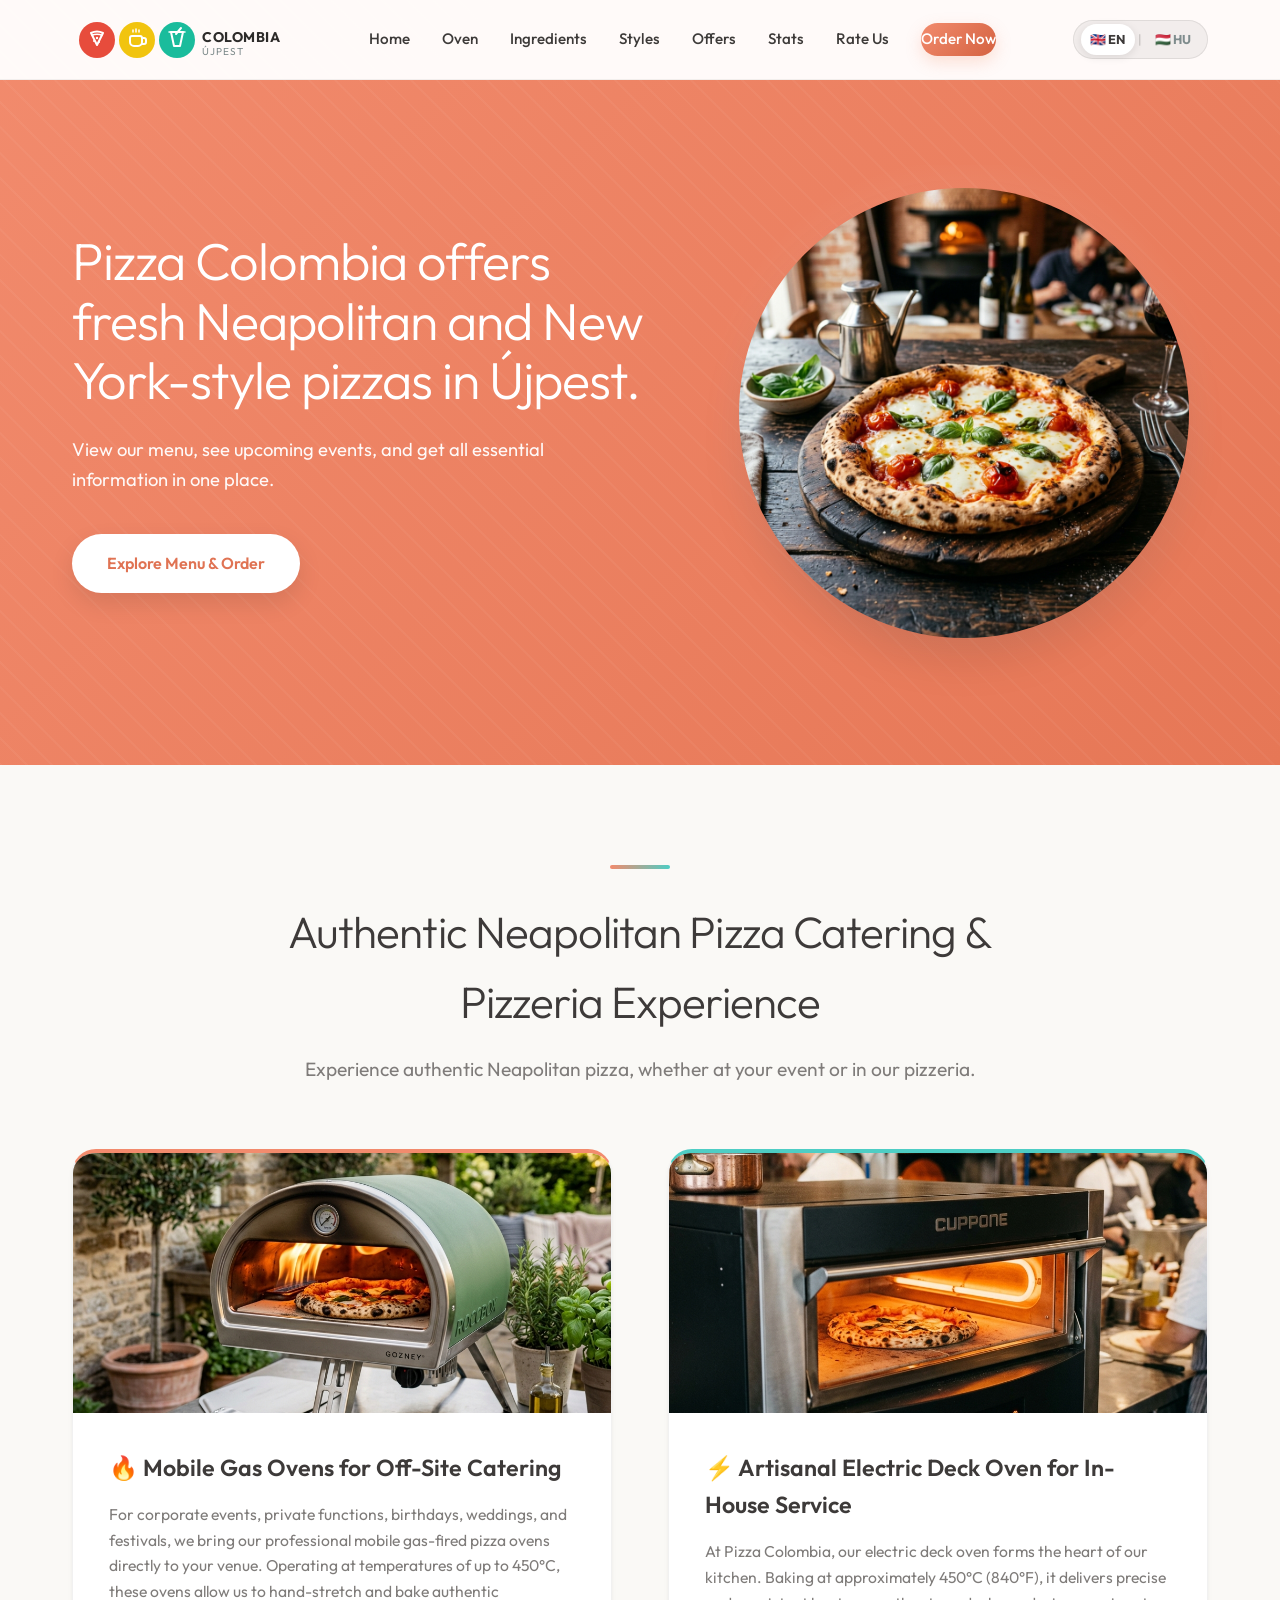
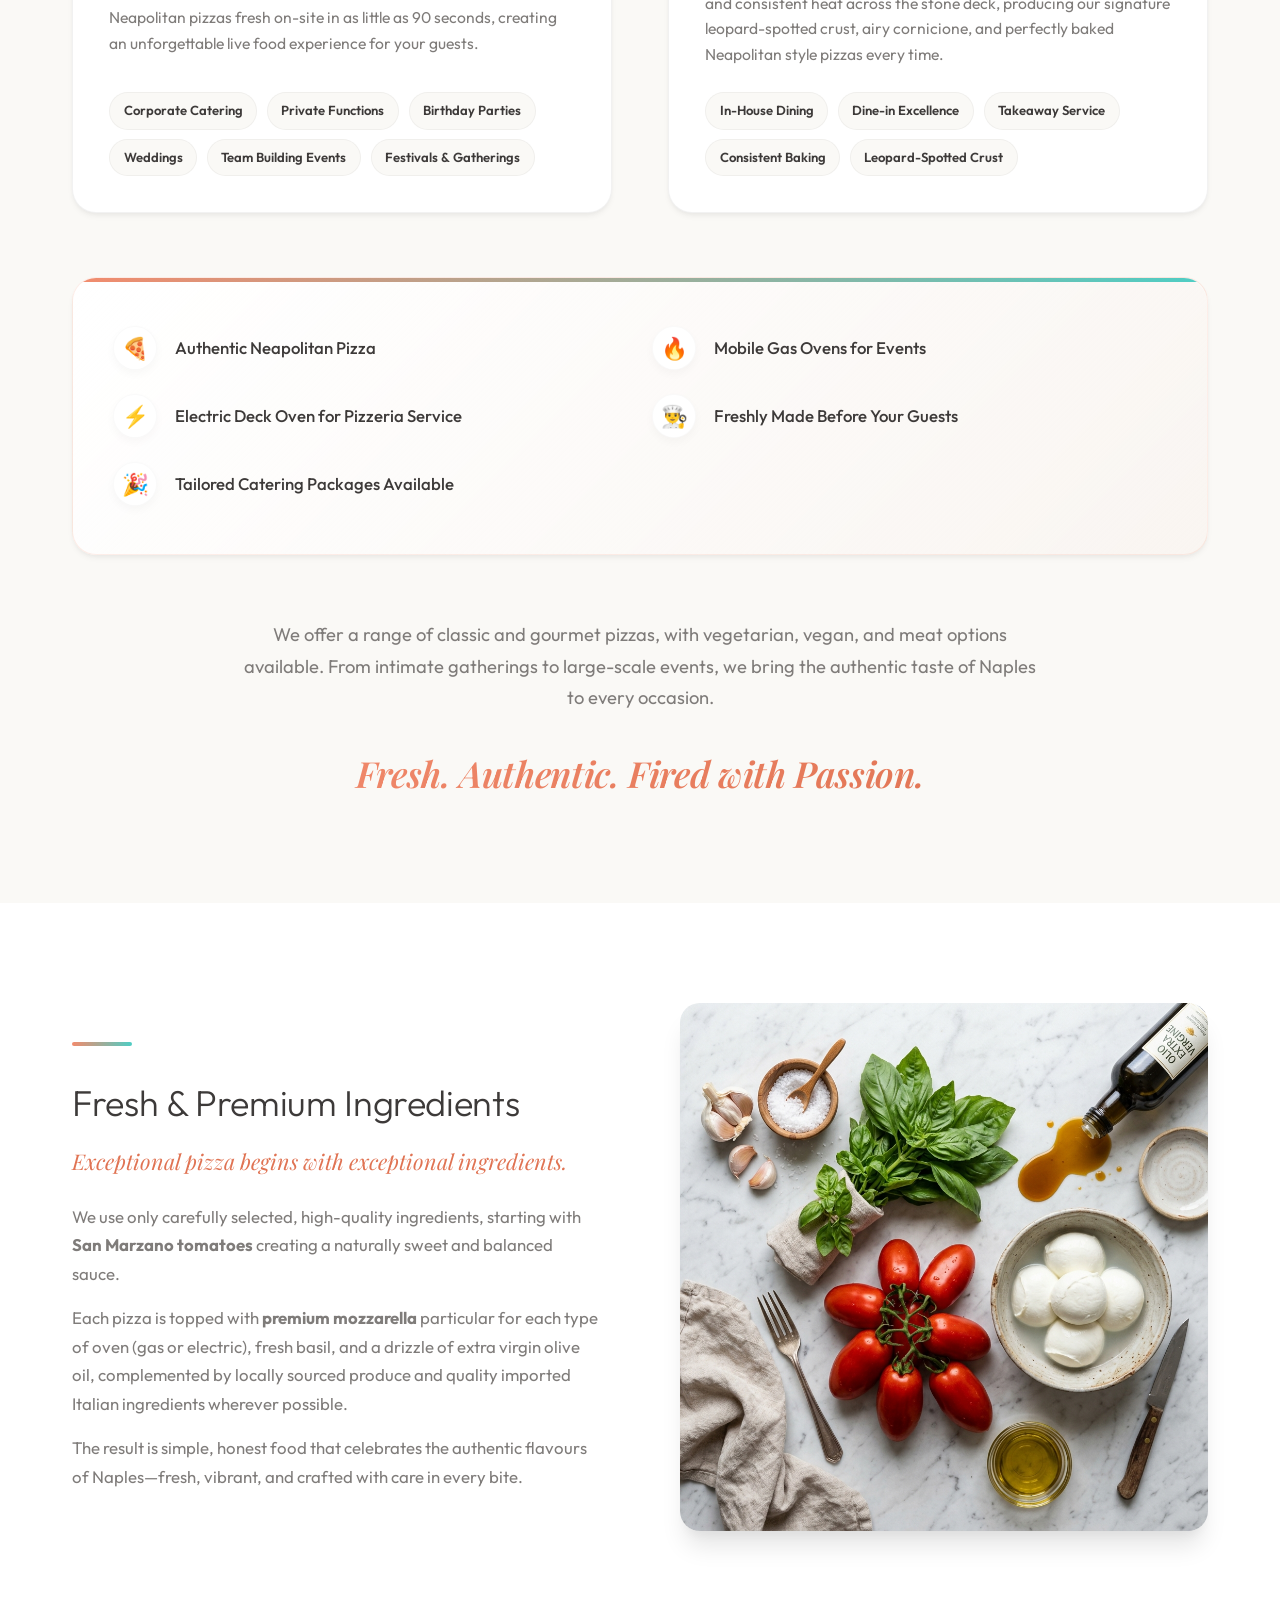
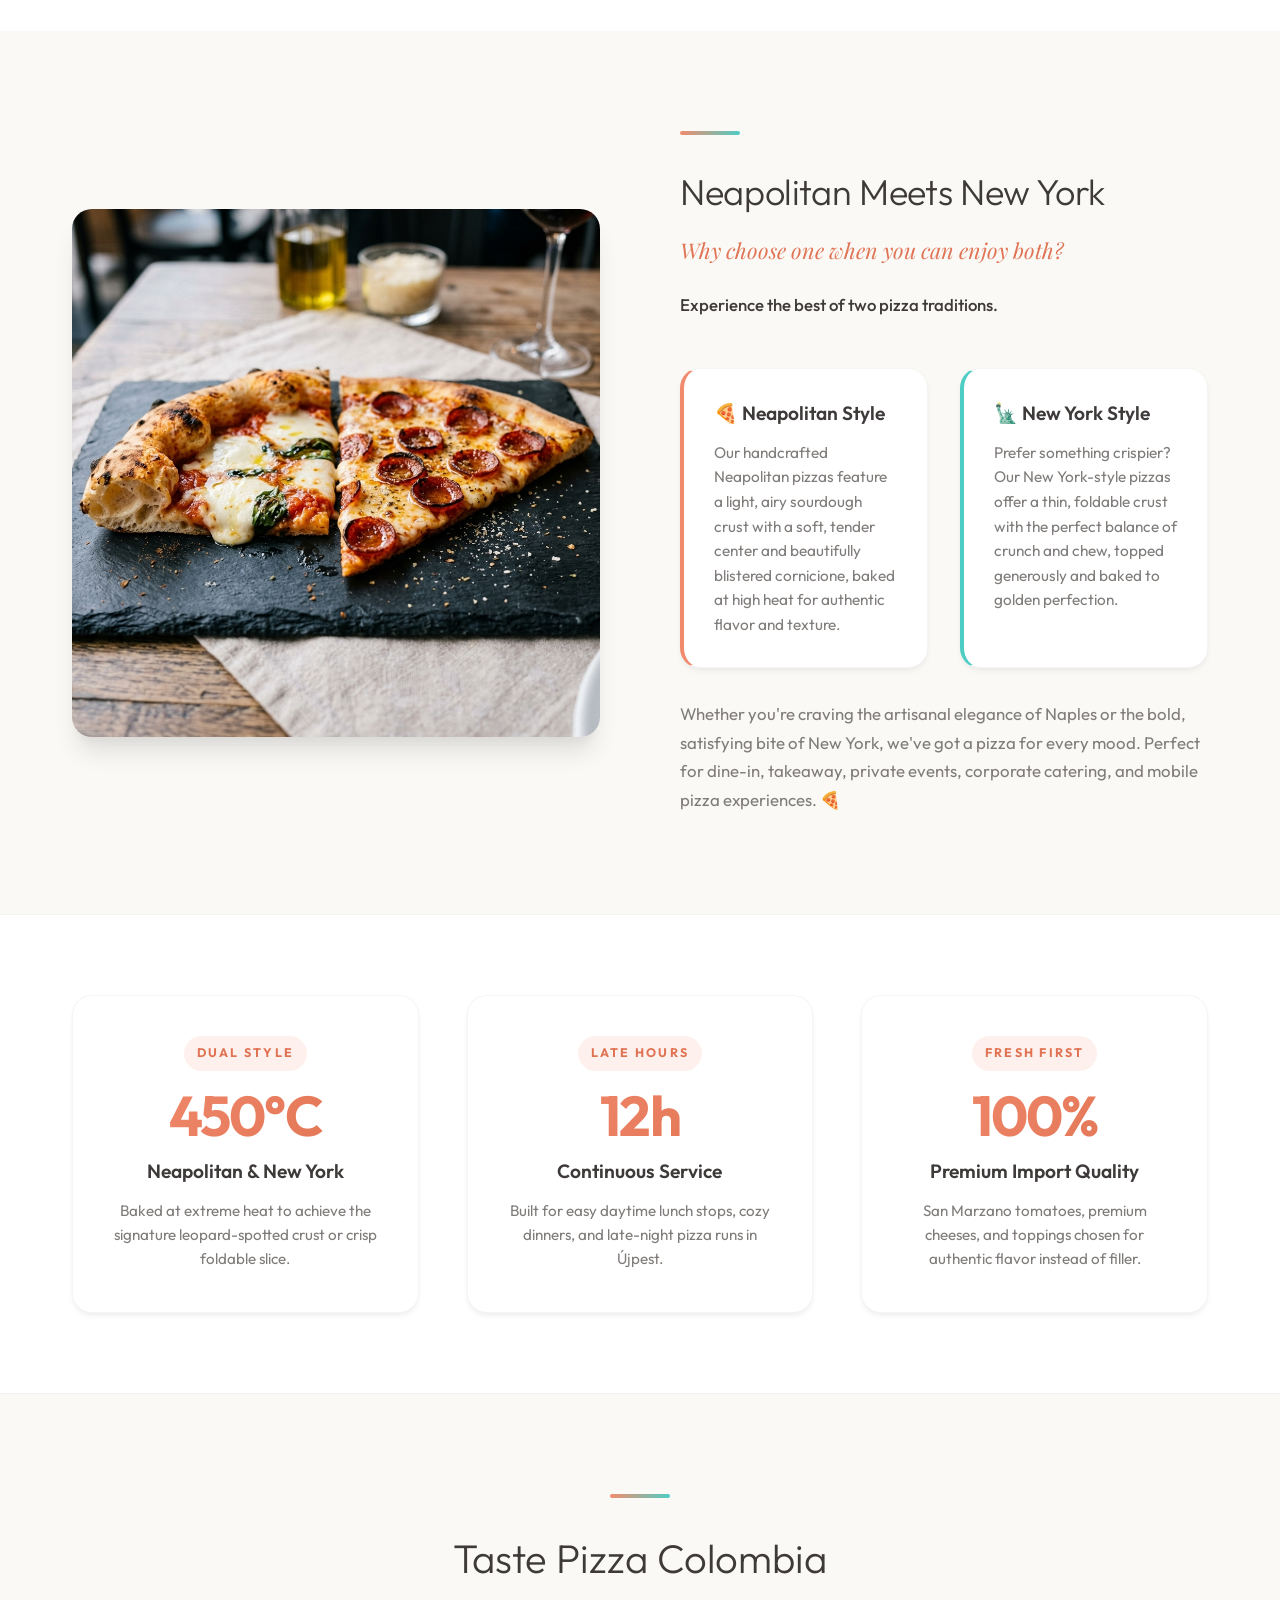
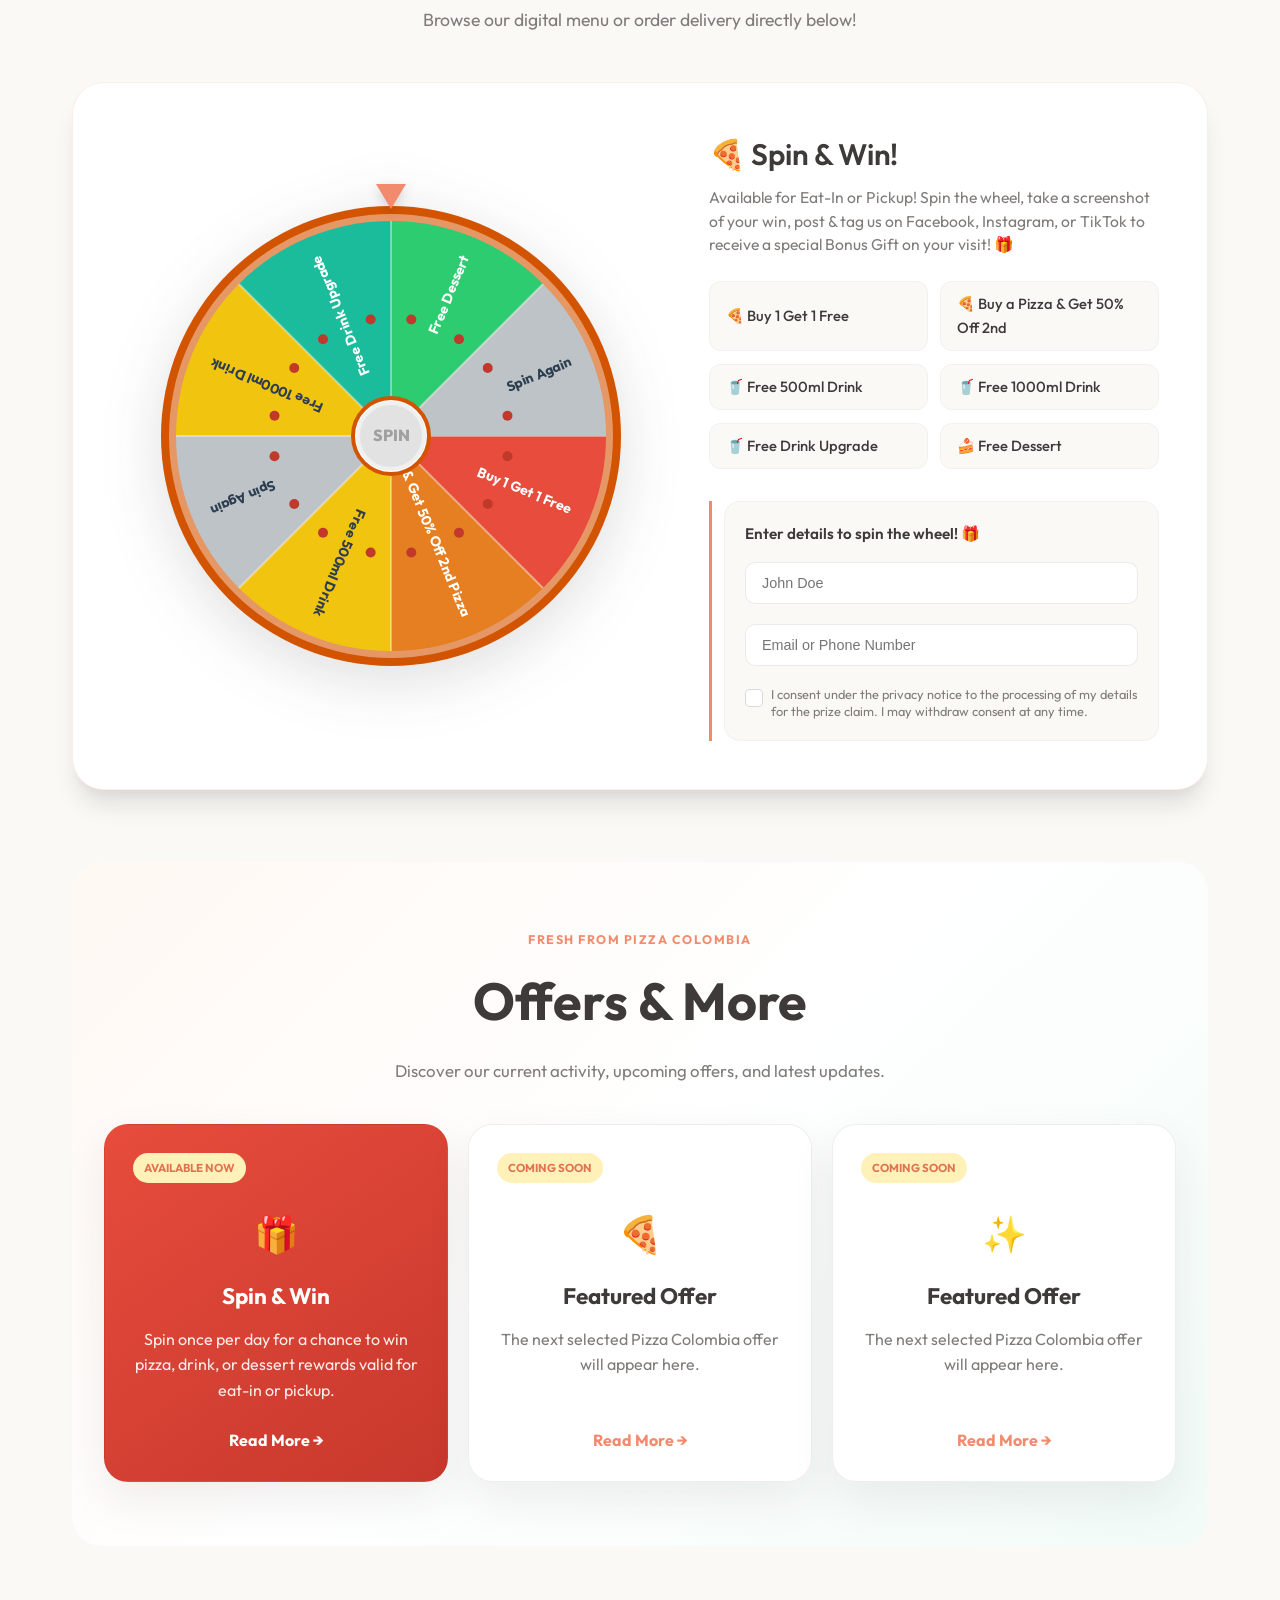
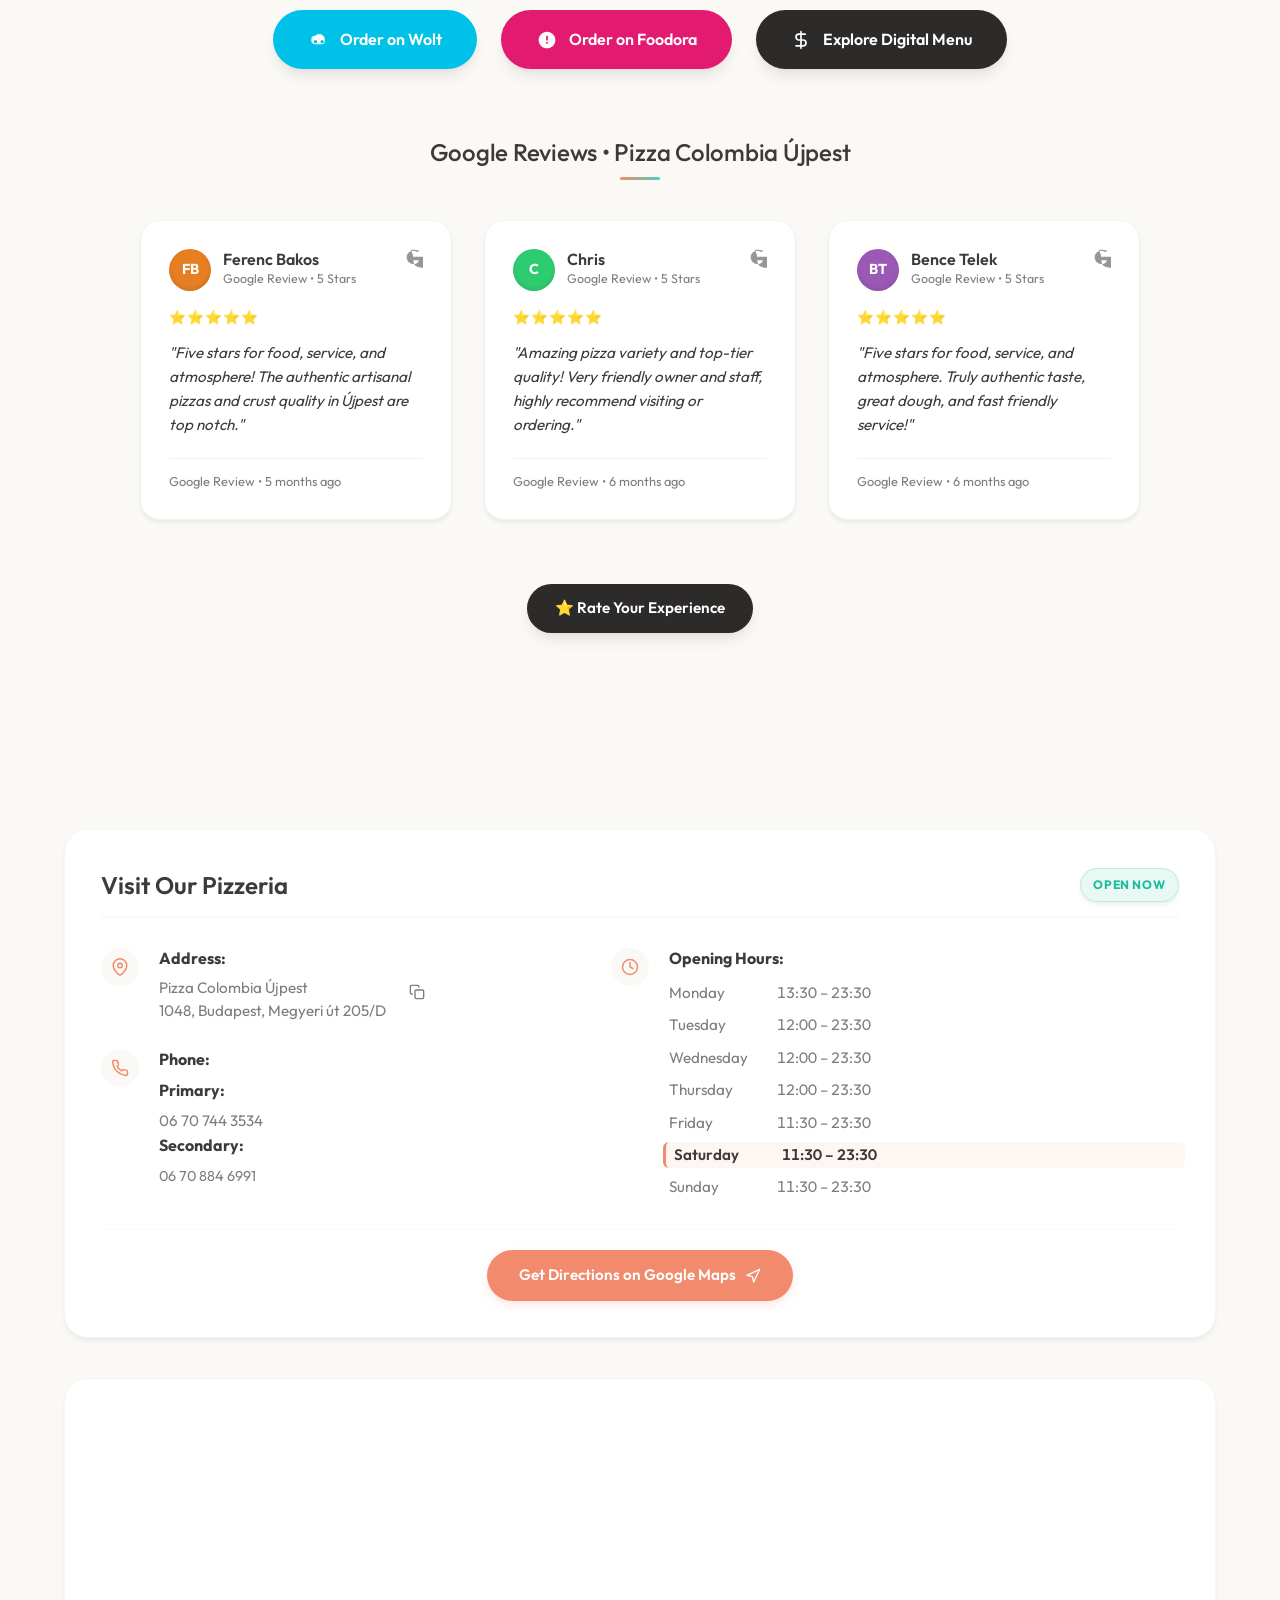
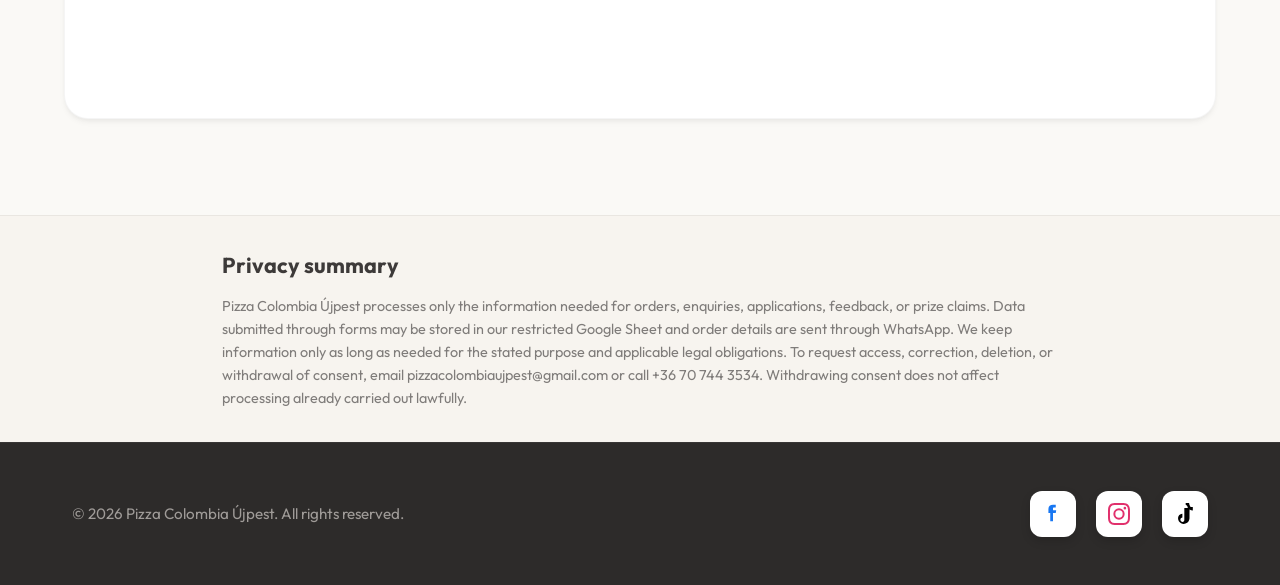
==== index.html @ b0a38fcc "feat: add responsive offers flow and harden ordering forms" ====
<!DOCTYPE html>
<html lang="en">
<head>
  <meta charset="UTF-8">
  <meta name="viewport" content="width=device-width, initial-scale=1.0">
  <title>Pizza Colombia Újpest | Fresh Artisanal Neapolitan & New York Pizza</title>
  <meta name="description" content="Experience the best of both worlds in Újpest. Pizza Colombia offers authentic Neapolitan and crispy New York-style pizzas crafted with premium ingredients and baked in our high-heat electric deck ovens.">
  
  <!-- Favicon -->
  <link rel="icon" href="data:image/svg+xml,<svg xmlns=%22http://www.w3.org/2000/svg%22 viewBox=%220 0 100 100%22><text y=%22.9em%22 font-size=%2290%22>🍕</text></svg>">

  <!-- Google Fonts -->
  <link rel="preconnect" href="https://fonts.googleapis.com">
  <link rel="preconnect" href="https://fonts.gstatic.com" crossorigin>
  <link href="https://fonts.googleapis.com/css2?family=Outfit:wght@300;400;500;600;700&family=Playfair+Display:ital,wght@0,600;0,700;1,400&display=swap" rel="stylesheet">
  
  <!-- CSS Stylesheet -->
  <link rel="stylesheet" href="index.css?v=3.3.0">
</head>
<body>

  <!-- Navigation Bar -->
  <header class="navbar">
    <div class="nav-container">
      <a href="#" class="logo-group">
        <svg class="brand-logo" viewBox="0 0 220 50" fill="none" xmlns="http://www.w3.org/2000/svg">
          <!-- Pizza Circle (Red) -->
          <circle cx="25" cy="25" r="18" fill="#E74C3C" />
          <path d="M19 18 Q25 15 31 18 L25 30 Z" stroke="white" stroke-width="2" stroke-linejoin="round" fill="none" />
          <path d="M19.5 20.5 Q25 18 30.5 20.5" stroke="white" stroke-width="1.5" fill="none" />
          <circle cx="25" cy="23" r="1.2" fill="white" />
          <circle cx="22" cy="26" r="1" fill="white" />
          <circle cx="27" cy="27" r="1" fill="white" />
          
          <!-- Coffee Circle (Yellow) -->
          <circle cx="65" cy="25" r="18" fill="#F1C40F" />
          <path d="M60 21H68C69.1 21 70 21.9 70 23V27C70 29.2 68.2 31 66 31H62C59.8 31 58 29.2 58 27V23C58 21.9 58.9 21 60 21Z" stroke="white" stroke-width="2" stroke-linecap="round" />
          <path d="M70 23H72C73.1 23 74 23.9 74 25V27C74 28.1 73.1 29 72 29H70" stroke="white" stroke-width="2" stroke-linecap="round" />
          <path d="M61 17V15" stroke="white" stroke-width="1.5" stroke-linecap="round" />
          <path d="M64 17V14" stroke="white" stroke-width="1.5" stroke-linecap="round" />
          <path d="M67 17V15" stroke="white" stroke-width="1.5" stroke-linecap="round" />

          <!-- Drink Circle (Teal) -->
          <circle cx="105" cy="25" r="18" fill="#1ABC9C" />
          <path d="M99 17L102 31H108L111 17H99Z" stroke="white" stroke-width="2" stroke-linejoin="round" />
          <path d="M109 13L104 19" stroke="white" stroke-width="2" stroke-linecap="round" />
          <path d="M97 17H113" stroke="white" stroke-width="1.5" stroke-linecap="round" />

          <!-- Text -->
          <text x="130" y="27" font-family="'Outfit', sans-serif" font-size="14" font-weight="700" fill="#2D2B2A" letter-spacing="0.5">COLOMBIA</text>
          <text x="130" y="40" font-family="'Outfit', sans-serif" font-size="10" font-weight="400" fill="#7F8C8D" letter-spacing="1">ÚJPEST</text>
        </svg>
      </a>
      
      <nav class="nav-links">
        <a href="#hero" data-i18n="nav_home">Home</a>
        <a href="#showcase-1" data-i18n="nav_oven">Oven</a>
        <a href="#showcase-2" data-i18n="nav_ingredients">Ingredients</a>
        <a href="#showcase-3" data-i18n="nav_styles">Styles</a>
        <a href="offers.html" data-i18n="nav_whats_new">Offers</a>
        <a href="#stats" data-i18n="nav_stats">Stats</a>
        <a href="#rate" data-i18n="nav_rate_experience">Rate Us</a>
        <a href="#order-actions" class="btn-nav-order" data-i18n="nav_order">Order Now</a>
      </nav>

      <div class="navbar-right" style="display: flex; align-items: center; gap: 0.75rem;">
        <div class="lang-selector">
          <button type="button" class="btn-lang-select" data-lang="en">🇬🇧 EN</button>
          <span class="lang-separator">|</span>
          <button type="button" class="btn-lang-select" data-lang="hu">🇭🇺 HU</button>
        </div>
        <button class="mobile-nav-toggle" aria-label="Toggle navigation">
          <span></span>
          <span></span>
          <span></span>
        </button>
      </div>
    </div>
  </header>

  <!-- Mobile Overlay Menu -->
  <div class="mobile-menu">
    <a href="#hero" data-i18n="nav_home">Home</a>
    <a href="#showcase-1" data-i18n="nav_oven">Oven</a>
    <a href="#showcase-2" data-i18n="nav_ingredients">Ingredients</a>
    <a href="#showcase-3" data-i18n="nav_styles">Styles</a>
    <a href="offers.html" data-i18n="nav_whats_new">Offers</a>
    <a href="#stats" data-i18n="nav_stats">Stats</a>
    <a href="#rate" data-i18n="nav_rate_experience">⭐ Rate Your Experience</a>
    <a href="#order-actions" class="btn-mobile-order" data-i18n="nav_order_mobile">Order Online</a>
    <div class="lang-selector" style="margin-top: 1.5rem; display: inline-flex; justify-content: center; gap: 0.5rem; align-items: center; width: auto; margin-left: auto; margin-right: auto; box-sizing: border-box;">
      <button type="button" class="btn-lang-select" data-lang="en">🇬🇧 EN</button>
      <span class="lang-separator">|</span>
      <button type="button" class="btn-lang-select" data-lang="hu">🇭🇺 HU</button>
    </div>
  </div>

  <!-- Hero Section -->
  <section id="hero" class="hero-section">
    <div class="hero-background-stripes"></div>
    <div class="container hero-container">
      <div class="hero-content">
        <h1 class="hero-title" data-i18n="hero_title">
          Pizza Colombia offers fresh Neapolitan and New York-style pizzas in Újpest.
        </h1>
        <p class="hero-subtitle" data-i18n="hero_subtitle">
          View our menu, see upcoming events, and get all essential information in one place.
        </p>
        <div class="hero-actions">
          <a href="#order-actions" class="btn btn-primary btn-magnetic" data-i18n="hero_btn">
            <span>Explore Menu & Order</span>
            <svg class="arrow-down-icon" viewBox="0 0 24 24" fill="none" stroke="currentColor" stroke-width="2" stroke-linecap="round" stroke-linejoin="round">
              <line x1="12" y1="5" x2="12" y2="19"></line>
              <polyline points="19 12 12 19 5 12"></polyline>
            </svg>
          </a>
        </div>
      </div>
      <div class="hero-image-wrapper">
        <div class="hero-image-glow"></div>
        <img src="assets/hero_pizza.png" alt="Freshly baked premium Pizza Colombia pizza" class="hero-pizza-img">
      </div>
    </div>
  </section>

  <!-- Showcase Section 1 (Oven) -->
  <section id="showcase-1" class="showcase-section bg-light scroll-reveal">
    <div class="container">
      <div class="showcase-header">
        <div class="accent-line-gradient center"></div>
        <h2 data-i18n="showcase1_title">Authentic Neapolitan Pizza Catering & Pizzeria Experience</h2>
        <p class="showcase-subtitle" data-i18n="showcase1_subtitle">Experience authentic Neapolitan pizza, whether at your event or in our pizzeria.</p>
      </div>

      <div class="experience-grid">
        <!-- Card 1: Mobile Gas Ovens -->
        <div class="experience-card card-catering">
          <div class="experience-card-img-box">
            <img src="assets/gozney_roccboxx.png" alt="Professional Gozney Roccboxx mobile gas-fired pizza oven" class="experience-card-img">
          </div>
          <div class="experience-card-content">
            <h3 class="experience-card-title" data-i18n="card1_title">🔥 Mobile Gas Ovens for Off-Site Catering</h3>
            <p class="experience-card-text" data-i18n="card1_text">
              For corporate events, private functions, birthdays, weddings, and festivals, we bring our professional mobile gas-fired pizza ovens directly to your venue. Operating at temperatures of up to 450°C, these ovens allow us to hand-stretch and bake authentic Neapolitan pizzas fresh on-site in as little as 90 seconds, creating an unforgettable live food experience for your guests.
            </p>
            <div class="badge-container">
              <span class="catering-badge">Corporate Catering</span>
              <span class="catering-badge">Private Functions</span>
              <span class="catering-badge">Birthday Parties</span>
              <span class="catering-badge">Weddings</span>
              <span class="catering-badge">Team Building Events</span>
              <span class="catering-badge">Festivals & Gatherings</span>
            </div>
          </div>
        </div>

        <!-- Card 2: Electric Deck Oven -->
        <div class="experience-card card-pizzeria">
          <div class="experience-card-img-box">
            <img src="assets/pizza_oven.png" alt="Sleek professional electric deck pizza oven inside Pizza Colombia" class="experience-card-img">
          </div>
          <div class="experience-card-content">
            <h3 class="experience-card-title" data-i18n="card2_title">⚡ Artisanal Electric Deck Oven for In-House Service</h3>
            <p class="experience-card-text" data-i18n="card2_text">
              At Pizza Colombia, our electric deck oven forms the heart of our kitchen. Baking at approximately 450°C (840°F), it delivers precise and consistent heat across the stone deck, producing our signature leopard-spotted crust, airy cornicione, and perfectly baked Neapolitan style pizzas every time.
            </p>
            <div class="badge-container">
              <span class="catering-badge" data-i18n="badge_dining">In-House Dining</span>
              <span class="catering-badge" data-i18n="badge_excellence">Dine-in Excellence</span>
              <span class="catering-badge" data-i18n="badge_takeaway">Takeaway Service</span>
              <span class="catering-badge" data-i18n="badge_consistent">Consistent Baking</span>
              <span class="catering-badge" data-i18n="badge_crust">Leopard-Spotted Crust</span>
            </div>
          </div>
        </div>
      </div>

      <!-- Highlights List Box -->
      <div class="experience-features-box">
        <ul class="features-emoji-list">
          <li class="feature-emoji-item">
            <div class="emoji-circle">🍕</div>
            <div class="feature-text" data-i18n="feature1">Authentic Neapolitan Pizza</div>
          </li>
          <li class="feature-emoji-item">
            <div class="emoji-circle">🔥</div>
            <div class="feature-text" data-i18n="feature2">Mobile Gas Ovens for Events</div>
          </li>
          <li class="feature-emoji-item">
            <div class="emoji-circle">⚡</div>
            <div class="feature-text" data-i18n="feature3">Electric Deck Oven for Pizzeria Service</div>
          </li>
          <li class="feature-emoji-item">
            <div class="emoji-circle">👨‍🍳</div>
            <div class="feature-text" data-i18n="feature4">Freshly Made Before Your Guests</div>
          </li>
          <li class="feature-emoji-item">
            <div class="emoji-circle">🎉</div>
            <div class="feature-text" data-i18n="feature5">Tailored Catering Packages Available</div>
          </li>
        </ul>
      </div>

      <!-- Outro Section -->
      <div class="catering-outro">
        <p class="catering-outro-text" data-i18n="catering_outro">
          We offer a range of classic and gourmet pizzas, with vegetarian, vegan, and meat options available. From intimate gatherings to large-scale events, we bring the authentic taste of Naples to every occasion.
        </p>
        <div class="tagline-fired" data-i18n="tagline">Fresh. Authentic. Fired with Passion.</div>
      </div>
    </div>
  </section>

  <!-- Showcase Section 2 (Ingredients) -->
  <section id="showcase-2" class="showcase-section scroll-reveal">
    <div class="container showcase-container reverse">
      <div class="showcase-content-box">
        <div class="accent-line-gradient"></div>
        <h2 class="showcase-title" data-i18n="showcase2_title">Fresh & Premium Ingredients</h2>
        <p class="showcase-subheading" data-i18n="showcase2_subheading">Exceptional pizza begins with exceptional ingredients.</p>
        <p class="showcase-text" style="margin-bottom: 1rem;" data-i18n="showcase2_text1">
          We use only carefully selected, high-quality ingredients, starting with <strong>San Marzano tomatoes</strong> creating a naturally sweet and balanced sauce.
        </p>
        <p class="showcase-text" style="margin-bottom: 1rem;" data-i18n="showcase2_text2">
          Each pizza is topped with <strong>premium mozzarella</strong> particular for each type of oven (gas or electric), fresh basil, and a drizzle of extra virgin olive oil, complemented by locally sourced produce and quality imported Italian ingredients wherever possible.
        </p>
        <p class="showcase-text" data-i18n="showcase2_text3">
          The result is simple, honest food that celebrates the authentic flavours of Naples—fresh, vibrant, and crafted with care in every bite.
        </p>
      </div>
      <div class="showcase-image-box">
        <img src="assets/pizza_ingredients.png" alt="Fresh pizza ingredients including tomatoes, basil and mozzarella" class="showcase-img">
      </div>
    </div>
  </section>

  <!-- Showcase Section 3 (Styles) -->
  <section id="showcase-3" class="showcase-section bg-light scroll-reveal">
    <div class="container showcase-container">
      <div class="showcase-image-box">
        <img src="assets/pizza_styles.png" alt="Neapolitan and New York style pizza slices side-by-side" class="showcase-img">
      </div>
      <div class="showcase-content-box">
        <div class="accent-line-gradient"></div>
        <h2 class="showcase-title" data-i18n="showcase3_title">Neapolitan Meets New York</h2>
        <p class="showcase-subheading" data-i18n="showcase3_subheading">Why choose one when you can enjoy both?</p>
        <p class="showcase-text" style="font-weight: 500; margin-bottom: 1rem; color: var(--text-main);" data-i18n="showcase3_text1">
          Experience the best of two pizza traditions.
        </p>

        <div class="pizza-comparison-grid">
          <div class="comparison-column col-neapolitan">
            <h4 data-i18n="comparison_neapolitan_title">🍕 Neapolitan Style</h4>
            <p data-i18n="comparison_neapolitan_desc">Our handcrafted Neapolitan pizzas feature a light, airy sourdough crust with a soft, tender center and beautifully blistered cornicione, baked at high heat for authentic flavor and texture.</p>
          </div>
          <div class="comparison-column col-newyork">
            <h4 data-i18n="comparison_newyork_title">🗽 New York Style</h4>
            <p data-i18n="comparison_newyork_desc">Prefer something crispier? Our New York-style pizzas offer a thin, foldable crust with the perfect balance of crunch and chew, topped generously and baked to golden perfection.</p>
          </div>
        </div>

        <p class="showcase-text" data-i18n="showcase3_text2">
          Whether you're craving the artisanal elegance of Naples or the bold, satisfying bite of New York, we've got a pizza for every mood. Perfect for dine-in, takeaway, private events, corporate catering, and mobile pizza experiences. 🍕
        </p>
      </div>
    </div>
  </section>

  <!-- Brand Highlights Section -->
  <section id="stats" class="stats-section scroll-reveal">
    <div class="container stats-container">
      <div class="stat-card">
        <p class="stat-kicker" data-i18n="stat1_kicker">Dual Style</p>
        <div class="stat-number" data-target="450" data-suffix="°C">450°C</div>
        <p class="stat-label" data-i18n="stat1_label">Neapolitan & New York</p>
        <p class="stat-desc" data-i18n="stat1_desc">Baked at extreme heat to achieve the signature leopard-spotted crust or crisp foldable slice.</p>
      </div>
      <div class="stat-card">
        <p class="stat-kicker" data-i18n="stat2_kicker">Late Hours</p>
        <div class="stat-number" data-target="12" data-suffix="h">12h</div>
        <p class="stat-label" data-i18n="stat2_label">Continuous Service</p>
        <p class="stat-desc" data-i18n="stat2_desc">Built for easy daytime lunch stops, cozy dinners, and late-night pizza runs in Újpest.</p>
      </div>
      <div class="stat-card">
        <p class="stat-kicker" data-i18n="stat3_kicker">Fresh First</p>
        <div class="stat-number" data-target="100" data-suffix="%">100%</div>
        <p class="stat-label" data-i18n="stat3_label">Premium Import Quality</p>
        <p class="stat-desc" data-i18n="stat3_desc">San Marzano tomatoes, premium cheeses, and toppings chosen for authentic flavor instead of filler.</p>
      </div>
    </div>
  </section>

  <!-- Order & Info Section -->
  <section id="order" class="order-section scroll-reveal">
    <div class="container order-container">
      <div class="accent-line-gradient center"></div>
      <h2 class="order-title" data-i18n="order_title">Taste Pizza Colombia</h2>
      <p class="order-subtitle" data-i18n="order_subtitle">
        Browse our digital menu or order delivery directly below!
      </p>

      <!-- Spin the Pizza Wheel Game -->
      <div class="pizza-wheel-section">
        <div class="pizza-wheel-container">
          <div class="wheel-column wheel-visual-col">
            <div class="wheel-wrapper">
              <div class="wheel-pointer"></div>
              <canvas id="pizza-wheel" width="480" height="480"></canvas>
              <button id="btn-spin-wheel" class="wheel-center-btn disabled" data-i18n="wheel_spin_btn">SPIN</button>
            </div>
          </div>
          
          <div class="wheel-column wheel-info-col">
            <div class="wheel-info-card">
              <div class="wheel-card-header">
                <h3 data-i18n="wheel_title">🍕 Spin & Win!</h3>
                <p data-i18n="wheel_desc"><strong>Available for Eat-In or Pickup!</strong> Spin the wheel, take a screenshot of your win, post & tag us on Facebook, Instagram, or TikTok to receive a special <strong>Bonus Gift</strong> on your visit! 🎁</p>
              </div>
              
              <div id="wheel-status-area" class="wheel-status-area">
                <div class="wheel-prizes-list">
                  <div class="prize-row"><span data-i18n="prize_bogo">🍕 Buy 1 Get 1 Free</span></div>
                  <div class="prize-row"><span data-i18n="prize_50_second">🍕 Buy a Pizza & Get 50% Off 2nd</span></div>
                  <div class="prize-row"><span data-i18n="prize_drink_500">🥤 Free 500ml Drink</span></div>
                  <div class="prize-row"><span data-i18n="prize_drink_1000">🥤 Free 1000ml Drink</span></div>
                  <div class="prize-row"><span data-i18n="prize_drink_upgrade">🥤 Free Drink Upgrade</span></div>
                  <div class="prize-row"><span data-i18n="prize_dessert">🍰 Free Dessert</span></div>
                </div>
                
                <div class="wheel-action-hint">
                  <!-- Lead Capture Form -->
                  <div id="wheel-lead-form" class="wheel-lead-form">
                    <p class="form-title-lead" data-i18n="wheel_form_title">Enter details to spin the wheel! 🎁</p>
                    <div class="input-group-lead">
                      <input type="text" id="wheel-lead-name" placeholder="Full Name" data-i18n-placeholder="placeholder_name" required>
                    </div>
                    <div class="input-group-lead" style="margin-top: 0.5rem;">
                      <input type="text" id="wheel-lead-contact" placeholder="Email or Phone Number" data-i18n-placeholder="placeholder_contact_lead" required>
                    </div>
                    <div class="input-group-lead" style="margin-top: 0.5rem; display: flex; align-items: flex-start; gap: 0.5rem; text-align: left;">
                      <input type="checkbox" id="wheel-lead-privacy" style="margin-top: 0.2rem; cursor: pointer;" required>
                      <label for="wheel-lead-privacy" style="font-size: 0.8rem; line-height: 1.3; color: var(--text-muted); cursor: pointer;" data-i18n="wheel_privacy_label">I consent under the <a href="#privacy">privacy notice</a> to the processing of my details for the prize claim. I may withdraw consent at any time.</label>
                    </div>
                    <p id="wheel-form-error" class="form-error-lead hidden"></p>
                  </div>
                  <p id="wheel-spin-hint" class="wheel-spin-hint hidden" data-i18n="wheel_hint">Click <strong>SPIN</strong> in the center of the pizza to test your luck!</p>
                </div>
              </div>

              <!-- Spin Result Card (hidden initially) -->
              <div id="wheel-result-card" class="wheel-result-card hidden">
                <div class="result-celebration" data-i18n="result_celebration_win">🎉 WINNER! 🎉</div>
                <h4 id="wheel-prize-title">You won 10% Off!</h4>
                <p id="wheel-prize-desc">Take a screenshot now, post it on your story tagging our official accounts, and show it to our staff when dining in to claim your surprise reward pack!</p>
                
                <div class="result-social-handles">
                  <a href="https://www.facebook.com/share/1AqeZmP2rR/?mibextid=wwXIfr" target="_blank" rel="noopener noreferrer" class="handle-item facebook-tag" title="Visit Facebook Page">
                    <svg class="handle-svg-icon" viewBox="0 0 24 24" fill="currentColor">
                      <path d="M24 12.073c0-6.627-5.373-12-12-12s-12 5.373-12 12c0 5.99 4.388 10.954 10.125 11.854v-8.385H7.078v-3.47h3.047V9.43c0-3.007 1.792-4.669 4.533-4.669 1.312 0 2.686.235 2.686.235v2.953H15.83c-1.491 0-1.956.925-1.956 1.874v2.25h3.328l-.532 3.47h-2.796v8.385C19.612 23.027 24 18.062 24 12.073z"/>
                    </svg>
                    <span><strong>Pizza Colombia Újpest</strong></span>
                  </a>
                  <a href="https://www.instagram.com/pizzacolombiaujpest" target="_blank" rel="noopener noreferrer" class="handle-item instagram-tag" title="Visit Instagram Profile">
                    <svg class="handle-svg-icon" viewBox="0 0 24 24" fill="currentColor">
                      <path d="M12 2.163c3.204 0 3.584.012 4.85.07 3.252.148 4.771 1.691 4.919 4.919.058 1.265.069 1.645.069 4.849 0 3.205-.012 3.584-.069 4.849-.149 3.225-1.664 4.771-4.919 4.919-1.266.058-1.644.07-4.85.07-3.204 0-3.584-.012-4.849-.07-3.26-.149-4.771-1.699-4.919-4.92-.058-1.265-.07-1.644-.07-4.849 0-3.204.013-3.583.07-4.849.149-3.227 1.664-4.771 4.919-4.919 1.266-.057 1.645-.069 4.849-.069zm0-2.163c-3.259 0-3.667.014-4.947.072-4.358.2-6.78 2.618-6.98 6.98-.059 1.281-.073 1.689-.073 4.948 0 3.259.014 3.668.072 4.948.2 4.358 2.618 6.78 6.98 6.98 1.28.058 1.689.072 4.948.072 3.259 0 3.668-.014 4.948-.072 4.354-.2 6.782-2.618 6.979-6.98.059-1.28.073-1.689.073-4.948 0-3.259-.014-3.667-.072-4.947-.196-4.354-2.617-6.78-6.979-6.98C15.668.014 15.259 0 12 0zm0 5.838a6.162 6.162 0 1 0 0 12.324 6.162 6.162 0 0 0 0-12.324zM12 16a4 4 0 1 1 0-8 4 4 0 0 1 0 8zm6.406-11.845a1.44 1.44 0 1 0 0 2.881 1.44 1.44 0 0 0 0-2.881z"/>
                    </svg>
                    <span><strong>@pizzacolombiaujpest</strong></span>
                  </a>
                  <a href="https://www.tiktok.com/@pizzacolombiaujpest" target="_blank" rel="noopener noreferrer" class="handle-item tiktok-tag" id="result-tiktok-link" title="Visit TikTok Profile">
                    <svg class="handle-svg-icon" viewBox="0 0 24 24" fill="currentColor">
                      <path d="M12.53.02C13.84 0 15.14.01 16.45 0c.08 1.56.63 3.06 1.61 4.28.82.02 1.64.01 2.46.01v3.94c-1.25-.01-2.48-.45-3.52-1.16-.12 3.22-.07 6.44-.09 9.66-.08 1.96-.97 3.85-2.6 4.93-1.9 1.35-4.55 1.52-6.6.43-2.16-1.08-3.51-3.49-3.26-5.93.19-2.3 2.02-4.18 4.31-4.33.13-.01.26-.01.39-.01v4.05c-.89.06-1.75.65-2.03 1.51-.41 1.04-.02 2.3.9 2.89.98.66 2.43.34 2.98-.74.23-.42.27-.93.27-1.4 0-4.26.01-8.53 0-12.79 1.26-.02 2.52.01 3.78-.01-.01-.74-.24-1.45-.65-2.05-.43-.6-.99-1.06-1.66-1.35.02-.75-.01-1.5.01-2.25z"/>
                    </svg>
                    <span><strong>@pizzacolombiaujpest</strong></span>
                  </a>
                </div>

                <div class="promo-code-container" style="justify-content: center; gap: 0.5rem; margin-top: 1.25rem;">
                  <span class="camera-emoji">📸</span>
                  <span id="wheel-promo-code" class="promo-code-text">SCREENSHOT WIN</span>
                  <button type="button" id="btn-copy-promo" class="btn-copy-amount" style="font-size: 0.8rem; padding: 0.2rem 0.5rem; border-radius: 4px; border: 1px solid rgba(0,0,0,0.15); background: white; cursor: pointer; color: var(--text-dark);" title="Copy Promo Code">
                    <span>📋 Copy Code</span>
                  </button>
                </div>
                <p class="result-terms" data-i18n="wheel_terms">Valid for eat in or pickup only, limit of one spin per day, only one voucher per day redeemed per person and not in conjunction with any other specials.</p>
              </div>
            </div>
          </div>
        </div>
      </div>

      <!-- Featured offers follow the interactive wheel -->
      <section class="whats-new-section whats-new-inline scroll-reveal" aria-labelledby="featured-updates-title">
        <div class="whats-new-heading">
          <span class="whats-new-eyebrow" data-i18n="whats_new_eyebrow">Fresh from Pizza Colombia</span>
          <h2 id="featured-updates-title" data-i18n="whats_new_title">Offers & More</h2>
          <p data-i18n="whats_new_intro">Discover our current activity, upcoming offers, and latest updates.</p>
        </div>

        <div class="whats-new-grid">
          <article class="whats-new-card whats-new-featured">
            <span class="whats-new-badge" data-i18n="whats_new_live">Available now</span>
            <div class="whats-new-icon">🎁</div>
            <h3 data-i18n="whats_new_spin_title">Spin & Win</h3>
            <p data-i18n="whats_new_spin_text">Spin once per day for a chance to win pizza, drink, or dessert rewards valid for eat-in or pickup.</p>
            <a href="offers.html#spin-and-win" class="whats-new-link" data-i18n="whats_new_spin_cta">Read More →</a>
          </article>

          <div id="featured-offers-preview" class="offer-preview-slots"></div>
        </div>
      </section>

      <div id="order-actions" class="order-actions" style="margin-bottom: 4rem;">
        <!-- Wolt Order Button -->
        <a href="https://wolt.com/hu/hun/budapest/restaurant/pizza-colombia-ujpest" target="_blank" rel="noopener noreferrer" class="btn btn-order wolt-btn btn-magnetic">
          <svg class="order-brand-icon" viewBox="0 0 24 24" fill="currentColor">
            <path d="M19 7h-1.2c-.4-1.2-1.5-2-2.8-2h-3c-1.3 0-2.4.8-2.8 2H8c-2.2 0-4 1.8-4 4v2c0 2.2 1.8 4 4 4h9c1.7 0 3-1.3 3-3v-4c0-1.7-1.3-3-3-3zm-10 9c-1.1 0-2-.9-2-2s.9-2 2-2 2 .9 2 2-.9 2-2 2zm8 0c-1.1 0-2-.9-2-2s.9-2 2-2 2 .9 2 2-.9 2-2 2z"/>
          </svg>
          <span data-i18n="order_wolt">Order on Wolt</span>
        </a>

        <!-- Foodora Order Button -->
        <a href="https://www.foodora.hu/en/restaurant/w2nr/pizza-colombia-ujpest" target="_blank" rel="noopener noreferrer" class="btn btn-order foodora-btn btn-magnetic">
          <svg class="order-brand-icon" viewBox="0 0 24 24" fill="currentColor">
            <path d="M12 2C6.5 2 2 6.5 2 12s4.5 10 10 10 10-4.5 10-10S17.5 2 12 2zm1 14.5h-2v-2h2v2zm0-4h-2V7h2v5.5z"/>
          </svg>
          <span data-i18n="order_foodora">Order on Foodora</span>
        </a>

        <!-- Interactive Menu Trigger -->
        <button id="btn-open-menu" class="btn btn-secondary btn-magnetic">
          <svg class="order-brand-icon" viewBox="0 0 24 24" fill="none" stroke="currentColor" stroke-width="2">
            <path d="M12 2v20M17 5H9.5a3.5 3.5 0 0 0 0 7h5a3.5 3.5 0 0 1 0 7H6" stroke-linecap="round" />
          </svg>
          <span data-i18n="order_btn">Explore Digital Menu</span>
        </button>
      </div>

      <!-- Google Review Wall -->
      <div class="reviews-section-header">
        <h3 class="reviews-subtitle" data-i18n="reviews_header">Google Reviews • Pizza Colombia Újpest</h3>
      </div>
      <div class="reviews-grid">
        <!-- Google Review 1: Ferenc Bakos -->
        <div class="review-card google-review">
          <div class="review-header">
            <div class="review-user">
              <div class="user-avatar" style="background-color: #E67E22;">FB</div>
              <div class="user-info">
                <h4 class="user-name">Ferenc Bakos</h4>
                <span class="user-title" data-i18n="review1_title">Google Review • 5 Stars</span>
              </div>
            </div>
            <div class="social-source">
              <svg class="social-icon-sm" viewBox="0 0 24 24" fill="currentColor">
                <path d="M12.24 10.285V13.4h6.887c-.275 1.565-1.88 4.604-6.887 4.604-4.33 0-7.866-3.577-7.866-8s3.536-8 7.866-8c2.46 0 4.105 1.025 5.047 1.926l2.427-2.334C17.955 2.192 15.34 1 12.24 1 5.92 1 12.2 1 12.24 11.2s4.92 11.2 11.24 11.2c6.6 0 11-4.64 11-11.2 0-.756-.08-1.333-.18-1.915H12.24z"/>
              </svg>
            </div>
          </div>
          <div class="rating-stars">⭐⭐⭐⭐⭐</div>
          <p class="review-text" data-i18n="review1_text">
            "Five stars for food, service, and atmosphere! The authentic artisanal pizzas and crust quality in Újpest are top notch."
          </p>
          <span class="review-time" data-date="2026-06-10">Google Review • Loading...</span>
        </div>

        <!-- Google Review 2: Chris -->
        <div class="review-card google-review">
          <div class="review-header">
            <div class="review-user">
              <div class="user-avatar" style="background-color: #2ECC71;">C</div>
              <div class="user-info">
                <h4 class="user-name">Chris</h4>
                <span class="user-title" data-i18n="review2_title">Google Review • 5 Stars</span>
              </div>
            </div>
            <div class="social-source">
              <svg class="social-icon-sm" viewBox="0 0 24 24" fill="currentColor">
                <path d="M12.24 10.285V13.4h6.887c-.275 1.565-1.88 4.604-6.887 4.604-4.33 0-7.866-3.577-7.866-8s3.536-8 7.866-8c2.46 0 4.105 1.025 5.047 1.926l2.427-2.334C17.955 2.192 15.34 1 12.24 1 5.92 1 12.2 1 12.24 11.2s4.92 11.2 11.24 11.2c6.6 0 11-4.64 11-11.2 0-.756-.08-1.333-.18-1.915H12.24z"/>
              </svg>
            </div>
          </div>
          <div class="rating-stars">⭐⭐⭐⭐⭐</div>
          <p class="review-text" data-i18n="review2_text">
            "Amazing pizza variety and top-tier quality! Very friendly owner and staff, highly recommend visiting or ordering."
          </p>
          <span class="review-time" data-date="2026-06-06">Google Review • Loading...</span>
        </div>

        <!-- Google Review 3: Bence Telek -->
        <div class="review-card google-review">
          <div class="review-header">
            <div class="review-user">
              <div class="user-avatar" style="background-color: #9B59B6;">BT</div>
              <div class="user-info">
                <h4 class="user-name">Bence Telek</h4>
                <span class="user-title" data-i18n="review3_title">Google Review • 5 Stars</span>
              </div>
            </div>
            <div class="social-source">
              <svg class="social-icon-sm" viewBox="0 0 24 24" fill="currentColor">
                <path d="M12.24 10.285V13.4h6.887c-.275 1.565-1.88 4.604-6.887 4.604-4.33 0-7.866-3.577-7.866-8s3.536-8 7.866-8c2.46 0 4.105 1.025 5.047 1.926l2.427-2.334C17.955 2.192 15.34 1 12.24 1 5.92 1 12.2 1 12.24 11.2s4.92 11.2 11.24 11.2c6.6 0 11-4.64 11-11.2 0-.756-.08-1.333-.18-1.915H12.24z"/>
              </svg>
            </div>
          </div>
          <div class="rating-stars">⭐⭐⭐⭐⭐</div>
          <p class="review-text" data-i18n="review3_text">
            "Five stars for food, service, and atmosphere. Truly authentic taste, great dough, and fast friendly service!"
          </p>
          <span class="review-time" data-date="2026-05-30">Google Review • Loading...</span>
        </div>
      </div>

      <div style="text-align: center; margin-top: 2rem;">
        <a href="#rate" class="btn btn-secondary" style="border-radius: 50px; padding: 0.75rem 1.75rem; text-decoration: none; font-weight: 600; font-size: 0.95rem; display: inline-flex; align-items: center; gap: 0.5rem;" data-i18n="btn_rate_experience">⭐ Rate Your Experience</a>
      </div>



    </div>
  </section>

  <!-- Corporate & Event Catering Section (Temporarily Hidden) -->
  <section id="catering" class="catering-section scroll-reveal" style="display: none;">
    <div class="container catering-container">
      <div class="accent-line-gradient center"></div>
      <h2 class="catering-title" data-i18n="catering_title">Corporate & Batch Ordering</h2>
      <p class="catering-subtitle" data-i18n="catering_subtitle">Order in batch for offices, team events, meetings and site deliveries directly below!</p>
      
      <div class="catering-grid">
        <!-- Left Column: Catering Options Selection -->
        <div class="catering-options-card">
          <div class="catering-options-header">
            <h3 data-i18n="catering_options_header">Batch Delivery to Site Options</h3>
            <p data-i18n="catering_options_desc">Select quantities for each package option</p>
          </div>
          
          <div class="catering-items-list">
            <!-- Item 1: Pizza -->
            <div class="catering-item-row" data-item="pizza">
              <div class="catering-item-info">
                <span class="catering-item-icon">🍕</span>
                <div>
                  <h4 data-i18n="catering_pizza_name">Pizza Batch</h4>
                  <p data-i18n="catering_pizza_desc">Authentic Neapolitan & NY styles</p>
                </div>
              </div>
              <div class="catering-item-counter">
                <button type="button" class="btn-qty btn-qty-minus">-</button>
                <input type="number" class="catering-item-qty" value="0" min="0" max="200" readonly>
                <button type="button" class="btn-qty btn-qty-plus">+</button>
              </div>
            </div>

            <!-- Item 2: Meals -->
            <div class="catering-item-row" data-item="meals">
              <div class="catering-item-info">
                <span class="catering-item-icon">🍲</span>
                <div>
                  <h4 data-i18n="catering_meals_name">Standard Meals</h4>
                  <p data-i18n="catering_meals_desc">Complete daily lunch main courses</p>
                </div>
              </div>
              <div class="catering-item-counter">
                <button type="button" class="btn-qty btn-qty-minus">-</button>
                <input type="number" class="catering-item-qty" value="0" min="0" max="200" readonly>
                <button type="button" class="btn-qty btn-qty-plus">+</button>
              </div>
            </div>

            <!-- Item 3: Chicken Plates -->
            <div class="catering-item-row" data-item="chicken">
              <div class="catering-item-info">
                <span class="catering-item-icon">🍗</span>
                <div>
                  <h4 data-i18n="catering_chicken_name">Chicken Plates</h4>
                  <p data-i18n="catering_chicken_desc">Fresh roasted & breaded chicken meals</p>
                </div>
              </div>
              <div class="catering-item-counter">
                <button type="button" class="btn-qty btn-qty-minus">-</button>
                <input type="number" class="catering-item-qty" value="0" min="0" max="200" readonly>
                <button type="button" class="btn-qty btn-qty-plus">+</button>
              </div>
            </div>

            <!-- Item 4: Sandwich Platters -->
            <div class="catering-item-row" data-item="sandwich">
              <div class="catering-item-info">
                <span class="catering-item-icon">🥪</span>
                <div>
                  <h4 data-i18n="catering_sandwich_name">Sandwich Platters</h4>
                  <p data-i18n="catering_sandwich_desc">Assorted fresh gourmet sandwiches</p>
                </div>
              </div>
              <div class="catering-item-counter">
                <button type="button" class="btn-qty btn-qty-minus">-</button>
                <input type="number" class="catering-item-qty" value="0" min="0" max="200" readonly>
                <button type="button" class="btn-qty btn-qty-plus">+</button>
              </div>
            </div>

            <!-- Item 5: Tortilla Platters -->
            <div class="catering-item-row" data-item="tortilla">
              <div class="catering-item-info">
                <span class="catering-item-icon">🌯</span>
                <div>
                  <h4 data-i18n="catering_tortilla_name">Tortilla Platters</h4>
                  <p data-i18n="catering_tortilla_desc">Fresh rolled wraps & burritos</p>
                </div>
              </div>
              <div class="catering-item-counter">
                <button type="button" class="btn-qty btn-qty-minus">-</button>
                <input type="number" class="catering-item-qty" value="0" min="0" max="200" readonly>
                <button type="button" class="btn-qty btn-qty-plus">+</button>
              </div>
            </div>

            <!-- Item 6: Cheesecake -->
            <div class="catering-item-row" data-item="cheesecake">
              <div class="catering-item-info">
                <span class="catering-item-icon">🍰</span>
                <div>
                  <h4 data-i18n="catering_cheesecake_name">Cheesecake</h4>
                  <p data-i18n="catering_cheesecake_desc">Fresh signature daily dessert portion</p>
                </div>
              </div>
              <div class="catering-item-counter">
                <button type="button" class="btn-qty btn-qty-minus">-</button>
                <input type="number" class="catering-item-qty" value="0" min="0" max="200" readonly>
                <button type="button" class="btn-qty btn-qty-plus">+</button>
              </div>
            </div>
          </div>

          <!-- Quantity Presets Multipliers -->
          <div class="catering-presets-container">
            <span class="presets-label" data-i18n="catering_presets_label">Scale All Quantities:</span>
            <div class="presets-buttons">
              <button type="button" class="btn-preset-qty" data-qty="10">10x</button>
              <button type="button" class="btn-preset-qty" data-qty="20">20x</button>
              <button type="button" class="btn-preset-qty" data-qty="30">30x</button>
              <button type="button" class="btn-preset-clear" data-i18n="catering_preset_clear">Clear</button>
            </div>
          </div>
        </div>

        <!-- Right Column: Catering Enquiry Contact Form -->
        <div class="catering-form-card">
          <div class="catering-form-header">
            <h3 data-i18n="catering_form_header">Batch Order Enquiry Contact Form</h3>
            <p data-i18n="catering_form_desc">Please fill out details to request a custom offer</p>
          </div>
          
          <form id="catering-enquiry-form" class="catering-enquiry-form">
            <div class="catering-form-group">
              <label for="catering-name" data-i18n="label_catering_name">Contact Person Name *</label>
              <input type="text" id="catering-name" placeholder="Full Name" data-i18n-placeholder="placeholder_name" required>
            </div>

            <div class="catering-form-row">
              <div class="catering-form-group">
                <label for="catering-phone" data-i18n="label_catering_phone">Phone Number *</label>
                <input type="tel" id="catering-phone" placeholder="Phone Number" data-i18n-placeholder="placeholder_contact_lead" autocomplete="tel" inputmode="tel" required>
              </div>
              <div class="catering-form-group">
                <label for="catering-email" data-i18n="label_catering_email">Email Address *</label>
                <input type="email" id="catering-email" placeholder="email@company.com" required>
              </div>
            </div>

            <div class="catering-form-group">
              <label for="catering-address" data-i18n="label_catering_address">Delivery Address *</label>
              <input type="text" id="catering-address" placeholder="Delivery Street, Building, Floor" required>
            </div>

            <div class="catering-form-row">
              <div class="catering-form-group">
                <label for="catering-company" data-i18n="label_catering_company">Company Name</label>
                <input type="text" id="catering-company" placeholder="e.g. Acme Kft.">
              </div>
              <div class="catering-form-group">
                <label for="catering-vat" data-i18n="label_catering_vat">VAT Number (Adószám)</label>
                <input type="text" id="catering-vat" placeholder="12345678-1-12">
              </div>
            </div>

            <div class="catering-form-row">
              <div class="catering-form-group">
                <label for="catering-persons" data-i18n="label_catering_persons">Number of Persons *</label>
                <input type="number" id="catering-persons" value="10" min="5" max="500" required>
              </div>
              <div class="catering-form-group">
                <label for="catering-datetime" data-i18n="label_catering_datetime">Date and Time *</label>
                <input type="datetime-local" id="catering-datetime" required>
              </div>
            </div>

            <!-- GDPR Consent -->
            <div class="catering-form-group" style="display: flex; align-items: flex-start; gap: 0.5rem; text-align: left; margin-top: 0.5rem;">
              <input type="checkbox" id="catering-privacy" style="margin-top: 0.2rem; cursor: pointer;" required>
              <label for="catering-privacy" style="font-size: 0.8rem; line-height: 1.3; color: var(--text-muted); cursor: pointer;" data-i18n="catering_privacy_label">I acknowledge the <a href="#privacy">privacy notice</a> and processing of my details to prepare and respond to this enquiry.</label>
            </div>

            <p id="catering-form-error" class="form-error-lead hidden" style="text-align: left; margin-bottom: 0.5rem;"></p>
            <p id="catering-form-success" class="form-success-lead hidden" style="color: #2ECC71; font-size: 0.85rem; font-weight: 600; text-align: left; margin-bottom: 0.5rem;" data-i18n="catering_success_msg">Enquiry successfully sent! We will contact you soon.</p>

            <button type="submit" id="btn-submit-catering" class="btn btn-primary btn-magnetic disabled" style="width: 100%;" data-i18n="catering_submit_btn">Submit Batch Order Enquiry</button>
          </form>
        </div>
      </div>
    </div>
  </section>

  <!-- Careers & Job Application Section (Temporarily Hidden) -->
  <section id="careers" class="careers-section scroll-reveal" style="display: none;">
    <div class="container careers-container">
      <div class="accent-line-gradient center"></div>
      <h2 class="careers-title" data-i18n="careers_title">Join Our Team</h2>
      <p class="careers-subtitle" data-i18n="careers_subtitle">We are looking for motivated colleagues in Újpest. Select a role and apply below!</p>
      
      <div class="careers-grid">
        <!-- Left Column: Open Positions -->
        <div class="careers-positions-card">
          <div class="careers-positions-header">
            <h3 data-i18n="careers_positions_header">Open Positions</h3>
            <p data-i18n="careers_positions_desc">Click a card to select the position you are applying for</p>
          </div>
          
          <div class="careers-positions-list">
            <!-- Role 1: Pizza Chef -->
            <div class="careers-pos-row selected" data-position="Pizza Chef">
              <div class="careers-pos-info">
                <span class="careers-pos-icon">👨‍🍳</span>
                <div>
                  <h4 data-i18n="careers_pos_pizza_chef_title">Pizza Chef (Pizzaszakács)</h4>
                  <p data-i18n="careers_pos_pizza_chef_desc">Full-time • Deck oven experience required</p>
                </div>
              </div>
            </div>

            <!-- Role 2: Kitchen Assistant -->
            <div class="careers-pos-row" data-position="Kitchen Assistant">
              <div class="careers-pos-info">
                <span class="careers-pos-icon">🧼</span>
                <div>
                  <h4 data-i18n="careers_pos_kitchen_assistant_title">Kitchen Assistant (Kisegítő)</h4>
                  <p data-i18n="careers_pos_kitchen_assistant_desc">Full-time or Part-time • Food prep helper</p>
                </div>
              </div>
            </div>

            <!-- Role 3: Delivery Driver -->
            <div class="careers-pos-row" data-position="Delivery Driver">
              <div class="careers-pos-info">
                <span class="careers-pos-icon">🚗</span>
                <div>
                  <h4 data-i18n="careers_pos_delivery_driver_title">Delivery Driver (Futár)</h4>
                  <p data-i18n="careers_pos_delivery_driver_desc">Flexible shifts • Local area knowledge</p>
                </div>
              </div>
            </div>
          </div>
          
          <!-- Resume Box -->
          <div class="careers-resume-notice" style="margin-top: 1.5rem; text-align: left; padding: 1.25rem; background-color: var(--bg-light); border-radius: 16px; border: 1px solid rgba(0, 0, 0, 0.03);">
            <strong data-i18n="careers_direct_apply">Direct Contact:</strong>
            <p style="font-size: 0.85rem; color: var(--text-muted); margin-top: 0.25rem;">
              <span data-i18n="careers_resume_email">Email resume to:</span> <a href="mailto:pizzacolombiaujpest@gmail.com" style="color: var(--primary); font-weight: 700;">pizzacolombiaujpest@gmail.com</a><br>
              <span data-i18n="careers_resume_phone">Phone:</span> <a href="tel:+36707443534" style="color: var(--primary); font-weight: 700;">+36 70 744 3534</a>
            </p>
          </div>
        </div>

        <!-- Right Column: Application Form -->
        <div class="careers-form-card">
          <div class="careers-form-header">
            <h3 data-i18n="careers_form_header">Application Form</h3>
            <p data-i18n="careers_form_desc">Please fill out all required details below</p>
          </div>
          
          <form id="job-application-form" class="careers-application-form">
            <!-- Group 1: Personal Info -->
            <div class="form-group-section" style="margin-bottom: 1.5rem; border-bottom: 1px solid rgba(0,0,0,0.05); padding-bottom: 1rem;">
              <h4 style="font-family: var(--font-heading); font-size: 1.1rem; color: var(--primary); margin-bottom: 1rem;" data-i18n="form_group_personal">1. Personal Information</h4>
              
              <div class="careers-form-row">
                <div class="careers-form-group">
                  <label for="app-firstname" data-i18n="label_app_firstname">First Name *</label>
                  <input type="text" id="app-firstname" placeholder="First Name" data-i18n-placeholder="placeholder_app_firstname" required>
                </div>
                <div class="careers-form-group">
                  <label for="app-surname" data-i18n="label_app_surname">Surname *</label>
                  <input type="text" id="app-surname" placeholder="Surname" data-i18n-placeholder="placeholder_app_surname" required>
                </div>
              </div>

              <div class="careers-form-row" style="margin-top: 1rem;">
                <div class="careers-form-group">
                  <label for="app-dob" data-i18n="label_app_dob">Date of Birth *</label>
                  <input type="date" id="app-dob" required>
                </div>
                <div class="careers-form-group">
                  <label for="app-pob" data-i18n="label_app_pob">Place of Birth *</label>
                  <input type="text" id="app-pob" placeholder="City of Birth" required>
                </div>
              </div>

              <div class="careers-form-row" style="margin-top: 1rem;">
                <div class="careers-form-group">
                  <label for="app-nationality" data-i18n="label_app_nationality">Nationality *</label>
                  <input type="text" id="app-nationality" placeholder="e.g. Hungarian" required>
                </div>
                <div class="careers-form-group">
                  <label for="app-mother" data-i18n="label_app_mother">Mother's Name *</label>
                  <input type="text" id="app-mother" placeholder="Mother's Maiden Name" required>
                </div>
              </div>
            </div>

            <!-- Group 2: Contact Info -->
            <div class="form-group-section" style="margin-bottom: 1.5rem; border-bottom: 1px solid rgba(0,0,0,0.05); padding-bottom: 1rem;">
              <h4 style="font-family: var(--font-heading); font-size: 1.1rem; color: var(--primary); margin-bottom: 1rem;" data-i18n="form_group_contact">2. Contact Details</h4>
              
              <div class="careers-form-row">
                <div class="careers-form-group">
                  <label for="app-phone" data-i18n="label_app_phone">Phone Number *</label>
                  <input type="tel" id="app-phone" placeholder="Phone Number" data-i18n-placeholder="placeholder_contact_lead" autocomplete="tel" inputmode="tel" required>
                </div>
                <div class="careers-form-group">
                  <label for="app-whatsapp" data-i18n="label_app_whatsapp">WhatsApp Number</label>
                  <input type="text" id="app-whatsapp" placeholder="WhatsApp Number">
                </div>
              </div>

              <div class="careers-form-group" style="margin-top: 1rem;">
                <label for="app-email" data-i18n="label_app_email">Email Address *</label>
                <input type="email" id="app-email" placeholder="email@example.com" required>
              </div>
            </div>

            <!-- Group 3: Address & Status -->
            <div class="form-group-section" style="margin-bottom: 1.5rem; border-bottom: 1px solid rgba(0,0,0,0.05); padding-bottom: 1rem;">
              <h4 style="font-family: var(--font-heading); font-size: 1.1rem; color: var(--primary); margin-bottom: 1rem;" data-i18n="form_group_status">3. Address & Legal Status</h4>
              
              <div class="careers-form-group">
                <label for="app-address" data-i18n="label_app_address">Address *</label>
                <input type="text" id="app-address" placeholder="Postal Code, Street, House No., Floor, Door" required>
              </div>

              <div class="careers-form-row" style="margin-top: 1rem;">
                <div class="careers-form-group">
                  <label for="app-availability" data-i18n="label_app_availability">Availability *</label>
                  <select id="app-availability" required style="width: 100%; padding: 0.75rem 1rem; border-radius: 10px; border: 1px solid rgba(0, 0, 0, 0.08); background-color: var(--bg-white); color: var(--text-main); font-size: 0.9rem; outline: none; transition: border-color 0.3s; cursor: pointer;">
                    <option value="Full-time" data-i18n="option_availability_full">Full-time</option>
                    <option value="Part-time" data-i18n="option_availability_part">Part-time</option>
                  </select>
                </div>
                <div class="careers-form-group">
                  <label for="app-residency" data-i18n="label_app_residency">Residency Card Validity</label>
                  <input type="text" id="app-residency" placeholder="e.g. Hungarian Citizen / Valid until 2028">
                </div>
              </div>

              <div class="careers-form-row" style="margin-top: 1rem;">
                <div class="careers-form-group">
                  <label for="app-taj" data-i18n="label_app_taj">TAJ Card Status *</label>
                  <select id="app-taj" required style="width: 100%; padding: 0.75rem 1rem; border-radius: 10px; border: 1px solid rgba(0, 0, 0, 0.08); background-color: var(--bg-white); color: var(--text-main); font-size: 0.9rem; outline: none; cursor: pointer;">
                    <option value="Have" data-i18n="option_card_have">Yes, I have it</option>
                    <option value="Do not have" data-i18n="option_card_donthave">No, I do not have it</option>
                  </select>
                </div>
                <div class="careers-form-group">
                  <label for="app-tax" data-i18n="label_app_tax">Tax Card Status *</label>
                  <select id="app-tax" required style="width: 100%; padding: 0.75rem 1rem; border-radius: 10px; border: 1px solid rgba(0, 0, 0, 0.08); background-color: var(--bg-white); color: var(--text-main); font-size: 0.9rem; outline: none; cursor: pointer;">
                    <option value="Have" data-i18n="option_card_have">Yes, I have it</option>
                    <option value="Do not have" data-i18n="option_card_donthave">No, I do not have it</option>
                  </select>
                </div>
              </div>
            </div>

            <!-- Group 4: Selected position tracker & Intro -->
            <div class="form-group-section" style="margin-bottom: 1.5rem;">
              <h4 style="font-family: var(--font-heading); font-size: 1.1rem; color: var(--primary); margin-bottom: 1rem;" data-i18n="form_group_intro">4. Position & Experience</h4>
              
              <div class="careers-form-group">
                <label for="app-position" data-i18n="label_app_position">Selected Position *</label>
                <input type="text" id="app-position" value="Pizza Chef" readonly style="font-weight: 700; background-color: var(--bg-light); cursor: not-allowed;">
              </div>

              <div class="careers-form-group" style="margin-top: 1rem;">
                <label for="app-intro" data-i18n="label_app_intro">Brief Experience & Intro</label>
                <textarea id="app-intro" rows="4" placeholder="Tell us about your previous pizzeria or work experience..." style="width: 100%; padding: 0.75rem 1rem; border-radius: 10px; border: 1px solid rgba(0, 0, 0, 0.08); background-color: var(--bg-white); color: var(--text-main); font-size: 0.9rem; font-family: inherit; resize: vertical; transition: border-color 0.3s;"></textarea>
              </div>
            </div>

            <!-- GDPR Consent -->
            <div class="careers-form-group" style="display: flex; align-items: flex-start; gap: 0.5rem; text-align: left; margin-top: 0.5rem;">
              <input type="checkbox" id="app-privacy" style="margin-top: 0.2rem; cursor: pointer;" required>
              <label for="app-privacy" style="font-size: 0.8rem; line-height: 1.3; color: var(--text-muted); cursor: pointer;" data-i18n="app_privacy_label">I acknowledge the <a href="#privacy">privacy notice</a> and processing of my personal data to assess and respond to this job application.</label>
            </div>

            <p id="app-form-error" class="form-error-lead hidden" style="text-align: left; margin-bottom: 0.5rem;"></p>
            <p id="app-form-success" class="form-success-lead hidden" style="color: #2ECC71; font-size: 0.85rem; font-weight: 600; text-align: left; margin-bottom: 0.5rem;" data-i18n="app_success_msg">Application successfully submitted! Thank you.</p>

            <button type="submit" id="btn-submit-app" class="btn btn-primary btn-magnetic disabled" style="width: 100%;" data-i18n="app_submit_btn">Submit Job Application</button>
          </form>
        </div>
      </div>
    </div>
  </section>

  <!-- Map & Hours Section -->
  <section id="info" class="info-section scroll-reveal">
    <div class="container info-container">
      <!-- Info Details (Map, Opening Hours, Address) -->
      <div class="info-grid">
        <!-- Card 1: Visit & Hours Dashboard -->
        <div class="info-card hours-card">
          <div class="hours-card-header">
            <h3 data-i18n="info_title">Visit Our Pizzeria</h3>
            <span id="pizzeria-status" class="status-badge checking">Checking Status...</span>
          </div>
          
          <div class="hours-dashboard-grid">
            <!-- Col 1: Contact Details -->
            <div class="dashboard-col contact-details-col">
              <div class="info-item">
                <span class="info-icon">
                  <svg class="info-icon-svg" viewBox="0 0 24 24" fill="none" stroke="currentColor" stroke-width="2" stroke-linecap="round" stroke-linejoin="round">
                    <path d="M21 10c0 7-9 13-9 13s-9-6-9-13a9 9 0 0 1 18 0z"></path>
                    <circle cx="12" cy="10" r="3"></circle>
                  </svg>
                </span>
                <div class="info-text">
                  <strong data-i18n="info_address">Address:</strong>
                  <div class="address-wrapper">
                    <p class="address-text">Pizza Colombia Újpest<br>1048, Budapest, Megyeri út 205/D</p>
                    <button id="btn-copy-address" class="btn-copy-address" title="Copy address to clipboard" data-address="Pizza Colombia Újpest, 1048, Budapest, Megyeri út 205/D">
                      <svg class="copy-icon" viewBox="0 0 24 24" fill="none" stroke="currentColor" stroke-width="2" stroke-linecap="round" stroke-linejoin="round">
                        <rect x="9" y="9" width="13" height="13" rx="2" ry="2"></rect>
                        <path d="M5 15H4a2 2 0 0 1-2-2V4a2 2 0 0 1 2-2h9a2 2 0 0 1 2 2v1"></path>
                      </svg>
                    </button>
                  </div>
                </div>
              </div>
              
              <div class="info-item" style="margin-top: 1.5rem;">
                <span class="info-icon">
                  <svg class="info-icon-svg" viewBox="0 0 24 24" fill="none" stroke="currentColor" stroke-width="2" stroke-linecap="round" stroke-linejoin="round">
                    <path d="M22 16.92v3a2 2 0 0 1-2.18 2 19.79 19.79 0 0 1-8.63-3.07 19.5 19.5 0 0 1-6-6 19.79 19.79 0 0 1-3.07-8.67A2 2 0 0 1 4.11 2h3a2 2 0 0 1 2 1.72 12.84 12.84 0 0 0 .7 2.81 2 2 0 0 1-.45 2.11L8.09 9.91a16 16 0 0 0 6 6l1.27-1.27a2 2 0 0 1 2.11-.45 12.84 12.84 0 0 0 2.81.7A2 2 0 0 1 22 16.92z"></path>
                  </svg>
                </span>
                <div class="info-text">
                  <strong data-i18n="info_phone">Phone:</strong>
                  <p><strong>Primary:</strong> <a href="tel:+36707443534" style="color: inherit; text-decoration: none;">06 70 744 3534</a></p>
                  <p style="font-size: 0.9rem; color: var(--text-muted);"><strong>Secondary:</strong> <a href="tel:+36708846991" style="color: inherit; text-decoration: none;">06 70 884 6991</a></p>
                </div>
              </div>
            </div>
            
            <!-- Col 2: Opening Hours Grid -->
            <div class="dashboard-col hours-list-col">
              <div class="info-item">
                <span class="info-icon">
                  <svg class="info-icon-svg" viewBox="0 0 24 24" fill="none" stroke="currentColor" stroke-width="2" stroke-linecap="round" stroke-linejoin="round">
                    <circle cx="12" cy="12" r="10"></circle>
                    <polyline points="12 6 12 12 16 14"></polyline>
                  </svg>
                </span>
                <div class="info-text" style="width: 100%;">
                  <strong data-i18n="info_hours">Opening Hours:</strong>
                  <div class="hours-grid hours-list" style="margin-top: 0.5rem;">
                    <p data-day="Monday"><span>Monday</span><span>13:30 – 23:30</span></p>
                    <p data-day="Tuesday"><span>Tuesday</span><span>12:00 – 23:30</span></p>
                    <p data-day="Wednesday"><span>Wednesday</span><span>12:00 – 23:30</span></p>
                    <p data-day="Thursday"><span>Thursday</span><span>12:00 – 23:30</span></p>
                    <p data-day="Friday"><span>Friday</span><span>11:30 – 23:30</span></p>
                    <p data-day="Saturday"><span>Saturday</span><span>11:30 – 23:30</span></p>
                    <p data-day="Sunday"><span>Sunday</span><span>11:30 – 23:30</span></p>
                  </div>
                </div>
              </div>
            </div>
          </div>
          
          <div class="info-actions" style="display: flex; justify-content: center;">
            <a href="https://www.google.com/maps/dir/?api=1&destination=Pizza+Colombia+Ujpest+Budapest+Megyeri+ut+205%2FD" target="_blank" rel="noopener noreferrer" class="btn-directions" style="width: auto; padding: 0.85rem 2rem; border-radius: 50px;">
              <span>Get Directions on Google Maps</span>
              <svg class="directions-icon" viewBox="0 0 24 24" fill="none" stroke="currentColor" stroke-width="2" stroke-linecap="round" stroke-linejoin="round">
                <polygon points="3 11 22 2 13 21 11 13 3 11"></polygon>
              </svg>
            </a>
          </div>
        </div>

        <!-- Card 2: Interactive Landscape Map -->
        <div class="info-card map-card">
          <iframe 
            src="https://maps.google.com/maps?q=Pizza%20Colombia%20%C3%9Ajpest,%201048%20Budapest,%20Megyeri%20%C3%BAt%20205/D&t=&z=16&ie=UTF8&iwloc=&output=embed" 
            width="100%" 
            height="300" 
            style="border:0; border-radius: 16px; display: block;" 
            allowfullscreen="" 
            loading="lazy" 
            referrerpolicy="no-referrer-when-downgrade">
          </iframe>
        </div>
      </div>
    </div>
  </section>

  <!-- Interactive Digital Menu Modal -->
  <div id="menu-modal" class="modal">
    <div class="modal-overlay"></div>
    <div class="modal-container">
      <header class="modal-header">
        <h2 data-i18n="modal_title">Pizza Colombia Menu</h2>
        <button id="btn-close-menu" class="modal-close-btn" aria-label="Close menu">&times;</button>
      </header>
      
      <div id="menu-tabs-container" class="modal-tabs">
        <button class="tab-btn active" data-tab="red-pizzas" data-i18n="tab_red">Tomato Base Pizzas</button>
        <button class="tab-btn" data-tab="white-pizzas" data-i18n="tab_white">Sour Cream Base Pizzas</button>
        <button class="tab-btn" data-tab="calzones-bread" data-i18n="tab_calzones">Calzones & Breads</button>
        <button class="tab-btn" data-tab="pastas-desserts" data-i18n="tab_pastas">Pastas & Desserts</button>
        <button class="tab-btn" data-tab="extras-drinks" data-i18n="tab_extras">Extras & Drinks</button>
      </div>

      <div id="menu-content-container" class="modal-content">
        <!-- Tomato Base Pizzas -->
        <div class="menu-tab-pane active" id="pane-red-pizzas">
          <div class="menu-grid">
            <div class="menu-item">
              <div class="menu-item-header">
                <span class="menu-item-name">Margherita Pizza</span>
                <span class="menu-item-price">4,550 Ft</span>
              </div>
              <p class="menu-item-desc">Tomato base, mozzarella, and fresh basil.</p>
              <div class="menu-item-badges">
                <span class="badge badge-veg">🌱 Veg</span>
                <span class="badge badge-allergen">Allergens: 1, 7</span>
              </div>
            </div>
            <div class="menu-item">
              <div class="menu-item-header">
                <span class="menu-item-name">Marinara Pizza</span>
                <span class="menu-item-price">4,550 Ft</span>
              </div>
              <p class="menu-item-desc">Tomato base, garlic, oregano.</p>
              <div class="menu-item-badges">
                <span class="badge badge-vegan">🍃 Vegan</span>
                <span class="badge badge-allergen">Allergens: 1</span>
              </div>
            </div>
            <div class="menu-item">
              <div class="menu-item-header">
                <span class="menu-item-name">Diablo Pizza</span>
                <span class="menu-item-price">5,200 Ft</span>
              </div>
              <p class="menu-item-desc">Tomato base, mozzarella, salami, bacon, spicy paprika.</p>
              <div class="menu-item-badges">
                <span class="badge badge-allergen">Allergens: 1, 7</span>
              </div>
            </div>
            <div class="menu-item">
              <div class="menu-item-header">
                <span class="menu-item-name">Ham Pizza / Sonkás Pizza</span>
                <span class="menu-item-price">4,750 Ft</span>
              </div>
              <p class="menu-item-desc">Tomato base, mozzarella, ham.</p>
              <div class="menu-item-badges">
                <span class="badge badge-allergen">Allergens: 1, 7</span>
              </div>
            </div>
            <div class="menu-item">
              <div class="menu-item-header">
                <span class="menu-item-name">Songoku Pizza</span>
                <span class="menu-item-price">4,950 Ft</span>
              </div>
              <p class="menu-item-desc">Tomato base, mozzarella, ham, mushroom, sweetcorn.</p>
              <div class="menu-item-badges">
                <span class="badge badge-allergen">Allergens: 1, 7</span>
              </div>
            </div>
            <div class="menu-item">
              <div class="menu-item-header">
                <span class="menu-item-name">Hawaii Pizza</span>
                <span class="menu-item-price">4,950 Ft</span>
              </div>
              <p class="menu-item-desc">Tomato base, mozzarella, ham, sweetcorn, pineapple.</p>
              <div class="menu-item-badges">
                <span class="badge badge-allergen">Allergens: 1, 7</span>
              </div>
            </div>
            <div class="menu-item">
              <div class="menu-item-header">
                <span class="menu-item-name">Four Cheese / Négy Sajtos</span>
                <span class="menu-item-price">4,950 Ft</span>
              </div>
              <p class="menu-item-desc">Tomato base, mozzarella, blue cheese, smoked cheese, parmesan.</p>
              <div class="menu-item-badges">
                <span class="badge badge-veg">🌱 Veg</span>
                <span class="badge badge-allergen">Allergens: 1, 7</span>
              </div>
            </div>
            <div class="menu-item">
              <div class="menu-item-header">
                <span class="menu-item-name">Salami Pizza</span>
                <span class="menu-item-price">4,900 Ft</span>
              </div>
              <p class="menu-item-desc">Tomato base, mozzarella, paprika salami, red onion.</p>
              <div class="menu-item-badges">
                <span class="badge badge-allergen">Allergens: 1, 7</span>
              </div>
            </div>
            <div class="menu-item">
              <div class="menu-item-header">
                <span class="menu-item-name">Grilled Chicken Supreme</span>
                <span class="menu-item-price">5,150 Ft</span>
              </div>
              <p class="menu-item-desc">Tomato base, mozzarella, chicken, red onion, mushroom.</p>
              <div class="menu-item-badges">
                <span class="badge badge-allergen">Allergens: 1, 7</span>
              </div>
            </div>
            <div class="menu-item">
              <div class="menu-item-header">
                <span class="menu-item-name">Magyaros / Made in Hungary</span>
                <span class="menu-item-price">5,350 Ft</span>
              </div>
              <p class="menu-item-desc">Tomato base, mozzarella, ham, salami, bacon, red onion, spicy paprika.</p>
              <div class="menu-item-badges">
                <span class="badge badge-allergen">Allergens: 1, 7</span>
              </div>
            </div>
            <div class="menu-item">
              <div class="menu-item-header">
                <span class="menu-item-name">Tuna Pizza</span>
                <span class="menu-item-price">5,350 Ft</span>
              </div>
              <p class="menu-item-desc">Tomato base, mozzarella, tuna, red onion, olives / pickles.</p>
              <div class="menu-item-badges">
                <span class="badge badge-allergen">Allergens: 1, 4, 7</span>
              </div>
            </div>
            <div class="menu-item">
              <div class="menu-item-header">
                <span class="menu-item-name">Húsímádó / Meaty One</span>
                <span class="menu-item-price">5,450 Ft</span>
              </div>
              <p class="menu-item-desc">Tomato base, mozzarella, ham, salami, bacon, grilled sausage / chicken, red onion.</p>
              <div class="menu-item-badges">
                <span class="badge badge-allergen">Allergens: 1, 7</span>
              </div>
            </div>
            <div class="menu-item">
              <div class="menu-item-header">
                <span class="menu-item-name">Mexico Pizza</span>
                <span class="menu-item-price">5,150 Ft</span>
              </div>
              <p class="menu-item-desc">Tomato base, mozzarella, bacon, red beans, sweetcorn, spicy paprika.</p>
              <div class="menu-item-badges">
                <span class="badge badge-allergen">Allergens: 1, 7</span>
              </div>
            </div>
          </div>
        </div>

        <!-- Sour Cream Base Pizzas -->
        <div class="menu-tab-pane" id="pane-white-pizzas">
          <div class="menu-grid">
            <div class="menu-item">
              <div class="menu-item-header">
                <span class="menu-item-name">Garlic Sourcream Pizza</span>
                <span class="menu-item-price">5,250 Ft</span>
              </div>
              <p class="menu-item-desc">Garlic sourcream base, mozzarella, ham, salami, red onion.</p>
              <div class="menu-item-badges">
                <span class="badge badge-allergen">Allergens: 1, 7</span>
              </div>
            </div>
            <div class="menu-item">
              <div class="menu-item-header">
                <span class="menu-item-name">Asterix Pizza</span>
                <span class="menu-item-price">5,100 Ft</span>
              </div>
              <p class="menu-item-desc">Garlic sourcream base, mozzarella, ham, bacon, sweetcorn.</p>
              <div class="menu-item-badges">
                <span class="badge badge-allergen">Allergens: 1, 7</span>
              </div>
            </div>
            <div class="menu-item">
              <div class="menu-item-header">
                <span class="menu-item-name">Colombia Pizza</span>
                <span class="menu-item-price">5,200 Ft</span>
              </div>
              <p class="menu-item-desc">Garlic sourcream base, mozzarella, bacon, smoked cheese, spicy paprika.</p>
              <div class="menu-item-badges">
                <span class="badge badge-allergen">Allergens: 1, 7</span>
              </div>
            </div>
            <div class="menu-item">
              <div class="menu-item-header">
                <span class="menu-item-name">Tatra Pizza</span>
                <span class="menu-item-price">5,150 Ft</span>
              </div>
              <p class="menu-item-desc">Garlic sourcream base, mozzarella, ham, blue cheese, parmesan.</p>
              <div class="menu-item-badges">
                <span class="badge badge-allergen">Allergens: 1, 7</span>
              </div>
            </div>
            <div class="menu-item">
              <div class="menu-item-header">
                <span class="menu-item-name">Gyros Pizza</span>
                <span class="menu-item-price">5,350 Ft</span>
              </div>
              <p class="menu-item-desc">Garlic sourcream base, mozzarella, chicken, red onion, pickle, tomato.</p>
              <div class="menu-item-badges">
                <span class="badge badge-allergen">Allergens: 1, 7</span>
              </div>
            </div>
            <div class="menu-item">
              <div class="menu-item-header">
                <span class="menu-item-name">Colombia Greek Pizza</span>
                <span class="menu-item-price">5,450 Ft</span>
              </div>
              <p class="menu-item-desc">Garlic sourcream base, mozzarella, ham, spinach, ricotta, red onion.</p>
              <div class="menu-item-badges">
                <span class="badge badge-allergen">Allergens: 1, 7</span>
              </div>
            </div>
            <div class="menu-item">
              <div class="menu-item-header">
                <span class="menu-item-name">Megyeri Pizza</span>
                <span class="menu-item-price">5,150 Ft</span>
              </div>
              <p class="menu-item-desc">Garlic sourcream base, mozzarella, ham, mushroom.</p>
              <div class="menu-item-badges">
                <span class="badge badge-allergen">Allergens: 1, 7</span>
              </div>
            </div>
            <div class="menu-item">
              <div class="menu-item-header">
                <span class="menu-item-name">Bacon Pizza</span>
                <span class="menu-item-price">5,300 Ft</span>
              </div>
              <p class="menu-item-desc">Garlic sourcream base, mozzarella, bacon, mushroom, smoked cheese.</p>
              <div class="menu-item-badges">
                <span class="badge badge-allergen">Allergens: 1, 7</span>
              </div>
            </div>
          </div>
        </div>

        <!-- Calzones & Breads -->
        <div class="menu-tab-pane" id="pane-calzones-bread">
          <div class="menu-grid">
            <div class="menu-item">
              <div class="menu-item-header">
                <span class="menu-item-name">Garlic Bread</span>
                <span class="menu-item-price">1,900 Ft</span>
              </div>
              <p class="menu-item-desc">Garlic oil, oregano.</p>
              <div class="menu-item-badges">
                <span class="badge badge-vegan">🍃 Vegan</span>
                <span class="badge badge-allergen">Allergens: 1</span>
              </div>
            </div>
            <div class="menu-item">
              <div class="menu-item-header">
                <span class="menu-item-name">Cheesy Garlic Bread</span>
                <span class="menu-item-price">3,800 Ft</span>
              </div>
              <p class="menu-item-desc">Garlic oil, oregano, mozzarella.</p>
              <div class="menu-item-badges">
                <span class="badge badge-veg">🌱 Veg</span>
                <span class="badge badge-allergen">Allergens: 1, 7</span>
              </div>
            </div>
            <div class="menu-item">
              <div class="menu-item-header">
                <span class="menu-item-name">Spicy Cheese Garlic Bread</span>
                <span class="menu-item-price">4,200 Ft</span>
              </div>
              <p class="menu-item-desc">Garlic oil, oregano, mozzarella, chili.</p>
              <div class="menu-item-badges">
                <span class="badge badge-veg">🌱 Veg</span>
                <span class="badge badge-allergen">Allergens: 1, 7</span>
              </div>
            </div>
            <div class="menu-item">
              <div class="menu-item-header">
                <span class="menu-item-name">Signature Calzones (32cm)</span>
                <span class="menu-item-price">Pizza Price</span>
              </div>
              <p class="menu-item-desc">All pizzas can be ordered as a fresh, folded Calzone.</p>
              <div class="menu-item-badges">
                <span class="badge badge-allergen">Allergens: 1, 7</span>
              </div>
            </div>
          </div>
        </div>

        <!-- Pastas & Desserts -->
        <div class="menu-tab-pane" id="pane-pastas-desserts">
          <div class="menu-grid">
            <div class="menu-item">
              <div class="menu-item-header">
                <span class="menu-item-name">Arrabiata Sauce Pasta</span>
                <span class="menu-item-price">4,550 Ft</span>
              </div>
              <p class="menu-item-desc">Pasta in a spicy tomato sauce with garlic, chili, and olive oil.</p>
              <div class="menu-item-badges">
                <span class="badge badge-veg">🌱 Veg</span>
                <span class="badge badge-allergen">Allergens: 1, 7</span>
              </div>
            </div>
            <div class="menu-item">
              <div class="menu-item-header">
                <span class="menu-item-name">Marinara Sauce Pasta</span>
                <span class="menu-item-price">4,550 Ft</span>
              </div>
              <p class="menu-item-desc">Simple and fresh tomato sauce with garlic, herbs, and olive oil.</p>
              <div class="menu-item-badges">
                <span class="badge badge-vegan">🍃 Vegan</span>
                <span class="badge badge-allergen">Allergens: 1</span>
              </div>
            </div>
            <div class="menu-item">
              <div class="menu-item-header">
                <span class="menu-item-name">Alfredo Cream Sauce Pasta</span>
                <span class="menu-item-price">4,950 Ft</span>
              </div>
              <p class="menu-item-desc">Rich and creamy sauce made with butter, cream, and parmesan.</p>
              <div class="menu-item-badges">
                <span class="badge badge-allergen">Allergens: 1, 7</span>
              </div>
            </div>
            <div class="menu-item">
              <div class="menu-item-header">
                <span class="menu-item-name">Four Cheese Sauce Pasta</span>
                <span class="menu-item-price">4,750 Ft</span>
              </div>
              <p class="menu-item-desc">Creamy blend of four cheeses creating a rich and indulgent sauce.</p>
              <div class="menu-item-badges">
                <span class="badge badge-veg">🌱 Veg</span>
                <span class="badge badge-allergen">Allergens: 1, 7</span>
              </div>
            </div>
            <div class="menu-item">
              <div class="menu-item-header">
                <span class="menu-item-name">Carbonara</span>
                <span class="menu-item-price">5,200 Ft</span>
              </div>
              <p class="menu-item-desc">Classic creamy pasta with parmesan and crispy bacon.</p>
              <div class="menu-item-badges">
                <span class="badge badge-allergen">Allergens: 1, 7</span>
              </div>
            </div>
            <div class="menu-item">
              <div class="menu-item-header">
                <span class="menu-item-name">Basil Pesto Sauce Pasta</span>
                <span class="menu-item-price">4,950 Ft</span>
              </div>
              <p class="menu-item-desc">Pasta tossed in a fragrant basil pesto with garlic, parmesan, and olive oil.</p>
              <div class="menu-item-badges">
                <span class="badge badge-veg">🌱 Veg</span>
                <span class="badge badge-allergen">Allergens: 1, 5, 7, 11</span>
              </div>
            </div>
            <div class="menu-item">
              <div class="menu-item-header">
                <span class="menu-item-name">Aglio e Olio</span>
                <span class="menu-item-price">4,950 Ft</span>
              </div>
              <p class="menu-item-desc">Pasta with garlic, olive oil, and a touch of chili for a simple, classic flavour.</p>
              <div class="menu-item-badges">
                <span class="badge badge-vegan">🍃 Vegan</span>
                <span class="badge badge-allergen">Allergens: 1</span>
              </div>
            </div>
            <div class="menu-item">
              <div class="menu-item-header">
                <span class="menu-item-name">Cheesecake Slice</span>
                <span class="menu-item-price">2,500 Ft</span>
              </div>
              <p class="menu-item-desc">Creamy NY-style cheesecake slice.</p>
              <div class="menu-item-badges">
                <span class="badge badge-allergen">Allergens: 1, 5, 7, 8</span>
              </div>
            </div>
            <div class="menu-item">
              <div class="menu-item-header">
                <span class="menu-item-name">Nutella Golyó (8 db)</span>
                <span class="menu-item-price">2,500 Ft</span>
              </div>
              <p class="menu-item-desc">Warm dough balls stuffed with premium Nutella.</p>
              <div class="menu-item-badges">
                <span class="badge badge-allergen">Allergens: 1, 5, 7, 8</span>
              </div>
            </div>
            <div class="menu-item">
              <div class="menu-item-header">
                <span class="menu-item-name">Churros</span>
                <span class="menu-item-price">2,500 Ft</span>
              </div>
              <p class="menu-item-desc">Deep-fried dough sticks rolled in cinnamon sugar.</p>
              <div class="menu-item-badges">
                <span class="badge badge-allergen">Allergens: 1, 5, 7, 8</span>
              </div>
            </div>
          </div>
          
          <div class="menu-customizations">
            <div class="customization-card">
              <h4>🍝 Select Your Pasta</h4>
              <p>Choose from Spaghetti, Penne, or Tagliatelle at no extra charge.</p>
            </div>
          </div>
        </div>

        <!-- Extras & Drinks -->
        <div class="menu-tab-pane" id="pane-extras-drinks">
          <div class="menu-grid">
            <!-- Dipping Sauces -->
            <div class="menu-item">
              <div class="menu-item-header">
                <span class="menu-item-name">Garlic Sourcream Dip</span>
                <span class="menu-item-price">400 Ft</span>
              </div>
              <p class="menu-item-desc">Homemade garlic sourcream dipping sauce, perfect for dipping crusts.</p>
              <div class="menu-item-badges">
                <span class="badge badge-veg">🌱 Veg</span>
                <span class="badge badge-allergen">Allergens: 7</span>
              </div>
            </div>
            <div class="menu-item">
              <div class="menu-item-header">
                <span class="menu-item-name">Spicy Chili Dip</span>
                <span class="menu-item-price">400 Ft</span>
              </div>
              <p class="menu-item-desc">Spicy chili tomato sauce dip for an extra kick.</p>
              <div class="menu-item-badges">
                <span class="badge badge-vegan">🍃 Vegan</span>
              </div>
            </div>
            <div class="menu-item">
              <div class="menu-item-header">
                <span class="menu-item-name">BBQ Dip</span>
                <span class="menu-item-price">400 Ft</span>
              </div>
              <p class="menu-item-desc">Sweet and smoky barbecue dipping sauce.</p>
              <div class="menu-item-badges">
                <span class="badge badge-vegan">🍃 Vegan</span>
              </div>
            </div>

            <!-- Drinks -->
            <div class="menu-item">
              <div class="menu-item-header">
                <span class="menu-item-name">Coca-Cola (0.33l)</span>
                <span class="menu-item-price">550 Ft</span>
              </div>
              <p class="menu-item-desc">Classic, ice-cold refreshing soft drink.</p>
            </div>
            <div class="menu-item">
              <div class="menu-item-header">
                <span class="menu-item-name">Coca-Cola Zero (0.33l)</span>
                <span class="menu-item-price">550 Ft</span>
              </div>
              <p class="menu-item-desc">Classic Coca-Cola taste with zero sugar.</p>
            </div>
            <div class="menu-item">
              <div class="menu-item-header">
                <span class="menu-item-name">Fanta Orange (0.33l)</span>
                <span class="menu-item-price">550 Ft</span>
              </div>
              <p class="menu-item-desc">Sweet and bubbly orange soda drink.</p>
            </div>
            <div class="menu-item">
              <div class="menu-item-header">
                <span class="menu-item-name">Mineral Water (0.5l)</span>
                <span class="menu-item-price">450 Ft</span>
              </div>
              <p class="menu-item-desc">Still natural mineral water.</p>
            </div>
          </div>

          <div class="menu-customizations" style="margin-top: 2rem;">
            <div class="customization-card" style="width: 100%; max-width: 100%;">
              <h4 data-i18n="customize_toppings">🍕 Customize with Extra Toppings</h4>
              <div class="toppings-grid">
                <span class="topping-badge premium">Chicken <strong class="price">+600 Ft</strong></span>
                <span class="topping-badge premium">Bacon <strong class="price">+600 Ft</strong></span>
                <span class="topping-badge premium">Tuna <strong class="price">+800 Ft</strong></span>
                <span class="topping-badge">Mushrooms <strong class="price">+500 Ft</strong></span>
                <span class="topping-badge">Mozzarella <strong class="price">+500 Ft</strong></span>
                <span class="topping-badge">Olives <strong class="price">+500 Ft</strong></span>
                <span class="topping-badge">Artichokes <strong class="price">+500 Ft</strong></span>
                <span class="topping-badge">Parmesan <strong class="price">+500 Ft</strong></span>
                <span class="topping-badge">Chilli <strong class="price">+500 Ft</strong></span>
              </div>
            </div>
          </div>
        </div>
      </div>
    </div>
  </div>

  <section id="privacy" style="padding:2rem 1rem; background:#f7f4ef; border-top:1px solid rgba(0,0,0,0.06);">
    <div class="container" style="max-width:900px;">
      <h2 style="font-size:1.35rem; margin-bottom:0.75rem;" data-i18n="privacy_title">Privacy summary</h2>
      <p style="font-size:0.9rem; line-height:1.6; color:var(--text-muted);" data-i18n="privacy_summary">Pizza Colombia Újpest processes only the information needed for orders, enquiries, applications, feedback, or prize claims. Data submitted through forms may be stored in our restricted Google Sheet and order details are sent through WhatsApp. We keep information only as long as needed for the stated purpose and applicable legal obligations. To request access, correction, deletion, or withdrawal of consent, email pizzacolombiaujpest@gmail.com or call +36 70 744 3534. Withdrawing consent does not affect processing already carried out lawfully.</p>
    </div>
  </section>

  <!-- Footer -->
  <footer class="main-footer">
    <div class="container footer-container">
      <p class="footer-copy" data-i18n="footer_rights">&copy; 2026 Pizza Colombia Újpest. All rights reserved.</p>
      <div class="footer-socials">
        <a href="https://www.facebook.com/share/1AqeZmP2rR/?mibextid=wwXIfr" aria-label="Facebook" target="_blank" rel="noopener noreferrer">
          <svg class="social-icon social-facebook" viewBox="0 0 24 24" fill="currentColor">
            <path d="M9 8H7v3h2v9h3v-9h3l.5-3H12V6c0-.88.39-1 1-1h2V2h-3c-2.9 0-5 1.55-5 4.5V8z"/>
          </svg>
        </a>
        <a href="https://www.instagram.com/pizzacolombiaujpest" aria-label="Instagram" target="_blank" rel="noopener noreferrer">
          <svg class="social-icon social-instagram" viewBox="0 0 24 24" fill="currentColor">
            <path d="M12 2.163c3.204 0 3.584.012 4.85.07 3.252.148 4.771 1.691 4.919 4.919.058 1.265.069 1.645.069 4.849 0 3.205-.012 3.584-.069 4.849-.149 3.225-1.664 4.771-4.919 4.919-1.266.058-1.644.07-4.85.07-3.204 0-3.584-.012-4.849-.07-3.26-.149-4.771-1.699-4.919-4.92-.058-1.265-.07-1.644-.07-4.849 0-3.204.013-3.583.07-4.849.149-3.227 1.664-4.771 4.919-4.919 1.266-.057 1.645-.069 4.849-.069zM12 0C8.741 0 8.333.014 7.053.072 2.695.272.273 2.69.073 7.051.014 8.333 0 8.741 0 12c0 3.259.014 3.668.072 4.948.2 4.358 2.618 6.78 6.98 6.98 1.281.058 1.689.072 4.948.072 3.259 0 3.668-.014 4.948-.072 4.354-.2 6.782-2.618 6.979-6.98.059-1.28.073-1.689.073-4.948 0-3.259-.014-3.667-.072-4.947-.196-4.354-2.617-6.78-6.979-6.98C15.668.014 15.259 0 12 0zm0 5.838a6.162 6.162 0 1 0 0 12.324 6.162 6.162 0 0 0 0-12.324zM12 16a4 4 0 1 1 0-8 4 4 0 0 1 0 8zm6.406-11.845a1.44 1.44 0 1 0 0 2.881 1.44 1.44 0 0 0 0-2.881z"/>
          </svg>
        </a>
        <a href="https://www.tiktok.com/@pizzacolombiaujpest" aria-label="TikTok" target="_blank" rel="noopener noreferrer" id="footer-tiktok-link">
          <svg class="social-icon social-tiktok" viewBox="0 0 24 24" fill="currentColor">
            <path d="M12.53.02C13.84 0 15.14.01 16.45 0c.08 1.56.63 3.06 1.61 4.28.82.02 1.64.01 2.46.01v3.94c-1.25-.01-2.48-.45-3.52-1.16-.12 3.22-.07 6.44-.09 9.66-.08 1.96-.97 3.85-2.6 4.93-1.9 1.35-4.55 1.52-6.6.43-2.16-1.08-3.51-3.49-3.26-5.93.19-2.3 2.02-4.18 4.31-4.33.13-.01.26-.01.39-.01v4.05c-.89.06-1.75.65-2.03 1.51-.41 1.04-.02 2.3.9 2.89.98.66 2.43.34 2.98-.74.23-.42.27-.93.27-1.4 0-4.26.01-8.53 0-12.79 1.26-.02 2.52.01 3.78-.01-.01-.74-.24-1.45-.65-2.05-.43-.6-.99-1.06-1.66-1.35.02-.75-.01-1.5.01-2.25z"/>
          </svg>
        </a>
      </div>
    </div>
  </footer>

  <!-- Floating Cart Button -->
  <button id="btn-floating-cart" class="floating-cart-btn hidden" aria-label="Open Shopping Cart">
    <div class="cart-icon-wrapper">
      <svg class="cart-icon" viewBox="0 0 24 24" fill="none" stroke="currentColor" stroke-width="2" stroke-linecap="round" stroke-linejoin="round">
        <circle cx="9" cy="21" r="1"></circle>
        <circle cx="20" cy="21" r="1"></circle>
        <path d="M1 1h4l2.68 13.39a2 2 0 0 0 2 1.61h9.72a2 2 0 0 0 2-1.61L23 6H6"></path>
      </svg>
      <span id="cart-count" class="cart-count-badge">0</span>
    </div>
    <span id="cart-total-floating" class="cart-total-floating">0 Ft</span>
  </button>

  <!-- Shopping Cart Drawer -->
  <div id="cart-drawer" class="cart-drawer">
    <div class="cart-drawer-overlay"></div>
    <div class="cart-drawer-container">
      <header class="cart-drawer-header">
        <h2 id="cart-drawer-title">Your Order 🛒</h2>
        <button id="btn-close-cart" class="cart-close-btn" aria-label="Close cart">&times;</button>
      </header>
      
      <div class="cart-drawer-content">
        <!-- Step 1: Cart Items List -->
        <div id="step-cart" class="drawer-step active">
          <div id="cart-items-container" class="cart-items-container">
            <!-- Empty State -->
            <div class="cart-empty-state">
              <span class="cart-empty-emoji">🍕</span>
              <p>Your cart is empty.</p>
              <p class="empty-sub">Add some delicious pizzas from our menu to get started!</p>
            </div>
          </div>
        </div>
        
        <!-- Step 2: Checkout Form -->
        <div id="step-checkout" class="drawer-step">
          <form id="checkout-form" class="checkout-form">
            <div class="form-section-title" data-i18n="form_title">Delivery Details</div>
            
            <div class="form-group">
              <label for="checkout-name" data-i18n="form_name_label">Full Name *</label>
              <input type="text" id="checkout-name" required placeholder="John Doe" data-i18n-placeholder="placeholder_name" autocomplete="name">
            </div>
            
            <div class="form-group">
              <label for="checkout-phone" data-i18n="form_phone_label">Phone Number *</label>
              <input type="tel" id="checkout-phone" required placeholder="+36 70 123 4567" data-i18n-placeholder="placeholder_phone" autocomplete="tel" inputmode="tel">
            </div>
            
            <div class="form-group">
              <label data-i18n="form_type_label">Order Option *</label>
              <div class="order-type-toggle">
                <input type="radio" id="type-pickup" name="order-type" value="pickup" checked>
                <label for="type-pickup" class="toggle-label label-pickup" data-i18n="form_pickup_toggle">🚶 Pickup</label>
                
                <input type="radio" id="type-delivery" name="order-type" value="delivery" disabled>
                <label for="type-delivery" class="toggle-label label-delivery" style="opacity: 0.45; cursor: not-allowed; pointer-events: none;" title="Delivery is temporarily disabled" data-i18n="form_delivery_toggle">🚗 Delivery (Disabled)</label>
              </div>
            </div>
            
            <div id="delivery-address-group" class="form-group address-group hidden">
              <div style="margin-bottom: 0.85rem;">
                <label for="checkout-address" data-i18n="form_address_label">Delivery Address (Street, Number) *</label>
                <input type="text" id="checkout-address" placeholder="e.g. Megyeri út 205/D" data-i18n-placeholder="placeholder_address">
              </div>
              
              <div class="address-details-row" style="display: flex; gap: 0.65rem; margin-bottom: 0.85rem;">
                <div class="form-group-sub" style="flex: 1;">
                  <label for="checkout-floor" data-i18n="form_floor_label">Floor</label>
                  <input type="text" id="checkout-floor" placeholder="e.g. 3rd" data-i18n-placeholder="placeholder_floor">
                </div>
                <div class="form-group-sub" style="flex: 1;">
                  <label for="checkout-door" data-i18n="form_door_label">Door</label>
                  <input type="text" id="checkout-door" placeholder="e.g. 12" data-i18n-placeholder="placeholder_door">
                </div>
                <div class="form-group-sub" style="flex: 1;">
                  <label for="checkout-doorbell" data-i18n="form_doorbell_label">Doorbell</label>
                  <input type="text" id="checkout-doorbell" placeholder="e.g. Kiss / 45" data-i18n-placeholder="placeholder_doorbell">
                </div>
              </div>
              
              <div style="margin-bottom: 0.25rem;">
                <label for="checkout-notes" data-i18n="form_notes_label">Notes for Courier</label>
                <input type="text" id="checkout-notes" placeholder="e.g. Ring code 45, lift is broken" data-i18n-placeholder="placeholder_notes">
              </div>
            </div>

            <div class="form-group" style="display:flex; align-items:flex-start; gap:0.55rem; margin-top:0.9rem;">
              <input type="checkbox" id="checkout-privacy" required style="margin-top:0.2rem; cursor:pointer;">
              <label for="checkout-privacy" style="font-size:0.8rem; line-height:1.35; cursor:pointer;" data-i18n="checkout_privacy_label">I acknowledge the <a href="#privacy">privacy notice</a> and the processing of my contact and order details to fulfil this order.</label>
            </div>
          </form>
        </div>
        
        <!-- Step 3: Order Review Summary -->
        <div id="step-review" class="drawer-step">
          <div class="review-summary-card">
            <div class="summary-section">
              <h4 data-i18n="review_title">Order Summary</h4>
              <div id="review-items-list" class="review-items-list">
                <!-- Items summary injected here -->
              </div>
            </div>
            
            <div class="summary-divider"></div>
            
            <div class="summary-section">
              <h4 data-i18n="review_details_title">Customer Details</h4>
              <p><strong data-i18n="review_name_label">Name:</strong> <span id="review-name">-</span></p>
              <p><strong data-i18n="review_phone_label">Phone:</strong> <span id="review-phone">-</span></p>
              <p><strong data-i18n="review_method_label">Method:</strong> <span id="review-method">-</span></p>
              <div id="review-address-box" class="hidden">
                <p><strong data-i18n="review_address_label">Address:</strong> <span id="review-address">-</span></p>
              </div>
              <div id="review-notes-box" class="hidden">
                <p><strong data-i18n="review_notes_label">Notes:</strong> <span id="review-notes">-</span></p>
              </div>
            </div>
          </div>
        </div>

        <!-- Step 3.5: Payment Pending -->
        <div id="step-payment" class="drawer-step success-view">
          <div class="success-icon-circle" style="background-color: rgba(52, 152, 219, 0.1);">
            <svg class="checkmark-svg" viewBox="0 0 24 24" fill="none" stroke="#3498DB" stroke-width="3" stroke-linecap="round" stroke-linejoin="round" style="width: 42px; height: 42px; color: #3498DB; margin-top: 19px;">
              <rect x="2" y="5" width="20" height="14" rx="2" ry="2"></rect>
              <line x1="2" y1="10" x2="22" y2="10"></line>
            </svg>
          </div>
          <h3 data-i18n="payment_pending_title">Payment Pending</h3>
          <p class="success-instruction">
            <span data-i18n="payment_pending_instruction">We have opened the secure SumUp payment portal in a new tab. Please pay exactly</span> <strong id="pending-total-amount">0 Ft</strong>.
            <button type="button" id="btn-copy-payment-amount" class="btn-copy-amount" style="margin-left: 5px; font-size: 0.8rem; padding: 0.2rem 0.5rem; border-radius: 4px; border: 1px solid rgba(0,0,0,0.15); background: white; cursor: pointer; color: var(--text-dark); display: inline-flex; align-items: center; gap: 0.25rem;">
              <span data-i18n="btn_copy_amount">📋 Copy Amount</span>
            </button>
          </p>
          <p style="color: #E74C3C; font-size: 0.88rem; font-weight: 600; margin-top: 0.5rem; background-color: rgba(231, 76, 60, 0.08); padding: 0.5rem 0.75rem; border-radius: 6px; border: 1px dashed rgba(231, 76, 60, 0.2); width: 100%; box-sizing: border-box; line-height: 1.4;" data-i18n="payment_pending_warning">
            ⚠️ After paying, send the prepared WhatsApp order message. The kitchen will manually match it with SumUp before preparation.
          </p>
          <div class="pending-actions" style="display: flex; flex-direction: column; gap: 0.85rem; width: 100%; margin-top: 1rem;">
            <button type="button" id="btn-payment-done" class="btn btn-primary" style="width: 100%;" data-i18n="btn_payment_done">
              Done / I Have Paid
            </button>
            <button type="button" id="btn-payment-cancel" class="btn btn-secondary" style="width: 100%; border: 1px solid rgba(0,0,0,0.1); background: white; color: var(--text-muted);" data-i18n="btn_payment_cancel">
              Cancel / Go Back
            </button>
          </div>
        </div>


        <!-- Step 4: Success View -->
        <div id="step-success" class="drawer-step success-view">
          <div class="success-icon-circle">
            <svg class="checkmark-svg" viewBox="0 0 52 52">
              <circle class="checkmark-circle" cx="26" cy="26" r="25" fill="none" stroke="#2ECC71" stroke-width="4"/>
              <path class="checkmark-check" fill="none" stroke="#2ECC71" stroke-width="4" stroke-linecap="round" stroke-linejoin="round" d="M14 27l8 8 16-16"/>
            </svg>
          </div>
          <h3 data-i18n="success_title">Order Submitted!</h3>
          <p class="success-instruction" data-i18n="success_instruction">WhatsApp has opened with your order details. Please send that message. The kitchen will manually check SumUp and confirm your order with you! 🍕</p>
          <p style="color: #E74C3C; font-size: 0.88rem; font-weight: 600; margin-top: 0.5rem; background-color: rgba(231, 76, 60, 0.08); padding: 0.5rem 0.75rem; border-radius: 6px; border: 1px dashed rgba(231, 76, 60, 0.2); width: 100%; box-sizing: border-box; line-height: 1.4;" data-i18n="success_warning">
            ⚠️ Your order is submitted, not yet confirmed. Keep your SumUp receipt until the kitchen replies on WhatsApp.
          </p>
          <div class="success-details">
            <p>
              <span data-i18n="success_total_label">Total Amount:</span> <strong id="success-total-amount">0 Ft</strong>
              <button type="button" id="btn-copy-success-amount" class="btn-copy-amount" style="margin-left: 5px; font-size: 0.8rem; padding: 0.2rem 0.5rem; border-radius: 4px; border: 1px solid rgba(0,0,0,0.15); background: white; cursor: pointer; color: var(--text-dark); display: inline-flex; align-items: center; gap: 0.25rem;">
                <span data-i18n="btn_copy_amount">📋 Copy Amount</span>
              </button>
            </p>
          </div>
          <button id="btn-success-close" class="btn btn-primary" style="margin-top: 2rem; width: 100%;" data-i18n="btn_success_close">
            Done / Order Again
          </button>
        </div>
      </div>
      
      <!-- Cart Footer / Sticky summary -->
      <footer id="cart-drawer-footer" class="cart-drawer-footer hidden">
        <div class="cart-summary-row">
          <span data-i18n="cart_subtotal_label">Subtotal:</span>
          <span id="cart-summary-subtotal">0 Ft</span>
        </div>
        <div id="delivery-fee-row" class="cart-summary-row fee-row hidden">
          <span data-i18n="cart_delivery_label">Delivery Fee:</span>
          <span id="cart-summary-delivery">800 Ft</span>
        </div>
        <div class="cart-summary-row total-row">
          <span data-i18n="cart_total_label">Total:</span>
          <span id="cart-summary-total">0 Ft</span>
        </div>
        
        <div class="cart-footer-actions">
          <!-- Step 1 Button -->
          <button type="button" id="btn-goto-checkout" class="btn btn-primary btn-footer-action active">
            <span>Proceed to Checkout</span>
            <svg class="order-arrow-icon" viewBox="0 0 24 24" fill="none" stroke="currentColor" stroke-width="2">
              <line x1="5" y1="12" x2="19" y2="12"></line>
              <polyline points="12 5 19 12 12 19"></polyline>
            </svg>
          </button>

          <!-- Step 2 Buttons -->
          <div id="checkout-buttons-group" class="cart-footer-btn-group hidden">
            <button type="button" id="btn-back-to-cart" class="btn btn-secondary btn-back-action">Back</button>
            <button type="button" id="btn-goto-review" class="btn btn-primary btn-footer-action">
              <span>Review Order</span>
            </button>
          </div>

          <!-- Step 3 Buttons -->
          <div id="review-buttons-group" class="cart-footer-btn-group hidden">
            <button type="button" id="btn-back-to-checkout" class="btn btn-secondary btn-back-action">Edit Info</button>
            <button type="button" id="btn-pay-sumup" class="btn btn-primary btn-pay-action">
              <span>Pay with SumUp</span>
            </button>
          </div>
        </div>
      </footer>
    </div>
  </div>

  <!-- Chef Verification Modal Overlay -->
  <div id="verification-modal" class="modal-overlay hidden" style="z-index: 100000; backdrop-filter: blur(8px); background-color: rgba(0, 0, 0, 0.65); display: flex; align-items: center; justify-content: center; position: fixed; top: 0; left: 0; width: 100vw; height: 100vh;">
    <div class="modal-container" style="max-width: 420px; width: 90%; padding: 2rem; border-radius: 20px; background: white; box-shadow: 0 15px 35px rgba(0,0,0,0.25); text-align: center; position: relative; max-height: 90vh; overflow-y: auto;">
      <div class="chef-loader-container" style="margin: 0 auto 1.5rem auto;">
        <div class="chef-emoji-pulse">🧑‍🍳</div>
        <div class="glowing-ring" id="verification-ring"></div>
      </div>
      <h3 style="font-family: var(--font-heading); font-weight: 700; margin-bottom: 0.75rem;" data-i18n="verification_title">Awaiting Chef Confirmation</h3>
      <p id="verification-instruction-text" style="font-size: 0.95rem; color: var(--text-muted); line-height: 1.5; margin-bottom: 0.5rem;" data-i18n="verification_instruction">We are matching your WhatsApp order details with your SumUp payment. Once the kitchen confirms your payment, click the confirmation button below.</p>
      <p style="color: #E74C3C; font-size: 0.82rem; font-weight: 600; background-color: rgba(231, 76, 60, 0.08); padding: 0.4rem 0.6rem; border-radius: 6px; border: 1px dashed rgba(231, 76, 60, 0.2); box-sizing: border-box; margin: 0.5rem 0;" data-i18n="verification_warning">
        ⚠️ If payment is not confirmed, your order will NOT be prepared.
      </p>
      
      <!-- Timer Display -->
      <div class="timer-box">
        <span class="timer-label" data-i18n="verification_timer_label">Estimated Verification Time</span>
        <div class="timer-countdown" id="verification-timer">03:00</div>
      </div>

      <div class="pulse-indicator" style="margin-bottom: 1rem;">
        <span id="verification-pulse-dot" class="pulse-dot-green"></span>
        <span id="verification-pulse-text" data-i18n="verification_pulse_text">Waiting for kitchen response...</span>
      </div>

      <!-- Actions Container -->
      <div id="verification-actions-container" style="display: flex; flex-direction: column; gap: 0.75rem; width: 100%; margin-top: 1rem; box-sizing: border-box;">
        <!-- Primary Confirmation Button -->
        <button type="button" id="btn-chef-confirmed" class="btn btn-primary" style="width: 100%; background-color: #2ECC71; border-color: #2ECC71; color: white; padding: 0.85rem; font-size: 1rem; font-weight: 600; border-radius: 12px; display: inline-flex; align-items: center; justify-content: center; gap: 0.5rem; cursor: pointer;">
          <span data-i18n="btn_chef_confirmed">Kitchen Has Confirmed ✅</span>
        </button>
        
        <!-- Contact Buttons (Hidden initially, shown on timeout/issue) -->
        <div id="verification-contact-group" class="hidden" style="display: flex; flex-direction: column; gap: 0.75rem; width: 100%;">
          <button type="button" id="btn-verification-whatsapp" class="btn btn-primary" style="width: 100%; background-color: #25D366; border-color: #25D366; color: white; padding: 0.85rem; font-size: 1.05rem; font-weight: 600; border-radius: 12px; cursor: pointer;">
            <span data-i18n="btn_verification_whatsapp">💬 Contact Chef on WhatsApp</span>
          </button>
          <a href="tel:+36708846991" id="btn-verification-call" class="btn btn-secondary" style="width: 100%; border: 1px solid rgba(0,0,0,0.15); background: white; color: var(--text-dark); padding: 0.85rem; font-size: 1.05rem; font-weight: 600; border-radius: 12px; text-decoration: none; display: inline-block; box-sizing: border-box;">
            <span data-i18n="btn_verification_call">📞 Call Kitchen (+36 70 884 6991)</span>
          </a>
          <button type="button" id="btn-verification-cancel" class="btn btn-secondary" style="width: 100%; border: none; background: transparent; color: var(--text-muted); text-decoration: underline; font-size: 0.9rem; cursor: pointer; padding: 0.5rem;">
            <span data-i18n="btn_verification_cancel">Cancel / Go Back</span>
          </button>
        </div>
      </div>
    </div>
  </div>

  <!-- Rate Your Experience Modal -->
  <div id="rate-modal" class="rate-modal" aria-hidden="true" role="dialog" aria-labelledby="rate-modal-title">
    <div class="rate-modal-overlay"></div>
    <div class="rate-modal-content">
      <button type="button" id="btn-close-rate-modal" class="btn-close-rate" aria-label="Close modal">&times;</button>
      
      <div class="rate-modal-header">
        <h2 id="rate-modal-title" class="rate-modal-title" data-i18n="rate_modal_title">How was your experience? ⭐</h2>
        <p class="rate-modal-subtitle" data-i18n="rate_modal_subtitle">We value your feedback! Select an option below to let us know how we did.</p>
      </div>

      <!-- Step 1: Sentiment Selection -->
      <div id="rate-step-sentiment" class="rate-step">
        <div class="sentiment-cards-grid">
          <button type="button" class="sentiment-card sentiment-happy" id="btn-sentiment-happy">
            <span class="sentiment-emoji">😃</span>
            <div class="sentiment-info">
              <h3 data-i18n="sentiment_happy_title">Happy</h3>
              <p data-i18n="sentiment_happy_desc">We're delighted you enjoyed your experience!</p>
            </div>
          </button>
          
          <button type="button" class="sentiment-card sentiment-wrong" id="btn-sentiment-wrong">
            <span class="sentiment-emoji">😞</span>
            <div class="sentiment-info">
              <h3 data-i18n="sentiment_wrong_title">Something went wrong</h3>
              <p data-i18n="sentiment_wrong_desc">We're sorry. Tell us what happened so we can address it quickly.</p>
            </div>
          </button>
        </div>
      </div>

      <!-- Step 2A: Happy Flow Actions -->
      <div id="rate-step-happy" class="rate-step hidden">
        <div class="happy-actions-box">
          <p class="happy-intro" data-i18n="happy_intro">We're delighted you enjoyed your experience! Please consider leaving us a review online or sending private feedback:</p>
          <div class="review-buttons-group">
            <a href="https://maps.google.com/?cid=pizzacolombiaujpest" target="_blank" rel="noopener noreferrer" class="btn-rate-platform btn-google-review">
              <svg class="rate-icon-svg" viewBox="0 0 24 24" fill="currentColor">
                <path d="M12.24 10.285V13.4h6.887c-.275 1.565-1.88 4.604-6.887 4.604-4.33 0-7.866-3.577-7.866-8s3.536-8 7.866-8c2.46 0 4.105 1.025 5.047 1.926l2.427-2.334C17.955 2.192 15.34 1 12.24 1 5.92 1 12.2 1 12.24 11.2s4.92 11.2 11.24 11.2c6.6 0 11-4.64 11-11.2 0-.756-.08-1.333-.18-1.915H12.24z"/>
              </svg>
              <span data-i18n="btn_google_review">Leave a Google Review</span>
            </a>
            
            <a href="https://www.facebook.com/share/1AqeZmP2rR/?mibextid=wwXIfr" target="_blank" rel="noopener noreferrer" class="btn-rate-platform btn-facebook-review">
              <svg class="rate-icon-svg" viewBox="0 0 24 24" fill="currentColor">
                <path d="M24 12.073c0-6.627-5.373-12-12-12s-12 5.373-12 12c0 5.99 4.388 10.954 10.125 11.854v-8.385H7.078v-3.47h3.047V9.43c0-3.007 1.792-4.669 4.533-4.669 1.312 0 2.686.235 2.686.235v2.953H15.83c-1.491 0-1.956.925-1.956 1.874v2.25h3.328l-.532 3.47h-2.796v8.385C19.612 23.027 24 18.062 24 12.073z"/>
              </svg>
              <span data-i18n="btn_facebook_review">Leave a Facebook Review</span>
            </a>
            
            <button type="button" id="btn-show-private-form" class="btn-rate-platform btn-private-feedback">
              <span>✉️</span>
              <span data-i18n="btn_private_feedback">Send Private Feedback</span>
            </button>
          </div>
        </div>
      </div>

      <!-- Step 2B: Private Feedback Form -->
      <div id="rate-step-feedback-form" class="rate-step hidden">
        <form id="feedback-form" class="feedback-form">
          <div class="form-grid-rate">
            <div class="form-group-rate">
              <label for="rate-name" data-i18n="rate_label_name">Full Name *</label>
              <input type="text" id="rate-name" placeholder="John Doe" data-i18n-placeholder="placeholder_name" required>
            </div>
            
            <div class="form-group-rate">
              <label for="rate-phone" data-i18n="rate_label_phone">Telephone Number *</label>
              <input type="tel" id="rate-phone" placeholder="+36 70 123 4567" data-i18n-placeholder="placeholder_phone" required>
            </div>

            <div class="form-group-rate">
              <label for="rate-email" data-i18n="rate_label_email">Email Address *</label>
              <input type="email" id="rate-email" placeholder="john@example.com" required>
            </div>

            <div class="form-group-rate">
              <label for="rate-order-num" data-i18n="rate_label_ordernum">Order Number (Optional)</label>
              <input type="text" id="rate-order-num" placeholder="e.g. #1042">
            </div>
          </div>

          <div class="form-group-rate" style="margin-top: 0.85rem;">
            <label for="rate-details" data-i18n="rate_label_details">What went wrong? / Your Feedback *</label>
            <textarea id="rate-details" rows="3" placeholder="Please describe your experience in detail..." required></textarea>
          </div>

          <div class="form-group-rate" style="margin-top: 0.85rem;">
            <label for="rate-contact-method" data-i18n="rate_label_method">Preferred Contact Method</label>
            <select id="rate-contact-method">
              <option value="phone" data-i18n="option_method_phone">Phone Call</option>
              <option value="email" data-i18n="option_method_email">Email</option>
              <option value="whatsapp" data-i18n="option_method_whatsapp">WhatsApp</option>
            </select>
          </div>

          <div style="display:flex; align-items:flex-start; gap:0.55rem; margin-top:0.9rem; text-align:left;">
            <input type="checkbox" id="rate-privacy" required style="margin-top:0.2rem; cursor:pointer;">
            <label for="rate-privacy" style="font-size:0.8rem; line-height:1.35; cursor:pointer;" data-i18n="rate_privacy_label">I consent to the processing of my feedback and contact details under the <a href="#privacy">privacy notice</a> so Pizza Colombia can respond to me. I may withdraw this consent at any time.</label>
          </div>

          <button type="submit" class="btn-submit-feedback" style="margin-top: 1.25rem;">
            <span data-i18n="btn_send_feedback">Send Feedback</span>
          </button>
        </form>

        <!-- Google & Facebook fallback review links at bottom -->
        <div class="rate-secondary-reviews" style="margin-top: 1.5rem; text-align: center; border-top: 1px solid rgba(0,0,0,0.08); padding-top: 1rem;">
          <p style="font-size: 0.85rem; color: var(--text-muted); margin-bottom: 0.5rem;" data-i18n="rate_fallback_text">You can also leave a public review on our social pages:</p>
          <div style="display: flex; gap: 0.75rem; justify-content: center; flex-wrap: wrap;">
            <a href="https://maps.google.com/?cid=pizzacolombiaujpest" target="_blank" rel="noopener noreferrer" class="btn-sm-review" style="font-size: 0.8rem; padding: 0.35rem 0.75rem; border-radius: 20px; border: 1px solid #4285F4; color: #4285F4; text-decoration: none;">⭐ Google Review</a>
            <a href="https://www.facebook.com/share/1AqeZmP2rR/?mibextid=wwXIfr" target="_blank" rel="noopener noreferrer" class="btn-sm-review" style="font-size: 0.8rem; padding: 0.35rem 0.75rem; border-radius: 20px; border: 1px solid #1877F2; color: #1877F2; text-decoration: none;">👍 Facebook Review</a>
          </div>
        </div>
      </div>

      <!-- Step 3: Success Message -->
      <div id="rate-step-success" class="rate-step hidden" style="text-align: center; padding: 1.5rem 0;">
        <div style="font-size: 3rem; margin-bottom: 0.5rem;">✅</div>
        <h3 style="font-size: 1.35rem; color: var(--text-dark); margin-bottom: 0.5rem;" data-i18n="rate_success_title">Thank You!</h3>
        <p style="color: var(--text-muted); line-height: 1.6;" data-i18n="rate_success_msg">Thank you for letting us know. A member of our team will contact you as soon as possible.</p>
        <button type="button" id="btn-close-rate-success" class="btn btn-primary" style="margin-top: 1.5rem; padding: 0.75rem 2rem; border-radius: 50px;">
          <span data-i18n="btn_close">Close</span>
        </button>
      </div>

    </div>
  </div>

  <!-- Confetti Particle Overlay -->
  <canvas id="confetti-canvas"></canvas>

  <!-- JS Logic -->
  <script src="offers-data.js?v=1.0.0"></script>
  <script src="index.js?v=3.5.0"></script>
</body>
</html>
---- index.css ----
/* -------------------------------------------------------------------------
   Pizza Colombia Újpest - Main Stylesheet
   ------------------------------------------------------------------------- */

/* Brand Variables */
:root {
  --primary: #F28B6D;       /* Carrd Salmon/Coral */
  --primary-dark: #E07353;
  --primary-light: #F7AC96;
  --accent: #4ECDC4;        /* Carrd Teal Accent */
  --accent-light: #E8F8F7;
  
  --bg-dark: #2D2B2A;       /* Deep Charcoal */
  --bg-light: #FAF9F6;      /* Off-White Sand */
  --bg-white: #ffffff;
  
  --text-main: #3D3A39;
  --text-muted: #7F7C7A;
  --text-light: #FFFFFF;
  
  --font-heading: 'Outfit', sans-serif;
  --font-body: 'Outfit', sans-serif;
  --font-accent: 'Playfair Display', serif;
  
  --shadow-sm: 0 4px 6px -1px rgba(0, 0, 0, 0.05), 0 2px 4px -1px rgba(0, 0, 0, 0.03);
  --shadow-md: 0 10px 15px -3px rgba(0, 0, 0, 0.08), 0 4px 6px -2px rgba(0, 0, 0, 0.04);
  --shadow-lg: 0 20px 25px -5px rgba(0, 0, 0, 0.1), 0 10px 10px -5px rgba(0, 0, 0, 0.04);
  --shadow-xl: 0 25px 50px -12px rgba(0, 0, 0, 0.15);
  
  --transition-smooth: all 0.4s cubic-bezier(0.16, 1, 0.3, 1);
  --transition-fast: all 0.2s cubic-bezier(0.16, 1, 0.3, 1);
}

/* Reset */
*, *::before, *::after {
  box-sizing: border-box;
  margin: 0;
  padding: 0;
}

html {
  scroll-behavior: smooth;
  font-size: 16px;
  -webkit-text-size-adjust: 100%;
}

body {
  font-family: var(--font-body);
  background-color: var(--bg-white);
  color: var(--text-main);
  line-height: 1.6;
  overflow-x: hidden;
  -webkit-font-smoothing: antialiased;
  -moz-osx-font-smoothing: grayscale;
}

img {
  max-width: 100%;
  height: auto;
  display: block;
}

a {
  text-decoration: none;
  color: inherit;
}

button {
  background: none;
  border: none;
  font: inherit;
  cursor: pointer;
}

/* Container */
.container {
  width: 100%;
  max-width: 1200px;
  margin-right: auto;
  margin-left: auto;
  padding-right: 2rem;
  padding-left: 2rem;
}

/* -------------------------------------------------------------------------
   Navigation Bar
   ------------------------------------------------------------------------- */
.navbar {
  position: fixed;
  top: 0;
  left: 0;
  width: 100%;
  height: 80px;
  z-index: 1000;
  background-color: rgba(255, 255, 255, 0.96);
  border-bottom: 1px solid rgba(0, 0, 0, 0.05);
  transition: background-color 0.3s ease, box-shadow 0.3s ease;
}

.navbar.scrolled {
  background-color: rgba(255, 255, 255, 0.98);
  box-shadow: var(--shadow-sm);
}

.nav-container {
  display: flex;
  justify-content: space-between;
  align-items: center;
  height: 100%;
  max-width: 1200px;
  margin: 0 auto;
  padding: 0 2rem;
}

.logo-group {
  display: flex;
  align-items: center;
}

.brand-logo {
  height: 50px;
  width: auto;
}

.nav-links {
  display: flex;
  align-items: center;
  gap: 2rem;
}

.nav-links a {
  font-weight: 500;
  font-size: 0.95rem;
  color: var(--text-main);
  transition: var(--transition-fast);
  position: relative;
  padding: 0.25rem 0;
}

.nav-links a::after {
  content: '';
  position: absolute;
  bottom: 0;
  left: 0;
  width: 0;
  height: 2px;
  background: linear-gradient(90deg, var(--primary), var(--accent));
  transition: var(--transition-fast);
}

.nav-links a:hover {
  color: var(--primary);
}

.nav-links a:hover::after {
  width: 100%;
}

.btn-nav-order {
  background: var(--primary);
  color: var(--text-light) !important;
  padding: 0.6rem 1.2rem;
  border-radius: 50px;
  font-size: 0.9rem;
  font-weight: 600;
  box-shadow: 0 4px 10px rgba(242, 139, 109, 0.3);
  transition: var(--transition-fast) !important;
}

.btn-nav-order:hover {
  background: var(--primary-dark) !important;
  transform: translateY(-2px);
  box-shadow: 0 6px 15px rgba(242, 139, 109, 0.4);
}

.btn-nav-order::after {
  display: none !important;
}

/* Mobile Toggle */
.mobile-nav-toggle {
  display: none;
  flex-direction: column;
  justify-content: space-between;
  width: 24px;
  height: 18px;
}

.mobile-nav-toggle span {
  display: block;
  height: 2px;
  width: 100%;
  background-color: var(--text-main);
  border-radius: 2px;
  transition: var(--transition-fast);
}

/* Mobile Overlay Menu */
.mobile-menu {
  position: fixed;
  top: 0;
  right: -100%;
  width: 80%;
  max-width: 320px;
  height: 100vh;
  background-color: var(--bg-white);
  box-shadow: var(--shadow-xl);
  z-index: 999;
  display: flex;
  flex-direction: column;
  padding: 100px 2rem 2rem;
  gap: 1.5rem;
  transition: var(--transition-smooth);
}

.mobile-menu.active {
  right: 0;
}

.mobile-menu a {
  font-size: 1.2rem;
  font-weight: 600;
  padding: 0.5rem 0;
  border-bottom: 1px solid rgba(0, 0, 0, 0.05);
}

.btn-mobile-order {
  background: var(--primary);
  color: var(--text-light) !important;
  text-align: center;
  padding: 0.8rem;
  border-radius: 50px;
  font-weight: 600;
  margin-top: 1rem;
}

/* -------------------------------------------------------------------------
   Hero Section
   ------------------------------------------------------------------------- */
.hero-section {
  position: relative;
  background: linear-gradient(135deg, var(--primary) 0%, #E67756 100%);
  padding-top: 160px;
  padding-bottom: 100px;
  min-height: 85vh;
  display: flex;
  align-items: center;
  overflow: hidden;
}

.hero-background-stripes {
  position: absolute;
  top: 0;
  left: 0;
  width: 100%;
  height: 100%;
  background-image: repeating-linear-gradient(45deg, rgba(255, 255, 255, 0.04) 0px, rgba(255, 255, 255, 0.04) 2px, transparent 2px, transparent 18px);
  pointer-events: none;
}

.hero-container {
  display: grid;
  grid-template-columns: 1.2fr 1fr;
  align-items: center;
  gap: 4rem;
  position: relative;
  z-index: 10;
}

.hero-content {
  color: var(--text-light);
}

.hero-title {
  font-family: var(--font-heading);
  font-size: 3.25rem;
  font-weight: 300; /* Thin style matching Carrd */
  line-height: 1.15;
  margin-bottom: 1.5rem;
  letter-spacing: -0.02em;
}

.hero-subtitle {
  font-size: 1.15rem;
  font-weight: 400;
  line-height: 1.6;
  opacity: 0.95;
  margin-bottom: 2.5rem;
  max-width: 540px;
}

/* Hero Button styling */
.btn {
  display: inline-flex;
  align-items: center;
  justify-content: center;
  gap: 0.75rem;
  padding: 1.05rem 2.2rem;
  border-radius: 50px;
  font-weight: 600;
  font-size: 1rem;
  transition: var(--transition-smooth);
}

.btn-primary {
  background-color: var(--bg-white);
  color: var(--primary-dark);
  box-shadow: 0 10px 25px rgba(0, 0, 0, 0.1);
}

.btn-primary:hover {
  transform: translateY(-3px);
  box-shadow: 0 15px 30px rgba(0, 0, 0, 0.15);
  background-color: #FFFBF9;
}

.arrow-down-icon {
  width: 18px;
  height: 18px;
  animation: nudge-down 1.5s infinite alternate ease-in-out;
}

@keyframes nudge-down {
  0% { transform: translateY(-2px); }
  100% { transform: translateY(4px); }
}

.hero-image-wrapper {
  position: relative;
  display: flex;
  justify-content: center;
  align-items: center;
}

.hero-image-glow {
  position: absolute;
  width: 110%;
  height: 110%;
  background: radial-gradient(circle, rgba(255, 255, 255, 0.3) 0%, rgba(255, 255, 255, 0) 70%);
  pointer-events: none;
  z-index: 1;
}

.hero-pizza-img {
  width: 100%;
  max-width: 450px;
  height: auto;
  border-radius: 50%;
  box-shadow: var(--shadow-xl);
  z-index: 2;
  animation: float 6s ease-in-out infinite;
}

@keyframes float {
  0% { transform: translateY(0px) rotate(0deg); }
  50% { transform: translateY(-12px) rotate(2deg); }
  100% { transform: translateY(0px) rotate(0deg); }
}

/* -------------------------------------------------------------------------
   Showcase Sections (Alternating)
   ------------------------------------------------------------------------- */
.showcase-section {
  padding: 100px 0;
  background-color: var(--bg-white);
}

.bg-light {
  background-color: var(--bg-light);
}

.showcase-container {
  display: grid;
  grid-template-columns: 1fr 1fr;
  align-items: center;
  gap: 5rem;
}

.showcase-container.reverse {
  grid-template-columns: 1fr 1fr;
}

.showcase-image-box {
  position: relative;
  border-radius: 20px;
  overflow: hidden;
  box-shadow: var(--shadow-lg);
  aspect-ratio: 1 / 1;
}

.showcase-img {
  width: 100%;
  height: 100%;
  object-fit: cover;
  transition: transform 0.6s cubic-bezier(0.16, 1, 0.3, 1);
}

.showcase-image-box:hover .showcase-img {
  transform: scale(1.05);
}

.showcase-content-box {
  display: flex;
  flex-direction: column;
  justify-content: center;
}

/* Tiny horizontal line matching Carrd designs */
.accent-line-gradient {
  width: 60px;
  height: 4px;
  border-radius: 2px;
  background: linear-gradient(90deg, var(--primary), var(--accent));
  margin-bottom: 1.75rem;
}

.accent-line-gradient.center {
  margin: 0 auto 1.75rem;
}

.showcase-title {
  font-family: var(--font-heading);
  font-size: 2.25rem;
  font-weight: 300;
  color: var(--text-main);
  margin-bottom: 1.25rem;
  letter-spacing: -0.01em;
}

.showcase-text {
  font-size: 1.05rem;
  color: var(--text-muted);
  line-height: 1.7;
}

/* Enhanced Showcase Styles */
.showcase-header {
  text-align: center;
  max-width: 850px;
  margin: 0 auto 4rem;
}

.showcase-header h2 {
  font-family: var(--font-heading);
  font-size: 2.75rem;
  font-weight: 300;
  color: var(--text-main);
  margin-bottom: 1rem;
  letter-spacing: -0.02em;
}

.showcase-header .showcase-subtitle {
  font-size: 1.2rem;
  color: var(--text-muted);
  line-height: 1.6;
}

.experience-grid {
  display: grid;
  grid-template-columns: 1fr 1fr;
  gap: 3.5rem;
  margin-bottom: 4rem;
}

@media (max-width: 992px) {
  .experience-grid {
    grid-template-columns: 1fr;
    gap: 2.5rem;
  }
}

.experience-card {
  background-color: #ffffff;
  border-radius: 24px;
  border: 1px solid rgba(0, 0, 0, 0.05);
  box-shadow: var(--shadow-sm);
  overflow: hidden;
  transition: transform 0.5s cubic-bezier(0.16, 1, 0.3, 1), box-shadow 0.5s cubic-bezier(0.16, 1, 0.3, 1), border-color 0.5s cubic-bezier(0.16, 1, 0.3, 1);
  display: flex;
  flex-direction: column;
}

.experience-card.card-catering {
  border-top: 4px solid var(--primary);
}

.experience-card.card-pizzeria {
  border-top: 4px solid var(--accent);
}

.experience-card:hover {
  transform: translateY(-8px);
  box-shadow: 0 30px 60px -15px rgba(45, 43, 42, 0.12), 0 0 0 1px rgba(242, 139, 109, 0.1);
}

.experience-card.card-pizzeria:hover {
  box-shadow: 0 30px 60px -15px rgba(45, 43, 42, 0.12), 0 0 0 1px rgba(78, 205, 196, 0.15);
}

.experience-card-img-box {
  position: relative;
  width: 100%;
  height: 260px;
  overflow: hidden;
}

.experience-card-img {
  width: 100%;
  height: 100%;
  object-fit: cover;
  transition: transform 0.6s cubic-bezier(0.16, 1, 0.3, 1);
}

.experience-card:hover .experience-card-img {
  transform: scale(1.05);
}

.experience-card-content {
  padding: 2.25rem;
  display: flex;
  flex-direction: column;
  flex-grow: 1;
}

.experience-card-title {
  font-family: var(--font-heading);
  font-size: 1.45rem;
  font-weight: 600;
  color: var(--text-main);
  margin-bottom: 1rem;
}

.experience-card-text {
  font-size: 0.98rem;
  color: var(--text-muted);
  line-height: 1.65;
  margin-bottom: 1.5rem;
}

.badge-container {
  display: flex;
  flex-wrap: wrap;
  gap: 0.6rem;
  margin-top: auto;
}

.catering-badge {
  font-size: 0.82rem;
  font-weight: 600;
  background-color: var(--bg-light);
  color: var(--text-main);
  padding: 0.45rem 0.85rem;
  border-radius: 50px;
  border: 1px solid rgba(0, 0, 0, 0.04);
  transition: var(--transition-fast);
}

.catering-badge:hover {
  background-color: var(--accent-light);
  color: var(--primary-dark);
  border-color: rgba(78, 205, 196, 0.3);
}

.experience-features-box {
  background: linear-gradient(135deg, #ffffff 0%, rgba(242, 139, 109, 0.03) 100%);
  border-radius: 24px;
  padding: 3rem 2.5rem;
  border: 1px solid rgba(242, 139, 109, 0.15);
  box-shadow: inset 0 1px 0 rgba(255, 255, 255, 0.6), var(--shadow-sm);
  margin-bottom: 4rem;
  position: relative;
  overflow: hidden;
}

.experience-features-box::before {
  content: '';
  position: absolute;
  top: 0;
  left: 0;
  width: 100%;
  height: 4px;
  background: linear-gradient(90deg, var(--primary), var(--accent));
}

.features-emoji-list {
  display: grid;
  grid-template-columns: repeat(2, 1fr);
  gap: 1.5rem;
  list-style: none;
}

@media (max-width: 768px) {
  .features-emoji-list {
    grid-template-columns: 1fr;
    gap: 1.2rem;
  }
}

.feature-emoji-item {
  display: flex;
  align-items: center;
  gap: 1.1rem;
  font-size: 1.05rem;
  font-weight: 500;
  color: var(--text-main);
  transition: var(--transition-smooth);
}

.feature-emoji-item:hover {
  color: var(--primary-dark);
}

.emoji-circle {
  display: flex;
  align-items: center;
  justify-content: center;
  width: 44px;
  height: 44px;
  border-radius: 50%;
  background-color: var(--bg-white);
  box-shadow: 0 4px 10px rgba(0, 0, 0, 0.03);
  border: 1px solid rgba(0, 0, 0, 0.02);
  font-size: 1.35rem;
  flex-shrink: 0;
  transition: transform 0.4s cubic-bezier(0.175, 0.885, 0.32, 1.275), box-shadow 0.4s ease, border-color 0.4s ease;
}

.feature-emoji-item:hover .emoji-circle {
  transform: scale(1.12) rotate(8deg);
  box-shadow: 0 8px 20px rgba(242, 139, 109, 0.18);
  border-color: rgba(242, 139, 109, 0.25);
}

.catering-outro {
  text-align: center;
  max-width: 800px;
  margin: 0 auto;
}

.catering-outro-text {
  font-size: 1.15rem;
  color: var(--text-muted);
  line-height: 1.7;
  margin-bottom: 2rem;
}

.tagline-fired {
  font-family: var(--font-accent);
  font-size: 2.25rem;
  font-style: italic;
  font-weight: 600;
  background: linear-gradient(135deg, var(--primary) 0%, var(--primary-dark) 100%);
  -webkit-background-clip: text;
  background-clip: text;
  -webkit-text-fill-color: transparent;
  letter-spacing: -0.01em;
  margin-top: 1.5rem;
  animation: pulse-glow 3s ease-in-out infinite alternate;
}

@keyframes pulse-glow {
  0% { text-shadow: 0 0 0px rgba(242, 139, 109, 0); }
  100% { text-shadow: 0 0 10px rgba(242, 139, 109, 0.15); }
}

.showcase-subheading {
  font-family: var(--font-accent);
  font-style: italic;
  font-size: 1.35rem;
  color: var(--primary-dark);
  margin-top: -0.5rem;
  margin-bottom: 1.5rem;
  font-weight: 400;
}

.pizza-comparison-grid {
  display: grid;
  grid-template-columns: 1fr 1fr;
  gap: 2rem;
  margin-top: 2rem;
  margin-bottom: 2rem;
  text-align: left;
}

@media (max-width: 768px) {
  .pizza-comparison-grid {
    grid-template-columns: 1fr;
    gap: 1.5rem;
  }
}

.comparison-column {
  background-color: var(--bg-white);
  padding: 1.85rem;
  border-radius: 20px;
  border: 1px solid rgba(0, 0, 0, 0.04);
  box-shadow: var(--shadow-sm);
  transition: transform 0.5s cubic-bezier(0.16, 1, 0.3, 1), box-shadow 0.5s cubic-bezier(0.16, 1, 0.3, 1), border-color 0.5s cubic-bezier(0.16, 1, 0.3, 1);
  position: relative;
}

.comparison-column.col-neapolitan {
  border-left: 4px solid var(--primary);
}

.comparison-column.col-newyork {
  border-left: 4px solid var(--accent);
}

.comparison-column:hover {
  transform: translateY(-5px);
  box-shadow: 0 20px 40px -10px rgba(45, 43, 42, 0.08);
}

.comparison-column.col-neapolitan:hover {
  border-color: rgba(242, 139, 109, 0.2) rgba(242, 139, 109, 0.2) rgba(242, 139, 109, 0.2) var(--primary);
}

.comparison-column.col-newyork:hover {
  border-color: rgba(78, 205, 196, 0.25) rgba(78, 205, 196, 0.25) rgba(78, 205, 196, 0.25) var(--accent);
}

.comparison-column h4 {
  font-family: var(--font-heading);
  font-size: 1.2rem;
  font-weight: 600;
  color: var(--text-main);
  margin-bottom: 0.75rem;
  display: flex;
  align-items: center;
  gap: 0.5rem;
}

.comparison-column p {
  font-size: 0.96rem;
  color: var(--text-muted);
  line-height: 1.6;
}

/* -------------------------------------------------------------------------
   Stats Section
   ------------------------------------------------------------------------- */
.stats-section {
  padding: 80px 0;
  background-color: var(--bg-white);
  border-top: 1px solid rgba(0, 0, 0, 0.05);
  border-bottom: 1px solid rgba(0, 0, 0, 0.05);
}

.stats-container {
  display: grid;
  grid-template-columns: repeat(3, 1fr);
  gap: 3rem;
  text-align: center;
}

.stat-card {
  padding: 2.5rem 1.5rem;
  background-color: var(--bg-white);
  border: 1px solid rgba(0, 0, 0, 0.04);
  border-radius: 20px;
  box-shadow: var(--shadow-sm);
  transition: var(--transition-smooth);
}

.stat-card:hover {
  transform: translateY(-5px);
  box-shadow: var(--shadow-md);
  border-color: rgba(242, 139, 109, 0.2);
}

.stat-kicker {
  display: inline-block;
  font-size: 0.78rem;
  font-weight: 700;
  letter-spacing: 0.18em;
  text-transform: uppercase;
  color: var(--primary-dark);
  background-color: rgba(242, 139, 109, 0.12);
  border-radius: 999px;
  padding: 0.45rem 0.8rem;
  margin-bottom: 1.1rem;
}

.stat-number {
  font-family: var(--font-heading);
  font-size: 3.5rem;
  font-weight: 700;
  line-height: 1;
  margin-bottom: 0.75rem;
  background: linear-gradient(135deg, var(--primary) 0%, var(--primary-dark) 100%);
  -webkit-background-clip: text;
  background-clip: text;
  -webkit-text-fill-color: transparent;
  letter-spacing: -0.03em;
}

.stat-label {
  font-size: 1.2rem;
  font-weight: 600;
  color: var(--text-main);
  margin-bottom: 0.75rem;
}

.stat-desc {
  font-size: 0.95rem;
  color: var(--text-muted);
  max-width: 280px;
  margin: 0 auto;
}

/* -------------------------------------------------------------------------
   Order & Info Section
   ------------------------------------------------------------------------- */
.order-section {
  padding: 100px 0;
  background-color: var(--bg-light);
}

.order-container {
  text-align: center;
  max-width: 1200px;
}

.order-title {
  font-family: var(--font-heading);
  font-size: 2.5rem;
  font-weight: 300;
  margin-bottom: 1rem;
}

.order-subtitle {
  font-size: 1.1rem;
  color: var(--text-muted);
  margin-bottom: 3rem;
  max-width: 600px;
  margin-left: auto;
  margin-right: auto;
}



.reviews-section-header {
  margin-top: 1rem;
  margin-bottom: 2.5rem;
  text-align: center;
}

.reviews-subtitle {
  font-family: var(--font-heading);
  font-size: 1.5rem;
  font-weight: 500;
  color: var(--text-main);
  letter-spacing: -0.01em;
  position: relative;
  display: inline-block;
  padding-bottom: 0.5rem;
}

.reviews-subtitle::after {
  content: '';
  position: absolute;
  bottom: 0;
  left: 50%;
  transform: translateX(-50%);
  width: 40px;
  height: 3px;
  border-radius: 2px;
  background: linear-gradient(90deg, var(--primary), var(--accent));
}

.reviews-grid {
  display: grid;
  grid-template-columns: repeat(3, 1fr);
  gap: 2rem;
  margin: 0 auto 4rem;
  text-align: left;
  max-width: 1000px;
}

.review-card {
  background-color: var(--bg-white);
  border: 1px solid rgba(0, 0, 0, 0.05);
  border-radius: 20px;
  padding: 1.75rem;
  box-shadow: var(--shadow-sm);
  transition: var(--transition-smooth);
  display: flex;
  flex-direction: column;
  position: relative;
  overflow: hidden;
}

.review-card::before {
  content: '';
  position: absolute;
  top: 0;
  left: 0;
  width: 100%;
  height: 4px;
  background: linear-gradient(90deg, var(--primary), var(--accent));
  opacity: 0;
  transition: var(--transition-fast);
}

.review-card:hover {
  transform: translateY(-6px);
  box-shadow: var(--shadow-lg);
  border-color: rgba(242, 139, 109, 0.15);
}

.review-card:hover::before {
  opacity: 1;
}

.review-header {
  display: flex;
  justify-content: space-between;
  align-items: flex-start;
  margin-bottom: 1rem;
}

.review-user {
  display: flex;
  gap: 0.75rem;
  align-items: center;
}

.user-avatar {
  width: 42px;
  height: 42px;
  border-radius: 50%;
  display: flex;
  align-items: center;
  justify-content: center;
  color: var(--text-light);
  font-weight: 700;
  font-size: 0.9rem;
  box-shadow: inset 0 -2px 4px rgba(0, 0, 0, 0.1);
}

.user-info {
  display: flex;
  flex-direction: column;
}

.user-name {
  font-size: 1rem;
  font-weight: 600;
  color: var(--text-main);
  line-height: 1.2;
}

.user-title {
  font-size: 0.78rem;
  color: var(--text-muted);
}

.social-source {
  color: var(--text-muted);
  opacity: 0.8;
  transition: var(--transition-fast);
}

.review-card:hover .social-source {
  opacity: 1;
}

.google-review:hover .social-source {
  color: #E67E22;
}

.facebook-review:hover .social-source {
  color: #3B5998;
}

.instagram-review:hover .social-source {
  color: #C13584;
}

.social-icon-sm {
  width: 20px;
  height: 20px;
}

.rating-stars {
  font-size: 0.85rem;
  margin-bottom: 0.75rem;
  font-weight: 600;
  color: #F1C40F;
  letter-spacing: 1px;
}

.review-text {
  font-size: 0.95rem;
  line-height: 1.6;
  color: var(--text-main);
  margin-bottom: 1.25rem;
  flex-grow: 1;
  font-style: italic;
}

.review-time {
  font-size: 0.8rem;
  color: var(--text-muted);
  border-top: 1px solid rgba(0, 0, 0, 0.05);
  padding-top: 0.75rem;
}

.order-actions {
  display: flex;
  justify-content: center;
  gap: 1.5rem;
  flex-wrap: wrap;
  margin-bottom: 5rem;
}

.btn-order {
  color: var(--text-light);
  box-shadow: var(--shadow-md);
}

.wolt-btn {
  background-color: #00C2E8; /* Wolt Brand Color */
}

.wolt-btn:hover {
  background-color: #00A3C4;
  transform: translateY(-3px);
  box-shadow: 0 10px 20px rgba(0, 194, 232, 0.3);
}

.foodora-btn {
  background-color: #E21B70; /* Foodora Brand Color */
}

.foodora-btn:hover {
  background-color: #C1135B;
  transform: translateY(-3px);
  box-shadow: 0 10px 20px rgba(226, 27, 112, 0.3);
}

.btn-secondary {
  background-color: var(--bg-dark);
  color: var(--text-light);
  box-shadow: var(--shadow-md);
}

.btn-secondary:hover {
  background-color: #1A1918;
  transform: translateY(-3px);
  box-shadow: 0 10px 20px rgba(0, 0, 0, 0.15);
}

.order-brand-icon {
  width: 20px;
  height: 20px;
}

/* Info Grid (Map & Hours) */
.info-grid {
  display: flex;
  flex-direction: column;
  gap: 2.5rem;
  text-align: left;
  margin-top: 2rem;
}

.info-card {
  background-color: var(--bg-white);
  padding: 2.25rem;
  border-radius: 24px;
  box-shadow: var(--shadow-sm);
  border: 1px solid rgba(0, 0, 0, 0.04);
  transition: var(--transition-smooth);
}

.info-card:hover {
  box-shadow: var(--shadow-md);
  border-color: rgba(242, 139, 109, 0.12);
}

.map-card {
  padding: 0.6rem;
  overflow: hidden;
  min-height: 340px;
  background-color: var(--bg-white);
  border-radius: 24px;
  box-shadow: var(--shadow-sm);
  border: 1px solid rgba(0, 0, 0, 0.04);
  transition: var(--transition-smooth);
  display: flex;
  width: 100%;
}

.map-card:hover {
  transform: scale(1.002);
  box-shadow: var(--shadow-lg);
  border-color: rgba(78, 205, 196, 0.15);
}

.map-card iframe {
  display: block;
  width: 100%;
  height: 100%;
  min-height: 320px;
  border-radius: 16px;
}

.hours-dashboard-grid {
  display: grid;
  grid-template-columns: 1fr 1.25fr;
  gap: 3.5rem;
  margin-top: 1.5rem;
}

@media (max-width: 992px) {
  .hours-dashboard-grid {
    grid-template-columns: 1fr;
    gap: 1.75rem;
  }
}

.hours-card-header {
  display: flex;
  justify-content: space-between;
  align-items: center;
  border-bottom: 2px solid var(--bg-light);
  padding-bottom: 0.75rem;
  margin-bottom: 1.75rem;
}

.hours-card-header h3 {
  font-family: var(--font-heading);
  font-size: 1.5rem;
  font-weight: 600;
  color: var(--text-main);
  margin-bottom: 0;
  border: none;
  padding: 0;
}

.status-badge {
  font-size: 0.76rem;
  font-weight: 700;
  letter-spacing: 0.05em;
  text-transform: uppercase;
  padding: 0.4rem 0.8rem;
  border-radius: 50px;
  display: inline-flex;
  align-items: center;
  gap: 0.4rem;
  box-shadow: var(--shadow-sm);
  transition: var(--transition-smooth);
}

.status-badge.checking {
  background-color: var(--bg-light);
  color: var(--text-muted);
  border: 1px solid rgba(0, 0, 0, 0.05);
}

.status-badge.open {
  background-color: #E8F8F5;
  color: #1ABC9C;
  border: 1px solid rgba(26, 188, 156, 0.2);
  animation: status-pulse 2s infinite;
}

.status-badge.closed {
  background-color: #FDEDEC;
  color: #E74C3C;
  border: 1px solid rgba(231, 76, 60, 0.2);
}

@keyframes status-pulse {
  0% { box-shadow: 0 0 0 0 rgba(26, 188, 156, 0.2); }
  70% { box-shadow: 0 0 0 6px rgba(26, 188, 156, 0); }
  100% { box-shadow: 0 0 0 0 rgba(26, 188, 156, 0); }
}

.info-item {
  display: flex;
  gap: 1.25rem;
  margin-bottom: 1.5rem;
}

.info-item:last-child {
  margin-bottom: 0;
}

.info-icon {
  display: flex;
  align-items: center;
  justify-content: center;
  width: 38px;
  height: 38px;
  border-radius: 50%;
  background-color: var(--bg-light);
  color: var(--primary);
  flex-shrink: 0;
  margin-top: 0.15rem;
  transition: var(--transition-smooth);
}

.info-item:hover .info-icon {
  background-color: var(--accent-light);
  color: var(--accent);
  transform: scale(1.08);
}

.info-icon-svg {
  width: 18px;
  height: 18px;
}

.info-text strong {
  display: block;
  font-size: 1rem;
  color: var(--text-main);
  margin-bottom: 0.35rem;
}

.info-text p {
  font-size: 0.95rem;
  color: var(--text-muted);
}

.address-wrapper {
  display: flex;
  justify-content: space-between;
  align-items: flex-start;
  gap: 1rem;
}

.address-text {
  line-height: 1.5;
  margin-bottom: 0;
}

.btn-copy-address {
  background: none;
  border: none;
  color: var(--text-muted);
  padding: 0.35rem;
  border-radius: 6px;
  cursor: pointer;
  transition: var(--transition-fast);
  display: flex;
  align-items: center;
  justify-content: center;
  border: 1px solid transparent;
}

.btn-copy-address:hover {
  color: var(--primary);
  background-color: var(--bg-light);
  transform: scale(1.1);
}

.btn-copy-address:active {
  transform: scale(0.95);
}

.copy-icon {
  width: 16px;
  height: 16px;
}

.btn-copy-address.copied {
  color: #1ABC9C;
  background-color: #E8F8F5;
  border-color: rgba(26, 188, 156, 0.2);
}

.hours-list p {
  display: grid;
  grid-template-columns: minmax(92px, auto) 1fr;
  align-items: baseline;
  column-gap: 1rem;
  line-height: 1.45;
  margin-bottom: 0.35rem;
  transition: var(--transition-fast);
  border-radius: 6px;
  padding: 0.15rem 0.4rem;
  margin-left: -0.4rem;
  margin-right: -0.4rem;
}

.hours-list p:last-child {
  margin-bottom: 0;
}

.hours-list p span:last-child {
  font-variant-numeric: tabular-nums;
}

.hours-list p.active-day {
  font-weight: 600;
  color: var(--text-main);
  background-color: rgba(242, 139, 109, 0.08);
  border-left: 3px solid var(--primary);
  padding-left: 0.5rem;
}

.info-actions {
  margin-top: 1.75rem;
  border-top: 1px solid var(--bg-light);
  padding-top: 1.25rem;
}

.btn-directions {
  display: inline-flex;
  align-items: center;
  justify-content: center;
  gap: 0.6rem;
  width: 100%;
  padding: 0.85rem;
  background-color: var(--primary);
  color: var(--text-light);
  font-weight: 600;
  font-size: 0.95rem;
  border-radius: 12px;
  box-shadow: 0 4px 10px rgba(242, 139, 109, 0.2);
  transition: var(--transition-smooth);
}

.btn-directions:hover {
  background-color: var(--primary-dark);
  transform: translateY(-2px);
  box-shadow: 0 8px 18px rgba(242, 139, 109, 0.35);
}

.btn-directions:active {
  transform: translateY(0);
}

.directions-icon {
  width: 16px;
  height: 16px;
  transition: transform 0.3s ease;
}

.btn-directions:hover .directions-icon {
  transform: translate(2px, -2px);
}

/* -------------------------------------------------------------------------
   Interactive Digital Menu Modal
   ------------------------------------------------------------------------- */
.modal {
  position: fixed;
  top: 0;
  left: 0;
  width: 100%;
  height: 100%;
  z-index: 10000;
  display: flex;
  align-items: center;
  justify-content: center;
  opacity: 0;
  pointer-events: none;
  transition: opacity 0.3s ease;
}

.modal.active {
  opacity: 1;
  pointer-events: auto;
}

.modal-overlay {
  position: absolute;
  top: 0;
  left: 0;
  width: 100%;
  height: 100%;
  background-color: rgba(45, 43, 42, 0.6);
}

.modal-container {
  position: relative;
  background-color: var(--bg-white);
  width: 90%;
  max-width: 800px;
  max-height: 85vh;
  border-radius: 20px;
  box-shadow: var(--shadow-xl);
  display: flex;
  flex-direction: column;
  overflow: hidden;
  z-index: 10001;
  transform: scale(0.92);
  transition: transform 0.4s cubic-bezier(0.16, 1, 0.3, 1);
}

.modal.active .modal-container {
  transform: scale(1);
}

.modal-header {
  padding: 1.75rem 2rem;
  background-color: var(--bg-light);
  border-bottom: 1px solid rgba(0, 0, 0, 0.05);
  display: flex;
  justify-content: space-between;
  align-items: center;
}

.modal-header h2 {
  font-family: var(--font-heading);
  font-weight: 500;
  font-size: 1.75rem;
}

.modal-close-btn {
  font-size: 2.25rem;
  line-height: 1;
  color: var(--text-muted);
  transition: var(--transition-fast);
}

.modal-close-btn:hover {
  color: var(--primary);
}

/* Modal Tabs */
.modal-tabs {
  display: flex;
  border-bottom: 1px solid rgba(0, 0, 0, 0.05);
  background-color: #ffffff;
}

.tab-btn {
  flex: 1;
  padding: 1.25rem 1rem;
  font-weight: 600;
  color: var(--text-muted);
  text-align: center;
  transition: var(--transition-fast);
  border-bottom: 3px solid transparent;
}

.tab-btn:hover {
  color: var(--primary);
  background-color: var(--bg-light);
}

.tab-btn.active {
  color: var(--primary-dark);
  border-bottom-color: var(--primary);
}

/* Modal Content */
.modal-content {
  padding: 2rem;
  overflow-y: auto;
  flex: 1;
  overscroll-behavior: contain;
  -webkit-overflow-scrolling: touch;
}

.menu-tab-pane {
  display: none;
}

.menu-tab-pane.active {
  display: block;
  animation: fade-in-up 0.5s ease forwards;
}

@keyframes fade-in-up {
  from {
    opacity: 0;
    transform: translateY(15px);
  }
  to {
    opacity: 1;
    transform: translateY(0);
  }
}

.menu-grid {
  display: grid;
  grid-template-columns: repeat(2, 1fr);
  gap: 2rem;
  align-items: start;
}

.menu-item {
  border-bottom: 1px dashed rgba(0, 0, 0, 0.08);
  padding-bottom: 1.25rem;
}

.menu-item-header {
  display: flex;
  justify-content: space-between;
  align-items: baseline;
  margin-bottom: 0.5rem;
  gap: 1rem;
}

.menu-item-name {
  font-weight: 600;
  font-size: 1.1rem;
  color: var(--text-main);
}

.menu-item-price {
  font-weight: 700;
  color: var(--primary-dark);
  white-space: nowrap;
}

.menu-item-desc {
  font-size: 0.9rem;
  color: var(--text-muted);
  line-height: 1.5;
}

.modal-footer {
  padding: 1.25rem 2rem;
  background-color: var(--bg-light);
  border-top: 1px solid rgba(0, 0, 0, 0.05);
  text-align: center;
  font-size: 0.85rem;
  color: var(--text-muted);
}

/* -------------------------------------------------------------------------
   Footer Area
   ------------------------------------------------------------------------- */
.main-footer {
  padding: 3rem 0;
  background-color: var(--bg-dark);
  color: #9F9B98;
  border-top: 1px solid rgba(255, 255, 255, 0.05);
}

.footer-container {
  display: flex;
  justify-content: space-between;
  align-items: center;
  flex-wrap: wrap;
  gap: 1.5rem;
}

.footer-copy {
  font-size: 0.95rem;
}

.footer-socials {
  display: flex;
  gap: 1.25rem;
}

.footer-socials a {
  display: flex;
  align-items: center;
  justify-content: center;
  width: 46px;
  height: 46px;
  border-radius: 12px;
  background-color: #ffffff;
  box-shadow: 0 4px 10px rgba(0, 0, 0, 0.15);
  border: 1px solid rgba(255, 255, 255, 0.15);
  transition: transform 0.3s cubic-bezier(0.175, 0.885, 0.32, 1.275), box-shadow 0.3s ease, background-color 0.3s ease;
}

.footer-socials a:hover {
  transform: translateY(-4px) scale(1.06);
  box-shadow: 0 8px 20px rgba(0, 0, 0, 0.35);
  background-color: #f5f5f5;
}

.social-icon {
  width: 22px;
  height: 22px;
  transition: var(--transition-smooth);
}

.social-facebook {
  color: #1877F2;
}

.social-facebook:hover {
  color: #0d58c8;
}

.social-instagram {
  color: #E1306C;
}

.social-instagram:hover {
  color: #b81c4e;
}

.social-tiktok {
  color: #010101;
}

.social-tiktok:hover {
  color: #FE2C55;
}

/* -------------------------------------------------------------------------
   Animations / Reveal classes
   ------------------------------------------------------------------------- */
.scroll-reveal {
  opacity: 1;
  transform: translateY(0);
  transition: opacity 0.8s cubic-bezier(0.16, 1, 0.3, 1), transform 0.8s cubic-bezier(0.16, 1, 0.3, 1);
}

/* -------------------------------------------------------------------------
   Responsive Breakpoints
   ------------------------------------------------------------------------- */
@media (max-width: 992px) {
  .hero-container {
    grid-template-columns: 1fr;
    gap: 3rem;
    text-align: center;
  }
  
  .hero-content {
    display: flex;
    flex-direction: column;
    align-items: center;
  }
  
  .hero-title {
    font-size: 2.75rem;
  }
  
  .hero-subtitle {
    margin-left: auto;
    margin-right: auto;
  }
  
  .showcase-container,
  .showcase-container.reverse {
    grid-template-columns: 1fr;
    gap: 3rem;
  }
  
  .showcase-container.reverse .showcase-content-box {
    order: 2;
  }
  
  .showcase-container.reverse .showcase-image-box {
    order: 1;
  }
  
  .info-grid {
    grid-template-columns: 1fr;
    gap: 2rem;
  }
  
  .reviews-grid {
    grid-template-columns: 1fr;
    gap: 1.5rem;
    max-width: 500px;
  }

  .menu-customizations {
    grid-template-columns: 1fr;
    gap: 1.5rem;
  }
  
  .menu-grid {
    grid-template-columns: 1fr;
    gap: 1.5rem;
  }
}

@media (max-width: 768px) {
  .nav-links {
    display: none;
  }
  
  .mobile-nav-toggle {
    display: flex;
  }
  
  /* Burger Animation */
  .mobile-nav-toggle.active span:nth-child(1) {
    transform: translateY(8px) rotate(45deg);
  }
  .mobile-nav-toggle.active span:nth-child(2) {
    opacity: 0;
  }
  .mobile-nav-toggle.active span:nth-child(3) {
    transform: translateY(-8px) rotate(-45deg);
  }
  
  .hero-title {
    font-size: 2.25rem;
  }
  
  .showcase-title {
    font-size: 1.85rem;
  }
  
  .stats-container {
    grid-template-columns: 1fr;
    gap: 2rem;
  }
  
  .stat-card {
    padding: 1.5rem;
  }

  .testimonial-strip {
    padding: 1.6rem 1.4rem;
    border-radius: 18px;
  }

  .testimonial-quote {
    font-size: 1.35rem;
  }
  
  .footer-container {
    flex-direction: column;
    text-align: center;
  }
}

/* ==========================================================================
   Spin the Pizza Wheel Styles
   ========================================================================== */

.pizza-wheel-section {
  max-width: 1150px;
  margin: 2.5rem auto 4.5rem;
  width: 100%;
}

.pizza-wheel-container {
  display: grid;
  grid-template-columns: minmax(0, 1.2fr) minmax(0, 1fr);
  gap: 3rem;
  align-items: center;
  background-color: #ffffff;
  border-radius: 32px;
  border: 1px solid rgba(242, 139, 109, 0.15);
  box-shadow: var(--shadow-lg), inset 0 1px 0 rgba(255, 255, 255, 0.6);
  padding: 3rem;
  position: relative;
  overflow: hidden;
  text-align: left;
}

@media (max-width: 868px) {
  .pizza-wheel-container {
    grid-template-columns: 1fr;
    gap: 2rem;
    padding: 1.5rem;
  }
}

@media (max-width: 480px) {
  .pizza-wheel-container {
    padding: 1rem;
    gap: 1.5rem;
    border-radius: 24px;
  }

  .wheel-center-btn {
    width: 60px;
    height: 60px;
    font-size: 0.9rem;
    border-width: 3px;
  }

  .wheel-pointer {
    top: -8px;
    width: 26px;
    height: 26px;
  }

  .wheel-pointer::before {
    border-left-width: 13px;
    border-right-width: 13px;
    border-top-width: 20px;
  }
}

.wheel-visual-col {
  display: flex;
  justify-content: center;
  align-items: center;
}

.wheel-wrapper {
  position: relative;
  width: 100%;
  max-width: 480px;
  aspect-ratio: 1 / 1;
  display: flex;
  justify-content: center;
  align-items: center;
  filter: drop-shadow(0 15px 30px rgba(45, 43, 42, 0.15));
}

#pizza-wheel {
  width: 100%;
  height: 100%;
  border-radius: 50%;
  display: block;
  transition: transform 4.5s cubic-bezier(0.1, 0.8, 0.1, 1);
}

.wheel-pointer {
  position: absolute;
  top: -12px;
  left: 50%;
  transform: translateX(-50%);
  width: 30px;
  height: 30px;
  z-index: 10;
  filter: drop-shadow(0 4px 6px rgba(0, 0, 0, 0.15));
}

.wheel-pointer::before {
  content: '';
  display: block;
  width: 0;
  height: 0;
  border-left: 15px solid transparent;
  border-right: 15px solid transparent;
  border-top: 25px solid var(--primary);
}

.wheel-center-btn {
  position: absolute;
  width: 70px;
  height: 70px;
  background: radial-gradient(circle at 35% 35%, #ffffff 0%, #f4f2f0 60%, #e0dbd7 100%);
  border: 4px solid #ffffff;
  border-radius: 50%;
  font-family: var(--font-heading);
  font-size: 1rem;
  font-weight: 800;
  color: var(--text-main);
  box-shadow: 0 6px 15px rgba(0, 0, 0, 0.2), inset 0 2px 4px rgba(255, 255, 255, 0.8);
  cursor: pointer;
  z-index: 11;
  display: flex;
  align-items: center;
  justify-content: center;
  user-select: none;
  transition: transform 0.2s cubic-bezier(0.175, 0.885, 0.32, 1.275), box-shadow 0.2s ease;
}

.wheel-center-btn:hover {
  transform: scale(1.08);
  box-shadow: 0 8px 20px rgba(0, 0, 0, 0.25), inset 0 2px 4px rgba(255, 255, 255, 0.8);
}

.wheel-center-btn:active {
  transform: scale(0.95);
  box-shadow: 0 4px 10px rgba(0, 0, 0, 0.15);
}

.wheel-center-btn.disabled {
  background: #e2e2e2 !important;
  color: #a0a0a0 !important;
  border-color: #f0f0f0 !important;
  cursor: not-allowed !important;
  box-shadow: none !important;
  transform: none !important;
}

/* Info Card CSS */
.wheel-info-card {
  display: flex;
  flex-direction: column;
  justify-content: center;
  height: 100%;
}

.wheel-card-header h3 {
  font-family: var(--font-heading);
  font-size: 1.85rem;
  font-weight: 600;
  color: var(--text-main);
  margin-bottom: 0.5rem;
  letter-spacing: -0.01em;
}

.wheel-card-header p {
  color: var(--text-muted);
  font-size: 0.98rem;
  line-height: 1.5;
  margin-bottom: 1.5rem;
}

.wheel-status-area {
  display: flex;
  flex-direction: column;
  gap: 1.5rem;
}

.wheel-prizes-list {
  display: grid;
  grid-template-columns: 1fr 1fr;
  gap: 0.8rem;
}

@media (max-width: 576px) {
  .wheel-prizes-list {
    grid-template-columns: 1fr;
  }
}

.prize-row {
  display: flex;
  align-items: center;
  gap: 0.75rem;
  background-color: var(--bg-light);
  border: 1px solid rgba(0, 0, 0, 0.03);
  padding: 0.65rem 1rem;
  border-radius: 12px;
  font-size: 0.92rem;
  font-weight: 500;
  color: var(--text-main);
}

.prize-dot {
  width: 10px;
  height: 10px;
  border-radius: 50%;
  flex-shrink: 0;
}

.odds-tag {
  margin-left: auto;
  font-size: 0.75rem;
  font-weight: 700;
  padding: 0.15rem 0.5rem;
  border-radius: 50px;
}

.odds-tag.common {
  background-color: rgba(46, 204, 113, 0.1);
  color: #2ECC71;
}

.odds-tag.lucky {
  background-color: rgba(52, 152, 219, 0.1);
  color: #3498DB;
}

.odds-tag.rare {
  background-color: rgba(155, 89, 182, 0.1);
  color: #9B59B6;
}

.wheel-action-hint {
  font-size: 0.95rem;
  color: var(--text-muted);
  border-left: 3px solid var(--primary);
  padding-left: 0.75rem;
  margin-top: 0.5rem;
}

/* Result Card */
.wheel-result-card {
  text-align: center;
  background: linear-gradient(135deg, rgba(255, 255, 255, 0.9) 0%, rgba(255, 255, 255, 0.4) 100%);
  border: 1px solid rgba(242, 139, 109, 0.3);
  border-radius: 24px;
  padding: 2rem;
  box-shadow: var(--shadow-md);
  animation: pop-in-card 0.5s cubic-bezier(0.175, 0.885, 0.32, 1.275);
}

@keyframes pop-in-card {
  0% { transform: scale(0.9); opacity: 0; }
  100% { transform: scale(1); opacity: 1; }
}

.result-celebration {
  font-family: var(--font-heading);
  font-size: 0.85rem;
  font-weight: 800;
  color: var(--primary-dark);
  letter-spacing: 0.15em;
  margin-bottom: 0.5rem;
}

.wheel-result-card h4 {
  font-family: var(--font-heading);
  font-size: 1.6rem;
  font-weight: 700;
  color: var(--text-main);
  margin-bottom: 0.5rem;
}

.wheel-result-card p {
  color: var(--text-muted);
  font-size: 0.9rem;
  margin-bottom: 1rem;
}

.promo-code-container {
  display: flex;
  align-items: center;
  justify-content: center;
  gap: 1rem;
  background-color: var(--bg-dark);
  border: 1px solid rgba(255, 255, 255, 0.08);
  padding: 0.8rem 1.5rem;
  border-radius: 16px;
  max-width: 280px;
  margin: 0 auto 1rem;
}

.promo-code-text {
  font-family: var(--font-heading);
  font-size: 1.35rem;
  font-weight: 800;
  color: var(--accent-light);
  letter-spacing: 0.05em;
}

.btn-copy-promo {
  background: none;
  border: none;
  color: rgba(255, 255, 255, 0.6);
  cursor: pointer;
  display: flex;
  align-items: center;
  justify-content: center;
  padding: 0.25rem;
  transition: var(--transition-smooth);
}

.btn-copy-promo:hover {
  color: var(--text-light);
  transform: scale(1.15);
}

.btn-copy-promo:active {
  transform: scale(0.9);
}

.btn-copy-promo.copied {
  color: #1ABC9C;
}

.result-terms {
  font-size: 0.78rem !important;
  color: var(--text-muted);
  margin-bottom: 0 !important;
  opacity: 0.8;
}

.hidden {
  display: none !important;
}

/* Confetti Overlay */
#confetti-canvas {
  position: fixed;
  top: 0;
  left: 0;
  width: 100vw;
  height: 100vh;
  z-index: 999999;
  pointer-events: none;
}

/* Social Handles inside Spin Result Card */
.result-social-handles {
  display: flex;
  justify-content: center;
  gap: 0.8rem;
  margin: 1.25rem 0;
  flex-wrap: wrap;
}

.handle-item {
  display: flex;
  align-items: center;
  gap: 0.5rem;
  background-color: var(--bg-light);
  border: 1px solid rgba(0, 0, 0, 0.05);
  padding: 0.4rem 0.85rem;
  border-radius: 50px;
  font-size: 0.85rem;
  color: var(--text-main);
  box-shadow: var(--shadow-sm);
  text-decoration: none;
  transition: transform 0.2s cubic-bezier(0.175, 0.885, 0.32, 1.275), box-shadow 0.2s ease, background-color 0.2s ease;
}

.handle-item:hover {
  transform: translateY(-2px) scale(1.03);
  box-shadow: var(--shadow-md);
  background-color: var(--bg-white);
  color: var(--text-main);
}

.handle-svg-icon {
  width: 15px;
  height: 15px;
  flex-shrink: 0;
}

.facebook-tag .handle-svg-icon {
  color: #1877F2;
}

.instagram-tag .handle-svg-icon {
  color: #E1306C;
}

.tiktok-tag .handle-svg-icon {
  color: #010101;
}

.tiktok-tag:hover .handle-svg-icon {
  color: #FE2C55;
}

/* ==========================================================================
   Add to Cart Buttons & Shopping Cart Styles
   ========================================================================== */

/* Menu Item Add to Cart Button */
.btn-add-to-cart {
  display: inline-flex;
  align-items: center;
  justify-content: center;
  gap: 0.5rem;
  width: 100%;
  padding: 0.65rem 1rem;
  margin-top: 1rem;
  background-color: var(--primary);
  color: var(--text-light);
  font-family: var(--font-heading);
  font-weight: 600;
  font-size: 0.9rem;
  border: none;
  border-radius: 10px;
  cursor: pointer;
  box-shadow: 0 4px 10px rgba(242, 139, 109, 0.15);
  transition: var(--transition-smooth);
}

.btn-add-to-cart:hover {
  background-color: var(--primary-dark);
  transform: translateY(-2px);
  box-shadow: 0 6px 15px rgba(242, 139, 109, 0.3);
}

.btn-add-to-cart:active {
  transform: translateY(0);
}

/* Floating Cart Button */
.floating-cart-btn {
  position: fixed;
  bottom: 2rem;
  right: 2rem;
  z-index: 999;
  display: flex;
  align-items: center;
  gap: 0.85rem;
  padding: 0.9rem 1.4rem;
  background-color: var(--primary);
  color: var(--text-light);
  border: none;
  border-radius: 50px;
  box-shadow: 0 10px 25px rgba(242, 139, 109, 0.4);
  cursor: pointer;
  transform: scale(1);
  transition: transform 0.3s cubic-bezier(0.175, 0.885, 0.32, 1.275), background-color 0.3s, box-shadow 0.3s;
}

.floating-cart-btn:hover {
  background-color: var(--primary-dark);
  transform: scale(1.05) translateY(-2px);
  box-shadow: 0 12px 30px rgba(242, 139, 109, 0.55);
}

.floating-cart-btn:active {
  transform: scale(0.98) translateY(0);
}

.cart-icon-wrapper {
  position: relative;
  display: flex;
  align-items: center;
}

.cart-icon {
  width: 22px;
  height: 22px;
}

.cart-count-badge {
  position: absolute;
  top: -10px;
  right: -10px;
  display: flex;
  align-items: center;
  justify-content: center;
  min-width: 18px;
  height: 18px;
  padding: 0 4px;
  background-color: var(--accent);
  color: var(--text-main);
  font-size: 0.72rem;
  font-weight: 800;
  border-radius: 10px;
  border: 2px solid var(--primary);
}

.cart-total-floating {
  font-weight: 700;
  font-size: 0.95rem;
  border-left: 1px solid rgba(255, 255, 255, 0.25);
  padding-left: 0.85rem;
}

/* Shopping Cart Drawer */
.cart-drawer {
  position: fixed;
  top: 0;
  left: 0;
  width: 100vw;
  height: 100vh;
  height: 100dvh;
  z-index: 10000;
  visibility: hidden;
  transition: visibility 0.4s;
}

.cart-drawer.active {
  visibility: visible;
}

.cart-drawer-overlay {
  position: absolute;
  top: 0;
  left: 0;
  width: 100%;
  height: 100%;
  background-color: rgba(45, 43, 42, 0.4);
  opacity: 0;
  transition: opacity 0.4s ease;
}

.cart-drawer.active .cart-drawer-overlay {
  opacity: 1;
}

.cart-drawer-container {
  position: absolute;
  top: 0;
  right: 0;
  width: 100%;
  max-width: 480px;
  height: 100%;
  height: 100dvh;
  background-color: #ffffff;
  box-shadow: -10px 0 40px rgba(0, 0, 0, 0.15);
  display: flex;
  flex-direction: column;
  transform: translateX(100%);
  transition: transform 0.4s cubic-bezier(0.16, 1, 0.3, 1);
}

.cart-drawer.active .cart-drawer-container {
  transform: translateX(0);
}

.cart-drawer-header {
  padding: 1.75rem 2rem;
  border-bottom: 1px solid rgba(0, 0, 0, 0.05);
  display: flex;
  justify-content: space-between;
  align-items: center;
}

.cart-drawer-header h2 {
  font-family: var(--font-heading);
  font-weight: 600;
  font-size: 1.5rem;
  color: var(--text-main);
}

.cart-close-btn {
  font-size: 2.25rem;
  line-height: 1;
  color: var(--text-muted);
  background: none;
  border: none;
  cursor: pointer;
  transition: var(--transition-fast);
}

.cart-close-btn:hover {
  color: var(--primary);
}

.cart-drawer-content {
  flex: 1;
  padding: 2rem;
  overflow-y: auto;
  display: flex;
  flex-direction: column;
  overscroll-behavior: contain;
  -webkit-overflow-scrolling: touch;
}

/* Steps Management */
.drawer-step {
  display: none;
  flex-direction: column;
  flex: 1;
}

.drawer-step.active {
  display: flex;
}

/* Cart Empty State */
.cart-empty-state {
  display: flex;
  flex-direction: column;
  align-items: center;
  justify-content: center;
  text-align: center;
  margin: auto;
  padding: 2rem 0;
}

.cart-empty-emoji {
  font-size: 4rem;
  margin-bottom: 1.5rem;
  animation: bounce-slow 2s infinite;
}

@keyframes bounce-slow {
  0%, 100% { transform: translateY(0); }
  50% { transform: translateY(-10px); }
}

.cart-empty-state p {
  font-weight: 600;
  font-size: 1.15rem;
  color: var(--text-main);
  margin-bottom: 0.5rem;
}

.cart-empty-state .empty-sub {
  font-size: 0.9rem;
  color: var(--text-muted);
}

/* Cart Items Layout */
.cart-items-container {
  display: flex;
  flex-direction: column;
  gap: 1.25rem;
}

.cart-item {
  display: flex;
  align-items: center;
  gap: 1rem;
  background-color: var(--bg-white);
  padding: 1rem;
  border-radius: 16px;
  box-shadow: var(--shadow-sm);
  border: 1px solid rgba(0, 0, 0, 0.02);
}

.cart-item-details {
  flex: 1;
}

.cart-item-name {
  font-weight: 600;
  font-size: 1rem;
  color: var(--text-main);
  margin-bottom: 0.25rem;
}

.cart-item-price {
  font-weight: 700;
  color: var(--primary-dark);
  font-size: 0.95rem;
}

.cart-item-controls {
  display: flex;
  align-items: center;
  gap: 0.85rem;
}

.qty-btn {
  width: 28px;
  height: 28px;
  border-radius: 50%;
  border: 1px solid rgba(0, 0, 0, 0.08);
  background-color: var(--bg-light);
  color: var(--text-main);
  font-weight: bold;
  font-size: 1rem;
  cursor: pointer;
  display: flex;
  align-items: center;
  justify-content: center;
  transition: var(--transition-fast);
}

.qty-btn:hover {
  background-color: var(--primary);
  color: white;
  border-color: var(--primary);
}

.cart-item-qty {
  font-weight: 700;
  font-size: 1rem;
  min-width: 16px;
  text-align: center;
}

.btn-remove-item {
  background: none;
  border: none;
  color: #E74C3C;
  font-size: 1.4rem;
  line-height: 1;
  cursor: pointer;
  padding: 0.25rem;
  transition: opacity 0.2s;
}

.btn-remove-item:hover {
  opacity: 0.7;
}

/* Checkout Form Styling */
.checkout-form {
  display: flex;
  flex-direction: column;
  gap: 1.25rem;
}

.form-section-title {
  font-family: var(--font-heading);
  font-weight: 700;
  font-size: 1.15rem;
  color: var(--text-main);
  margin-bottom: 0.25rem;
  border-bottom: 2px solid var(--primary);
  display: inline-block;
  padding-bottom: 0.25rem;
  width: fit-content;
}

.form-group {
  display: flex;
  flex-direction: column;
  gap: 0.5rem;
}

.form-group label {
  font-weight: 600;
  font-size: 0.9rem;
  color: var(--text-main);
}

.form-group input[type="text"],
.form-group input[type="tel"],
.form-group input[type="email"] {
  width: 100%;
  padding: 0.85rem 1rem;
  border-radius: 12px;
  border: 1px solid rgba(0, 0, 0, 0.08);
  background-color: var(--bg-white);
  color: var(--text-main);
  font-size: 0.95rem;
  font-family: inherit;
  transition: border-color 0.3s, box-shadow 0.3s;
}

.form-group input:focus {
  outline: none;
  border-color: var(--primary);
  box-shadow: 0 0 0 3px rgba(242, 139, 109, 0.15);
}

/* Order Option Switch */
.order-type-toggle {
  display: grid;
  grid-template-columns: 1fr 1fr;
  background-color: var(--bg-light);
  padding: 0.35rem;
  border-radius: 14px;
  border: 1px solid rgba(0, 0, 0, 0.05);
}

.order-type-toggle input[type="radio"] {
  display: none;
}

.toggle-label {
  padding: 0.75rem;
  text-align: center;
  font-weight: 600;
  font-size: 0.95rem;
  border-radius: 10px;
  cursor: pointer;
  transition: background-color 0.3s, color 0.3s;
  color: var(--text-muted);
}

.order-type-toggle input[type="radio"]:checked + .toggle-label {
  background-color: var(--primary);
  color: white;
  box-shadow: var(--shadow-sm);
}

/* Address Fields Wrapper */
.address-group {
  max-height: 0;
  overflow: hidden;
  transition: max-height 0.4s ease-out, opacity 0.4s;
  opacity: 0;
}

.address-group.active {
  max-height: 350px;
  opacity: 1;
}

/* Review Order summary card */
.review-summary-card {
  background-color: var(--bg-white);
  border-radius: 20px;
  border: 1px solid rgba(0, 0, 0, 0.05);
  box-shadow: var(--shadow-sm);
  padding: 1.5rem;
  display: flex;
  flex-direction: column;
  gap: 1.5rem;
}

.summary-section h4 {
  font-family: var(--font-heading);
  font-weight: 700;
  font-size: 1.05rem;
  color: var(--text-main);
  margin-bottom: 0.85rem;
}

.summary-section p {
  font-size: 0.92rem;
  color: var(--text-muted);
  line-height: 1.6;
  margin-bottom: 0.4rem;
}

.summary-section p strong {
  color: var(--text-main);
}

.summary-divider {
  height: 1px;
  background-color: rgba(0, 0, 0, 0.06);
}

.review-items-list {
  display: flex;
  flex-direction: column;
  gap: 0.5rem;
}

.review-item-row {
  display: flex;
  justify-content: space-between;
  font-size: 0.92rem;
  color: var(--text-muted);
}

.review-item-row .item-qty-name {
  font-weight: 500;
  color: var(--text-main);
}

/* Sticky Drawer Footer */
.cart-drawer-footer {
  padding: 1.5rem 2rem;
  background-color: var(--bg-light);
  border-top: 1px solid rgba(0, 0, 0, 0.05);
  display: flex;
  flex-direction: column;
  gap: 0.85rem;
}

.cart-drawer-footer.active {
  display: flex;
}

.cart-summary-row {
  display: flex;
  justify-content: space-between;
  font-size: 0.95rem;
  color: var(--text-muted);
}

.cart-summary-row.fee-row {
  color: #E67E22;
  font-weight: 500;
}

.cart-summary-row.total-row {
  font-size: 1.25rem;
  font-weight: 800;
  color: var(--text-main);
  border-top: 1px dashed rgba(0, 0, 0, 0.1);
  padding-top: 0.85rem;
  margin-top: 0.25rem;
}

/* Action Buttons Footer */
.cart-footer-actions {
  margin-top: 0.5rem;
}

.btn-footer-action, .cart-footer-btn-group {
  width: 100%;
}

#btn-goto-checkout {
  display: none;
}

#btn-goto-checkout.active {
  display: inline-flex;
}

.btn-goto-checkout, .btn-submit-order {
  align-items: center;
  justify-content: center;
  gap: 0.65rem;
  padding: 0.85rem;
  font-size: 1.05rem;
}

.order-arrow-icon {
  width: 18px;
  height: 18px;
  transition: transform 0.3s;
}

.btn-goto-checkout:hover .order-arrow-icon,
.btn-goto-review:hover .order-arrow-icon {
  transform: translateX(4px);
}

/* Footer Button Group (Step 2 and 3) */
.cart-footer-btn-group {
  display: flex;
  gap: 0.85rem;
}

.btn-back-action {
  flex: 1;
  background-color: var(--bg-white);
  border: 1px solid rgba(0, 0, 0, 0.08);
  color: var(--text-muted);
}

.btn-back-action:hover {
  background-color: var(--bg-light);
  color: var(--text-main);
  box-shadow: none;
  transform: translateY(-2px);
}

.cart-footer-btn-group .btn-footer-action,
.cart-footer-btn-group .btn-pay-action {
  flex: 2;
}

.btn-pay-action {
  background-color: #0066FF; /* SumUp Blue color */
  color: white;
}

.btn-pay-action:hover {
  background-color: #0052CC;
  box-shadow: 0 8px 18px rgba(0, 102, 255, 0.3);
}

.success-view {
  align-items: center;
  text-align: center;
  margin: auto 0;
}

.drawer-step.success-view {
  display: none;
}

.drawer-step.success-view.active {
  display: flex;
  flex-direction: column;
}

.success-icon-circle {
  width: 80px;
  height: 80px;
  border-radius: 50%;
  background-color: rgba(46, 204, 113, 0.1);
  display: flex;
  align-items: center;
  justify-content: center;
  margin-bottom: 1.5rem;
}

.checkmark-svg {
  width: 48px;
  height: 48px;
}

.success-view h3 {
  font-family: var(--font-heading);
  font-weight: 700;
  font-size: 1.6rem;
  color: var(--text-main);
  margin-bottom: 0.75rem;
}

.success-instruction {
  font-size: 0.95rem;
  color: var(--text-muted);
  line-height: 1.6;
  margin-bottom: 1.5rem;
}

.success-details {
  background-color: var(--bg-light);
  border-radius: 12px;
  padding: 1rem 1.5rem;
  width: 100%;
}

.success-details p {
  font-size: 0.9rem;
  color: var(--text-muted);
  display: flex;
  justify-content: space-between;
}

.success-details p strong {
  color: var(--text-main);
}

/* Menu Item Image Styling */
.menu-item-image {
  width: 100%;
  height: 160px;
  object-fit: cover;
  border-radius: 14px;
  margin-bottom: 1.15rem;
  box-shadow: 0 4px 12px rgba(0, 0, 0, 0.08);
  transition: transform 0.3s ease, box-shadow 0.3s ease;
  background-color: var(--bg-light);
}

.menu-item:hover .menu-item-image {
  transform: scale(1.03);
  box-shadow: 0 6px 18px rgba(0, 0, 0, 0.12);
}

/* Image Placeholder Styling */
.menu-item-image-placeholder {
  width: 100%;
  height: 160px;
  background: linear-gradient(135deg, #fdfbf7 0%, #f5f0e6 100%);
  border: 1px dashed rgba(0, 0, 0, 0.1);
  border-radius: 14px;
  display: flex;
  justify-content: center;
  align-items: center;
  margin-bottom: 1.15rem;
  color: var(--text-muted);
  font-family: var(--font-heading);
  font-size: 0.85rem;
  font-weight: 500;
  font-style: italic;
  box-shadow: inset 0 2px 4px rgba(0, 0, 0, 0.02);
}

/* Chef Loader and Verification Page styles */
.chef-loader-container {
  position: relative;
  width: 100px;
  height: 100px;
  margin-bottom: 1.5rem;
  display: flex;
  align-items: center;
  justify-content: center;
  margin-top: 1rem;
}

.chef-emoji-pulse {
  font-size: 3.5rem;
  z-index: 2;
  animation: float-slow 3s ease-in-out infinite;
}

.glowing-ring {
  position: absolute;
  width: 90px;
  height: 90px;
  border-radius: 50%;
  border: 3px solid rgba(46, 204, 113, 0.3);
  border-top-color: #2ECC71;
  animation: spin 1.5s linear infinite;
  box-shadow: 0 0 15px rgba(46, 204, 113, 0.2);
}

@keyframes spin {
  to { transform: rotate(360deg); }
}

@keyframes float-slow {
  0%, 100% { transform: translateY(0); }
  50% { transform: translateY(-8px); }
}

.timer-box {
  background: rgba(0, 0, 0, 0.03);
  border-radius: 12px;
  padding: 1.25rem 2rem;
  margin: 1.5rem 0;
  text-align: center;
  border: 1px solid rgba(0, 0, 0, 0.05);
  width: 100%;
  box-sizing: border-box;
}

.timer-label {
  display: block;
  font-size: 0.8rem;
  color: var(--text-muted);
  text-transform: uppercase;
  letter-spacing: 1px;
  margin-bottom: 0.35rem;
}

.timer-countdown {
  font-family: monospace;
  font-size: 2.2rem;
  font-weight: 700;
  color: #2C3E50;
  letter-spacing: 2px;
}

.pulse-indicator {
  display: inline-flex;
  align-items: center;
  gap: 0.5rem;
  font-size: 0.9rem;
  color: var(--text-muted);
  margin-top: 0.5rem;
}

.pulse-dot-green {
  width: 10px;
  height: 10px;
  border-radius: 50%;
  background-color: #2ECC71;
  box-shadow: 0 0 0 0 rgba(46, 204, 113, 0.7);
  animation: pulse-green 1.8s infinite;
}

@keyframes pulse-green {
  0% {
    transform: scale(0.95);
    box-shadow: 0 0 0 0 rgba(46, 204, 113, 0.7);
  }
  70% {
    transform: scale(1);
    box-shadow: 0 0 0 8px rgba(46, 204, 113, 0);
  }
  100% {
    transform: scale(0.95);
    box-shadow: 0 0 0 0 rgba(46, 204, 113, 0);
  }
}

.btn-skip-timer {
  background: none;
  border: none;
  color: var(--text-muted);
  text-decoration: underline;
  font-size: 0.8rem;
  cursor: pointer;
  margin-top: 1.5rem;
  transition: color 0.3s;
}

.btn-skip-timer:hover {
  color: var(--color-primary);
}

.pulse-dot-red {
  width: 10px;
  height: 10px;
  border-radius: 50%;
  background-color: #E74C3C;
  box-shadow: 0 0 0 0 rgba(231, 76, 60, 0.7);
  animation: pulse-red 1.8s infinite;
}

@keyframes pulse-red {
  0% {
    transform: scale(0.95);
    box-shadow: 0 0 0 0 rgba(231, 76, 60, 0.7);
  }
  70% {
    transform: scale(1);
    box-shadow: 0 0 0 8px rgba(231, 76, 60, 0);
  }
  100% {
    transform: scale(0.95);
    box-shadow: 0 0 0 0 rgba(231, 76, 60, 0);
  }
}

/* Mobile Viewport Optimizations for Cart Drawer */
@media (max-width: 480px) {
  .cart-drawer-header {
    padding: 1.25rem 1.5rem;
  }
  
  .cart-drawer-content {
    padding: 1.25rem;
  }
  
  .cart-drawer-footer {
    padding: 1.25rem 1.5rem;
    gap: 0.65rem;
  }

  .cart-items-container {
    gap: 0.85rem;
  }

  .cart-item {
    padding: 0.85rem;
    gap: 0.75rem;
  }

  .cart-item-name {
    font-size: 0.95rem;
    line-height: 1.3;
  }

  .cart-item-price {
    font-size: 0.9rem;
  }

  .cart-item-controls {
    gap: 0.5rem;
  }

  .qty-btn {
    width: 26px;
    height: 26px;
    font-size: 0.9rem;
  }

  .btn-remove-item {
    font-size: 1.35rem;
  }

  .cart-summary-row.total-row {
    font-size: 1.15rem;
    padding-top: 0.65rem;
  }

  .cart-footer-btn-group {
    display: flex;
    gap: 0.5rem;
    width: 100%;
  }

  .cart-footer-btn-group .btn {
    flex: 1;
    font-size: 0.9rem;
    padding: 0.65rem 0.5rem;
    justify-content: center;
    align-items: center;
  }
}

/* Lead Form for Spin Wheel */
.wheel-lead-form {
  display: flex;
  flex-direction: column;
  gap: 0.75rem;
  background-color: var(--bg-light);
  padding: 1.25rem;
  border-radius: 16px;
  border: 1px solid rgba(0, 0, 0, 0.03);
}

.form-title-lead {
  font-weight: 600;
  font-size: 0.95rem;
  color: var(--text-main);
  margin-bottom: 0.25rem;
}

.input-group-lead input:not([type="checkbox"]) {
  width: 100%;
  padding: 0.75rem 1rem;
  border-radius: 10px;
  border: 1px solid rgba(0, 0, 0, 0.08);
  background-color: var(--bg-white);
  color: var(--text-main);
  font-size: 0.9rem;
  transition: border-color 0.3s, box-shadow 0.3s;
}

.input-group-lead input:not([type="checkbox"]):focus {
  outline: none;
  border-color: var(--primary);
  box-shadow: 0 0 0 3px rgba(242, 139, 109, 0.15);
}

.form-error-lead {
  color: #E74C3C;
  font-size: 0.8rem;
  font-weight: 600;
  margin-top: 0.25rem;
  text-align: left;
}

.wheel-spin-hint {
  font-size: 0.95rem;
  color: var(--text-muted);
  border-left: 3px solid var(--primary);
  padding-left: 0.75rem;
  margin-top: 0.5rem;
}

/* Catering & Event Batch Ordering */
.catering-section {
  max-width: 1150px;
  margin: 2.5rem auto 4.5rem;
  width: 100%;
}

.catering-container {
  text-align: center;
}

.catering-title {
  font-family: var(--font-heading);
  font-size: 2.5rem;
  font-weight: 300;
  margin-bottom: 1rem;
}

.catering-subtitle {
  font-size: 1.1rem;
  color: var(--text-muted);
  margin-bottom: 3rem;
  max-width: 600px;
  margin-left: auto;
  margin-right: auto;
}

.catering-grid {
  display: grid;
  grid-template-columns: 1fr 1fr;
  gap: 3rem;
  align-items: start;
  background-color: var(--bg-white);
  border-radius: 32px;
  border: 1px solid rgba(242, 139, 109, 0.15);
  box-shadow: var(--shadow-lg), inset 0 1px 0 rgba(255, 255, 255, 0.6);
  padding: 3rem;
  text-align: left;
}

.catering-options-card, .catering-form-card {
  display: flex;
  flex-direction: column;
  height: 100%;
}

.catering-options-header h3, .catering-form-header h3 {
  font-family: var(--font-heading);
  font-size: 1.5rem;
  font-weight: 600;
  color: var(--text-dark);
  margin-bottom: 0.25rem;
}

.catering-options-header p, .catering-form-header p {
  font-size: 0.95rem;
  color: var(--text-muted);
  margin-bottom: 1.5rem;
}

.catering-items-list {
  display: flex;
  flex-direction: column;
  gap: 1rem;
  margin-bottom: 1.5rem;
}

.catering-item-row {
  display: flex;
  justify-content: space-between;
  align-items: center;
  padding: 1rem 1.25rem;
  background-color: var(--bg-light);
  border-radius: 16px;
  border: 1px solid rgba(0, 0, 0, 0.03);
  transition: border-color 0.3s, box-shadow 0.3s;
}

.catering-item-row.selected {
  border-color: rgba(242, 139, 109, 0.3);
  box-shadow: 0 4px 12px rgba(242, 139, 109, 0.08);
  background-color: rgba(242, 139, 109, 0.02);
}

.catering-item-info {
  display: flex;
  align-items: center;
  gap: 1rem;
}

.catering-item-icon {
  font-size: 1.75rem;
  display: inline-flex;
  align-items: center;
  justify-content: center;
  width: 48px;
  height: 48px;
  background-color: var(--bg-white);
  border-radius: 12px;
  box-shadow: var(--shadow-sm);
}

.catering-item-info h4 {
  font-size: 1rem;
  font-weight: 600;
  color: var(--text-dark);
  margin-bottom: 0.15rem;
}

.catering-item-info p {
  font-size: 0.8rem;
  color: var(--text-muted);
}

.catering-item-counter {
  display: flex;
  align-items: center;
  background-color: var(--bg-white);
  border-radius: 10px;
  border: 1px solid rgba(0, 0, 0, 0.08);
  overflow: hidden;
  padding: 0.15rem;
}

.btn-qty {
  width: 32px;
  height: 32px;
  border: none;
  background: transparent;
  font-size: 1.1rem;
  font-weight: 600;
  color: var(--text-muted);
  cursor: pointer;
  display: flex;
  align-items: center;
  justify-content: center;
  transition: background-color 0.2s, color 0.2s;
  border-radius: 8px;
}

.btn-qty:hover {
  background-color: var(--bg-light);
  color: var(--primary);
}

.catering-item-qty {
  width: 40px;
  border: none;
  text-align: center;
  font-size: 0.95rem;
  font-weight: 700;
  color: var(--text-dark);
  background: transparent;
  outline: none;
  pointer-events: none;
}

.catering-presets-container {
  margin-top: auto;
  padding: 1.25rem;
  background-color: var(--bg-light);
  border-radius: 16px;
  border: 1px solid rgba(0, 0, 0, 0.03);
  display: flex;
  flex-direction: column;
  gap: 0.75rem;
}

.presets-label {
  font-size: 0.85rem;
  font-weight: 600;
  color: var(--text-main);
}

.presets-buttons {
  display: flex;
  gap: 0.5rem;
}

.btn-preset-qty {
  flex: 1;
  padding: 0.5rem;
  border: 1px solid rgba(0, 0, 0, 0.08);
  background-color: var(--bg-white);
  border-radius: 10px;
  font-size: 0.85rem;
  font-weight: 700;
  color: var(--text-main);
  cursor: pointer;
  transition: all 0.2s;
}

.btn-preset-qty:hover {
  border-color: var(--primary);
  color: var(--primary);
  background-color: rgba(242, 139, 109, 0.02);
}

.btn-preset-clear {
  flex: 1.2;
  padding: 0.5rem;
  border: 1px solid transparent;
  background-color: #E74C3C;
  color: var(--bg-white);
  border-radius: 10px;
  font-size: 0.85rem;
  font-weight: 700;
  cursor: pointer;
  transition: opacity 0.2s;
}

.btn-preset-clear:hover {
  opacity: 0.9;
}

/* Form Styles */
.catering-enquiry-form {
  display: flex;
  flex-direction: column;
  gap: 1.25rem;
}

.catering-form-group {
  display: flex;
  flex-direction: column;
  gap: 0.5rem;
}

.catering-form-group label {
  font-size: 0.85rem;
  font-weight: 600;
  color: var(--text-main);
}

.catering-form-group input {
  width: 100%;
  padding: 0.75rem 1rem;
  border-radius: 10px;
  border: 1px solid rgba(0, 0, 0, 0.08);
  background-color: var(--bg-white);
  color: var(--text-main);
  font-size: 0.9rem;
  transition: border-color 0.3s, box-shadow 0.3s;
}

.catering-form-group input:focus {
  outline: none;
  border-color: var(--primary);
  box-shadow: 0 0 0 3px rgba(242, 139, 109, 0.15);
}

.catering-form-row {
  display: grid;
  grid-template-columns: 1fr 1fr;
  gap: 1rem;
}

@media (max-width: 868px) {
  .catering-grid {
    grid-template-columns: 1fr;
    gap: 2.5rem;
    padding: 1.75rem;
  }
  .catering-form-row {
    grid-template-columns: 1fr;
    gap: 1.25rem;
  }
}

/* Info Section (Map & Hours layout repositioned) */
.info-section {
  padding: 4rem 0 6rem;
  background-color: var(--bg-light);
  width: 100%;
}

.info-container {
  max-width: 1200px;
  margin: 0 auto;
  padding: 0 1.5rem;
}

/* General Disabled Button States */
.btn.disabled, .btn:disabled {
  opacity: 0.5;
  pointer-events: none;
  cursor: not-allowed;
}

/* Careers & Job Application Section */
.careers-section {
  max-width: 1150px;
  margin: 3.5rem auto 4.5rem;
  width: 100%;
}

.careers-container {
  text-align: center;
}

.careers-title {
  font-family: var(--font-heading);
  font-size: 2.5rem;
  font-weight: 300;
  margin-bottom: 1rem;
}

.careers-subtitle {
  font-size: 1.1rem;
  color: var(--text-muted);
  margin-bottom: 3rem;
  max-width: 600px;
  margin-left: auto;
  margin-right: auto;
}

.careers-grid {
  display: grid;
  grid-template-columns: 1fr 1.3fr;
  gap: 3rem;
  align-items: start;
  background-color: var(--bg-white);
  border-radius: 32px;
  border: 1px solid rgba(242, 139, 109, 0.15);
  box-shadow: var(--shadow-lg), inset 0 1px 0 rgba(255, 255, 255, 0.6);
  padding: 3rem;
  text-align: left;
}

.careers-positions-card, .careers-form-card {
  display: flex;
  flex-direction: column;
  height: 100%;
}

.careers-positions-header h3, .careers-form-header h3 {
  font-family: var(--font-heading);
  font-size: 1.5rem;
  font-weight: 600;
  color: var(--text-dark);
  margin-bottom: 0.25rem;
}

.careers-positions-header p, .careers-form-header p {
  font-size: 0.95rem;
  color: var(--text-muted);
  margin-bottom: 1.5rem;
}

.careers-positions-list {
  display: flex;
  flex-direction: column;
  gap: 1rem;
}

.careers-pos-row {
  display: flex;
  justify-content: space-between;
  align-items: center;
  padding: 1.25rem;
  background-color: var(--bg-light);
  border-radius: 16px;
  border: 1px solid rgba(0, 0, 0, 0.03);
  cursor: pointer;
  transition: border-color 0.3s, box-shadow 0.3s, background-color 0.3s;
}

.careers-pos-row:hover {
  background-color: rgba(242, 139, 109, 0.02);
  border-color: rgba(242, 139, 109, 0.1);
}

.careers-pos-row.selected {
  border-color: var(--primary);
  box-shadow: 0 4px 12px rgba(242, 139, 109, 0.08);
  background-color: rgba(242, 139, 109, 0.03);
}

.careers-pos-info {
  display: flex;
  align-items: center;
  gap: 1rem;
}

.careers-pos-icon {
  font-size: 1.75rem;
  display: inline-flex;
  align-items: center;
  justify-content: center;
  width: 48px;
  height: 48px;
  background-color: var(--bg-white);
  border-radius: 12px;
  box-shadow: var(--shadow-sm);
}

.careers-pos-info h4 {
  font-size: 1rem;
  font-weight: 600;
  color: var(--text-dark);
  margin-bottom: 0.15rem;
}

.careers-pos-info p {
  font-size: 0.8rem;
  color: var(--text-muted);
}

/* Careers Form Styling */
.careers-application-form {
  display: flex;
  flex-direction: column;
  gap: 0rem;
}

.careers-form-group {
  display: flex;
  flex-direction: column;
  gap: 0.5rem;
  flex: 1;
}

.careers-form-group label {
  font-size: 0.85rem;
  font-weight: 600;
  color: var(--text-main);
}

.careers-form-group input, .careers-form-group select {
  width: 100%;
  padding: 0.75rem 1rem;
  border-radius: 10px;
  border: 1px solid rgba(0, 0, 0, 0.08);
  background-color: var(--bg-white);
  color: var(--text-main);
  font-size: 0.9rem;
  transition: border-color 0.3s, box-shadow 0.3s;
}

.careers-form-group input:focus, .careers-form-group select:focus {
  outline: none;
  border-color: var(--primary);
  box-shadow: 0 0 0 3px rgba(242, 139, 109, 0.15);
}

.careers-form-row {
  display: grid;
  grid-template-columns: 1fr 1fr;
  gap: 1rem;
}

@media (max-width: 868px) {
  .careers-grid {
    grid-template-columns: 1fr;
    gap: 2.5rem;
    padding: 1.75rem;
  }
  .careers-form-row {
    grid-template-columns: 1fr;
    gap: 1rem;
  }
}

/* Premium Primary Action Buttons Upgrade */
.btn-nav-order, 
#btn-submit-catering, 
#btn-submit-app,
.btn-goto-checkout,
.btn-submit-order {
  background: linear-gradient(135deg, var(--primary) 0%, #D46241 100%) !important;
  color: var(--text-light) !important;
  border: none !important;
  box-shadow: 0 6px 16px rgba(242, 139, 109, 0.25) !important;
  transition: all 0.3s cubic-bezier(0.25, 0.8, 0.25, 1) !important;
  position: relative;
  overflow: hidden;
  z-index: 1;
}

/* Hover & Focus state */
.btn-nav-order:hover, 
#btn-submit-catering:hover, 
#btn-submit-app:hover,
.btn-goto-checkout:hover,
.btn-submit-order:hover {
  transform: translateY(-2.5px) scale(1.015) !important;
  box-shadow: 0 10px 24px rgba(242, 139, 109, 0.4) !important;
  filter: brightness(1.05);
}

/* Active Press state */
.btn-nav-order:active, 
#btn-submit-catering:active, 
#btn-submit-app:active,
.btn-goto-checkout:active,
.btn-submit-order:active {
  transform: translateY(-0.5px) scale(0.99) !important;
  box-shadow: 0 4px 10px rgba(242, 139, 109, 0.2) !important;
}

/* Disabled styling integration */
.btn-nav-order:disabled, .btn-nav-order.disabled,
#btn-submit-catering:disabled, #btn-submit-catering.disabled,
#btn-submit-app:disabled, #btn-submit-app.disabled,
.btn-goto-checkout:disabled, .btn-goto-checkout.disabled,
.btn-submit-order:disabled, .btn-submit-order.disabled {
  background: #E0E0E0 !important;
  color: #9E9E9E !important;
  box-shadow: none !important;
  transform: none !important;
  pointer-events: none !important;
  cursor: not-allowed !important;
  filter: none !important;
}

/* Premium Custom Checkboxes */
input[type="checkbox"] {
  appearance: none;
  -webkit-appearance: none;
  width: 18px;
  height: 18px;
  border: 1.5px solid rgba(0, 0, 0, 0.15);
  border-radius: 5px;
  background-color: var(--bg-white);
  cursor: pointer;
  display: inline-flex;
  align-items: center;
  justify-content: center;
  position: relative;
  transition: all 0.2s cubic-bezier(0.4, 0, 0.2, 1);
  margin-top: 0.1rem;
  flex-shrink: 0;
}

input[type="checkbox"]:hover {
  border-color: var(--primary);
  box-shadow: 0 0 0 3px rgba(242, 139, 109, 0.1);
}

input[type="checkbox"]:checked {
  background-color: var(--primary);
  border-color: var(--primary);
  box-shadow: 0 2px 6px rgba(242, 139, 109, 0.2);
}

input[type="checkbox"]:checked::after {
  content: "";
  width: 4px;
  height: 8px;
  border: solid white;
  border-width: 0 2px 2px 0;
  transform: rotate(45deg);
  margin-bottom: 2px;
}

/* Premium Language Selector Group */
.lang-selector {
  display: inline-flex;
  align-items: center;
  gap: 0.2rem;
  background-color: rgba(0, 0, 0, 0.05);
  padding: 0.2rem 0.4rem;
  border-radius: 30px;
  border: 1px solid rgba(0, 0, 0, 0.08);
}

.btn-lang-select {
  background: transparent;
  border: none;
  font-size: 0.8rem;
  font-weight: 700;
  color: #7F8C8D;
  cursor: pointer;
  padding: 0.3rem 0.6rem;
  border-radius: 20px;
  transition: all 0.25s ease;
  display: flex;
  align-items: center;
  gap: 0.25rem;
}

.btn-lang-select:hover {
  color: var(--primary);
}

.btn-lang-select.active {
  color: var(--text-dark) !important;
  background-color: var(--bg-white) !important;
  box-shadow: 0 2px 8px rgba(0, 0, 0, 0.1) !important;
}

.lang-separator {
  color: rgba(0, 0, 0, 0.2);
  font-size: 0.8rem;
  user-select: none;
}

/* ==========================================================================
   Rate Your Experience Modal Styling
   ========================================================================== */
.rate-modal {
  position: fixed;
  top: 0;
  left: 0;
  width: 100vw;
  height: 100vh;
  z-index: 10000;
  display: flex;
  align-items: center;
  justify-content: center;
  opacity: 0;
  pointer-events: none;
  transition: opacity 0.3s ease;
}

.rate-modal.active {
  opacity: 1;
  pointer-events: auto;
}

.rate-modal-overlay {
  position: absolute;
  top: 0;
  left: 0;
  width: 100%;
  height: 100%;
  background: rgba(0, 0, 0, 0.65);
  backdrop-filter: blur(5px);
}

.rate-modal-content {
  position: relative;
  width: 90%;
  max-width: 540px;
  max-height: 90vh;
  overflow-y: auto;
  background: #ffffff;
  border-radius: 24px;
  padding: 2rem;
  box-shadow: 0 20px 50px rgba(0,0,0,0.25);
  z-index: 2;
  box-sizing: border-box;
}

.btn-close-rate {
  position: absolute;
  top: 1.25rem;
  right: 1.25rem;
  background: #F2F4F4;
  border: none;
  font-size: 1.5rem;
  width: 38px;
  height: 38px;
  border-radius: 50%;
  cursor: pointer;
  display: flex;
  align-items: center;
  justify-content: center;
  color: #7F8C8D;
  transition: all 0.2s ease;
}

.btn-close-rate:hover {
  background: #E5E8E8;
  color: #2C3E50;
}

.rate-modal-header {
  text-align: center;
  margin-bottom: 1.5rem;
}

.rate-modal-title {
  font-family: var(--font-heading);
  font-size: 1.6rem;
  color: var(--text-dark);
  margin-bottom: 0.35rem;
}

.rate-modal-subtitle {
  font-size: 0.9rem;
  color: var(--text-muted);
}

.sentiment-cards-grid {
  display: flex;
  flex-direction: column;
  gap: 1rem;
}

.sentiment-card {
  display: flex;
  align-items: center;
  gap: 1.25rem;
  padding: 1.25rem;
  border-radius: 16px;
  border: 2px solid #EAECEE;
  background: #FAFBFB;
  cursor: pointer;
  text-align: left;
  transition: all 0.25s ease;
  width: 100%;
}

.sentiment-card:hover {
  transform: translateY(-2px);
  box-shadow: 0 8px 20px rgba(0,0,0,0.06);
}

.sentiment-happy:hover {
  border-color: #2ECC71;
  background: #F0FDF4;
}

.sentiment-wrong:hover {
  border-color: #E74C3C;
  background: #FEF2F2;
}

.sentiment-emoji {
  font-size: 2.5rem;
  line-height: 1;
}

.sentiment-info h3 {
  font-size: 1.15rem;
  color: var(--text-dark);
  margin-bottom: 0.2rem;
}

.sentiment-info p {
  font-size: 0.85rem;
  color: var(--text-muted);
}

.happy-intro {
  font-size: 0.95rem;
  color: var(--text-muted);
  text-align: center;
  margin-bottom: 1.25rem;
  line-height: 1.5;
}

.review-buttons-group {
  display: flex;
  flex-direction: column;
  gap: 0.85rem;
}

.btn-rate-platform {
  display: flex;
  align-items: center;
  justify-content: center;
  gap: 0.75rem;
  padding: 0.9rem 1.25rem;
  border-radius: 14px;
  font-weight: 600;
  font-size: 1rem;
  text-decoration: none;
  cursor: pointer;
  transition: transform 0.2s ease, box-shadow 0.2s ease;
  border: none;
  width: 100%;
  box-sizing: border-box;
}

.btn-rate-platform:hover {
  transform: translateY(-2px);
  box-shadow: 0 6px 16px rgba(0,0,0,0.12);
}

.btn-google-review {
  background: #4285F4;
  color: #ffffff;
}

.btn-facebook-review {
  background: #1877F2;
  color: #ffffff;
}

.btn-private-feedback {
  background: #F2F4F4;
  color: #2C3E50;
  border: 1px solid #BDC3C7;
}

.rate-icon-svg {
  width: 22px;
  height: 22px;
  flex-shrink: 0;
}

.form-grid-rate {
  display: grid;
  grid-template-columns: 1fr 1fr;
  gap: 0.85rem;
}

@media (max-width: 580px) {
  .form-grid-rate {
    grid-template-columns: 1fr;
  }
}

.form-group-rate label {
  display: block;
  font-size: 0.85rem;
  font-weight: 600;
  color: var(--text-dark);
  margin-bottom: 0.35rem;
}

.form-group-rate input,
.form-group-rate select,
.form-group-rate textarea {
  width: 100%;
  padding: 0.75rem 0.9rem;
  border-radius: 12px;
  border: 1px solid #D5D8DC;
  font-size: 0.9rem;
  font-family: inherit;
  box-sizing: border-box;
}

.btn-submit-feedback {
  width: 100%;
  background: var(--primary);
  color: white;
  border: none;
  padding: 0.9rem;
  font-size: 1rem;
  font-weight: 700;
  border-radius: 50px;
  cursor: pointer;
  transition: background 0.3s ease;
}

.btn-submit-feedback:hover {
  background: var(--primary-dark);
}
/* What's New */
.whats-new-section {
  padding: 6rem 0;
  background: linear-gradient(135deg, #fff8f3 0%, #ffffff 48%, #f2fbf8 100%);
}

.whats-new-inline {
  margin: 4rem 0;
  padding: 4rem 2rem;
  border-radius: 30px;
}

.whats-new-heading {
  max-width: 720px;
  margin: 0 auto 2.5rem;
  text-align: center;
}

.whats-new-eyebrow {
  display: inline-block;
  margin-bottom: 0.65rem;
  color: var(--primary);
  font-size: 0.78rem;
  font-weight: 700;
  letter-spacing: 0.12em;
  text-transform: uppercase;
}

.whats-new-heading h2 {
  margin-bottom: 0.85rem;
  font-family: var(--font-heading);
  font-size: clamp(2.1rem, 5vw, 3.25rem);
  color: var(--text-dark);
}

.whats-new-heading p {
  color: var(--text-muted);
  font-size: 1.05rem;
  line-height: 1.65;
}

.whats-new-grid {
  display: grid;
  grid-template-columns: repeat(3, minmax(0, 1fr));
  gap: 1.25rem;
  width: 100%;
}

.offer-preview-slots {
  display: contents;
}

.whats-new-card {
  position: relative;
  display: flex;
  min-height: 300px;
  flex-direction: column;
  padding: 1.75rem;
  overflow: hidden;
  background: rgba(255, 255, 255, 0.94);
  border: 1px solid rgba(45, 43, 42, 0.08);
  border-radius: 24px;
  box-shadow: 0 18px 45px rgba(45, 43, 42, 0.08);
  transition: transform 0.3s ease, box-shadow 0.3s ease;
  min-width: 0;
  max-width: 100%;
}

.whats-new-card:hover {
  transform: translateY(-6px);
  box-shadow: 0 24px 55px rgba(45, 43, 42, 0.13);
}

.whats-new-featured {
  color: #fff;
  background: linear-gradient(145deg, #e74c3c, #c7382c);
  border-color: transparent;
}

.whats-new-badge {
  align-self: flex-start;
  padding: 0.35rem 0.7rem;
  margin-bottom: 1.4rem;
  color: var(--primary-dark);
  background: #fff1b8;
  border-radius: 999px;
  font-size: 0.72rem;
  font-weight: 700;
  text-transform: uppercase;
}

.whats-new-icon {
  margin-bottom: 1rem;
  font-size: 2.25rem;
}

.whats-new-card h2,
.whats-new-card h3 {
  margin-bottom: 0.75rem;
  font-size: 1.4rem;
}

.whats-new-card p {
  margin-bottom: 1.5rem;
  color: var(--text-muted);
  line-height: 1.6;
}

.whats-new-featured p {
  color: rgba(255, 255, 255, 0.9);
}

.whats-new-link {
  margin-top: auto;
  color: var(--primary);
  font-weight: 700;
  text-decoration: none;
  overflow-wrap: anywhere;
}

.whats-new-featured .whats-new-link {
  color: #fff;
}

@media (max-width: 868px) {
  .whats-new-section {
    padding: 4.5rem 0;
  }

  .whats-new-inline {
    margin: 3rem 0;
    padding: 3rem 1rem;
  }

  .whats-new-grid {
    grid-template-columns: 1fr;
  }

  .whats-new-card {
    min-height: 260px;
    padding: 1.4rem;
  }
}

@media (max-width: 480px) {
  .whats-new-inline {
    padding: 2.5rem 0.75rem;
    border-radius: 22px;
  }

  .whats-new-heading h2 {
    font-size: 2rem;
  }
}
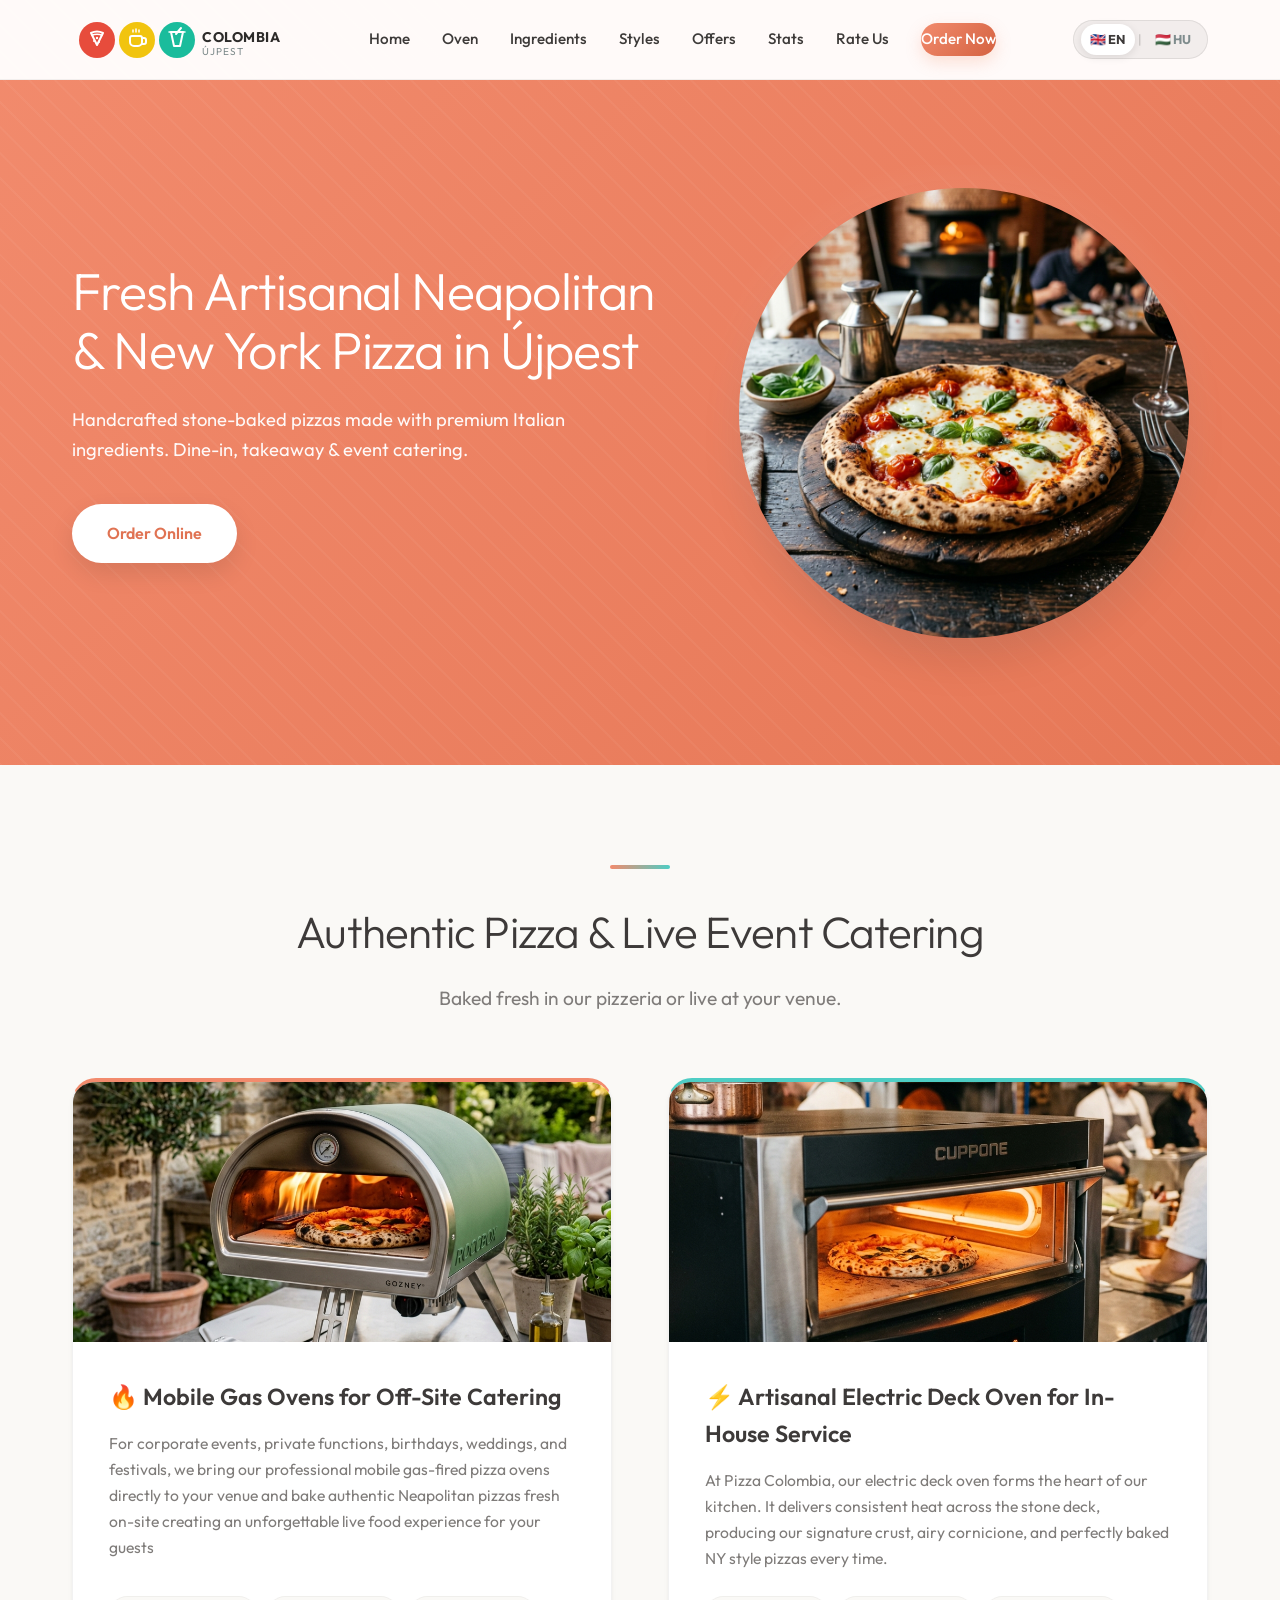
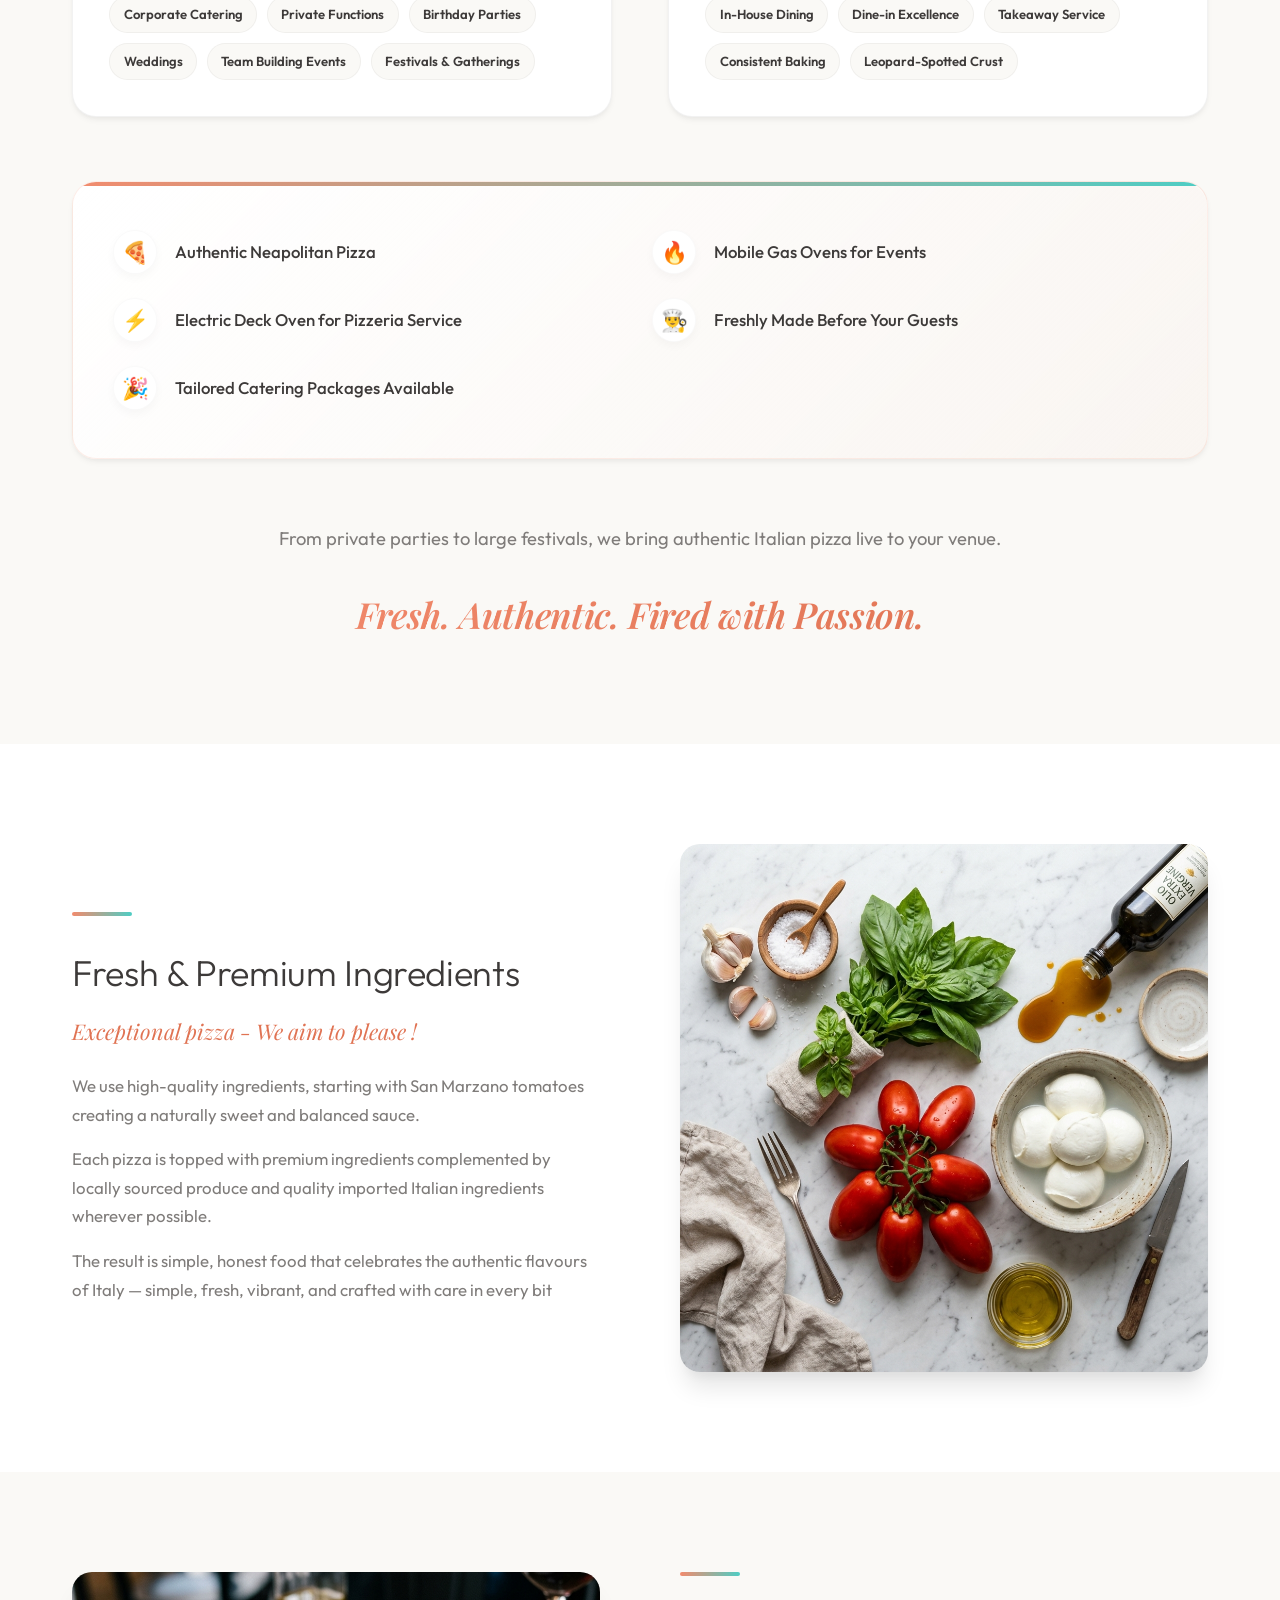
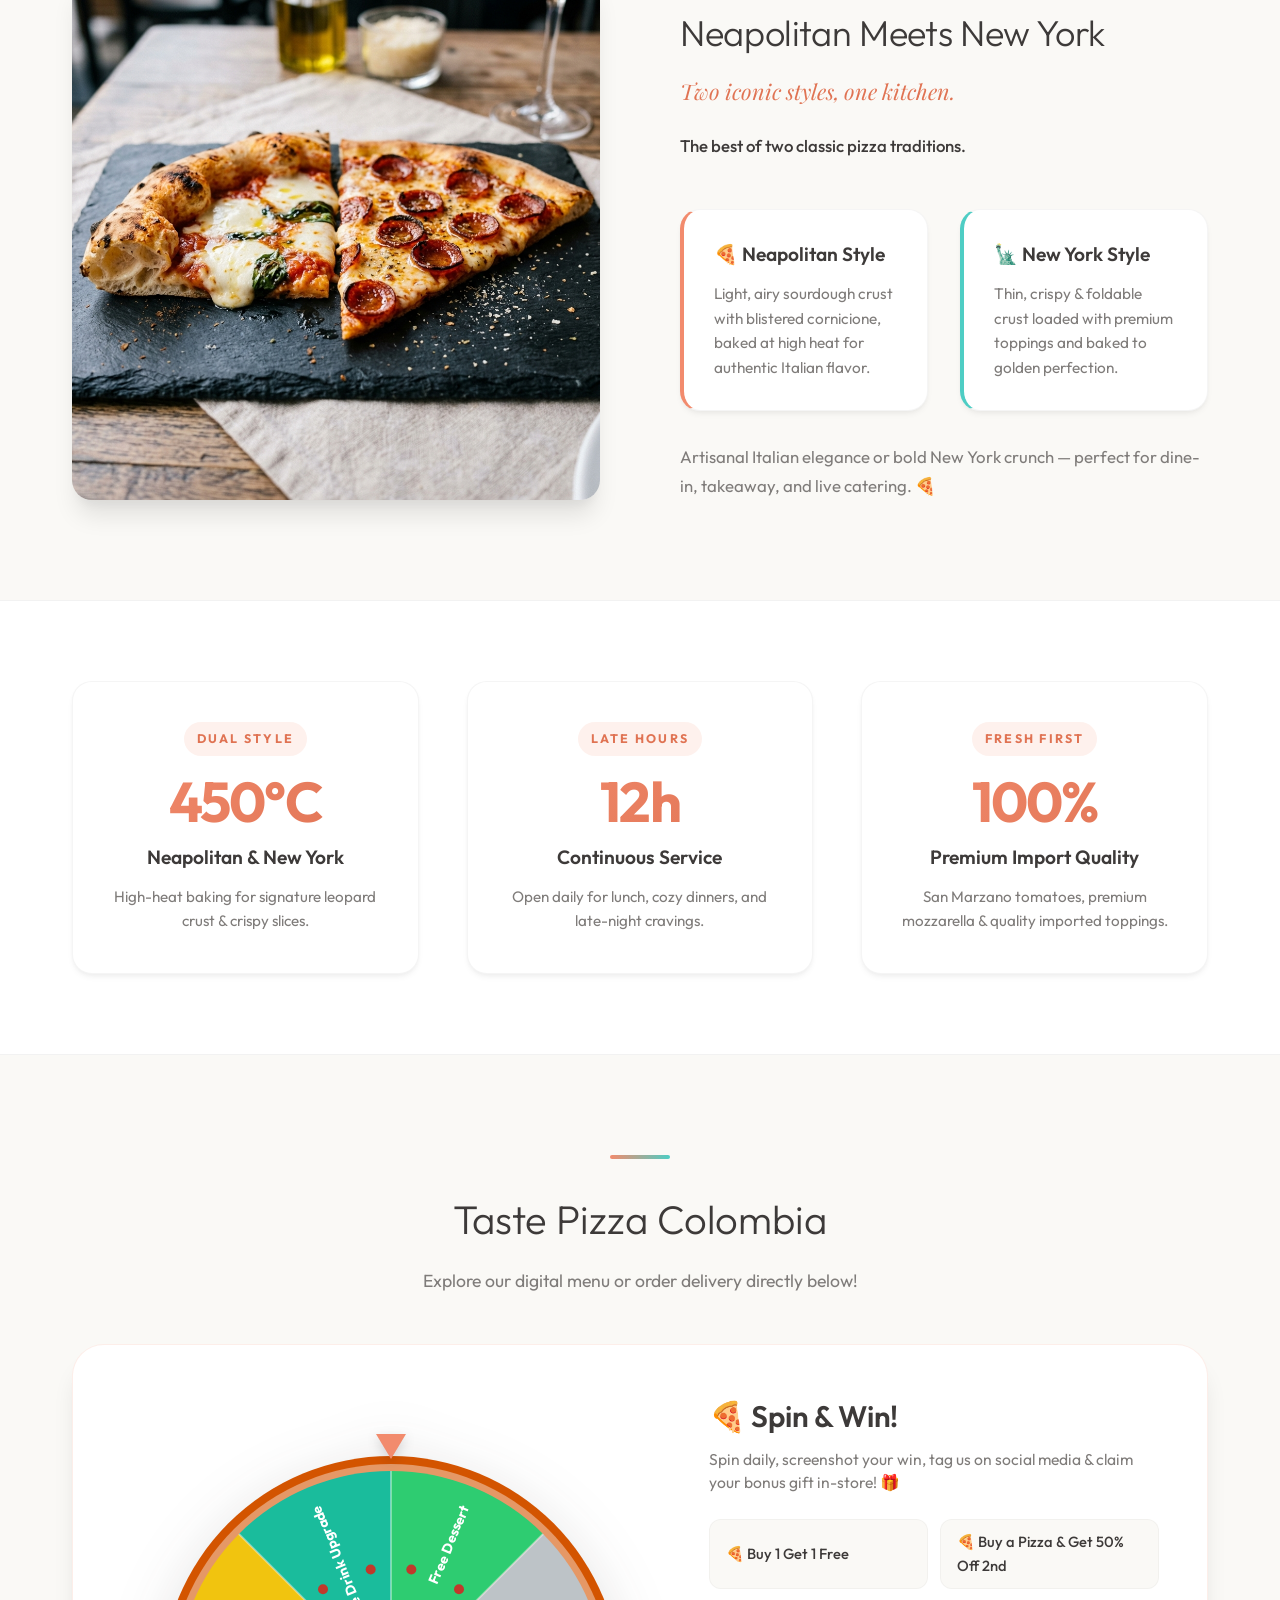
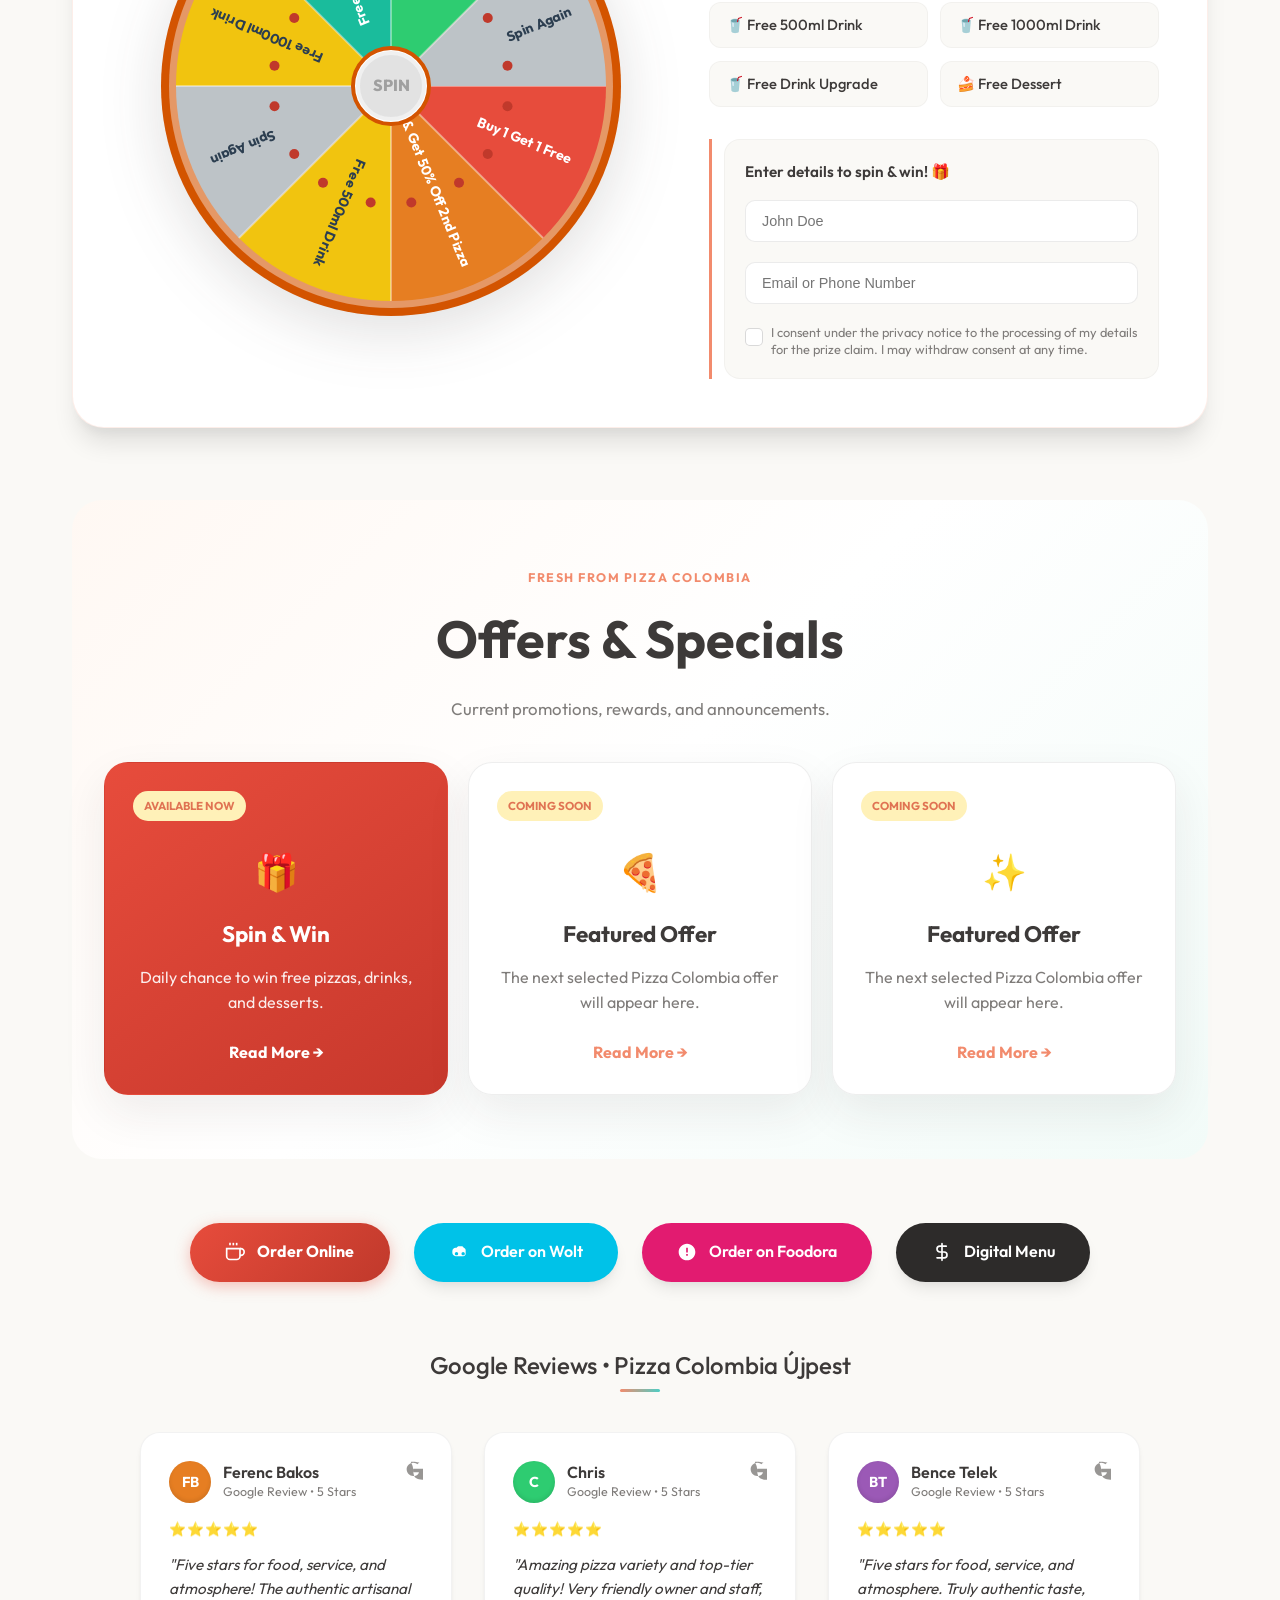
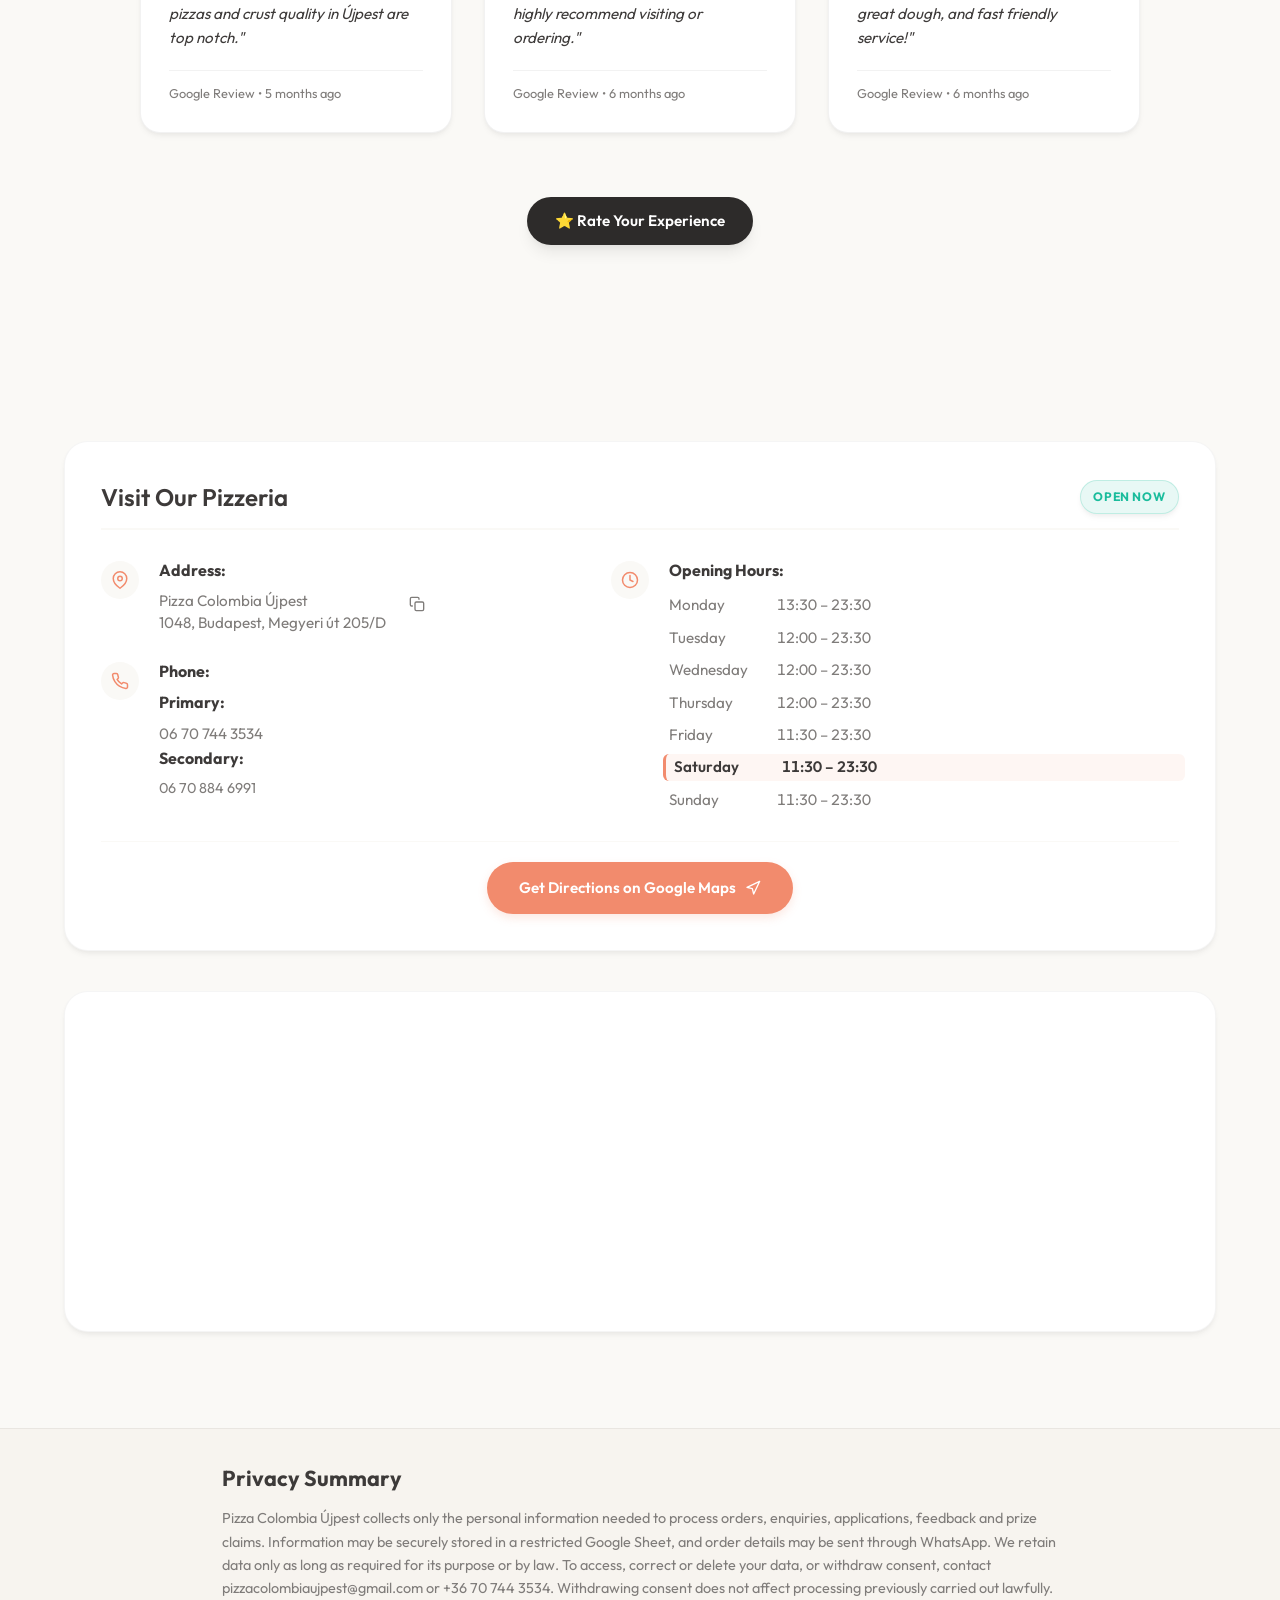
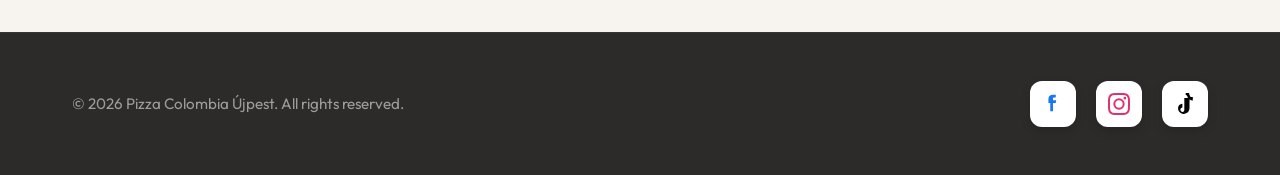
==== commit eae43493: "Update win display message to BUY A PIZZA and Get (prize), refine copy, and add MyChef order link" ====
--- a/index.html
+++ b/index.html
@@ -60,7 +60,7 @@
         <a href="offers.html" data-i18n="nav_whats_new">Offers</a>
         <a href="#stats" data-i18n="nav_stats">Stats</a>
         <a href="#rate" data-i18n="nav_rate_experience">Rate Us</a>
-        <a href="#order-actions" class="btn-nav-order" data-i18n="nav_order">Order Now</a>
+        <a href="https://mychef.rest/menu/pizza-colombia?table_token=Ct4TDFk9HmufFlm5t47mSlgEO5Yg1RZn" target="_blank" rel="noopener noreferrer" class="btn-nav-order" data-i18n="nav_order">Order Now</a>
       </nav>
 
       <div class="navbar-right" style="display: flex; align-items: center; gap: 0.75rem;">
@@ -87,7 +87,7 @@
     <a href="offers.html" data-i18n="nav_whats_new">Offers</a>
     <a href="#stats" data-i18n="nav_stats">Stats</a>
     <a href="#rate" data-i18n="nav_rate_experience">⭐ Rate Your Experience</a>
-    <a href="#order-actions" class="btn-mobile-order" data-i18n="nav_order_mobile">Order Online</a>
+    <a href="https://mychef.rest/menu/pizza-colombia?table_token=Ct4TDFk9HmufFlm5t47mSlgEO5Yg1RZn" target="_blank" rel="noopener noreferrer" class="btn-mobile-order" data-i18n="nav_order_mobile">Order Online</a>
     <div class="lang-selector" style="margin-top: 1.5rem; display: inline-flex; justify-content: center; gap: 0.5rem; align-items: center; width: auto; margin-left: auto; margin-right: auto; box-sizing: border-box;">
       <button type="button" class="btn-lang-select" data-lang="en">🇬🇧 EN</button>
       <span class="lang-separator">|</span>
@@ -101,17 +101,17 @@
     <div class="container hero-container">
       <div class="hero-content">
         <h1 class="hero-title" data-i18n="hero_title">
-          Pizza Colombia offers fresh Neapolitan and New York-style pizzas in Újpest.
+          Fresh Artisanal Neapolitan & New York Pizza in Újpest
         </h1>
         <p class="hero-subtitle" data-i18n="hero_subtitle">
-          View our menu, see upcoming events, and get all essential information in one place.
+          Handcrafted stone-baked pizzas made with premium Italian ingredients. Dine-in, takeaway & event catering.
         </p>
         <div class="hero-actions">
-          <a href="#order-actions" class="btn btn-primary btn-magnetic" data-i18n="hero_btn">
-            <span>Explore Menu & Order</span>
+          <a href="https://mychef.rest/menu/pizza-colombia?table_token=Ct4TDFk9HmufFlm5t47mSlgEO5Yg1RZn" target="_blank" rel="noopener noreferrer" class="btn btn-primary btn-magnetic" data-i18n="hero_btn">
+            <span>Order Online</span>
             <svg class="arrow-down-icon" viewBox="0 0 24 24" fill="none" stroke="currentColor" stroke-width="2" stroke-linecap="round" stroke-linejoin="round">
-              <line x1="12" y1="5" x2="12" y2="19"></line>
-              <polyline points="19 12 12 19 5 12"></polyline>
+              <line x1="7" y1="17" x2="17" y2="7"></line>
+              <polyline points="7 7 17 7 17 17"></polyline>
             </svg>
           </a>
         </div>
@@ -128,8 +128,8 @@
     <div class="container">
       <div class="showcase-header">
         <div class="accent-line-gradient center"></div>
-        <h2 data-i18n="showcase1_title">Authentic Neapolitan Pizza Catering & Pizzeria Experience</h2>
-        <p class="showcase-subtitle" data-i18n="showcase1_subtitle">Experience authentic Neapolitan pizza, whether at your event or in our pizzeria.</p>
+        <h2 data-i18n="showcase1_title">Authentic Pizza & Live Event Catering</h2>
+        <p class="showcase-subtitle" data-i18n="showcase1_subtitle">Baked fresh in our pizzeria or live at your venue.</p>
       </div>
 
       <div class="experience-grid">
@@ -141,7 +141,7 @@
           <div class="experience-card-content">
             <h3 class="experience-card-title" data-i18n="card1_title">🔥 Mobile Gas Ovens for Off-Site Catering</h3>
             <p class="experience-card-text" data-i18n="card1_text">
-              For corporate events, private functions, birthdays, weddings, and festivals, we bring our professional mobile gas-fired pizza ovens directly to your venue. Operating at temperatures of up to 450°C, these ovens allow us to hand-stretch and bake authentic Neapolitan pizzas fresh on-site in as little as 90 seconds, creating an unforgettable live food experience for your guests.
+              For corporate events, private functions, birthdays, weddings, and festivals, we bring our professional mobile gas-fired pizza ovens directly to your venue and bake authentic Neapolitan pizzas fresh on-site creating an unforgettable live food experience for your guests
             </p>
             <div class="badge-container">
               <span class="catering-badge">Corporate Catering</span>
@@ -162,7 +162,7 @@
           <div class="experience-card-content">
             <h3 class="experience-card-title" data-i18n="card2_title">⚡ Artisanal Electric Deck Oven for In-House Service</h3>
             <p class="experience-card-text" data-i18n="card2_text">
-              At Pizza Colombia, our electric deck oven forms the heart of our kitchen. Baking at approximately 450°C (840°F), it delivers precise and consistent heat across the stone deck, producing our signature leopard-spotted crust, airy cornicione, and perfectly baked Neapolitan style pizzas every time.
+              At Pizza Colombia, our electric deck oven forms the heart of our kitchen. It delivers consistent heat across the stone deck, producing our signature crust, airy cornicione, and perfectly baked NY style pizzas every time.
             </p>
             <div class="badge-container">
               <span class="catering-badge" data-i18n="badge_dining">In-House Dining</span>
@@ -204,7 +204,7 @@
       <!-- Outro Section -->
       <div class="catering-outro">
         <p class="catering-outro-text" data-i18n="catering_outro">
-          We offer a range of classic and gourmet pizzas, with vegetarian, vegan, and meat options available. From intimate gatherings to large-scale events, we bring the authentic taste of Naples to every occasion.
+          From private parties to large festivals, we bring authentic Italian pizza live to your venue.
         </p>
         <div class="tagline-fired" data-i18n="tagline">Fresh. Authentic. Fired with Passion.</div>
       </div>
@@ -217,15 +217,15 @@
       <div class="showcase-content-box">
         <div class="accent-line-gradient"></div>
         <h2 class="showcase-title" data-i18n="showcase2_title">Fresh & Premium Ingredients</h2>
-        <p class="showcase-subheading" data-i18n="showcase2_subheading">Exceptional pizza begins with exceptional ingredients.</p>
+        <p class="showcase-subheading" data-i18n="showcase2_subheading">Exceptional pizza - We aim to please !</p>
         <p class="showcase-text" style="margin-bottom: 1rem;" data-i18n="showcase2_text1">
-          We use only carefully selected, high-quality ingredients, starting with <strong>San Marzano tomatoes</strong> creating a naturally sweet and balanced sauce.
+          We use high-quality ingredients, starting with San Marzano tomatoes creating a naturally sweet and balanced sauce.
         </p>
         <p class="showcase-text" style="margin-bottom: 1rem;" data-i18n="showcase2_text2">
-          Each pizza is topped with <strong>premium mozzarella</strong> particular for each type of oven (gas or electric), fresh basil, and a drizzle of extra virgin olive oil, complemented by locally sourced produce and quality imported Italian ingredients wherever possible.
+          Each pizza is topped with premium ingredients complemented by locally sourced produce and quality imported Italian ingredients wherever possible.
         </p>
         <p class="showcase-text" data-i18n="showcase2_text3">
-          The result is simple, honest food that celebrates the authentic flavours of Naples—fresh, vibrant, and crafted with care in every bite.
+          The result is simple, honest food that celebrates the authentic flavours of Italy — simple, fresh, vibrant, and crafted with care in every bit
         </p>
       </div>
       <div class="showcase-image-box">
@@ -243,24 +243,24 @@
       <div class="showcase-content-box">
         <div class="accent-line-gradient"></div>
         <h2 class="showcase-title" data-i18n="showcase3_title">Neapolitan Meets New York</h2>
-        <p class="showcase-subheading" data-i18n="showcase3_subheading">Why choose one when you can enjoy both?</p>
+        <p class="showcase-subheading" data-i18n="showcase3_subheading">Two iconic styles, one kitchen.</p>
         <p class="showcase-text" style="font-weight: 500; margin-bottom: 1rem; color: var(--text-main);" data-i18n="showcase3_text1">
-          Experience the best of two pizza traditions.
+          The best of two classic pizza traditions.
         </p>
 
         <div class="pizza-comparison-grid">
           <div class="comparison-column col-neapolitan">
             <h4 data-i18n="comparison_neapolitan_title">🍕 Neapolitan Style</h4>
-            <p data-i18n="comparison_neapolitan_desc">Our handcrafted Neapolitan pizzas feature a light, airy sourdough crust with a soft, tender center and beautifully blistered cornicione, baked at high heat for authentic flavor and texture.</p>
+            <p data-i18n="comparison_neapolitan_desc">Light, airy sourdough crust with blistered cornicione, baked at high heat for authentic Italian flavor.</p>
           </div>
           <div class="comparison-column col-newyork">
             <h4 data-i18n="comparison_newyork_title">🗽 New York Style</h4>
-            <p data-i18n="comparison_newyork_desc">Prefer something crispier? Our New York-style pizzas offer a thin, foldable crust with the perfect balance of crunch and chew, topped generously and baked to golden perfection.</p>
+            <p data-i18n="comparison_newyork_desc">Thin, crispy & foldable crust loaded with premium toppings and baked to golden perfection.</p>
           </div>
         </div>
 
         <p class="showcase-text" data-i18n="showcase3_text2">
-          Whether you're craving the artisanal elegance of Naples or the bold, satisfying bite of New York, we've got a pizza for every mood. Perfect for dine-in, takeaway, private events, corporate catering, and mobile pizza experiences. 🍕
+          Artisanal Italian elegance or bold New York crunch — perfect for dine-in, takeaway, and live catering. 🍕
         </p>
       </div>
     </div>
@@ -273,19 +273,19 @@
         <p class="stat-kicker" data-i18n="stat1_kicker">Dual Style</p>
         <div class="stat-number" data-target="450" data-suffix="°C">450°C</div>
         <p class="stat-label" data-i18n="stat1_label">Neapolitan & New York</p>
-        <p class="stat-desc" data-i18n="stat1_desc">Baked at extreme heat to achieve the signature leopard-spotted crust or crisp foldable slice.</p>
+        <p class="stat-desc" data-i18n="stat1_desc">High-heat baking for signature leopard crust & crispy slices.</p>
       </div>
       <div class="stat-card">
         <p class="stat-kicker" data-i18n="stat2_kicker">Late Hours</p>
         <div class="stat-number" data-target="12" data-suffix="h">12h</div>
         <p class="stat-label" data-i18n="stat2_label">Continuous Service</p>
-        <p class="stat-desc" data-i18n="stat2_desc">Built for easy daytime lunch stops, cozy dinners, and late-night pizza runs in Újpest.</p>
+        <p class="stat-desc" data-i18n="stat2_desc">Open daily for lunch, cozy dinners, and late-night cravings.</p>
       </div>
       <div class="stat-card">
         <p class="stat-kicker" data-i18n="stat3_kicker">Fresh First</p>
         <div class="stat-number" data-target="100" data-suffix="%">100%</div>
         <p class="stat-label" data-i18n="stat3_label">Premium Import Quality</p>
-        <p class="stat-desc" data-i18n="stat3_desc">San Marzano tomatoes, premium cheeses, and toppings chosen for authentic flavor instead of filler.</p>
+        <p class="stat-desc" data-i18n="stat3_desc">San Marzano tomatoes, premium mozzarella & quality imported toppings.</p>
       </div>
     </div>
   </section>
@@ -296,7 +296,7 @@
       <div class="accent-line-gradient center"></div>
       <h2 class="order-title" data-i18n="order_title">Taste Pizza Colombia</h2>
       <p class="order-subtitle" data-i18n="order_subtitle">
-        Browse our digital menu or order delivery directly below!
+        Explore our digital menu or order delivery directly below!
       </p>
 
       <!-- Spin the Pizza Wheel Game -->
@@ -314,7 +314,7 @@
             <div class="wheel-info-card">
               <div class="wheel-card-header">
                 <h3 data-i18n="wheel_title">🍕 Spin & Win!</h3>
-                <p data-i18n="wheel_desc"><strong>Available for Eat-In or Pickup!</strong> Spin the wheel, take a screenshot of your win, post & tag us on Facebook, Instagram, or TikTok to receive a special <strong>Bonus Gift</strong> on your visit! 🎁</p>
+                <p data-i18n="wheel_desc"><strong>Available for Eat-In or Pickup!</strong> Spin daily, screenshot your win, tag us on social media & claim your bonus gift in-store! 🎁</p>
               </div>
               
               <div id="wheel-status-area" class="wheel-status-area">
@@ -330,7 +330,7 @@
                 <div class="wheel-action-hint">
                   <!-- Lead Capture Form -->
                   <div id="wheel-lead-form" class="wheel-lead-form">
-                    <p class="form-title-lead" data-i18n="wheel_form_title">Enter details to spin the wheel! 🎁</p>
+                    <p class="form-title-lead" data-i18n="wheel_form_title">Enter details to spin & win! 🎁</p>
                     <div class="input-group-lead">
                       <input type="text" id="wheel-lead-name" placeholder="Full Name" data-i18n-placeholder="placeholder_name" required>
                     </div>
@@ -343,15 +343,15 @@
                     </div>
                     <p id="wheel-form-error" class="form-error-lead hidden"></p>
                   </div>
-                  <p id="wheel-spin-hint" class="wheel-spin-hint hidden" data-i18n="wheel_hint">Click <strong>SPIN</strong> in the center of the pizza to test your luck!</p>
+                  <p id="wheel-spin-hint" class="wheel-spin-hint hidden" data-i18n="wheel_hint">Click <strong>SPIN</strong> to test your luck!</p>
                 </div>
               </div>
 
               <!-- Spin Result Card (hidden initially) -->
               <div id="wheel-result-card" class="wheel-result-card hidden">
                 <div class="result-celebration" data-i18n="result_celebration_win">🎉 WINNER! 🎉</div>
-                <h4 id="wheel-prize-title">You won 10% Off!</h4>
-                <p id="wheel-prize-desc">Take a screenshot now, post it on your story tagging our official accounts, and show it to our staff when dining in to claim your surprise reward pack!</p>
+                <h4 id="wheel-prize-title">BUY A PIZZA and Get a Free Drink!</h4>
+                <p id="wheel-prize-desc">Screenshot your win, tag our official social accounts, and show it to our staff to claim your reward!</p>
                 
                 <div class="result-social-handles">
                   <a href="https://www.facebook.com/share/1AqeZmP2rR/?mibextid=wwXIfr" target="_blank" rel="noopener noreferrer" class="handle-item facebook-tag" title="Visit Facebook Page">
@@ -381,7 +381,7 @@
                     <span>📋 Copy Code</span>
                   </button>
                 </div>
-                <p class="result-terms" data-i18n="wheel_terms">Valid for eat in or pickup only, limit of one spin per day, only one voucher per day redeemed per person and not in conjunction with any other specials.</p>
+                <p class="result-terms" data-i18n="wheel_terms">Valid for dine-in or pickup. Limit 1 spin and 1 voucher redemption per person per day.</p>
               </div>
             </div>
           </div>
@@ -392,8 +392,8 @@
       <section class="whats-new-section whats-new-inline scroll-reveal" aria-labelledby="featured-updates-title">
         <div class="whats-new-heading">
           <span class="whats-new-eyebrow" data-i18n="whats_new_eyebrow">Fresh from Pizza Colombia</span>
-          <h2 id="featured-updates-title" data-i18n="whats_new_title">Offers & More</h2>
-          <p data-i18n="whats_new_intro">Discover our current activity, upcoming offers, and latest updates.</p>
+          <h2 id="featured-updates-title" data-i18n="whats_new_title">Offers & Specials</h2>
+          <p data-i18n="whats_new_intro">Current promotions, rewards, and announcements.</p>
         </div>
 
         <div class="whats-new-grid">
@@ -401,7 +401,7 @@
             <span class="whats-new-badge" data-i18n="whats_new_live">Available now</span>
             <div class="whats-new-icon">🎁</div>
             <h3 data-i18n="whats_new_spin_title">Spin & Win</h3>
-            <p data-i18n="whats_new_spin_text">Spin once per day for a chance to win pizza, drink, or dessert rewards valid for eat-in or pickup.</p>
+            <p data-i18n="whats_new_spin_text">Daily chance to win free pizzas, drinks, and desserts.</p>
             <a href="offers.html#spin-and-win" class="whats-new-link" data-i18n="whats_new_spin_cta">Read More →</a>
           </article>
 
@@ -410,6 +410,18 @@
       </section>
 
       <div id="order-actions" class="order-actions" style="margin-bottom: 4rem;">
+        <!-- Direct Online Ordering (MyChef) -->
+        <a href="https://mychef.rest/menu/pizza-colombia?table_token=Ct4TDFk9HmufFlm5t47mSlgEO5Yg1RZn" target="_blank" rel="noopener noreferrer" class="btn btn-order mychef-btn btn-magnetic">
+          <svg class="order-brand-icon" viewBox="0 0 24 24" fill="none" stroke="currentColor" stroke-width="2">
+            <path d="M18 8h1a4 4 0 0 1 0 8h-1"></path>
+            <path d="M2 8h16v9a4 4 0 0 1-4 4H6a4 4 0 0 1-4-4V8z"></path>
+            <line x1="6" y1="1" x2="6" y2="4"></line>
+            <line x1="10" y1="1" x2="10" y2="4"></line>
+            <line x1="14" y1="1" x2="14" y2="4"></line>
+          </svg>
+          <span data-i18n="order_mychef">Order Online</span>
+        </a>
+
         <!-- Wolt Order Button -->
         <a href="https://wolt.com/hu/hun/budapest/restaurant/pizza-colombia-ujpest" target="_blank" rel="noopener noreferrer" class="btn btn-order wolt-btn btn-magnetic">
           <svg class="order-brand-icon" viewBox="0 0 24 24" fill="currentColor">
@@ -524,7 +536,7 @@
     <div class="container catering-container">
       <div class="accent-line-gradient center"></div>
       <h2 class="catering-title" data-i18n="catering_title">Corporate & Batch Ordering</h2>
-      <p class="catering-subtitle" data-i18n="catering_subtitle">Order in batch for offices, team events, meetings and site deliveries directly below!</p>
+      <p class="catering-subtitle" data-i18n="catering_subtitle">Batch orders and custom packages delivered fresh to your office or venue.</p>
       
       <div class="catering-grid">
         <!-- Left Column: Catering Options Selection -->
@@ -716,7 +728,7 @@
     <div class="container careers-container">
       <div class="accent-line-gradient center"></div>
       <h2 class="careers-title" data-i18n="careers_title">Join Our Team</h2>
-      <p class="careers-subtitle" data-i18n="careers_subtitle">We are looking for motivated colleagues in Újpest. Select a role and apply below!</p>
+      <p class="careers-subtitle" data-i18n="careers_subtitle">Join our kitchen and delivery team in Újpest. Select a role to apply.</p>
       
       <div class="careers-grid">
         <!-- Left Column: Open Positions -->
@@ -1511,8 +1523,8 @@
 
   <section id="privacy" style="padding:2rem 1rem; background:#f7f4ef; border-top:1px solid rgba(0,0,0,0.06);">
     <div class="container" style="max-width:900px;">
-      <h2 style="font-size:1.35rem; margin-bottom:0.75rem;" data-i18n="privacy_title">Privacy summary</h2>
-      <p style="font-size:0.9rem; line-height:1.6; color:var(--text-muted);" data-i18n="privacy_summary">Pizza Colombia Újpest processes only the information needed for orders, enquiries, applications, feedback, or prize claims. Data submitted through forms may be stored in our restricted Google Sheet and order details are sent through WhatsApp. We keep information only as long as needed for the stated purpose and applicable legal obligations. To request access, correction, deletion, or withdrawal of consent, email pizzacolombiaujpest@gmail.com or call +36 70 744 3534. Withdrawing consent does not affect processing already carried out lawfully.</p>
+      <h2 style="font-size:1.35rem; margin-bottom:0.75rem;" data-i18n="privacy_title">Privacy Summary</h2>
+      <p style="font-size:0.9rem; line-height:1.6; color:var(--text-muted);" data-i18n="privacy_summary">Pizza Colombia Újpest collects only the personal information needed to process orders, enquiries, applications, feedback and prize claims. Information may be securely stored in a restricted Google Sheet, and order details may be sent through WhatsApp. We retain data only as long as required for its purpose or by law. To access, correct or delete your data, or withdraw consent, contact pizzacolombiaujpest@gmail.com or +36 70 744 3534. Withdrawing consent does not affect processing previously carried out lawfully.</p>
     </div>
   </section>
 
--- a/index.css
+++ b/index.css
@@ -1020,6 +1020,19 @@
   box-shadow: var(--shadow-md);
 }
 
+.mychef-btn {
+  background: linear-gradient(135deg, #E74C3C 0%, #C0392B 100%);
+  color: #ffffff;
+  font-weight: 700;
+  box-shadow: 0 4px 15px rgba(231, 76, 60, 0.35);
+}
+
+.mychef-btn:hover {
+  background: linear-gradient(135deg, #C0392B 0%, #A93226 100%);
+  transform: translateY(-3px);
+  box-shadow: 0 10px 20px rgba(231, 76, 60, 0.45);
+}
+
 .wolt-btn {
   background-color: #00C2E8; /* Wolt Brand Color */
 }
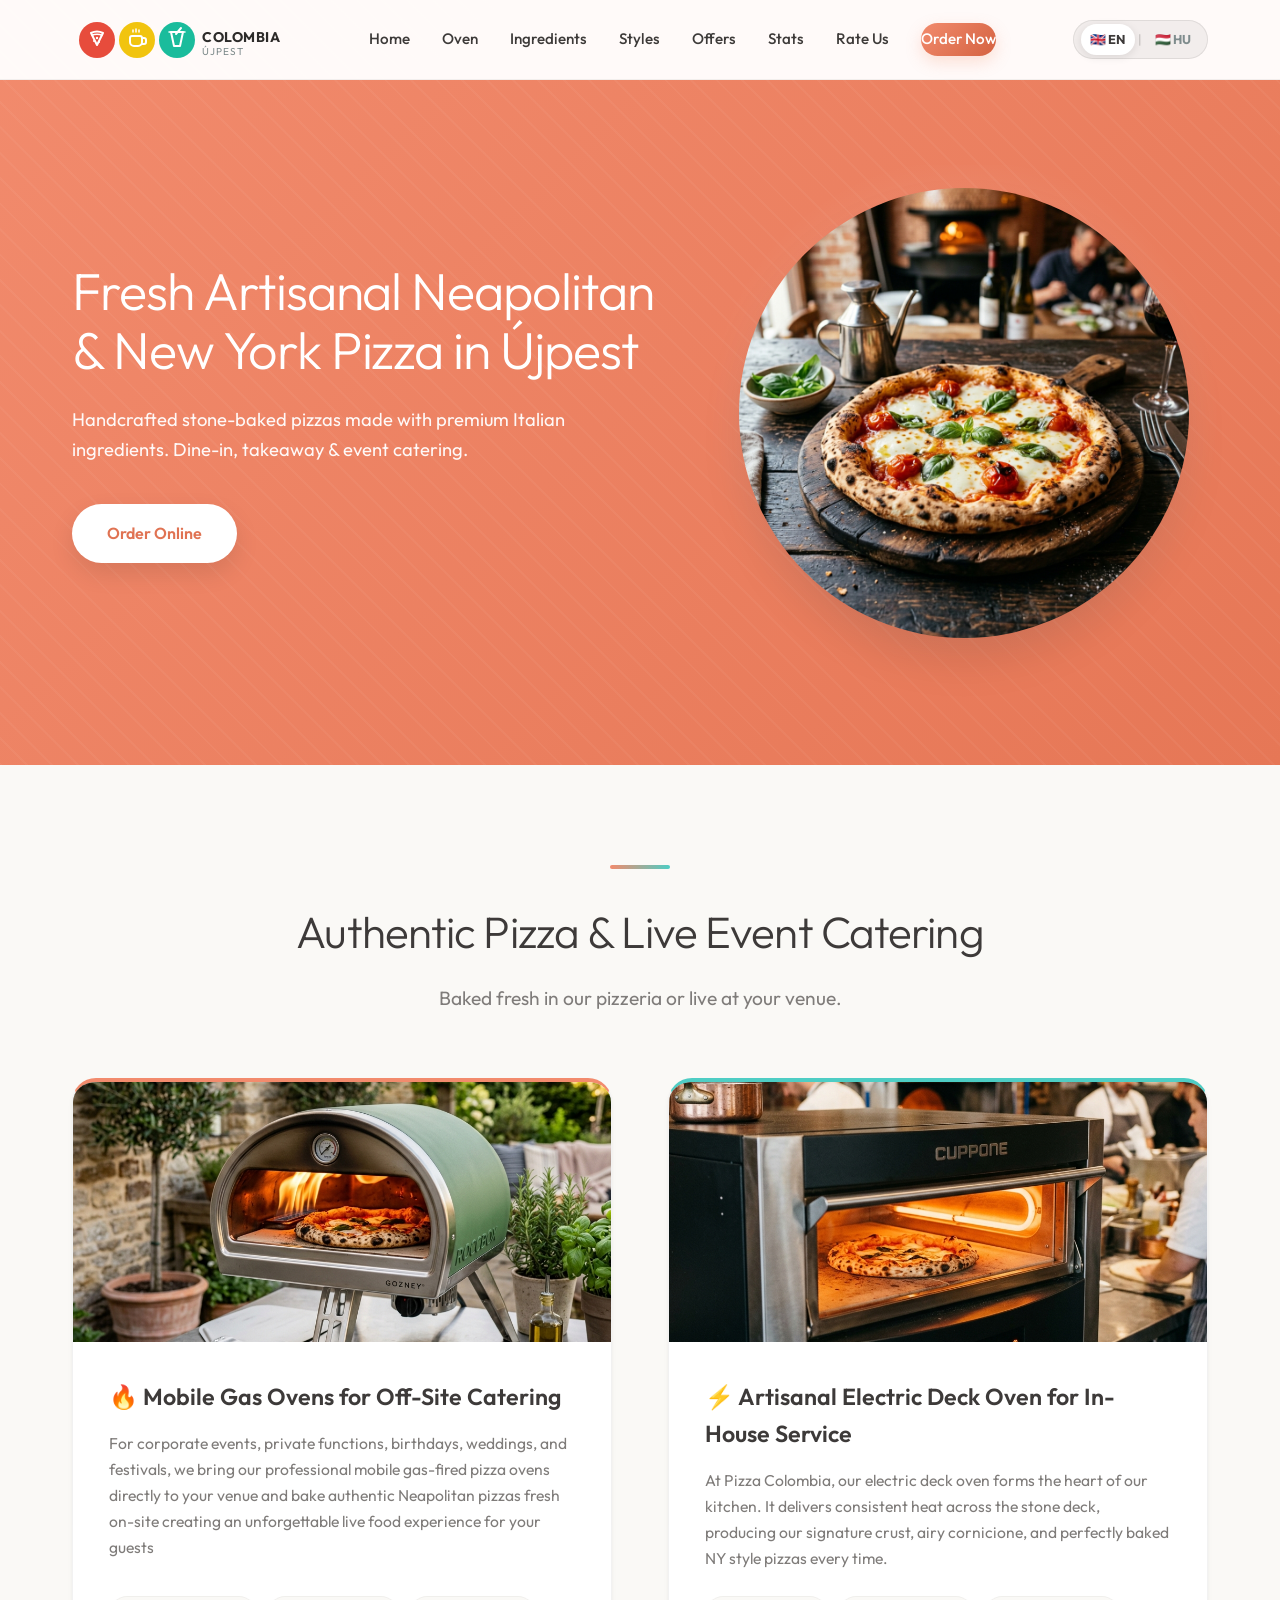
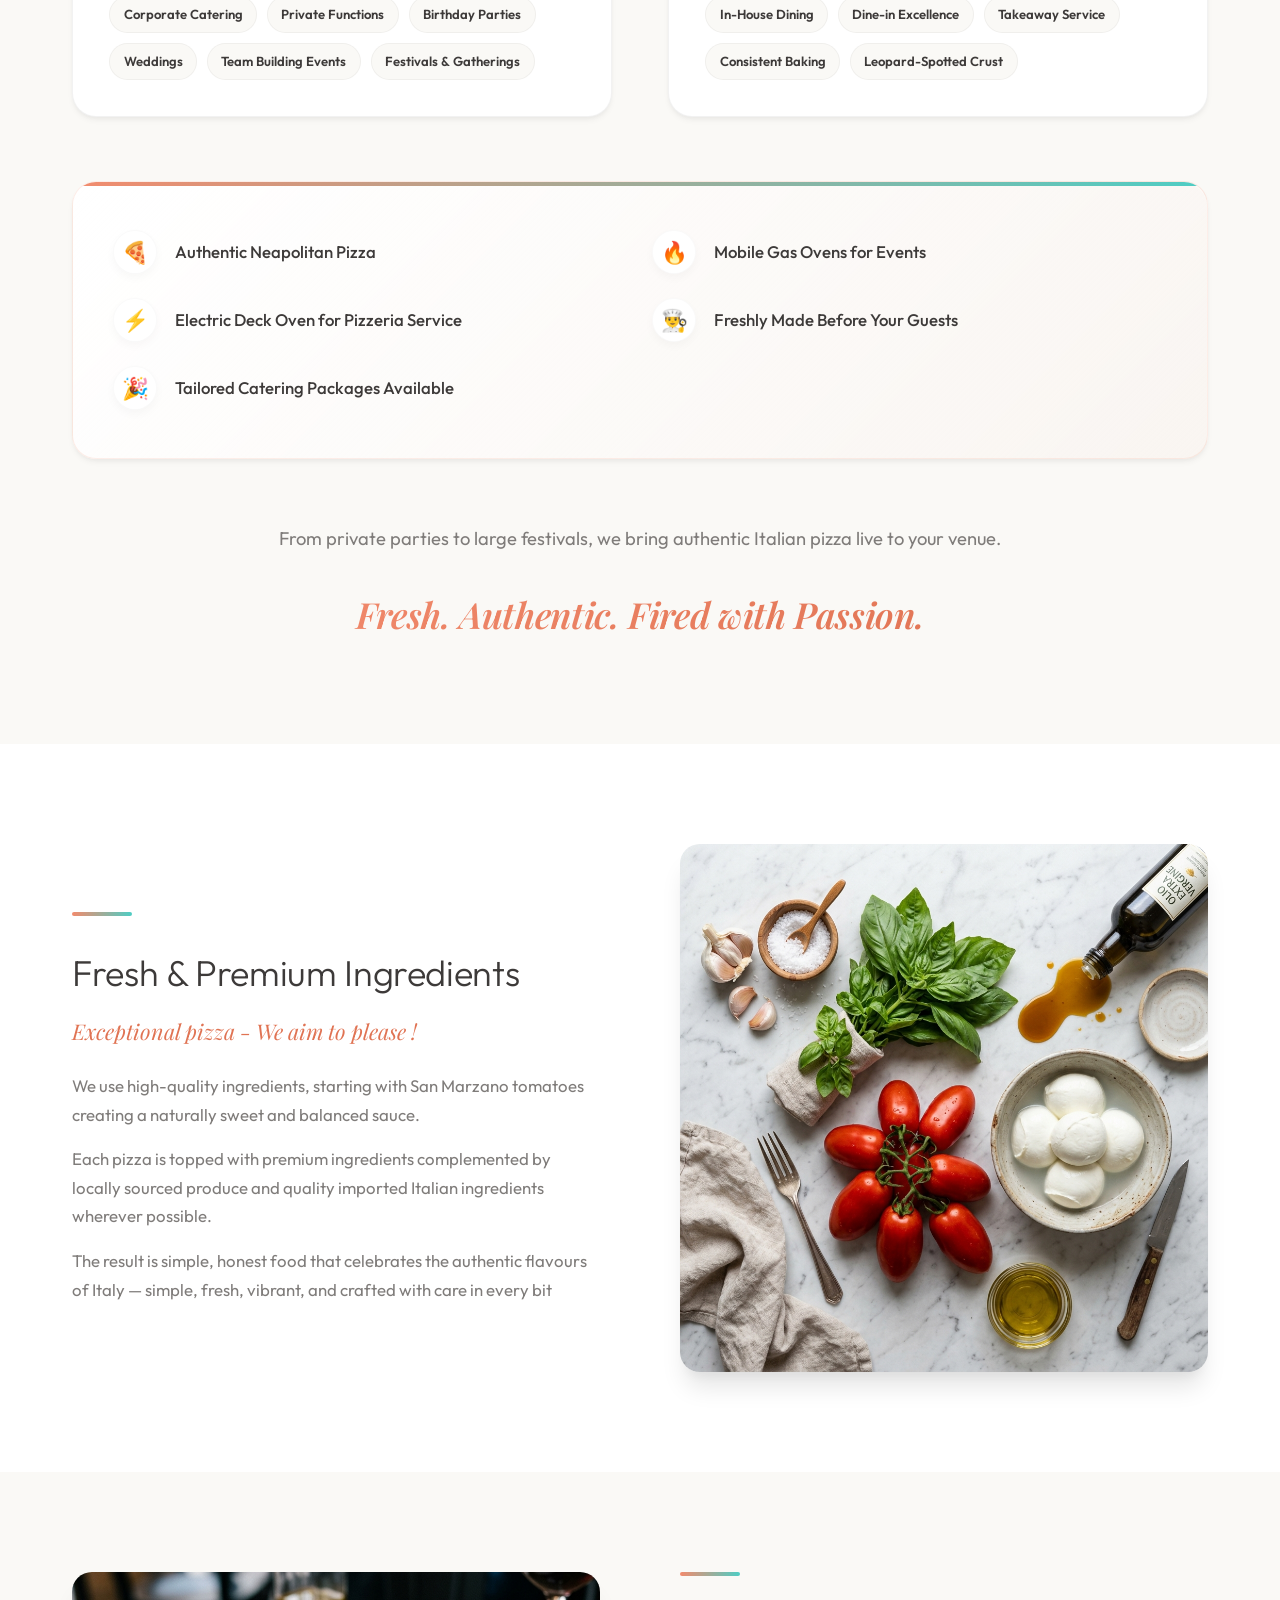
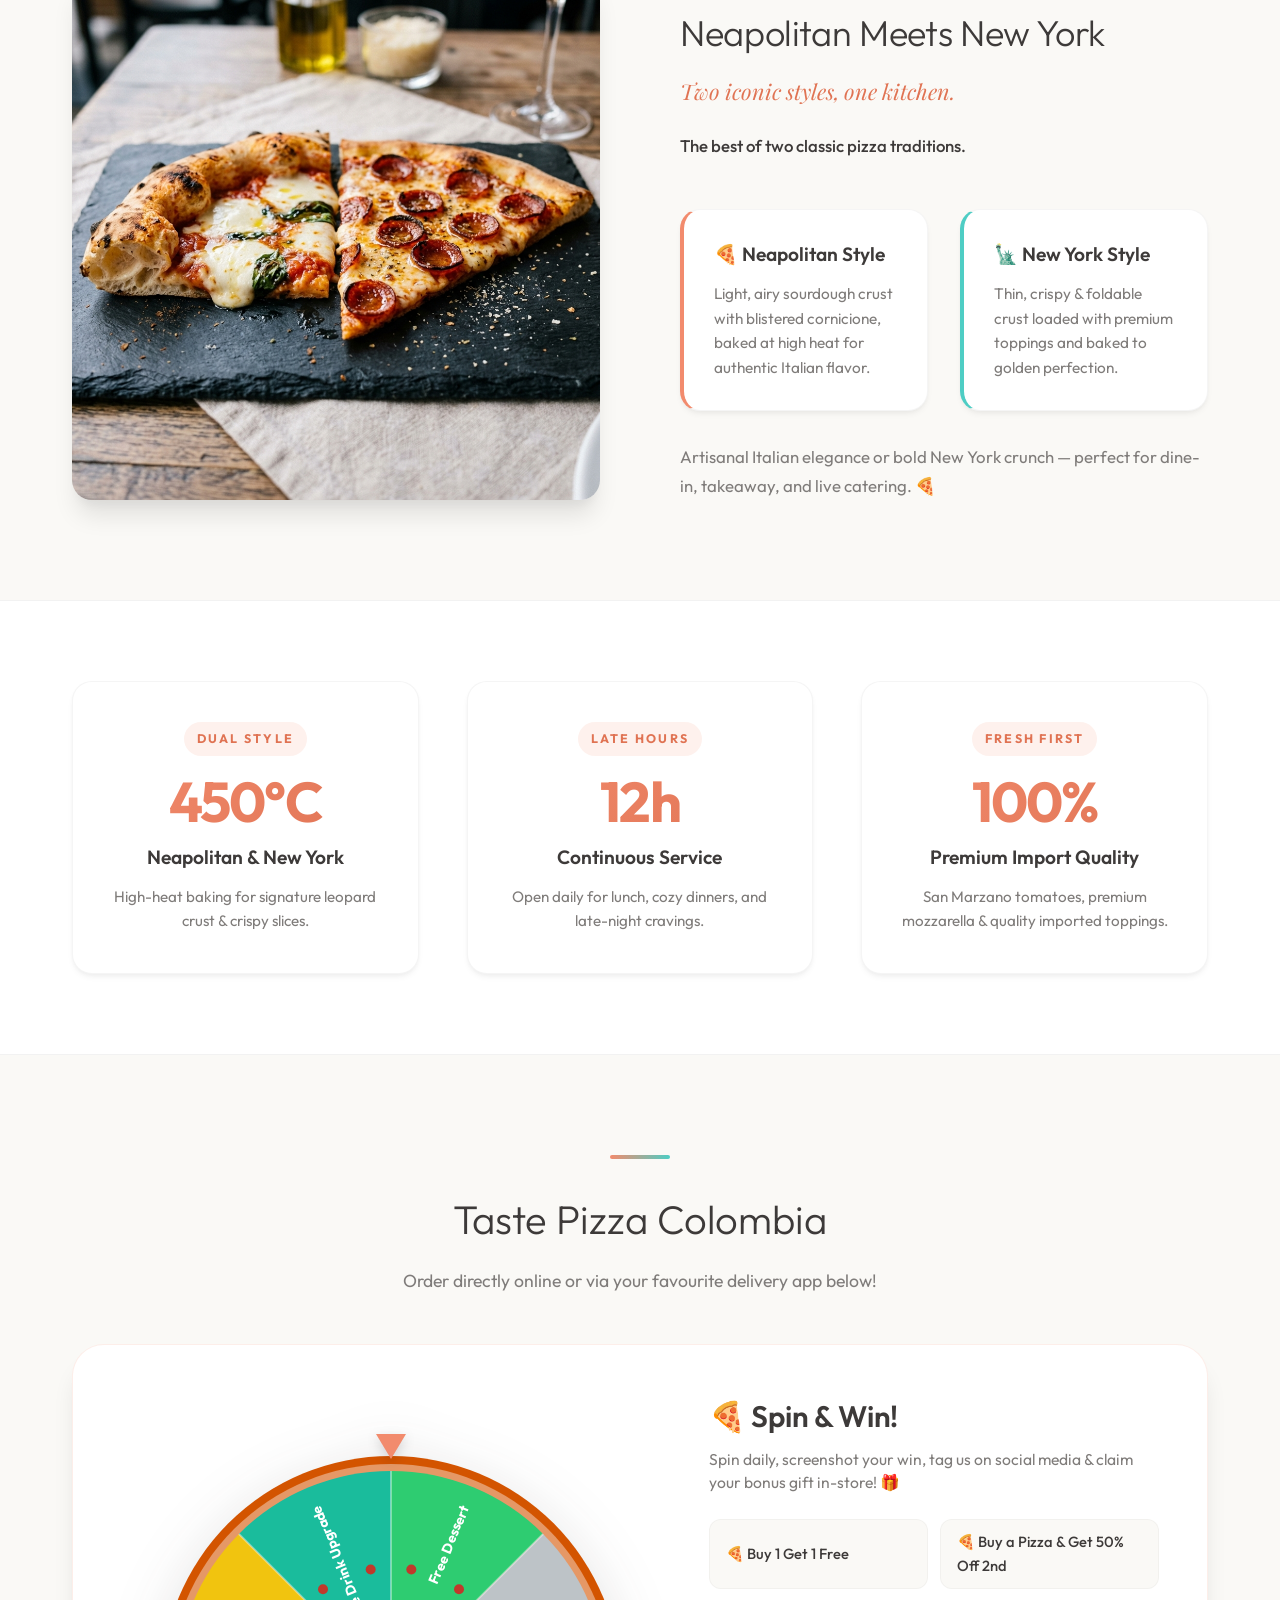
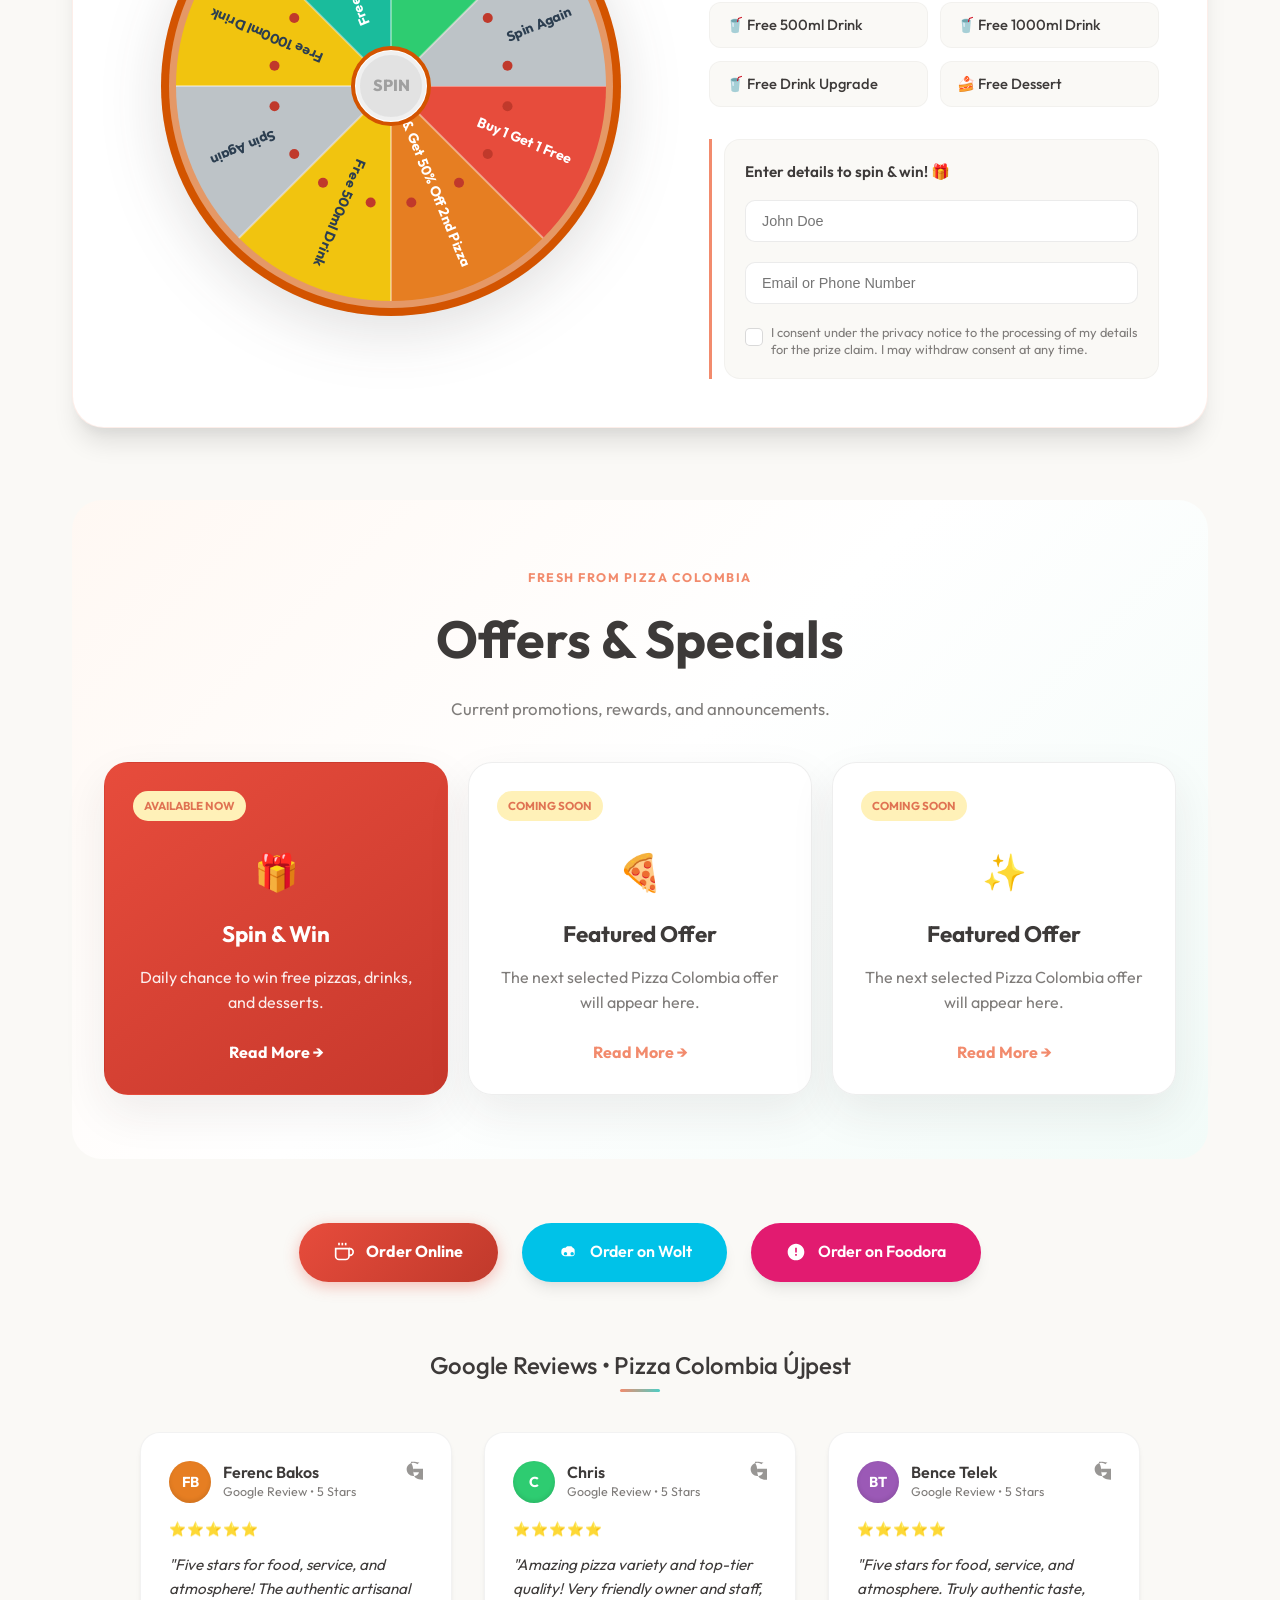
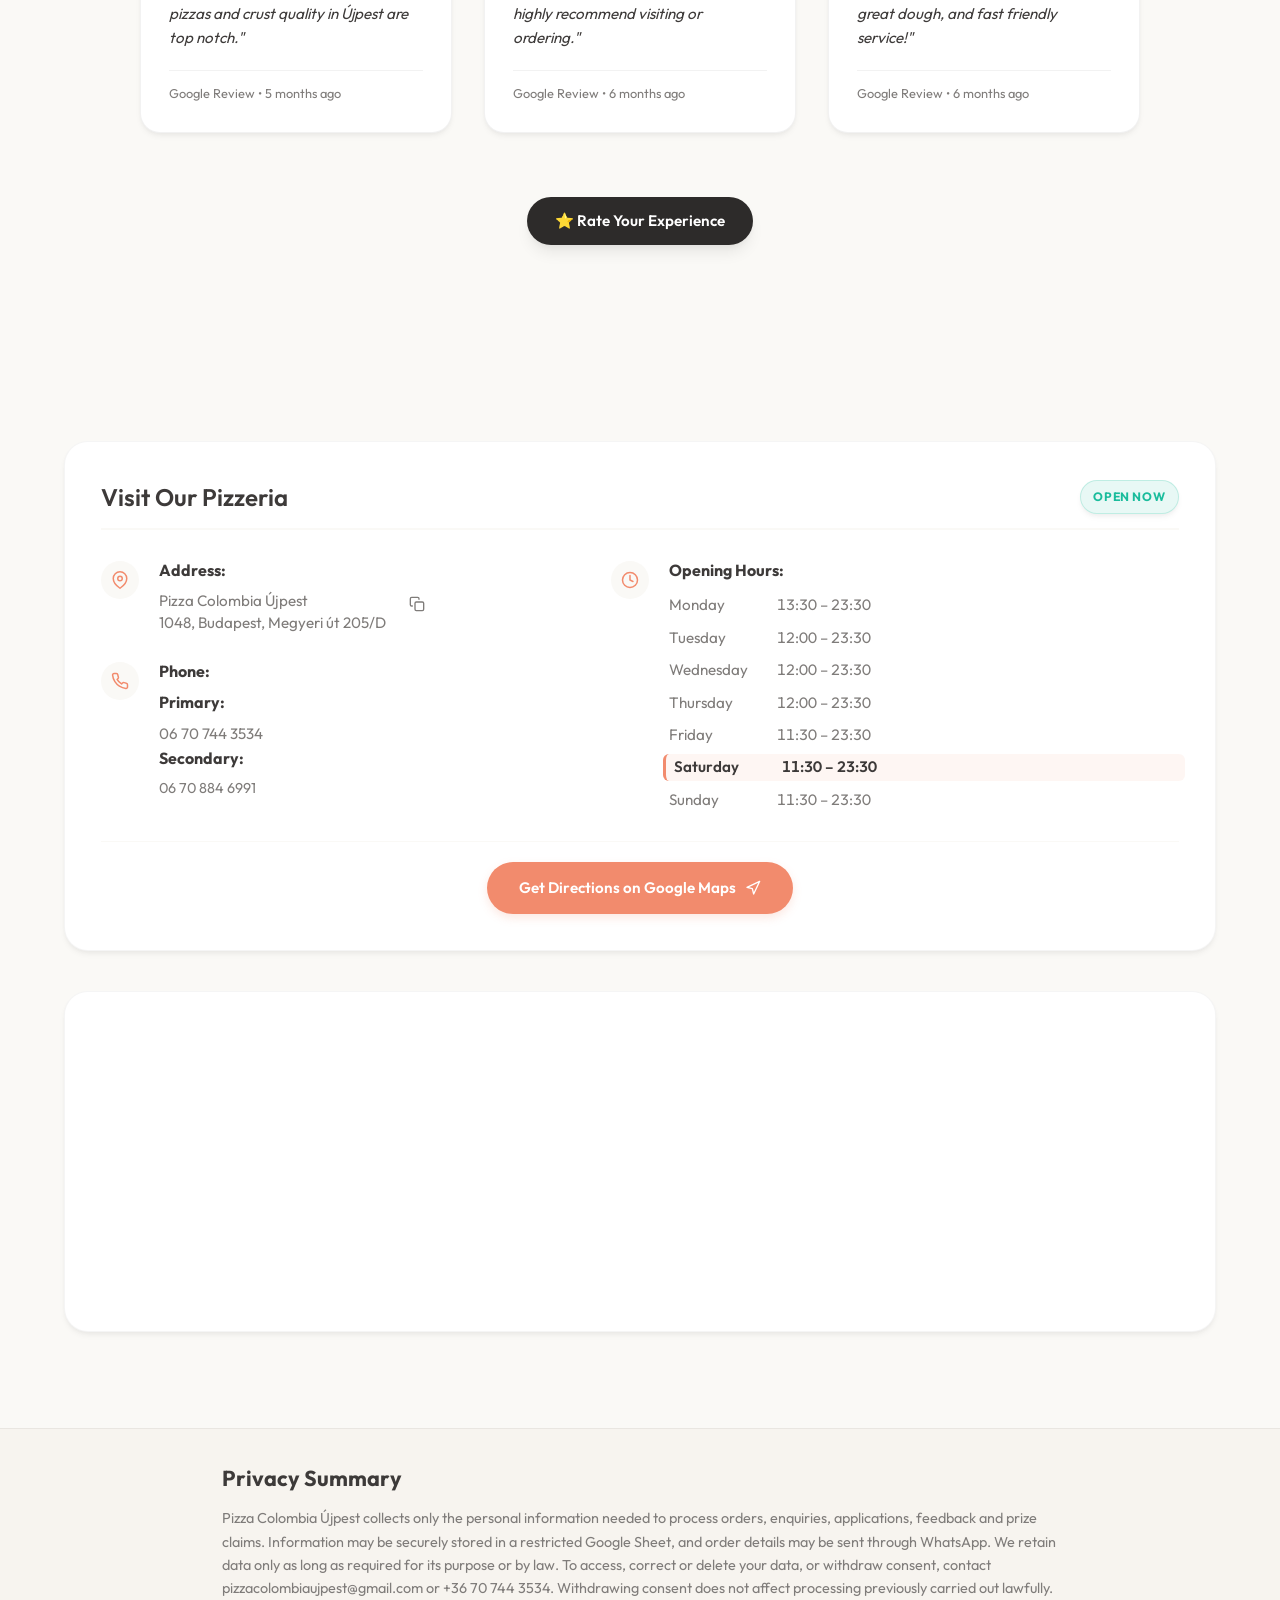
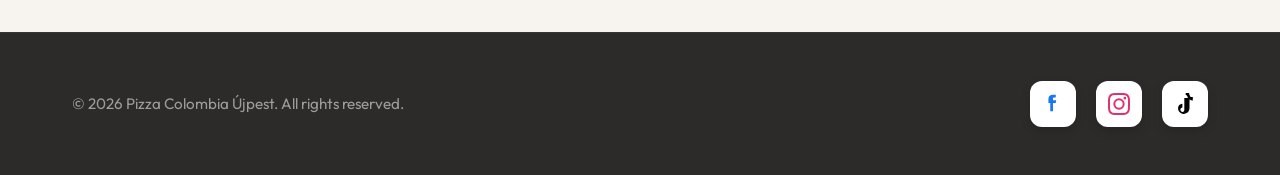
==== commit 8e3ed4af: "Remove digital menu modal and button in favor of direct online ordering" ====
--- a/index.html
+++ b/index.html
@@ -296,7 +296,7 @@
       <div class="accent-line-gradient center"></div>
       <h2 class="order-title" data-i18n="order_title">Taste Pizza Colombia</h2>
       <p class="order-subtitle" data-i18n="order_subtitle">
-        Explore our digital menu or order delivery directly below!
+        Order directly online or via your favourite delivery app below!
       </p>
 
       <!-- Spin the Pizza Wheel Game -->
@@ -437,14 +437,6 @@
           </svg>
           <span data-i18n="order_foodora">Order on Foodora</span>
         </a>
-
-        <!-- Interactive Menu Trigger -->
-        <button id="btn-open-menu" class="btn btn-secondary btn-magnetic">
-          <svg class="order-brand-icon" viewBox="0 0 24 24" fill="none" stroke="currentColor" stroke-width="2">
-            <path d="M12 2v20M17 5H9.5a3.5 3.5 0 0 0 0 7h5a3.5 3.5 0 0 1 0 7H6" stroke-linecap="round" />
-          </svg>
-          <span data-i18n="order_btn">Explore Digital Menu</span>
-        </button>
       </div>
 
       <!-- Google Review Wall -->
@@ -1022,504 +1014,6 @@
       </div>
     </div>
   </section>
-
-  <!-- Interactive Digital Menu Modal -->
-  <div id="menu-modal" class="modal">
-    <div class="modal-overlay"></div>
-    <div class="modal-container">
-      <header class="modal-header">
-        <h2 data-i18n="modal_title">Pizza Colombia Menu</h2>
-        <button id="btn-close-menu" class="modal-close-btn" aria-label="Close menu">&times;</button>
-      </header>
-      
-      <div id="menu-tabs-container" class="modal-tabs">
-        <button class="tab-btn active" data-tab="red-pizzas" data-i18n="tab_red">Tomato Base Pizzas</button>
-        <button class="tab-btn" data-tab="white-pizzas" data-i18n="tab_white">Sour Cream Base Pizzas</button>
-        <button class="tab-btn" data-tab="calzones-bread" data-i18n="tab_calzones">Calzones & Breads</button>
-        <button class="tab-btn" data-tab="pastas-desserts" data-i18n="tab_pastas">Pastas & Desserts</button>
-        <button class="tab-btn" data-tab="extras-drinks" data-i18n="tab_extras">Extras & Drinks</button>
-      </div>
-
-      <div id="menu-content-container" class="modal-content">
-        <!-- Tomato Base Pizzas -->
-        <div class="menu-tab-pane active" id="pane-red-pizzas">
-          <div class="menu-grid">
-            <div class="menu-item">
-              <div class="menu-item-header">
-                <span class="menu-item-name">Margherita Pizza</span>
-                <span class="menu-item-price">4,550 Ft</span>
-              </div>
-              <p class="menu-item-desc">Tomato base, mozzarella, and fresh basil.</p>
-              <div class="menu-item-badges">
-                <span class="badge badge-veg">🌱 Veg</span>
-                <span class="badge badge-allergen">Allergens: 1, 7</span>
-              </div>
-            </div>
-            <div class="menu-item">
-              <div class="menu-item-header">
-                <span class="menu-item-name">Marinara Pizza</span>
-                <span class="menu-item-price">4,550 Ft</span>
-              </div>
-              <p class="menu-item-desc">Tomato base, garlic, oregano.</p>
-              <div class="menu-item-badges">
-                <span class="badge badge-vegan">🍃 Vegan</span>
-                <span class="badge badge-allergen">Allergens: 1</span>
-              </div>
-            </div>
-            <div class="menu-item">
-              <div class="menu-item-header">
-                <span class="menu-item-name">Diablo Pizza</span>
-                <span class="menu-item-price">5,200 Ft</span>
-              </div>
-              <p class="menu-item-desc">Tomato base, mozzarella, salami, bacon, spicy paprika.</p>
-              <div class="menu-item-badges">
-                <span class="badge badge-allergen">Allergens: 1, 7</span>
-              </div>
-            </div>
-            <div class="menu-item">
-              <div class="menu-item-header">
-                <span class="menu-item-name">Ham Pizza / Sonkás Pizza</span>
-                <span class="menu-item-price">4,750 Ft</span>
-              </div>
-              <p class="menu-item-desc">Tomato base, mozzarella, ham.</p>
-              <div class="menu-item-badges">
-                <span class="badge badge-allergen">Allergens: 1, 7</span>
-              </div>
-            </div>
-            <div class="menu-item">
-              <div class="menu-item-header">
-                <span class="menu-item-name">Songoku Pizza</span>
-                <span class="menu-item-price">4,950 Ft</span>
-              </div>
-              <p class="menu-item-desc">Tomato base, mozzarella, ham, mushroom, sweetcorn.</p>
-              <div class="menu-item-badges">
-                <span class="badge badge-allergen">Allergens: 1, 7</span>
-              </div>
-            </div>
-            <div class="menu-item">
-              <div class="menu-item-header">
-                <span class="menu-item-name">Hawaii Pizza</span>
-                <span class="menu-item-price">4,950 Ft</span>
-              </div>
-              <p class="menu-item-desc">Tomato base, mozzarella, ham, sweetcorn, pineapple.</p>
-              <div class="menu-item-badges">
-                <span class="badge badge-allergen">Allergens: 1, 7</span>
-              </div>
-            </div>
-            <div class="menu-item">
-              <div class="menu-item-header">
-                <span class="menu-item-name">Four Cheese / Négy Sajtos</span>
-                <span class="menu-item-price">4,950 Ft</span>
-              </div>
-              <p class="menu-item-desc">Tomato base, mozzarella, blue cheese, smoked cheese, parmesan.</p>
-              <div class="menu-item-badges">
-                <span class="badge badge-veg">🌱 Veg</span>
-                <span class="badge badge-allergen">Allergens: 1, 7</span>
-              </div>
-            </div>
-            <div class="menu-item">
-              <div class="menu-item-header">
-                <span class="menu-item-name">Salami Pizza</span>
-                <span class="menu-item-price">4,900 Ft</span>
-              </div>
-              <p class="menu-item-desc">Tomato base, mozzarella, paprika salami, red onion.</p>
-              <div class="menu-item-badges">
-                <span class="badge badge-allergen">Allergens: 1, 7</span>
-              </div>
-            </div>
-            <div class="menu-item">
-              <div class="menu-item-header">
-                <span class="menu-item-name">Grilled Chicken Supreme</span>
-                <span class="menu-item-price">5,150 Ft</span>
-              </div>
-              <p class="menu-item-desc">Tomato base, mozzarella, chicken, red onion, mushroom.</p>
-              <div class="menu-item-badges">
-                <span class="badge badge-allergen">Allergens: 1, 7</span>
-              </div>
-            </div>
-            <div class="menu-item">
-              <div class="menu-item-header">
-                <span class="menu-item-name">Magyaros / Made in Hungary</span>
-                <span class="menu-item-price">5,350 Ft</span>
-              </div>
-              <p class="menu-item-desc">Tomato base, mozzarella, ham, salami, bacon, red onion, spicy paprika.</p>
-              <div class="menu-item-badges">
-                <span class="badge badge-allergen">Allergens: 1, 7</span>
-              </div>
-            </div>
-            <div class="menu-item">
-              <div class="menu-item-header">
-                <span class="menu-item-name">Tuna Pizza</span>
-                <span class="menu-item-price">5,350 Ft</span>
-              </div>
-              <p class="menu-item-desc">Tomato base, mozzarella, tuna, red onion, olives / pickles.</p>
-              <div class="menu-item-badges">
-                <span class="badge badge-allergen">Allergens: 1, 4, 7</span>
-              </div>
-            </div>
-            <div class="menu-item">
-              <div class="menu-item-header">
-                <span class="menu-item-name">Húsímádó / Meaty One</span>
-                <span class="menu-item-price">5,450 Ft</span>
-              </div>
-              <p class="menu-item-desc">Tomato base, mozzarella, ham, salami, bacon, grilled sausage / chicken, red onion.</p>
-              <div class="menu-item-badges">
-                <span class="badge badge-allergen">Allergens: 1, 7</span>
-              </div>
-            </div>
-            <div class="menu-item">
-              <div class="menu-item-header">
-                <span class="menu-item-name">Mexico Pizza</span>
-                <span class="menu-item-price">5,150 Ft</span>
-              </div>
-              <p class="menu-item-desc">Tomato base, mozzarella, bacon, red beans, sweetcorn, spicy paprika.</p>
-              <div class="menu-item-badges">
-                <span class="badge badge-allergen">Allergens: 1, 7</span>
-              </div>
-            </div>
-          </div>
-        </div>
-
-        <!-- Sour Cream Base Pizzas -->
-        <div class="menu-tab-pane" id="pane-white-pizzas">
-          <div class="menu-grid">
-            <div class="menu-item">
-              <div class="menu-item-header">
-                <span class="menu-item-name">Garlic Sourcream Pizza</span>
-                <span class="menu-item-price">5,250 Ft</span>
-              </div>
-              <p class="menu-item-desc">Garlic sourcream base, mozzarella, ham, salami, red onion.</p>
-              <div class="menu-item-badges">
-                <span class="badge badge-allergen">Allergens: 1, 7</span>
-              </div>
-            </div>
-            <div class="menu-item">
-              <div class="menu-item-header">
-                <span class="menu-item-name">Asterix Pizza</span>
-                <span class="menu-item-price">5,100 Ft</span>
-              </div>
-              <p class="menu-item-desc">Garlic sourcream base, mozzarella, ham, bacon, sweetcorn.</p>
-              <div class="menu-item-badges">
-                <span class="badge badge-allergen">Allergens: 1, 7</span>
-              </div>
-            </div>
-            <div class="menu-item">
-              <div class="menu-item-header">
-                <span class="menu-item-name">Colombia Pizza</span>
-                <span class="menu-item-price">5,200 Ft</span>
-              </div>
-              <p class="menu-item-desc">Garlic sourcream base, mozzarella, bacon, smoked cheese, spicy paprika.</p>
-              <div class="menu-item-badges">
-                <span class="badge badge-allergen">Allergens: 1, 7</span>
-              </div>
-            </div>
-            <div class="menu-item">
-              <div class="menu-item-header">
-                <span class="menu-item-name">Tatra Pizza</span>
-                <span class="menu-item-price">5,150 Ft</span>
-              </div>
-              <p class="menu-item-desc">Garlic sourcream base, mozzarella, ham, blue cheese, parmesan.</p>
-              <div class="menu-item-badges">
-                <span class="badge badge-allergen">Allergens: 1, 7</span>
-              </div>
-            </div>
-            <div class="menu-item">
-              <div class="menu-item-header">
-                <span class="menu-item-name">Gyros Pizza</span>
-                <span class="menu-item-price">5,350 Ft</span>
-              </div>
-              <p class="menu-item-desc">Garlic sourcream base, mozzarella, chicken, red onion, pickle, tomato.</p>
-              <div class="menu-item-badges">
-                <span class="badge badge-allergen">Allergens: 1, 7</span>
-              </div>
-            </div>
-            <div class="menu-item">
-              <div class="menu-item-header">
-                <span class="menu-item-name">Colombia Greek Pizza</span>
-                <span class="menu-item-price">5,450 Ft</span>
-              </div>
-              <p class="menu-item-desc">Garlic sourcream base, mozzarella, ham, spinach, ricotta, red onion.</p>
-              <div class="menu-item-badges">
-                <span class="badge badge-allergen">Allergens: 1, 7</span>
-              </div>
-            </div>
-            <div class="menu-item">
-              <div class="menu-item-header">
-                <span class="menu-item-name">Megyeri Pizza</span>
-                <span class="menu-item-price">5,150 Ft</span>
-              </div>
-              <p class="menu-item-desc">Garlic sourcream base, mozzarella, ham, mushroom.</p>
-              <div class="menu-item-badges">
-                <span class="badge badge-allergen">Allergens: 1, 7</span>
-              </div>
-            </div>
-            <div class="menu-item">
-              <div class="menu-item-header">
-                <span class="menu-item-name">Bacon Pizza</span>
-                <span class="menu-item-price">5,300 Ft</span>
-              </div>
-              <p class="menu-item-desc">Garlic sourcream base, mozzarella, bacon, mushroom, smoked cheese.</p>
-              <div class="menu-item-badges">
-                <span class="badge badge-allergen">Allergens: 1, 7</span>
-              </div>
-            </div>
-          </div>
-        </div>
-
-        <!-- Calzones & Breads -->
-        <div class="menu-tab-pane" id="pane-calzones-bread">
-          <div class="menu-grid">
-            <div class="menu-item">
-              <div class="menu-item-header">
-                <span class="menu-item-name">Garlic Bread</span>
-                <span class="menu-item-price">1,900 Ft</span>
-              </div>
-              <p class="menu-item-desc">Garlic oil, oregano.</p>
-              <div class="menu-item-badges">
-                <span class="badge badge-vegan">🍃 Vegan</span>
-                <span class="badge badge-allergen">Allergens: 1</span>
-              </div>
-            </div>
-            <div class="menu-item">
-              <div class="menu-item-header">
-                <span class="menu-item-name">Cheesy Garlic Bread</span>
-                <span class="menu-item-price">3,800 Ft</span>
-              </div>
-              <p class="menu-item-desc">Garlic oil, oregano, mozzarella.</p>
-              <div class="menu-item-badges">
-                <span class="badge badge-veg">🌱 Veg</span>
-                <span class="badge badge-allergen">Allergens: 1, 7</span>
-              </div>
-            </div>
-            <div class="menu-item">
-              <div class="menu-item-header">
-                <span class="menu-item-name">Spicy Cheese Garlic Bread</span>
-                <span class="menu-item-price">4,200 Ft</span>
-              </div>
-              <p class="menu-item-desc">Garlic oil, oregano, mozzarella, chili.</p>
-              <div class="menu-item-badges">
-                <span class="badge badge-veg">🌱 Veg</span>
-                <span class="badge badge-allergen">Allergens: 1, 7</span>
-              </div>
-            </div>
-            <div class="menu-item">
-              <div class="menu-item-header">
-                <span class="menu-item-name">Signature Calzones (32cm)</span>
-                <span class="menu-item-price">Pizza Price</span>
-              </div>
-              <p class="menu-item-desc">All pizzas can be ordered as a fresh, folded Calzone.</p>
-              <div class="menu-item-badges">
-                <span class="badge badge-allergen">Allergens: 1, 7</span>
-              </div>
-            </div>
-          </div>
-        </div>
-
-        <!-- Pastas & Desserts -->
-        <div class="menu-tab-pane" id="pane-pastas-desserts">
-          <div class="menu-grid">
-            <div class="menu-item">
-              <div class="menu-item-header">
-                <span class="menu-item-name">Arrabiata Sauce Pasta</span>
-                <span class="menu-item-price">4,550 Ft</span>
-              </div>
-              <p class="menu-item-desc">Pasta in a spicy tomato sauce with garlic, chili, and olive oil.</p>
-              <div class="menu-item-badges">
-                <span class="badge badge-veg">🌱 Veg</span>
-                <span class="badge badge-allergen">Allergens: 1, 7</span>
-              </div>
-            </div>
-            <div class="menu-item">
-              <div class="menu-item-header">
-                <span class="menu-item-name">Marinara Sauce Pasta</span>
-                <span class="menu-item-price">4,550 Ft</span>
-              </div>
-              <p class="menu-item-desc">Simple and fresh tomato sauce with garlic, herbs, and olive oil.</p>
-              <div class="menu-item-badges">
-                <span class="badge badge-vegan">🍃 Vegan</span>
-                <span class="badge badge-allergen">Allergens: 1</span>
-              </div>
-            </div>
-            <div class="menu-item">
-              <div class="menu-item-header">
-                <span class="menu-item-name">Alfredo Cream Sauce Pasta</span>
-                <span class="menu-item-price">4,950 Ft</span>
-              </div>
-              <p class="menu-item-desc">Rich and creamy sauce made with butter, cream, and parmesan.</p>
-              <div class="menu-item-badges">
-                <span class="badge badge-allergen">Allergens: 1, 7</span>
-              </div>
-            </div>
-            <div class="menu-item">
-              <div class="menu-item-header">
-                <span class="menu-item-name">Four Cheese Sauce Pasta</span>
-                <span class="menu-item-price">4,750 Ft</span>
-              </div>
-              <p class="menu-item-desc">Creamy blend of four cheeses creating a rich and indulgent sauce.</p>
-              <div class="menu-item-badges">
-                <span class="badge badge-veg">🌱 Veg</span>
-                <span class="badge badge-allergen">Allergens: 1, 7</span>
-              </div>
-            </div>
-            <div class="menu-item">
-              <div class="menu-item-header">
-                <span class="menu-item-name">Carbonara</span>
-                <span class="menu-item-price">5,200 Ft</span>
-              </div>
-              <p class="menu-item-desc">Classic creamy pasta with parmesan and crispy bacon.</p>
-              <div class="menu-item-badges">
-                <span class="badge badge-allergen">Allergens: 1, 7</span>
-              </div>
-            </div>
-            <div class="menu-item">
-              <div class="menu-item-header">
-                <span class="menu-item-name">Basil Pesto Sauce Pasta</span>
-                <span class="menu-item-price">4,950 Ft</span>
-              </div>
-              <p class="menu-item-desc">Pasta tossed in a fragrant basil pesto with garlic, parmesan, and olive oil.</p>
-              <div class="menu-item-badges">
-                <span class="badge badge-veg">🌱 Veg</span>
-                <span class="badge badge-allergen">Allergens: 1, 5, 7, 11</span>
-              </div>
-            </div>
-            <div class="menu-item">
-              <div class="menu-item-header">
-                <span class="menu-item-name">Aglio e Olio</span>
-                <span class="menu-item-price">4,950 Ft</span>
-              </div>
-              <p class="menu-item-desc">Pasta with garlic, olive oil, and a touch of chili for a simple, classic flavour.</p>
-              <div class="menu-item-badges">
-                <span class="badge badge-vegan">🍃 Vegan</span>
-                <span class="badge badge-allergen">Allergens: 1</span>
-              </div>
-            </div>
-            <div class="menu-item">
-              <div class="menu-item-header">
-                <span class="menu-item-name">Cheesecake Slice</span>
-                <span class="menu-item-price">2,500 Ft</span>
-              </div>
-              <p class="menu-item-desc">Creamy NY-style cheesecake slice.</p>
-              <div class="menu-item-badges">
-                <span class="badge badge-allergen">Allergens: 1, 5, 7, 8</span>
-              </div>
-            </div>
-            <div class="menu-item">
-              <div class="menu-item-header">
-                <span class="menu-item-name">Nutella Golyó (8 db)</span>
-                <span class="menu-item-price">2,500 Ft</span>
-              </div>
-              <p class="menu-item-desc">Warm dough balls stuffed with premium Nutella.</p>
-              <div class="menu-item-badges">
-                <span class="badge badge-allergen">Allergens: 1, 5, 7, 8</span>
-              </div>
-            </div>
-            <div class="menu-item">
-              <div class="menu-item-header">
-                <span class="menu-item-name">Churros</span>
-                <span class="menu-item-price">2,500 Ft</span>
-              </div>
-              <p class="menu-item-desc">Deep-fried dough sticks rolled in cinnamon sugar.</p>
-              <div class="menu-item-badges">
-                <span class="badge badge-allergen">Allergens: 1, 5, 7, 8</span>
-              </div>
-            </div>
-          </div>
-          
-          <div class="menu-customizations">
-            <div class="customization-card">
-              <h4>🍝 Select Your Pasta</h4>
-              <p>Choose from Spaghetti, Penne, or Tagliatelle at no extra charge.</p>
-            </div>
-          </div>
-        </div>
-
-        <!-- Extras & Drinks -->
-        <div class="menu-tab-pane" id="pane-extras-drinks">
-          <div class="menu-grid">
-            <!-- Dipping Sauces -->
-            <div class="menu-item">
-              <div class="menu-item-header">
-                <span class="menu-item-name">Garlic Sourcream Dip</span>
-                <span class="menu-item-price">400 Ft</span>
-              </div>
-              <p class="menu-item-desc">Homemade garlic sourcream dipping sauce, perfect for dipping crusts.</p>
-              <div class="menu-item-badges">
-                <span class="badge badge-veg">🌱 Veg</span>
-                <span class="badge badge-allergen">Allergens: 7</span>
-              </div>
-            </div>
-            <div class="menu-item">
-              <div class="menu-item-header">
-                <span class="menu-item-name">Spicy Chili Dip</span>
-                <span class="menu-item-price">400 Ft</span>
-              </div>
-              <p class="menu-item-desc">Spicy chili tomato sauce dip for an extra kick.</p>
-              <div class="menu-item-badges">
-                <span class="badge badge-vegan">🍃 Vegan</span>
-              </div>
-            </div>
-            <div class="menu-item">
-              <div class="menu-item-header">
-                <span class="menu-item-name">BBQ Dip</span>
-                <span class="menu-item-price">400 Ft</span>
-              </div>
-              <p class="menu-item-desc">Sweet and smoky barbecue dipping sauce.</p>
-              <div class="menu-item-badges">
-                <span class="badge badge-vegan">🍃 Vegan</span>
-              </div>
-            </div>
-
-            <!-- Drinks -->
-            <div class="menu-item">
-              <div class="menu-item-header">
-                <span class="menu-item-name">Coca-Cola (0.33l)</span>
-                <span class="menu-item-price">550 Ft</span>
-              </div>
-              <p class="menu-item-desc">Classic, ice-cold refreshing soft drink.</p>
-            </div>
-            <div class="menu-item">
-              <div class="menu-item-header">
-                <span class="menu-item-name">Coca-Cola Zero (0.33l)</span>
-                <span class="menu-item-price">550 Ft</span>
-              </div>
-              <p class="menu-item-desc">Classic Coca-Cola taste with zero sugar.</p>
-            </div>
-            <div class="menu-item">
-              <div class="menu-item-header">
-                <span class="menu-item-name">Fanta Orange (0.33l)</span>
-                <span class="menu-item-price">550 Ft</span>
-              </div>
-              <p class="menu-item-desc">Sweet and bubbly orange soda drink.</p>
-            </div>
-            <div class="menu-item">
-              <div class="menu-item-header">
-                <span class="menu-item-name">Mineral Water (0.5l)</span>
-                <span class="menu-item-price">450 Ft</span>
-              </div>
-              <p class="menu-item-desc">Still natural mineral water.</p>
-            </div>
-          </div>
-
-          <div class="menu-customizations" style="margin-top: 2rem;">
-            <div class="customization-card" style="width: 100%; max-width: 100%;">
-              <h4 data-i18n="customize_toppings">🍕 Customize with Extra Toppings</h4>
-              <div class="toppings-grid">
-                <span class="topping-badge premium">Chicken <strong class="price">+600 Ft</strong></span>
-                <span class="topping-badge premium">Bacon <strong class="price">+600 Ft</strong></span>
-                <span class="topping-badge premium">Tuna <strong class="price">+800 Ft</strong></span>
-                <span class="topping-badge">Mushrooms <strong class="price">+500 Ft</strong></span>
-                <span class="topping-badge">Mozzarella <strong class="price">+500 Ft</strong></span>
-                <span class="topping-badge">Olives <strong class="price">+500 Ft</strong></span>
-                <span class="topping-badge">Artichokes <strong class="price">+500 Ft</strong></span>
-                <span class="topping-badge">Parmesan <strong class="price">+500 Ft</strong></span>
-                <span class="topping-badge">Chilli <strong class="price">+500 Ft</strong></span>
-              </div>
-            </div>
-          </div>
-        </div>
-      </div>
-    </div>
-  </div>
 
   <section id="privacy" style="padding:2rem 1rem; background:#f7f4ef; border-top:1px solid rgba(0,0,0,0.06);">
     <div class="container" style="max-width:900px;">
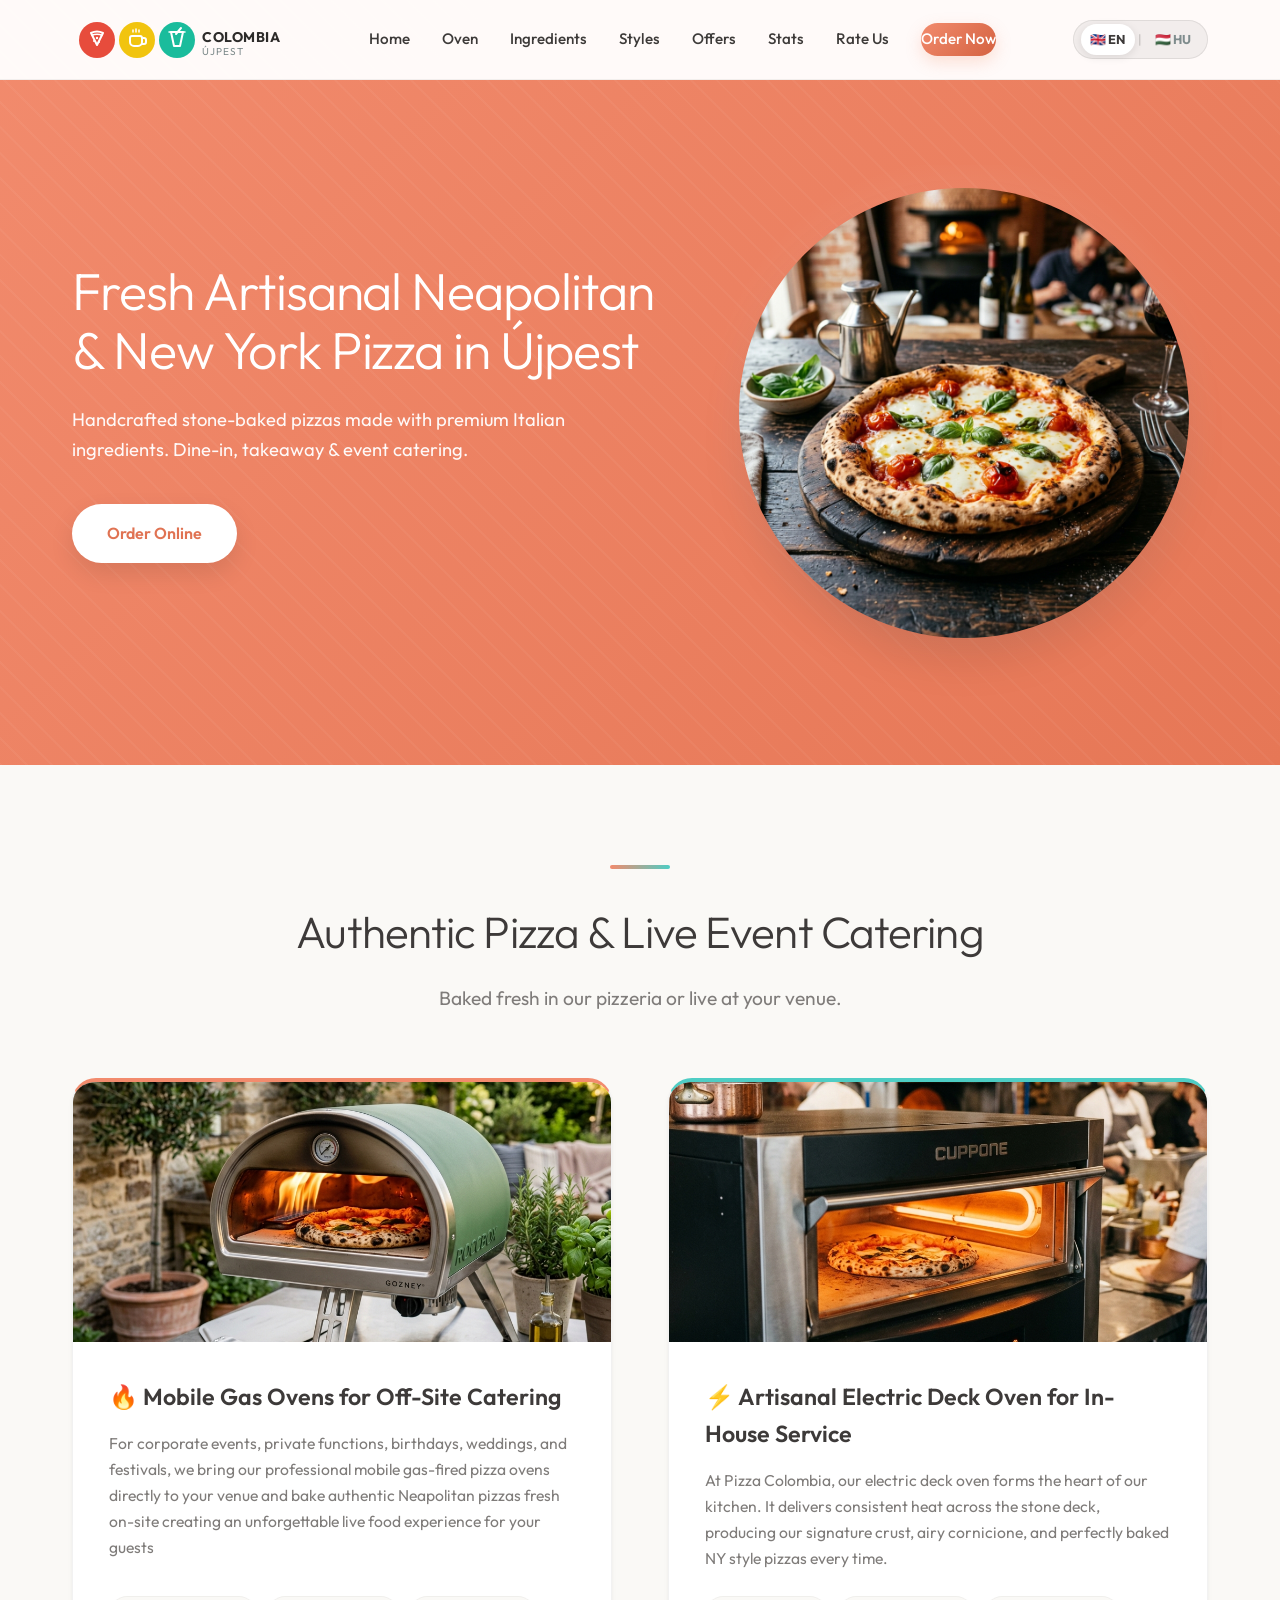
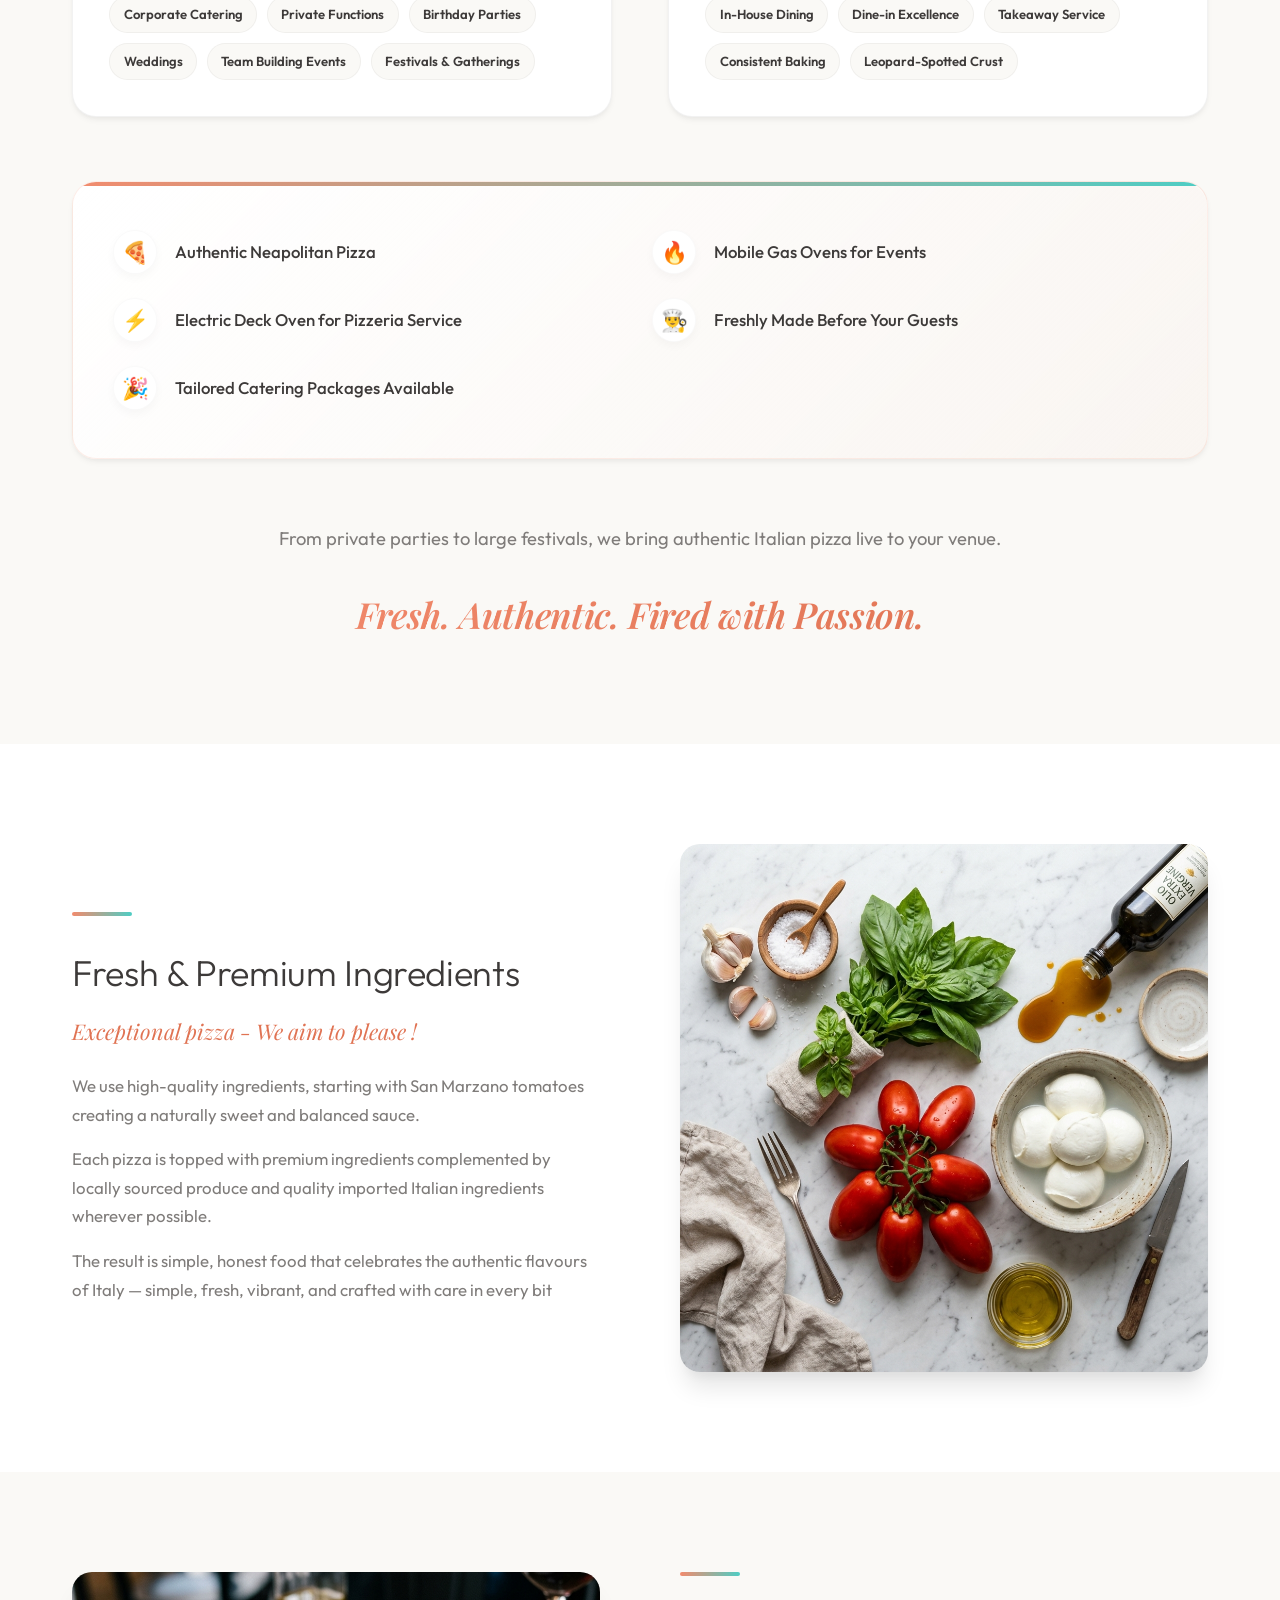
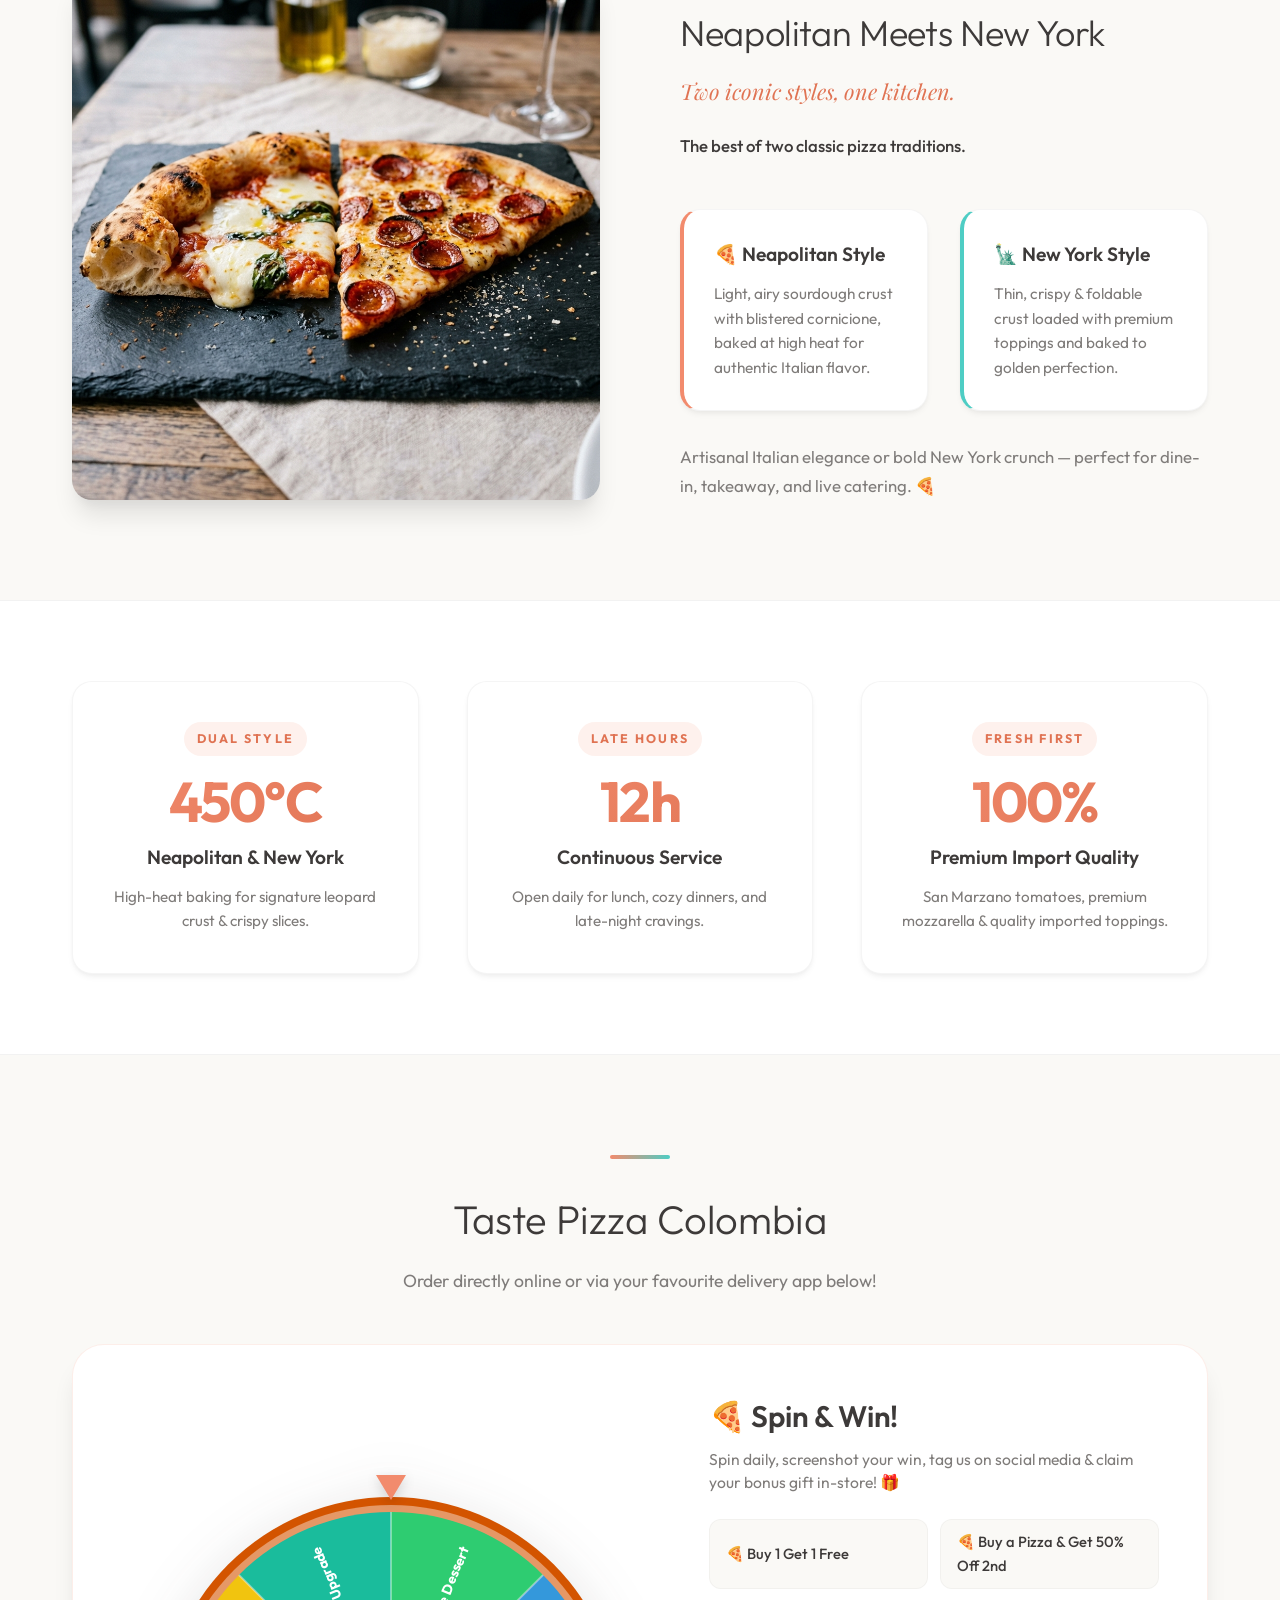
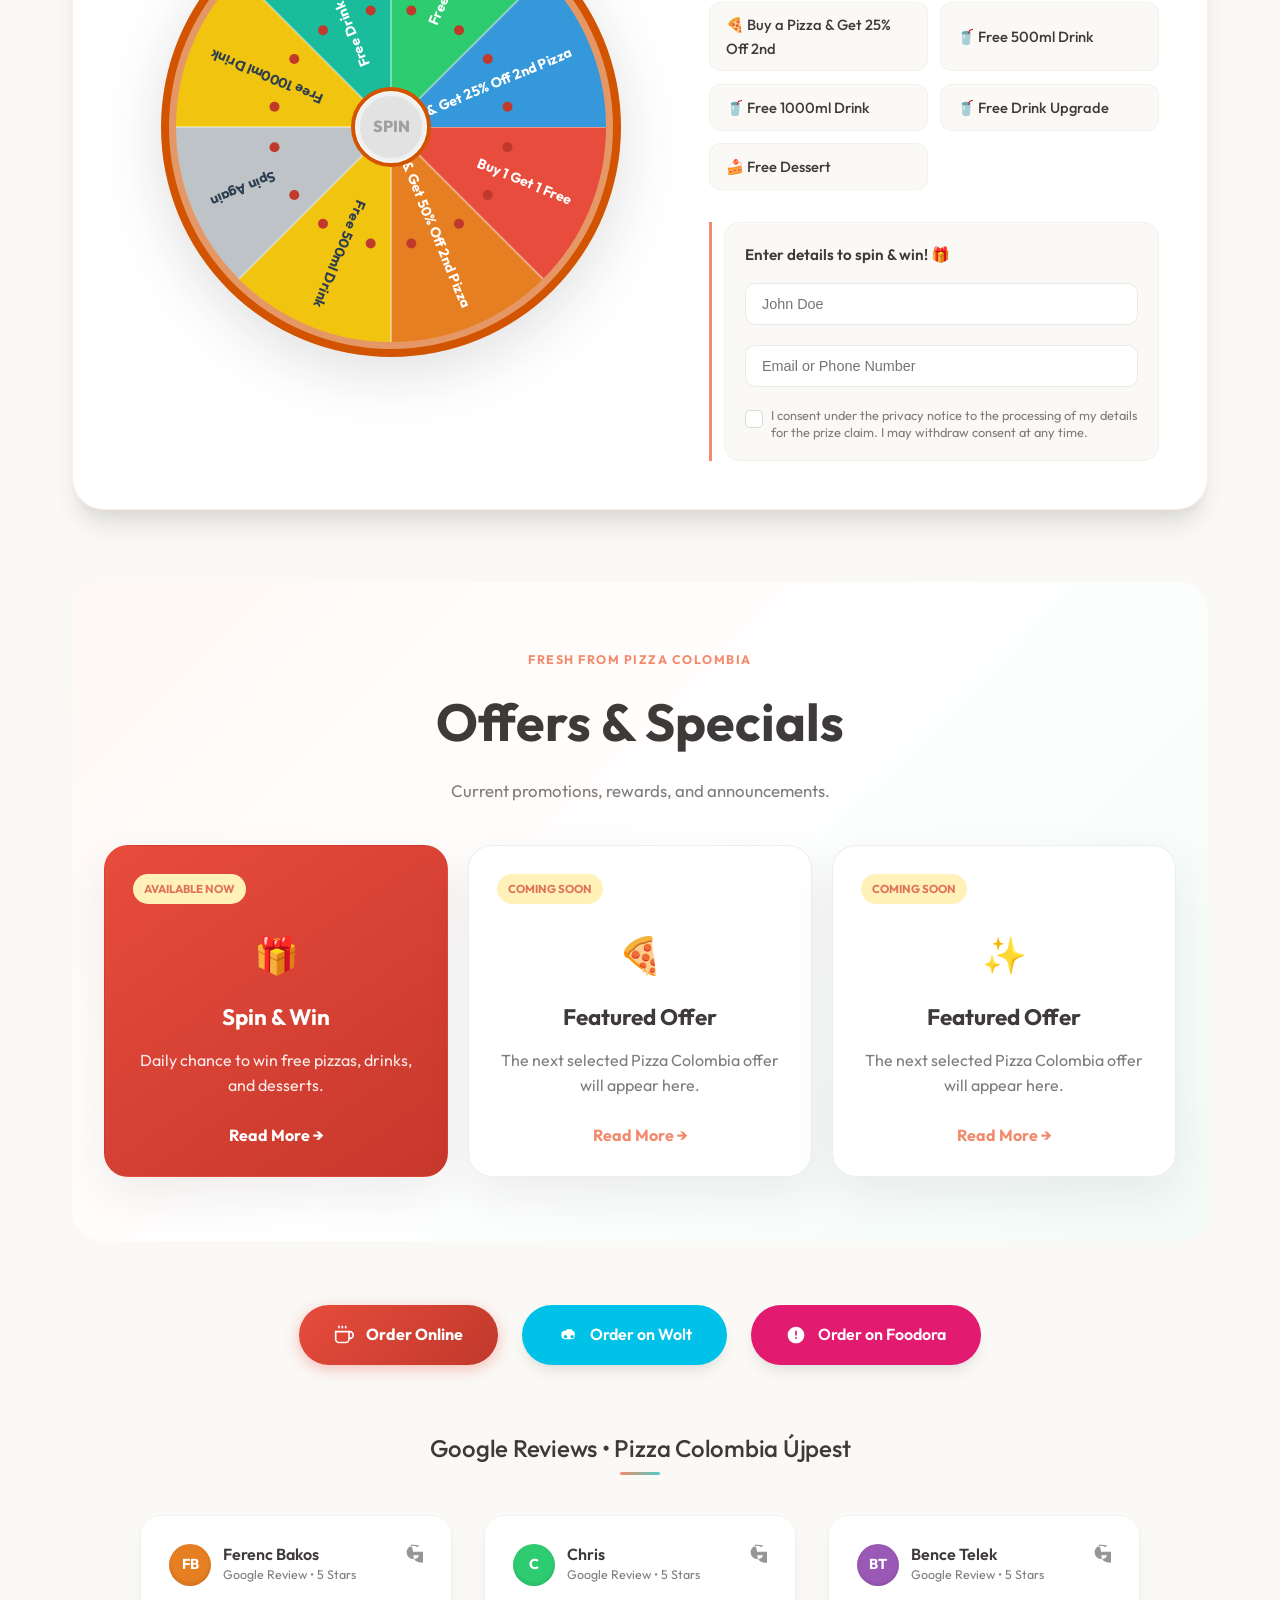
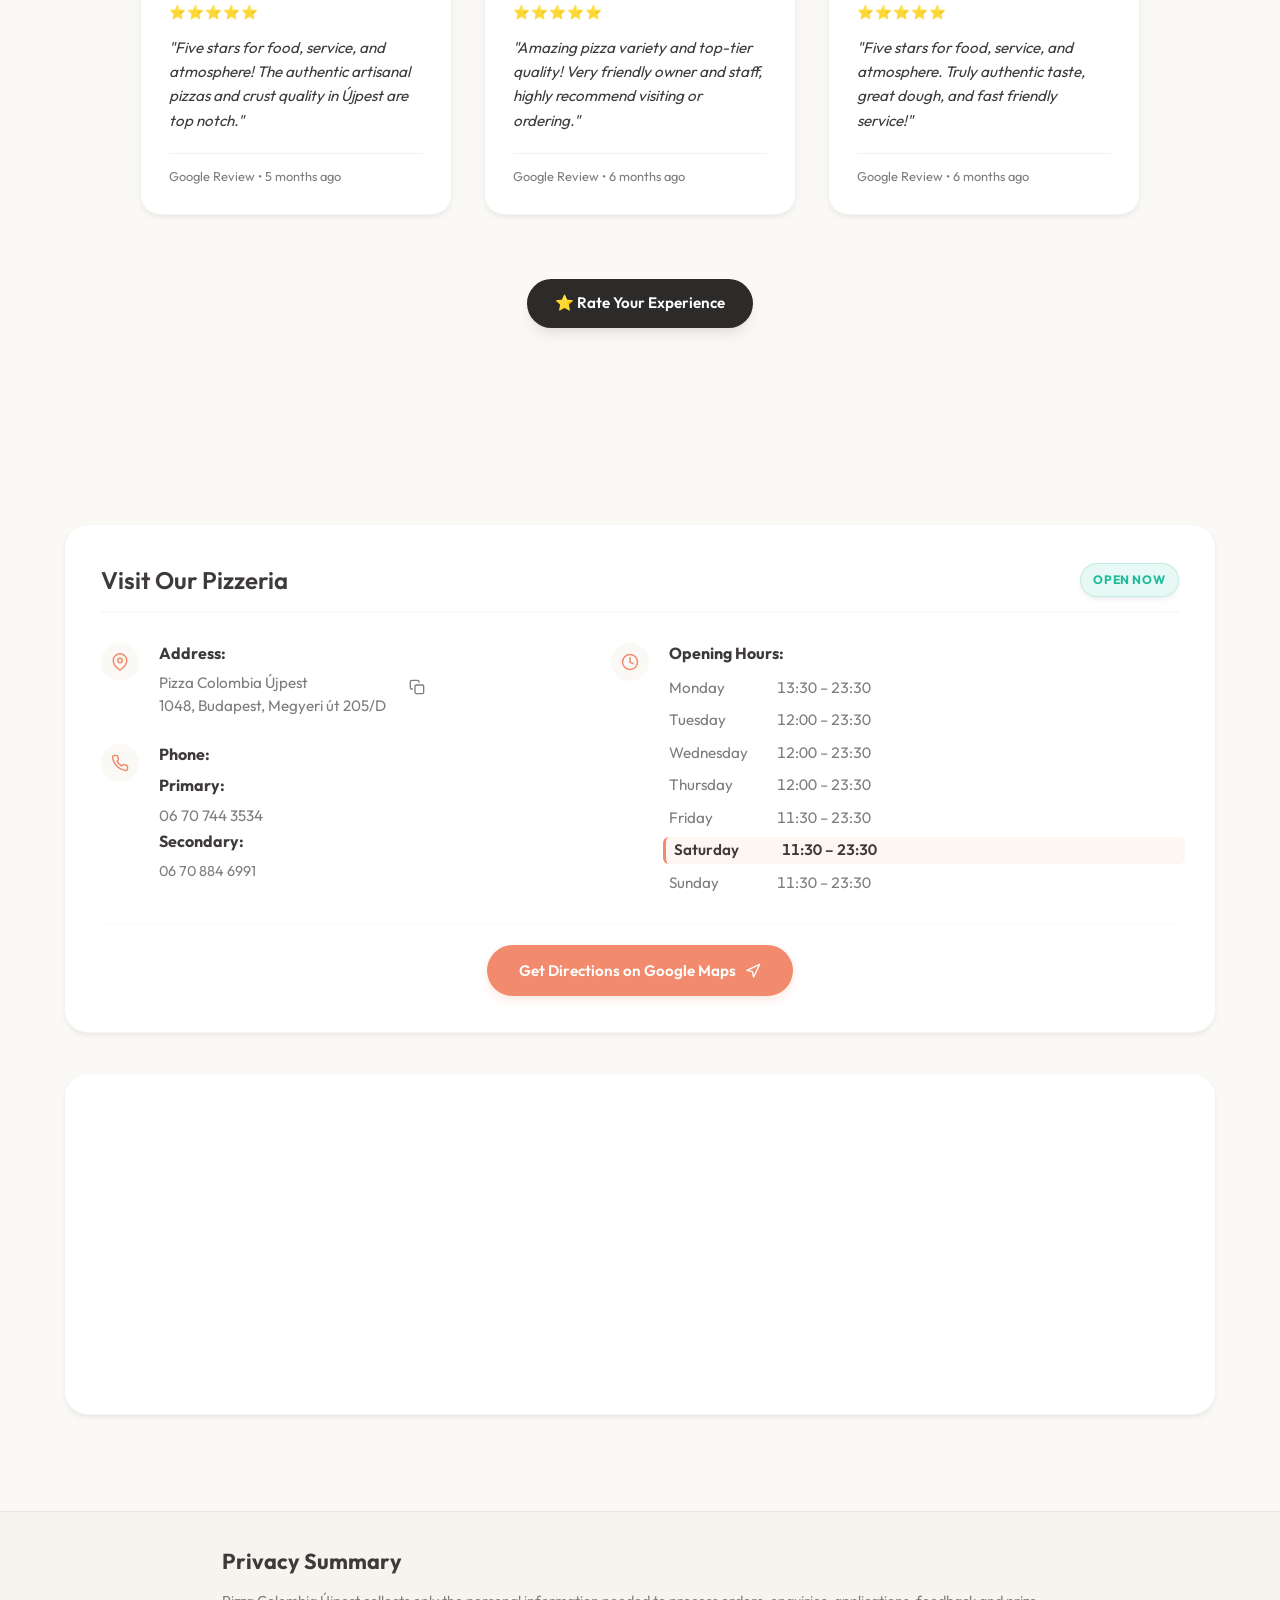
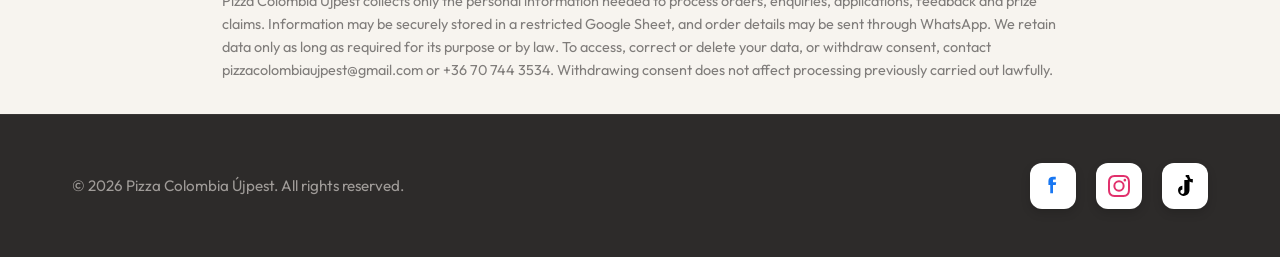
==== commit d909faf1: "Update 2nd Spin Again wheel slice to 25% Off 2nd Pizza" ====
--- a/index.html
+++ b/index.html
@@ -321,6 +321,7 @@
                 <div class="wheel-prizes-list">
                   <div class="prize-row"><span data-i18n="prize_bogo">🍕 Buy 1 Get 1 Free</span></div>
                   <div class="prize-row"><span data-i18n="prize_50_second">🍕 Buy a Pizza & Get 50% Off 2nd</span></div>
+                  <div class="prize-row"><span data-i18n="prize_25_second">🍕 Buy a Pizza & Get 25% Off 2nd</span></div>
                   <div class="prize-row"><span data-i18n="prize_drink_500">🥤 Free 500ml Drink</span></div>
                   <div class="prize-row"><span data-i18n="prize_drink_1000">🥤 Free 1000ml Drink</span></div>
                   <div class="prize-row"><span data-i18n="prize_drink_upgrade">🥤 Free Drink Upgrade</span></div>
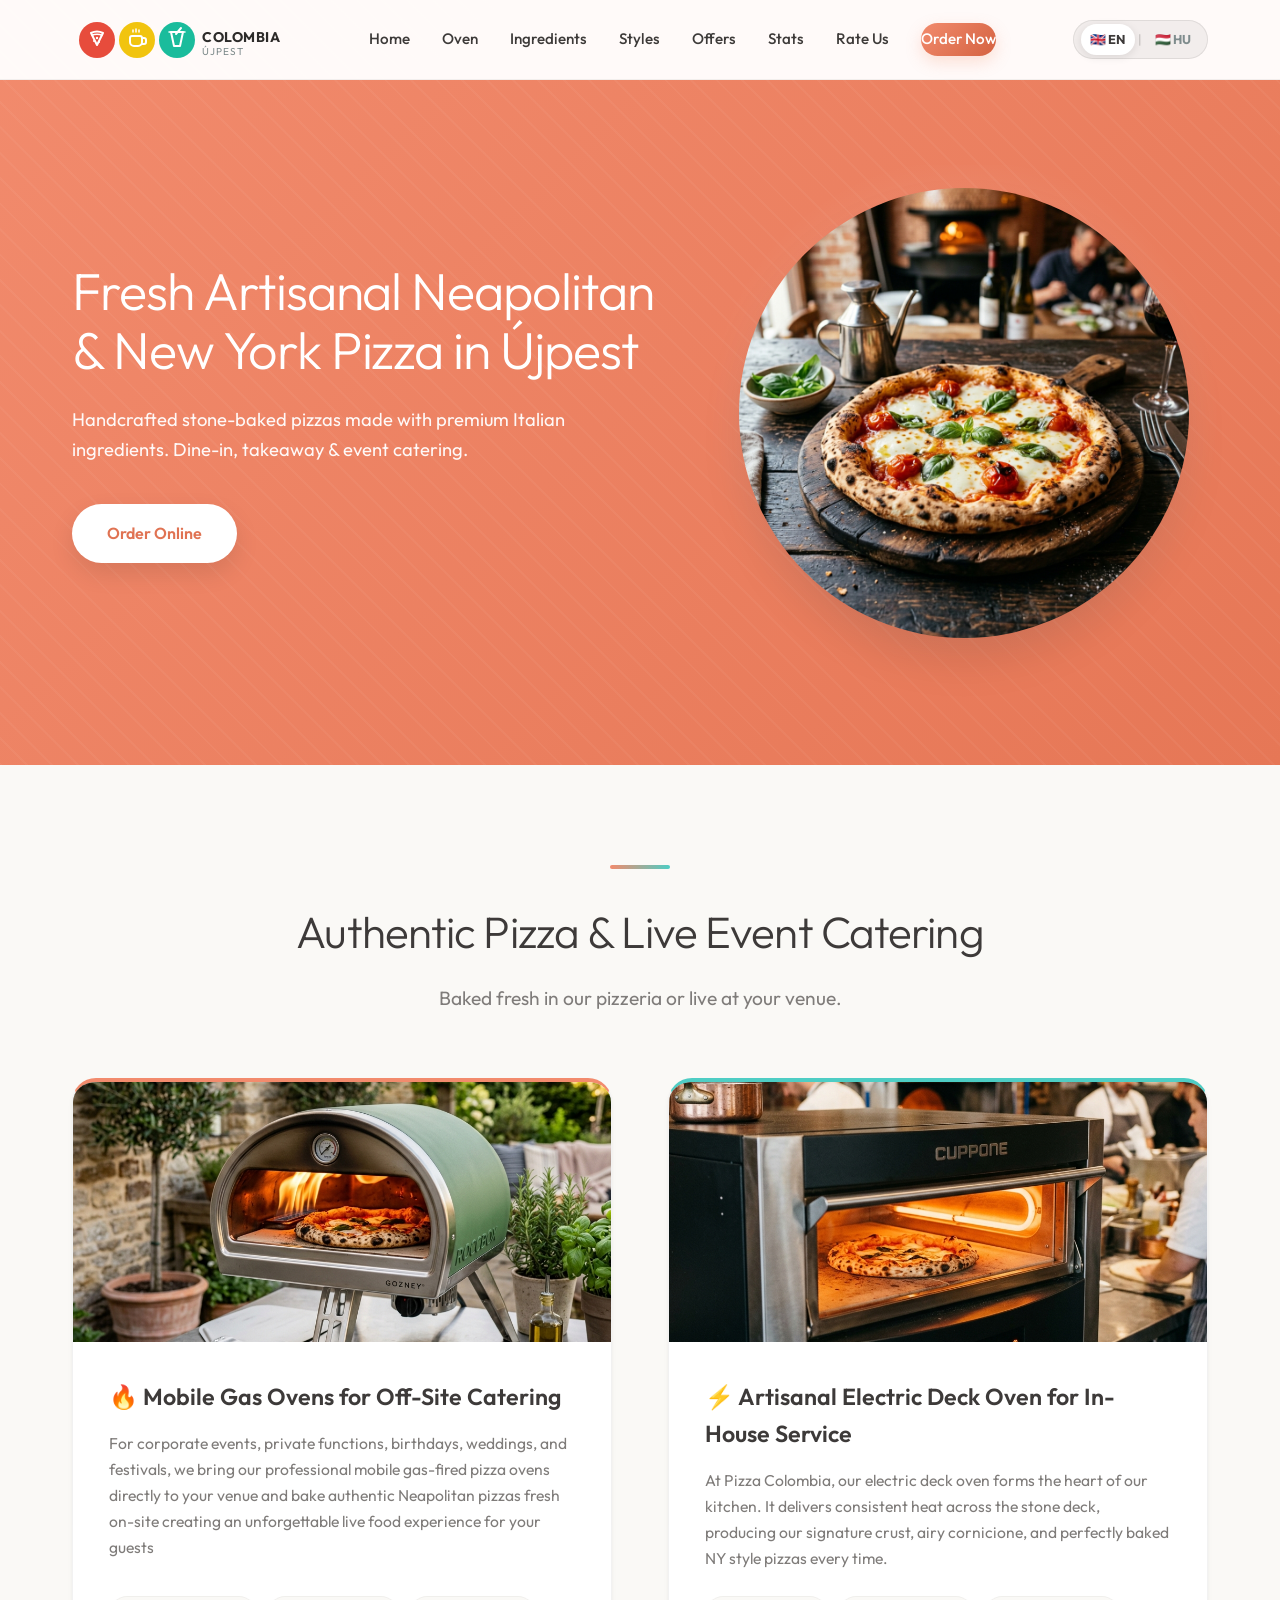
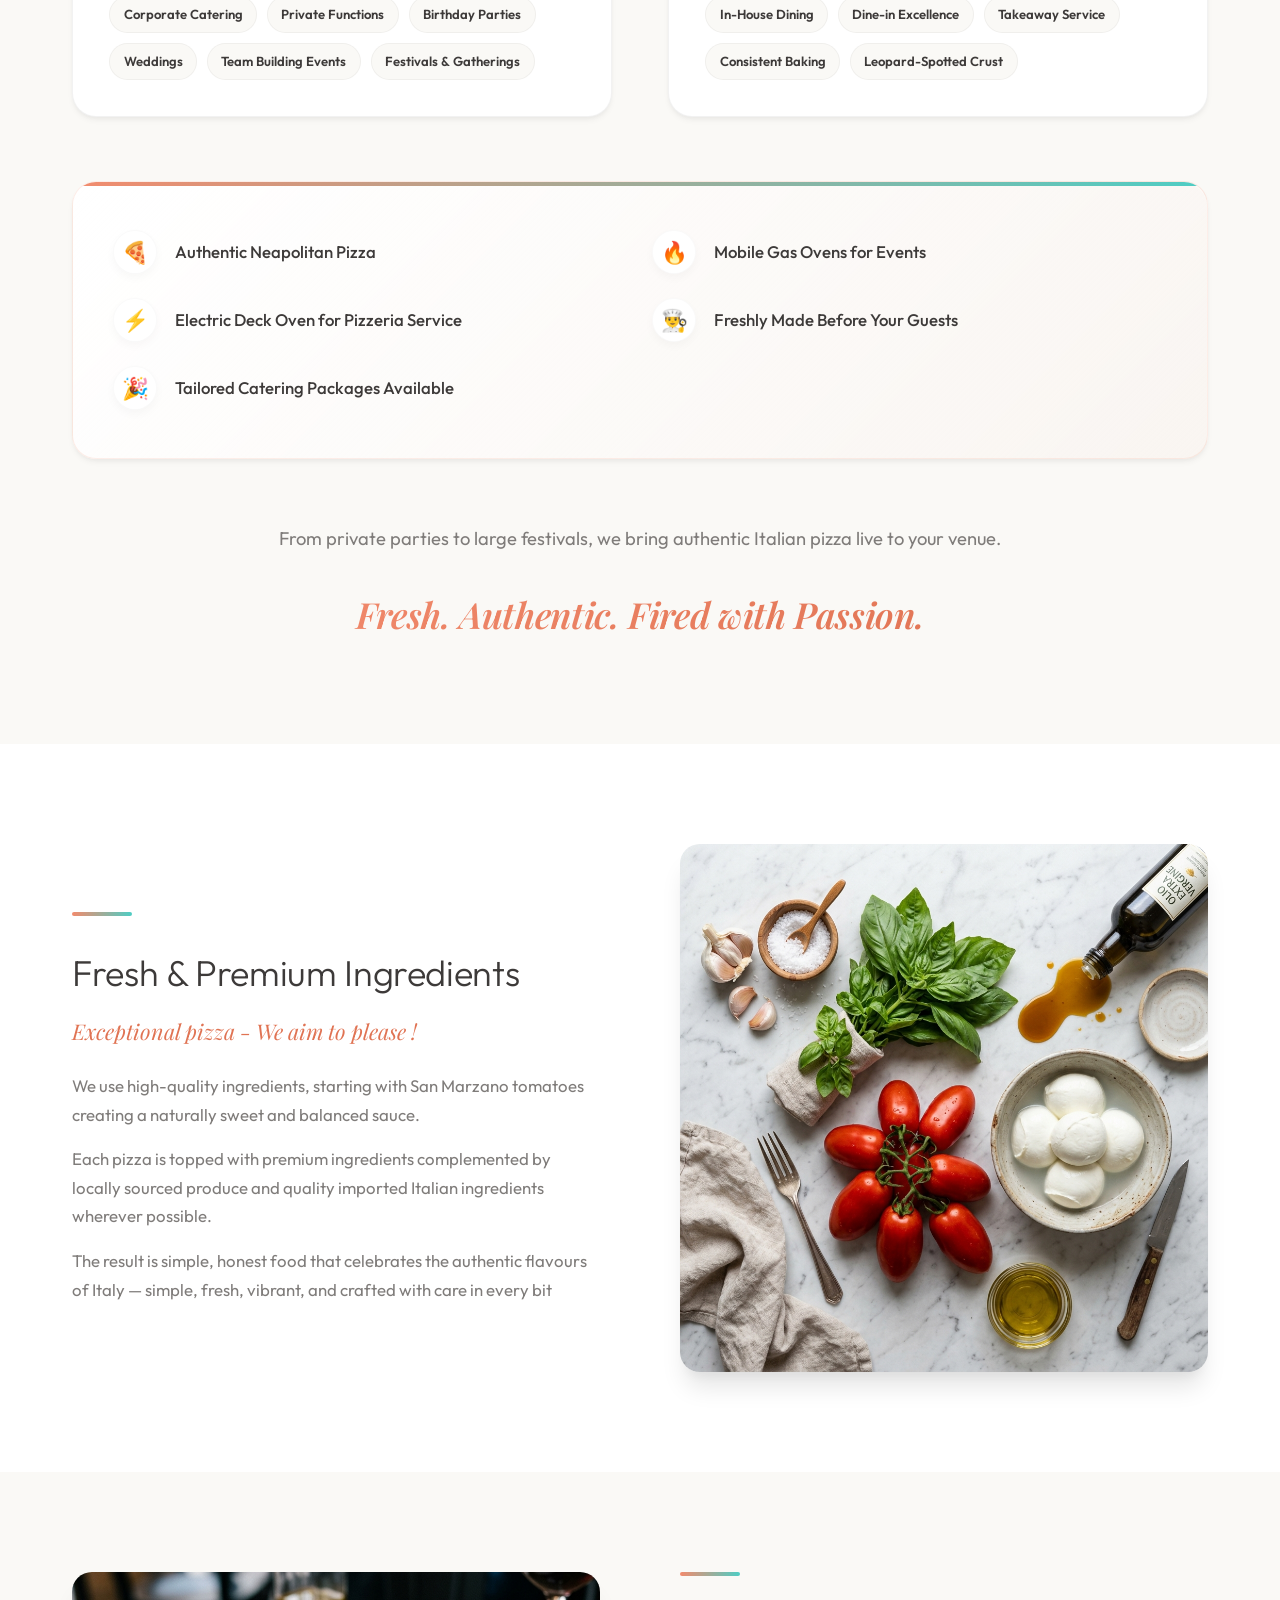
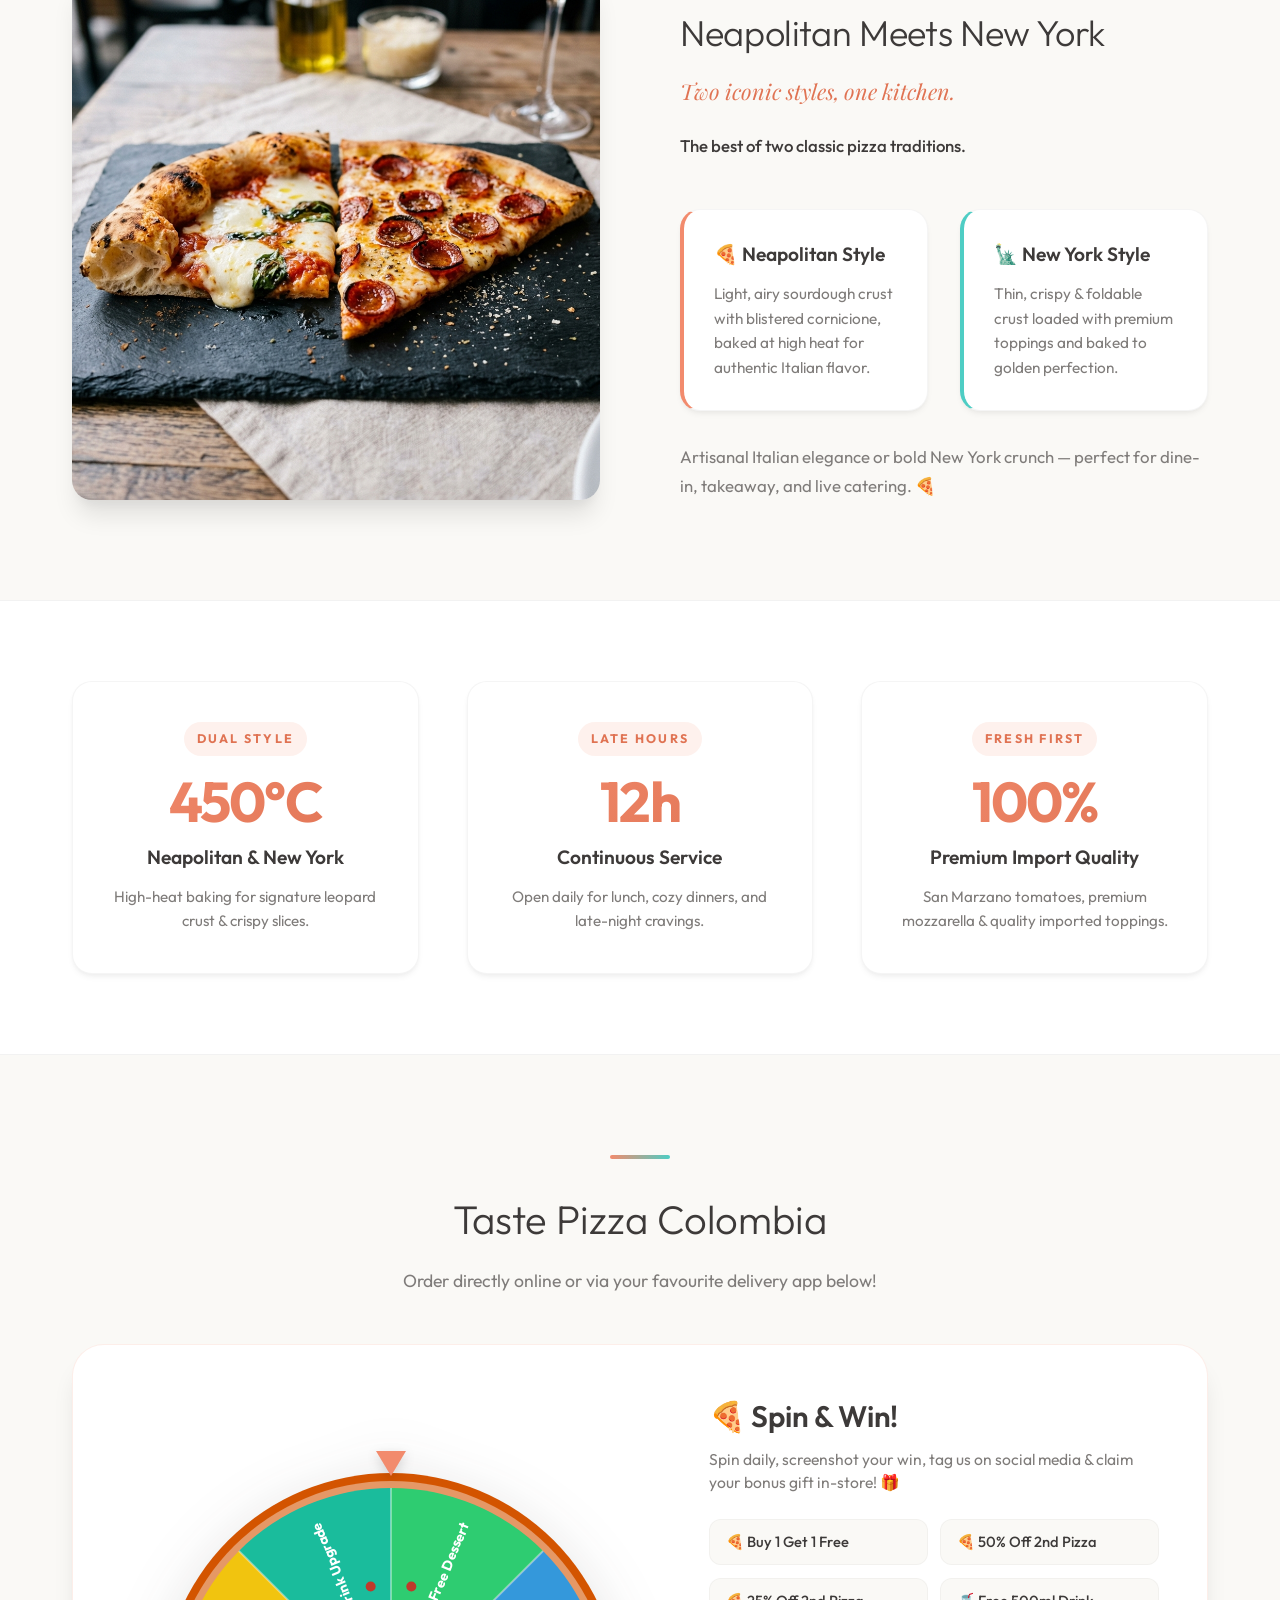
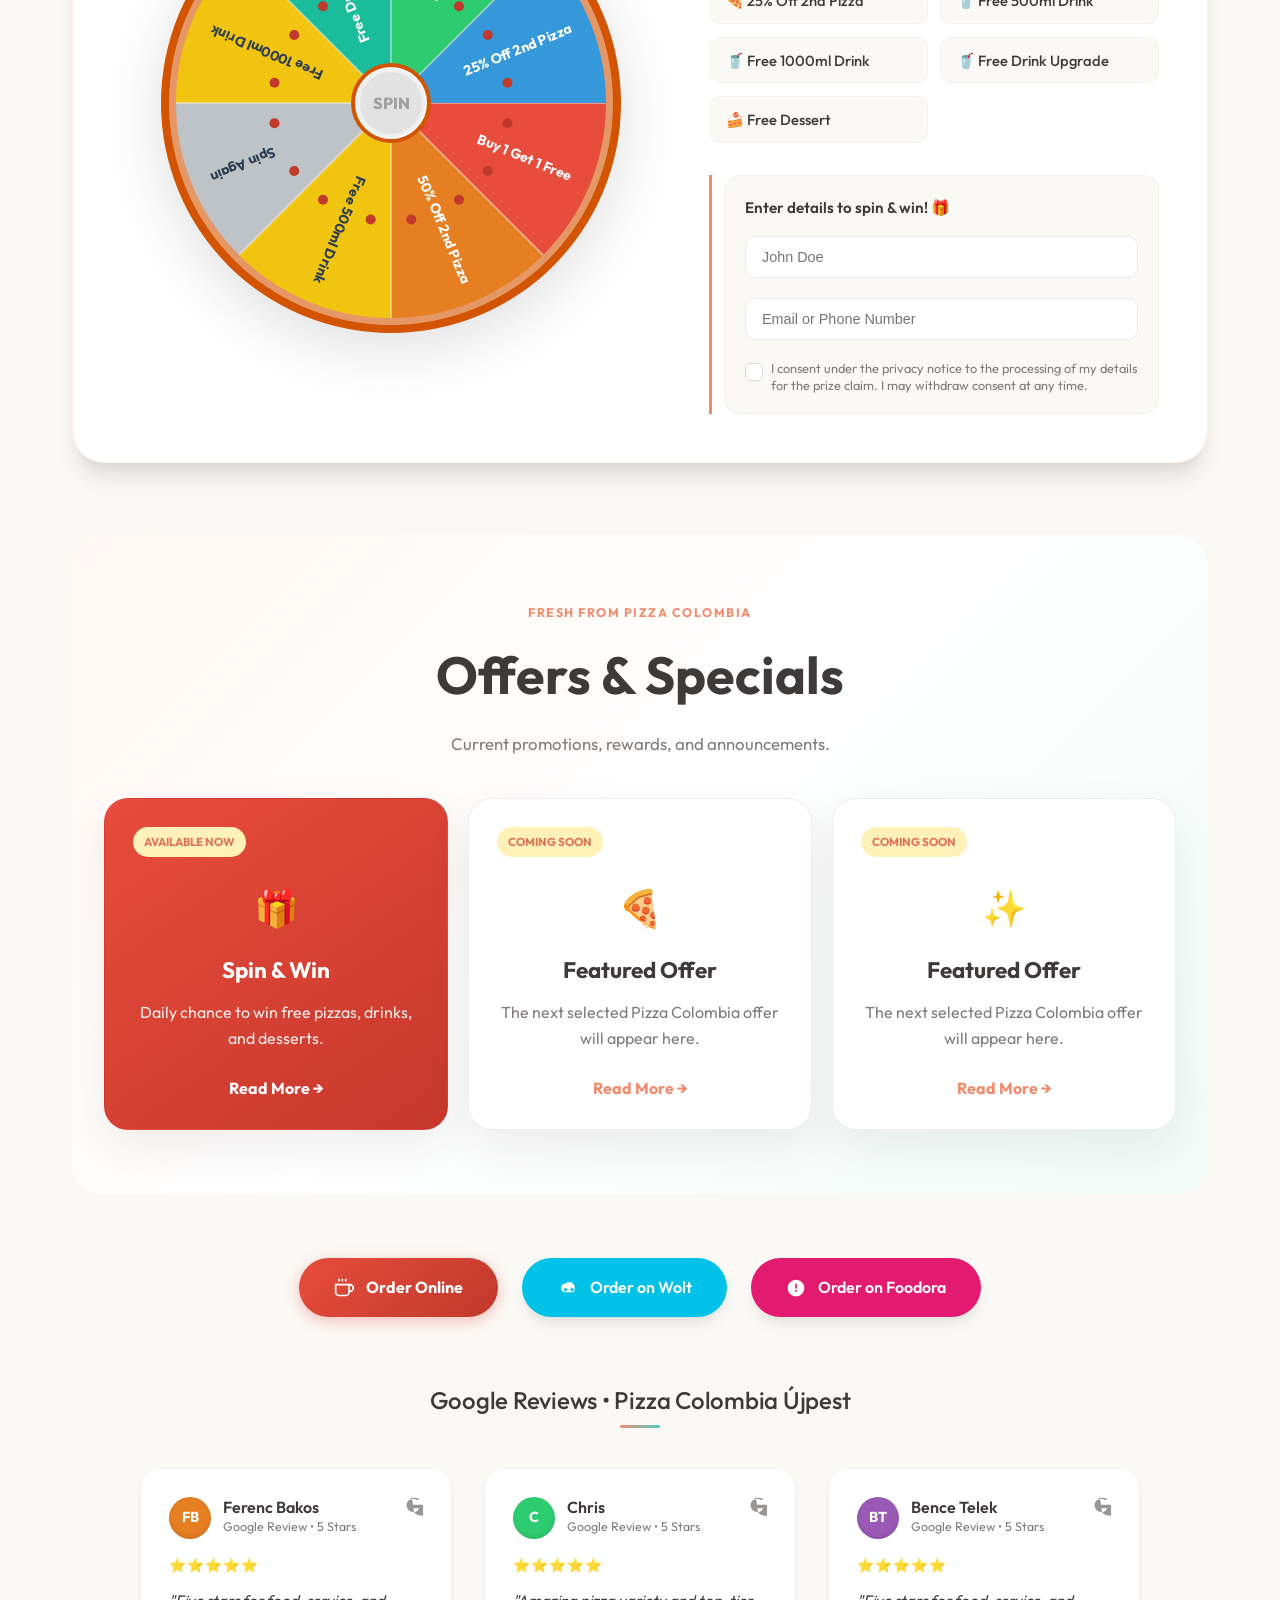
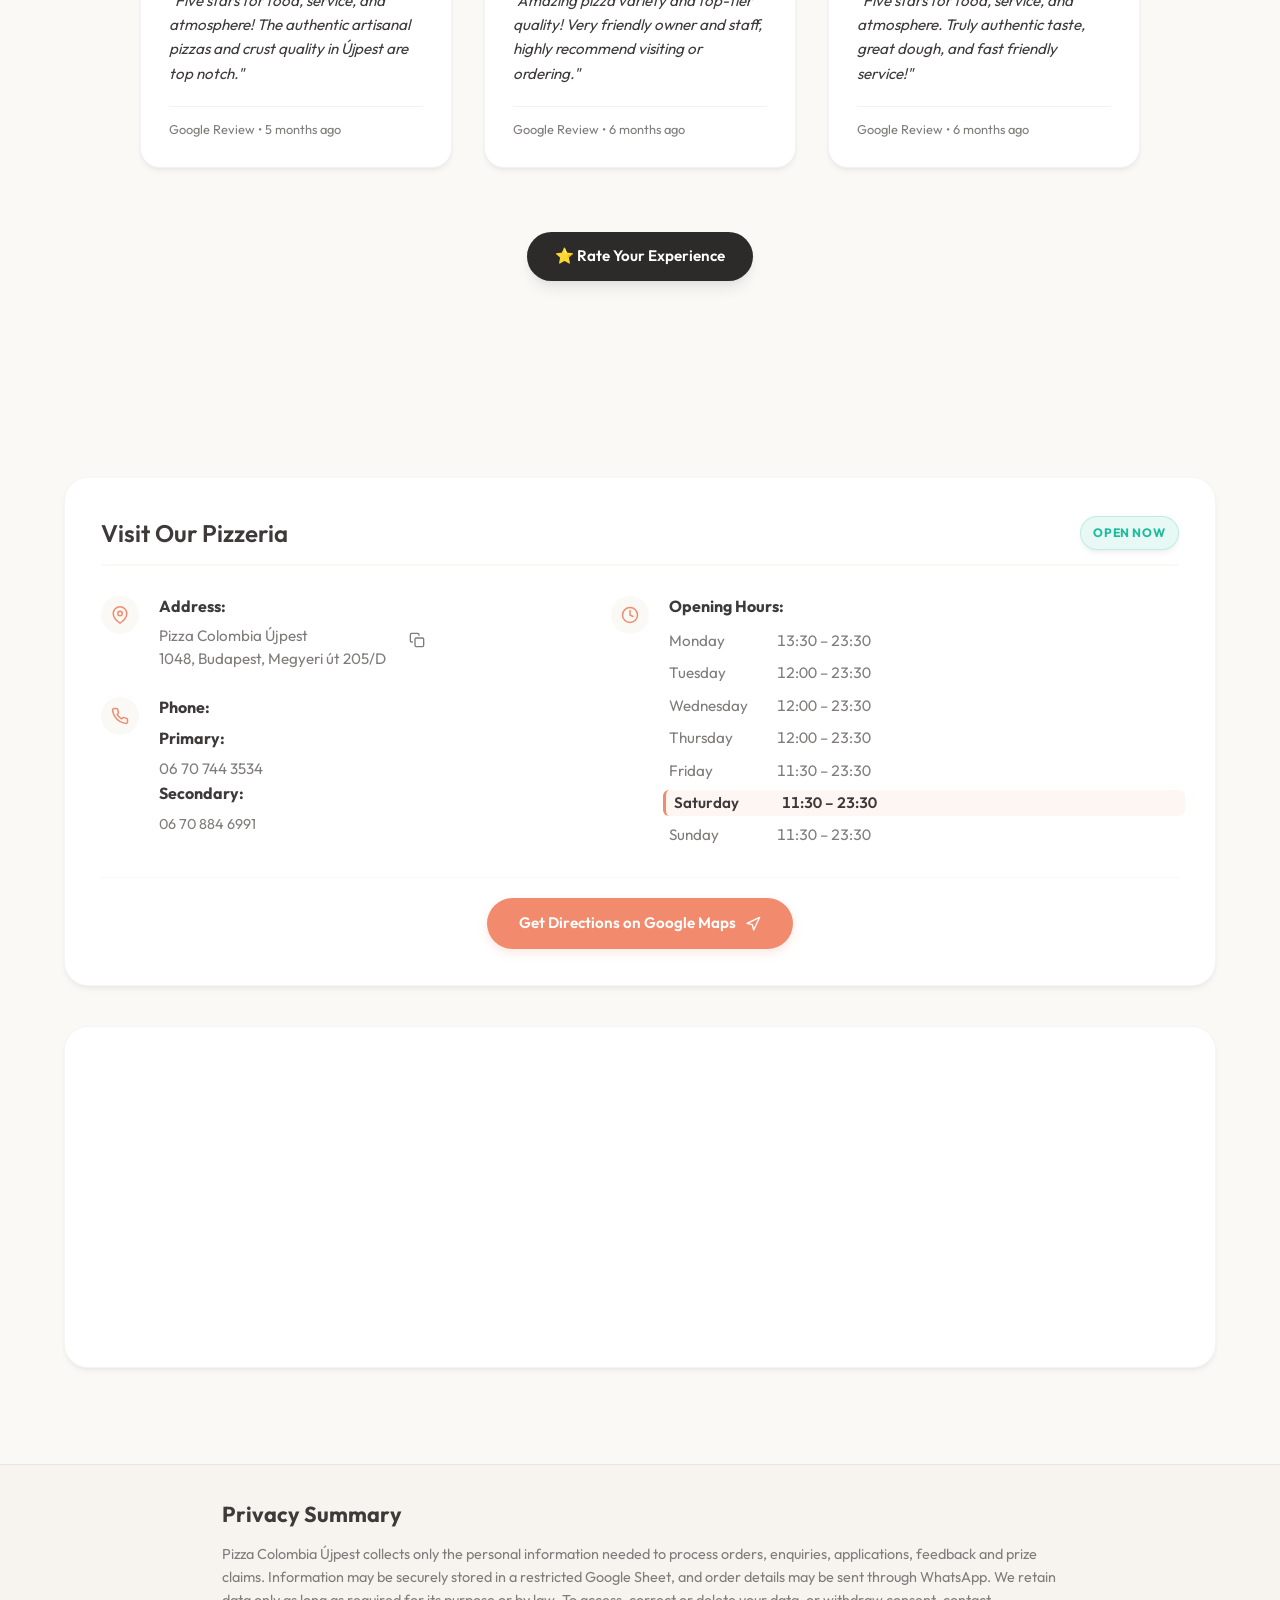
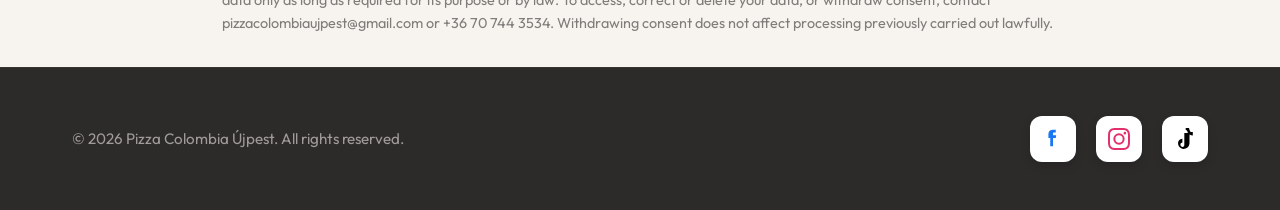
==== commit 65af5837: "Update prize names to 50% Off 2nd Pizza and 25% Off 2nd Pizza" ====
--- a/index.html
+++ b/index.html
@@ -320,8 +320,8 @@
               <div id="wheel-status-area" class="wheel-status-area">
                 <div class="wheel-prizes-list">
                   <div class="prize-row"><span data-i18n="prize_bogo">🍕 Buy 1 Get 1 Free</span></div>
-                  <div class="prize-row"><span data-i18n="prize_50_second">🍕 Buy a Pizza & Get 50% Off 2nd</span></div>
-                  <div class="prize-row"><span data-i18n="prize_25_second">🍕 Buy a Pizza & Get 25% Off 2nd</span></div>
+                  <div class="prize-row"><span data-i18n="prize_50_second">🍕 50% Off 2nd Pizza</span></div>
+                  <div class="prize-row"><span data-i18n="prize_25_second">🍕 25% Off 2nd Pizza</span></div>
                   <div class="prize-row"><span data-i18n="prize_drink_500">🥤 Free 500ml Drink</span></div>
                   <div class="prize-row"><span data-i18n="prize_drink_1000">🥤 Free 1000ml Drink</span></div>
                   <div class="prize-row"><span data-i18n="prize_drink_upgrade">🥤 Free Drink Upgrade</span></div>
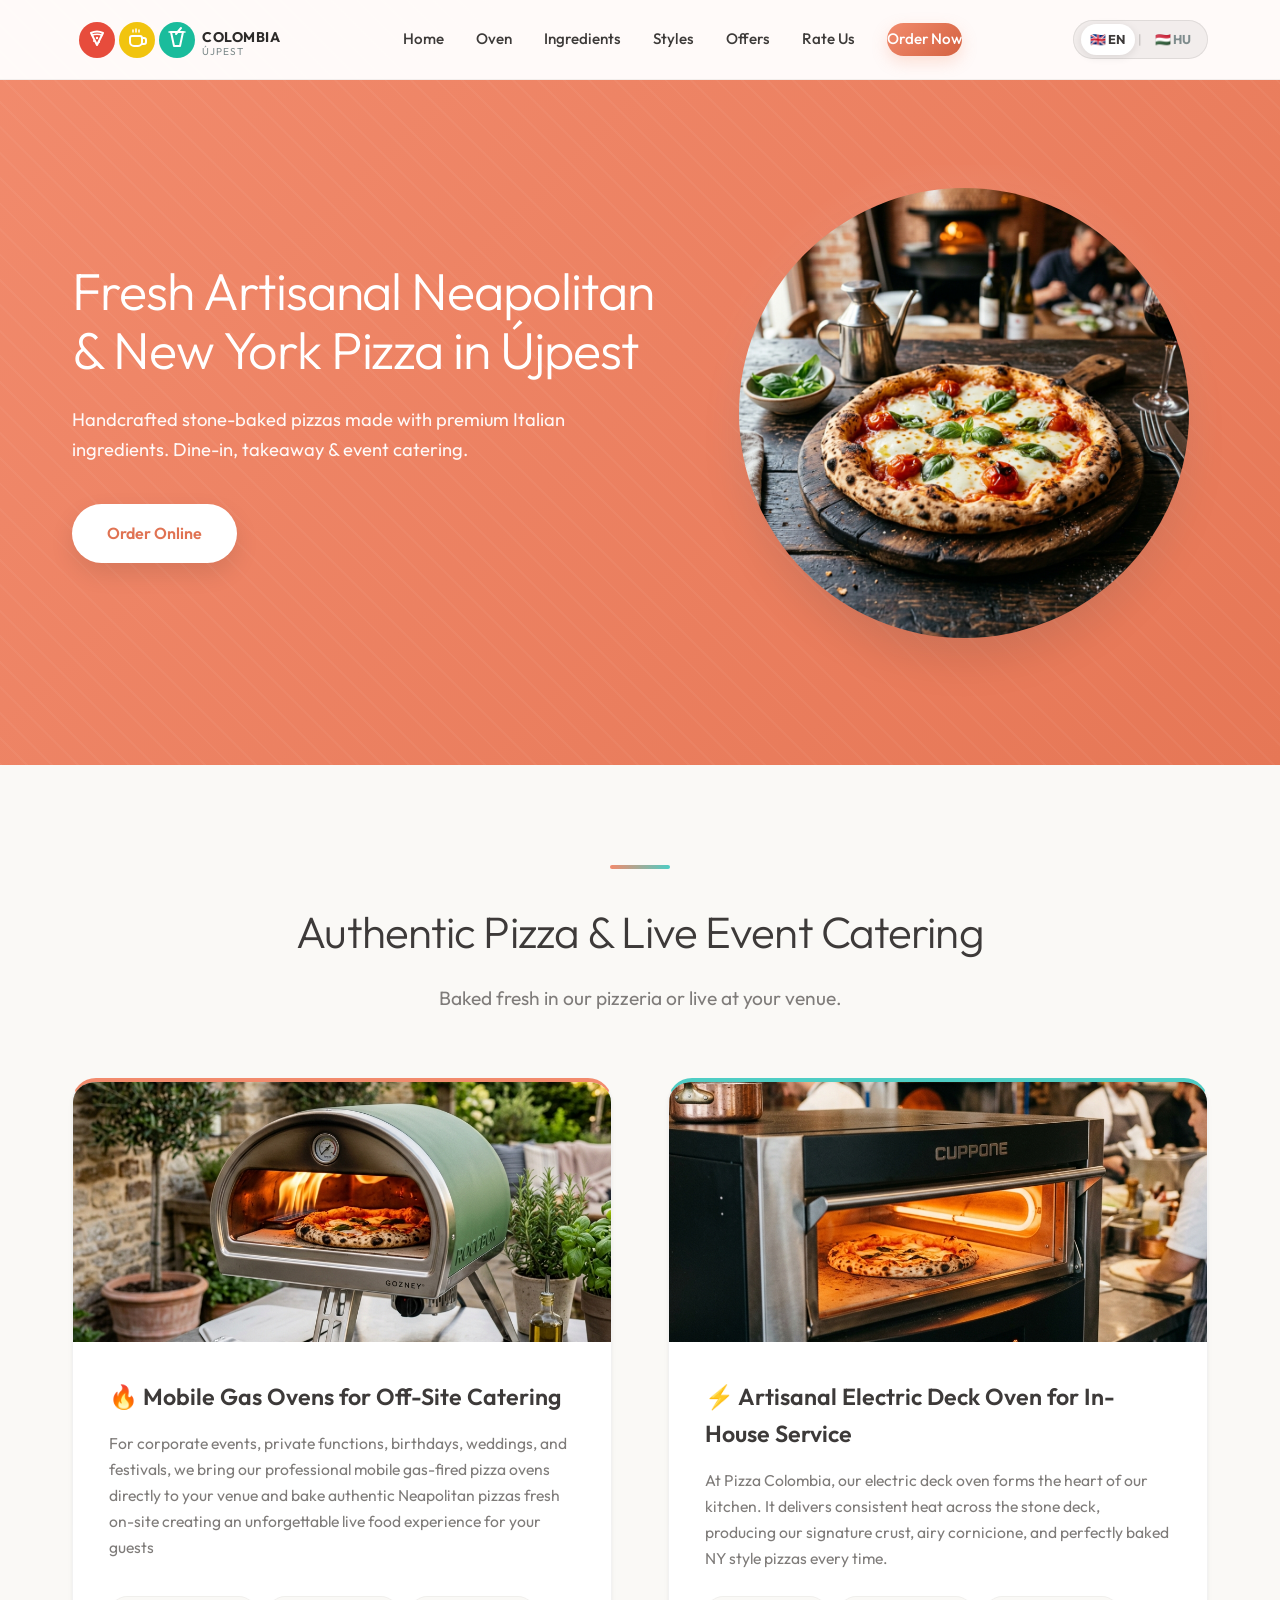
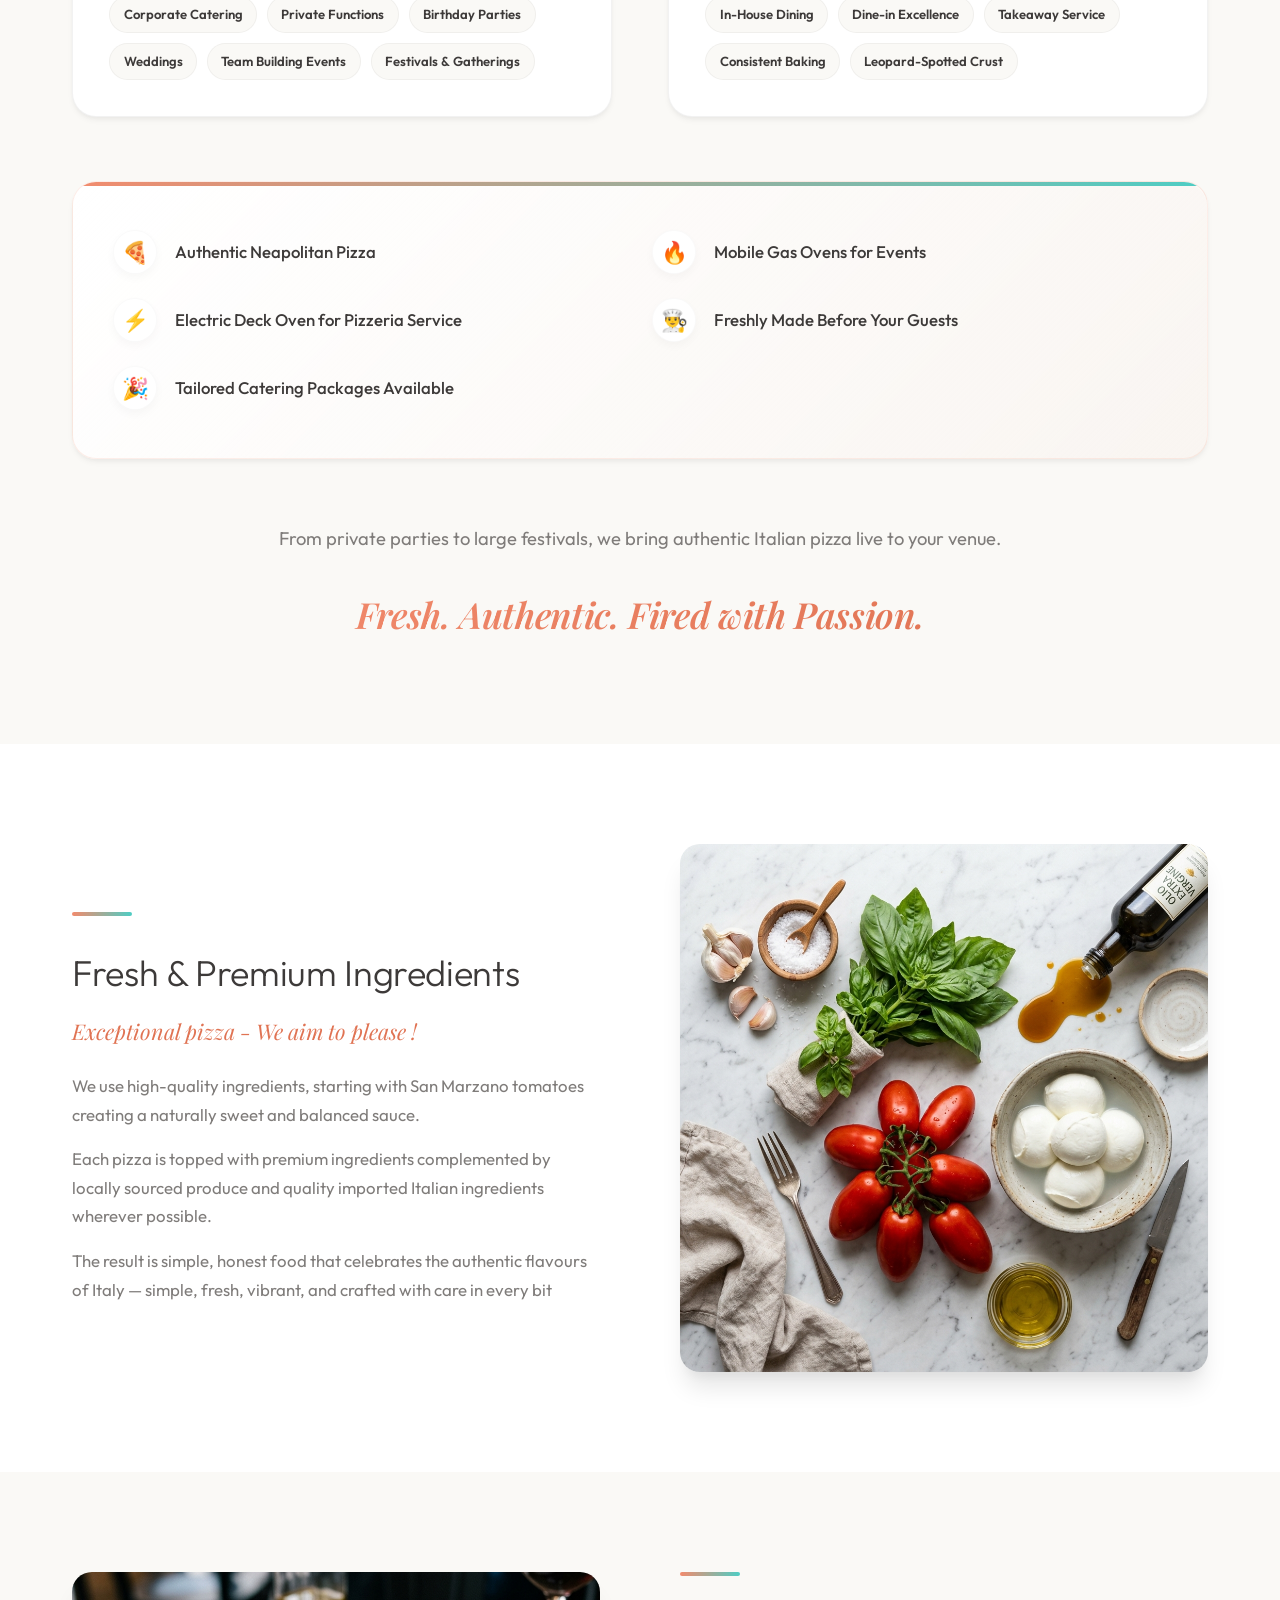
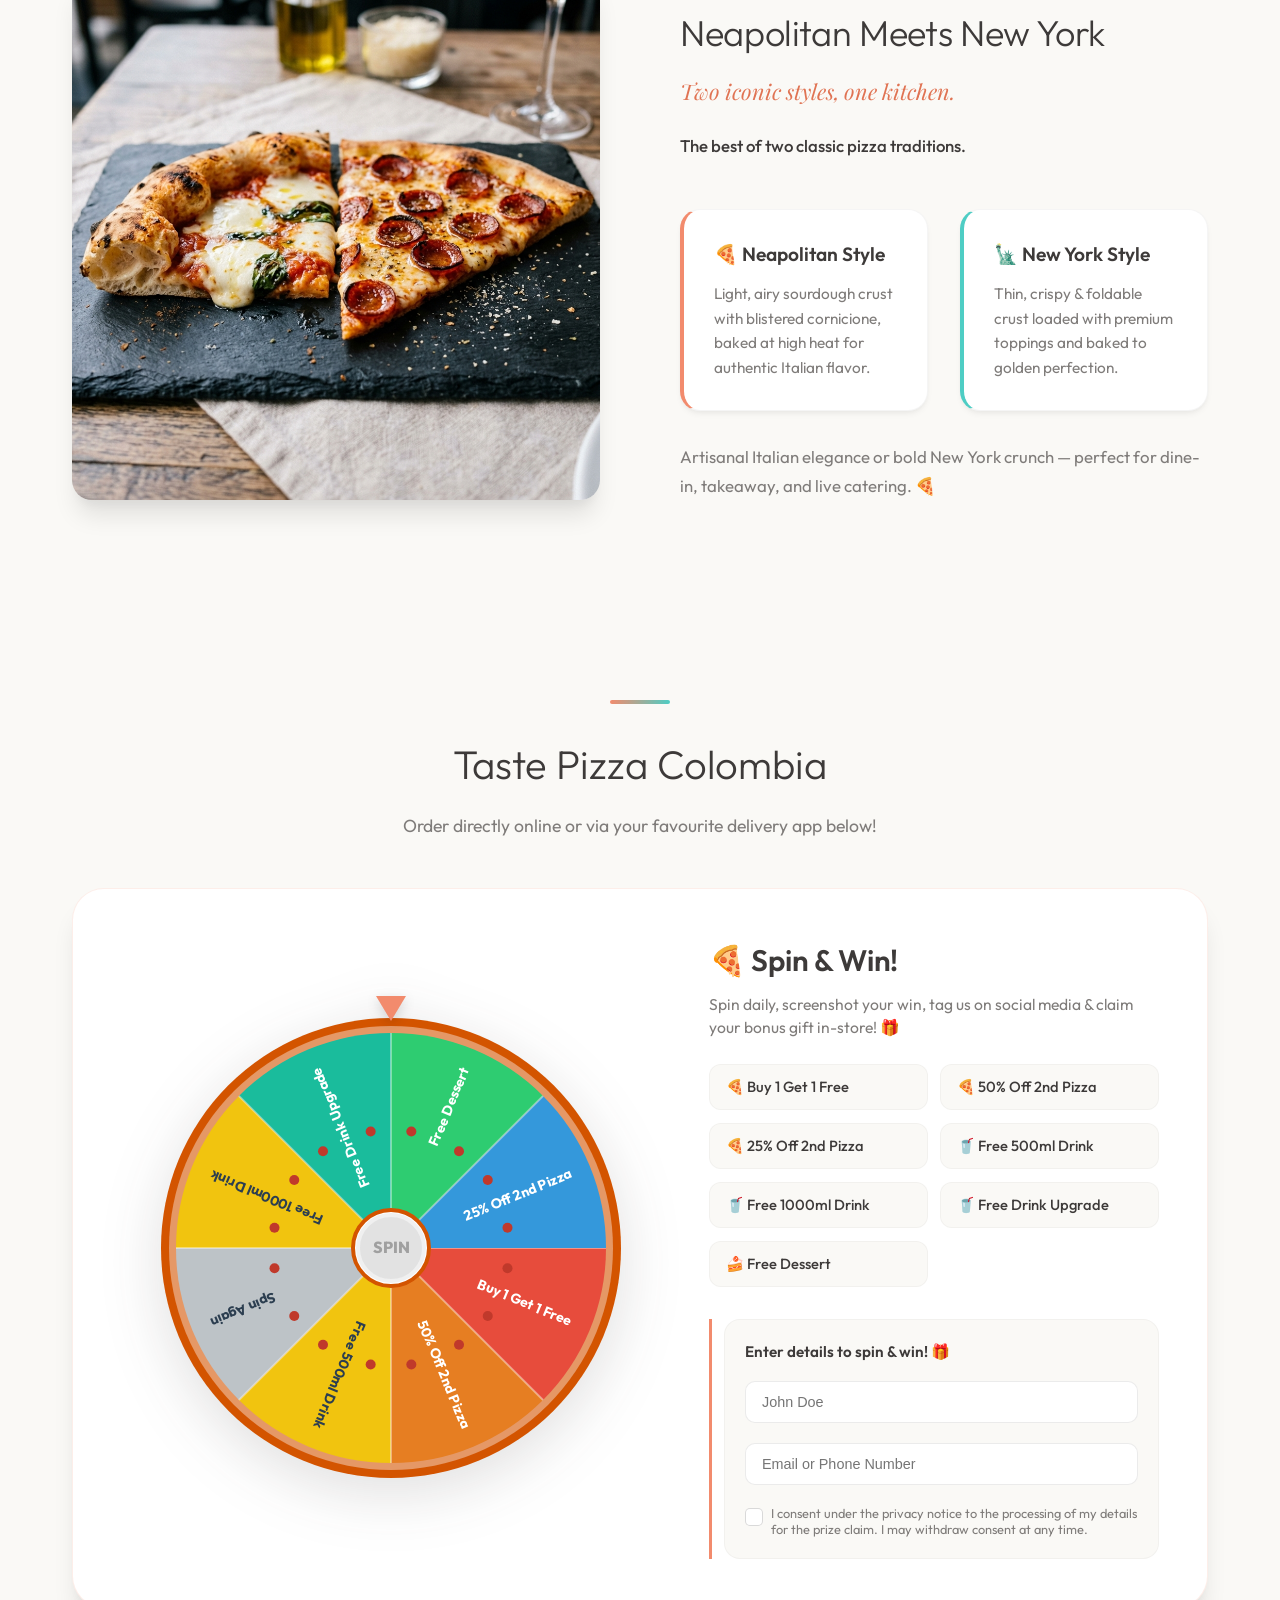
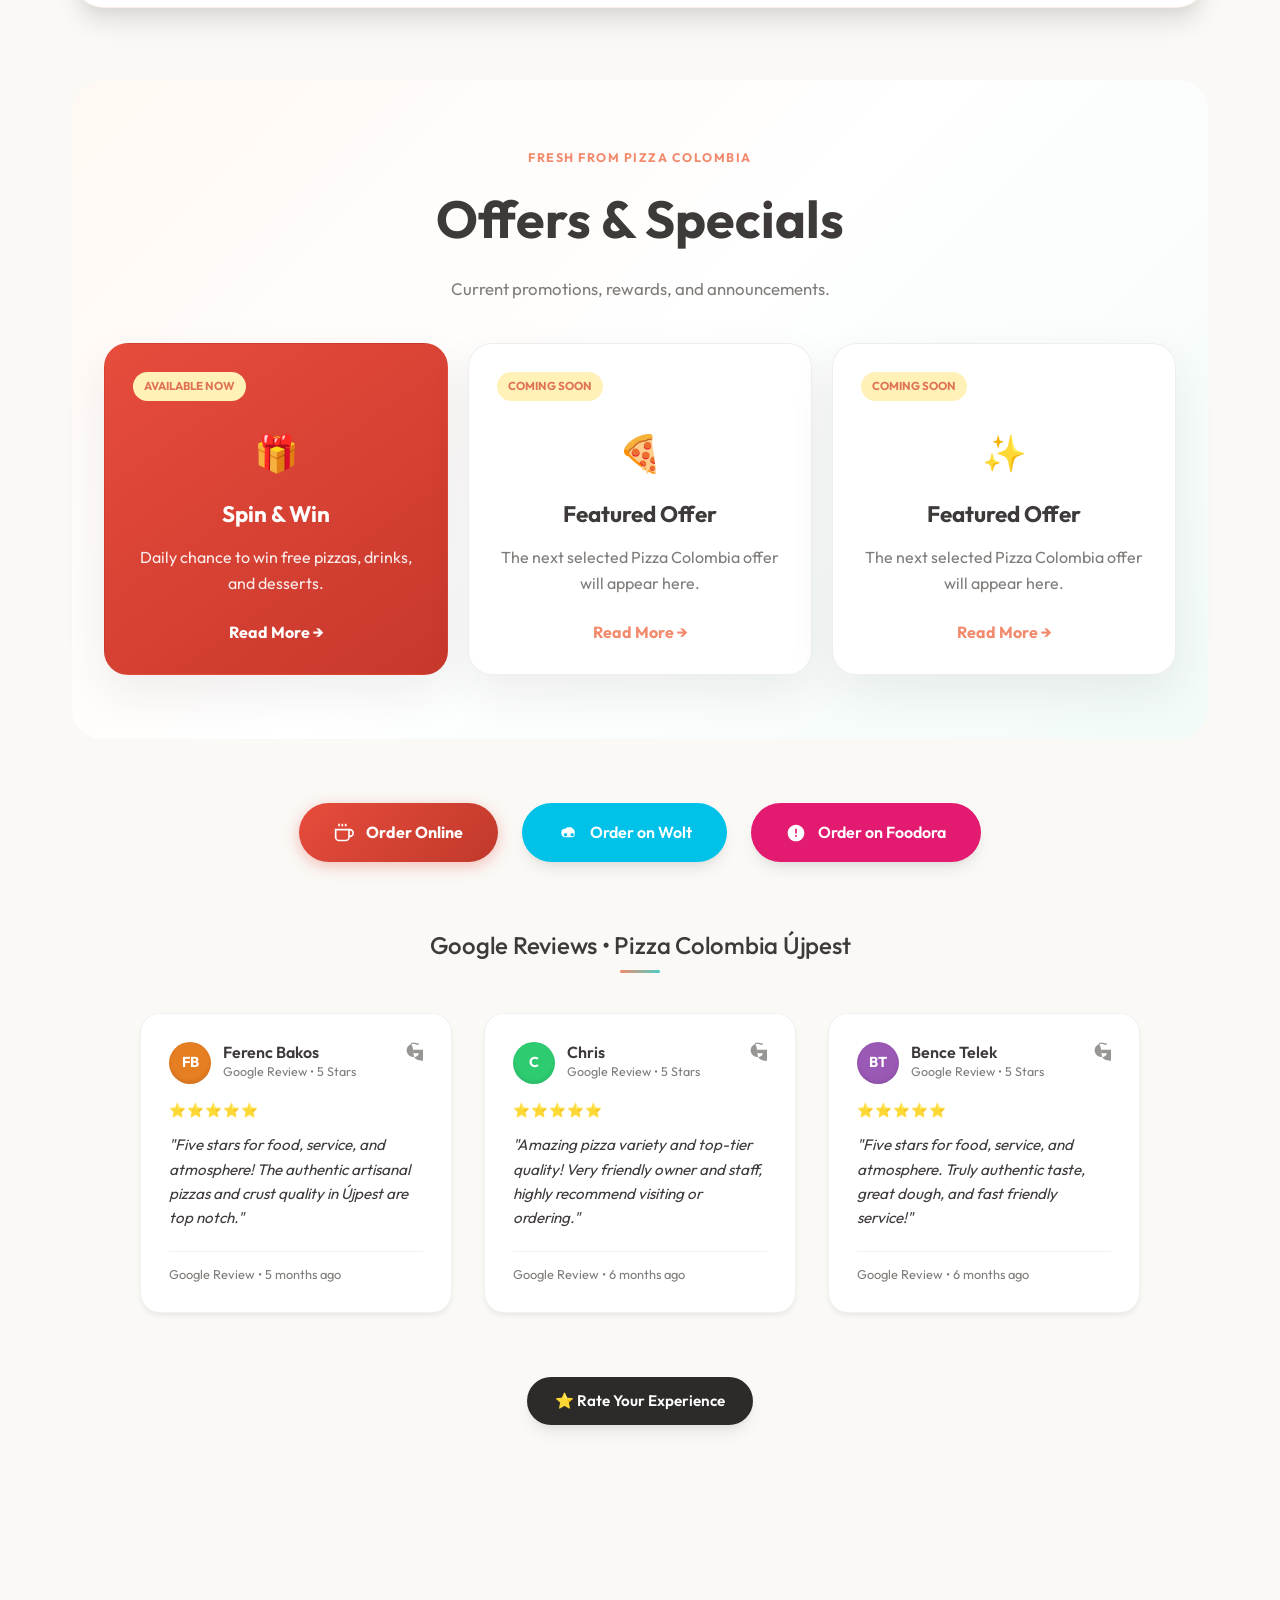
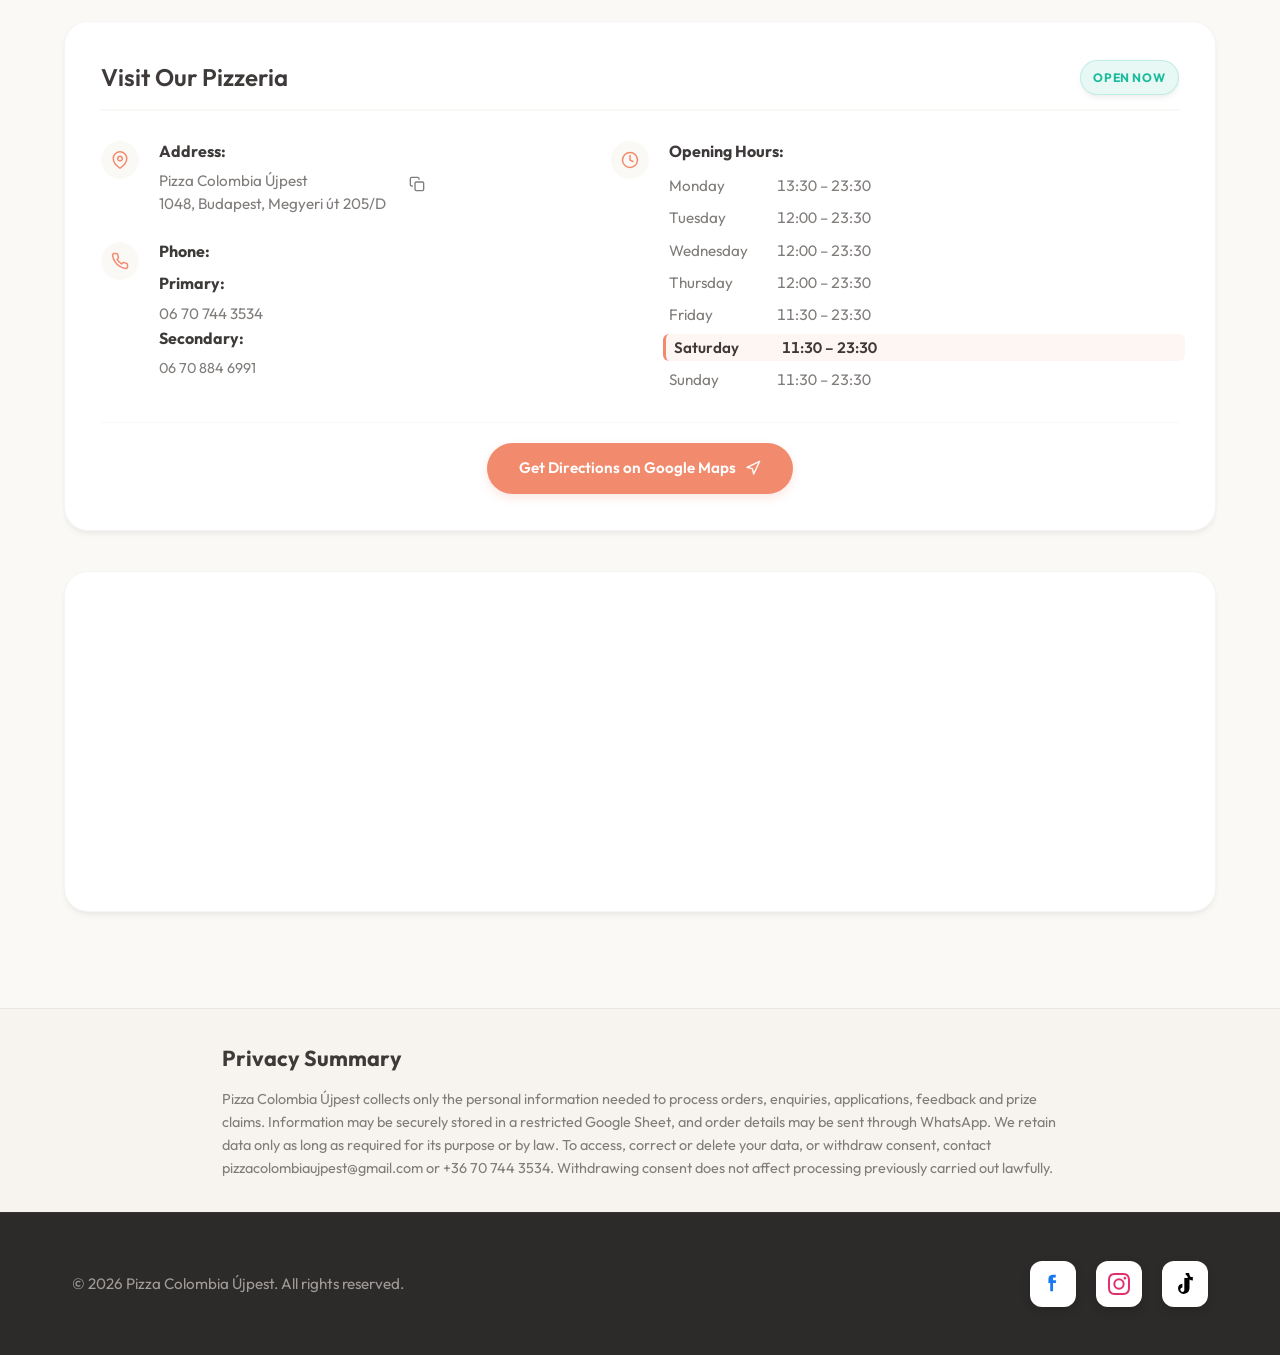
==== commit 6f874939: "Comment out stats section and nav links per boss request" ====
--- a/index.html
+++ b/index.html
@@ -22,7 +22,7 @@
   <!-- Navigation Bar -->
   <header class="navbar">
     <div class="nav-container">
-      <a href="#" class="logo-group">
+      <a href="#hero" class="logo-group">
         <svg class="brand-logo" viewBox="0 0 220 50" fill="none" xmlns="http://www.w3.org/2000/svg">
           <!-- Pizza Circle (Red) -->
           <circle cx="25" cy="25" r="18" fill="#E74C3C" />
@@ -58,7 +58,7 @@
         <a href="#showcase-2" data-i18n="nav_ingredients">Ingredients</a>
         <a href="#showcase-3" data-i18n="nav_styles">Styles</a>
         <a href="offers.html" data-i18n="nav_whats_new">Offers</a>
-        <a href="#stats" data-i18n="nav_stats">Stats</a>
+        <!-- <a href="#stats" data-i18n="nav_stats">Stats</a> -->
         <a href="#rate" data-i18n="nav_rate_experience">Rate Us</a>
         <a href="https://mychef.rest/menu/pizza-colombia?table_token=Ct4TDFk9HmufFlm5t47mSlgEO5Yg1RZn" target="_blank" rel="noopener noreferrer" class="btn-nav-order" data-i18n="nav_order">Order Now</a>
       </nav>
@@ -85,7 +85,7 @@
     <a href="#showcase-2" data-i18n="nav_ingredients">Ingredients</a>
     <a href="#showcase-3" data-i18n="nav_styles">Styles</a>
     <a href="offers.html" data-i18n="nav_whats_new">Offers</a>
-    <a href="#stats" data-i18n="nav_stats">Stats</a>
+    <!-- <a href="#stats" data-i18n="nav_stats">Stats</a> -->
     <a href="#rate" data-i18n="nav_rate_experience">⭐ Rate Your Experience</a>
     <a href="https://mychef.rest/menu/pizza-colombia?table_token=Ct4TDFk9HmufFlm5t47mSlgEO5Yg1RZn" target="_blank" rel="noopener noreferrer" class="btn-mobile-order" data-i18n="nav_order_mobile">Order Online</a>
     <div class="lang-selector" style="margin-top: 1.5rem; display: inline-flex; justify-content: center; gap: 0.5rem; align-items: center; width: auto; margin-left: auto; margin-right: auto; box-sizing: border-box;">
@@ -266,7 +266,8 @@
     </div>
   </section>
 
-  <!-- Brand Highlights Section -->
+  <!-- Brand Highlights Section (Commented out per request) -->
+  <!--
   <section id="stats" class="stats-section scroll-reveal">
     <div class="container stats-container">
       <div class="stat-card">
@@ -289,6 +290,7 @@
       </div>
     </div>
   </section>
+  -->
 
   <!-- Order & Info Section -->
   <section id="order" class="order-section scroll-reveal">
@@ -1354,7 +1356,7 @@
         <div class="happy-actions-box">
           <p class="happy-intro" data-i18n="happy_intro">We're delighted you enjoyed your experience! Please consider leaving us a review online or sending private feedback:</p>
           <div class="review-buttons-group">
-            <a href="https://maps.google.com/?cid=pizzacolombiaujpest" target="_blank" rel="noopener noreferrer" class="btn-rate-platform btn-google-review">
+            <a href="https://www.google.com/maps/search/?api=1&query=Pizza+Colombia+Újpest" target="_blank" rel="noopener noreferrer" class="btn-rate-platform btn-google-review">
               <svg class="rate-icon-svg" viewBox="0 0 24 24" fill="currentColor">
                 <path d="M12.24 10.285V13.4h6.887c-.275 1.565-1.88 4.604-6.887 4.604-4.33 0-7.866-3.577-7.866-8s3.536-8 7.866-8c2.46 0 4.105 1.025 5.047 1.926l2.427-2.334C17.955 2.192 15.34 1 12.24 1 5.92 1 12.2 1 12.24 11.2s4.92 11.2 11.24 11.2c6.6 0 11-4.64 11-11.2 0-.756-.08-1.333-.18-1.915H12.24z"/>
               </svg>
@@ -1429,7 +1431,7 @@
         <div class="rate-secondary-reviews" style="margin-top: 1.5rem; text-align: center; border-top: 1px solid rgba(0,0,0,0.08); padding-top: 1rem;">
           <p style="font-size: 0.85rem; color: var(--text-muted); margin-bottom: 0.5rem;" data-i18n="rate_fallback_text">You can also leave a public review on our social pages:</p>
           <div style="display: flex; gap: 0.75rem; justify-content: center; flex-wrap: wrap;">
-            <a href="https://maps.google.com/?cid=pizzacolombiaujpest" target="_blank" rel="noopener noreferrer" class="btn-sm-review" style="font-size: 0.8rem; padding: 0.35rem 0.75rem; border-radius: 20px; border: 1px solid #4285F4; color: #4285F4; text-decoration: none;">⭐ Google Review</a>
+            <a href="https://www.google.com/maps/search/?api=1&query=Pizza+Colombia+Újpest" target="_blank" rel="noopener noreferrer" class="btn-sm-review" style="font-size: 0.8rem; padding: 0.35rem 0.75rem; border-radius: 20px; border: 1px solid #4285F4; color: #4285F4; text-decoration: none;">⭐ Google Review</a>
             <a href="https://www.facebook.com/share/1AqeZmP2rR/?mibextid=wwXIfr" target="_blank" rel="noopener noreferrer" class="btn-sm-review" style="font-size: 0.8rem; padding: 0.35rem 0.75rem; border-radius: 20px; border: 1px solid #1877F2; color: #1877F2; text-decoration: none;">👍 Facebook Review</a>
           </div>
         </div>
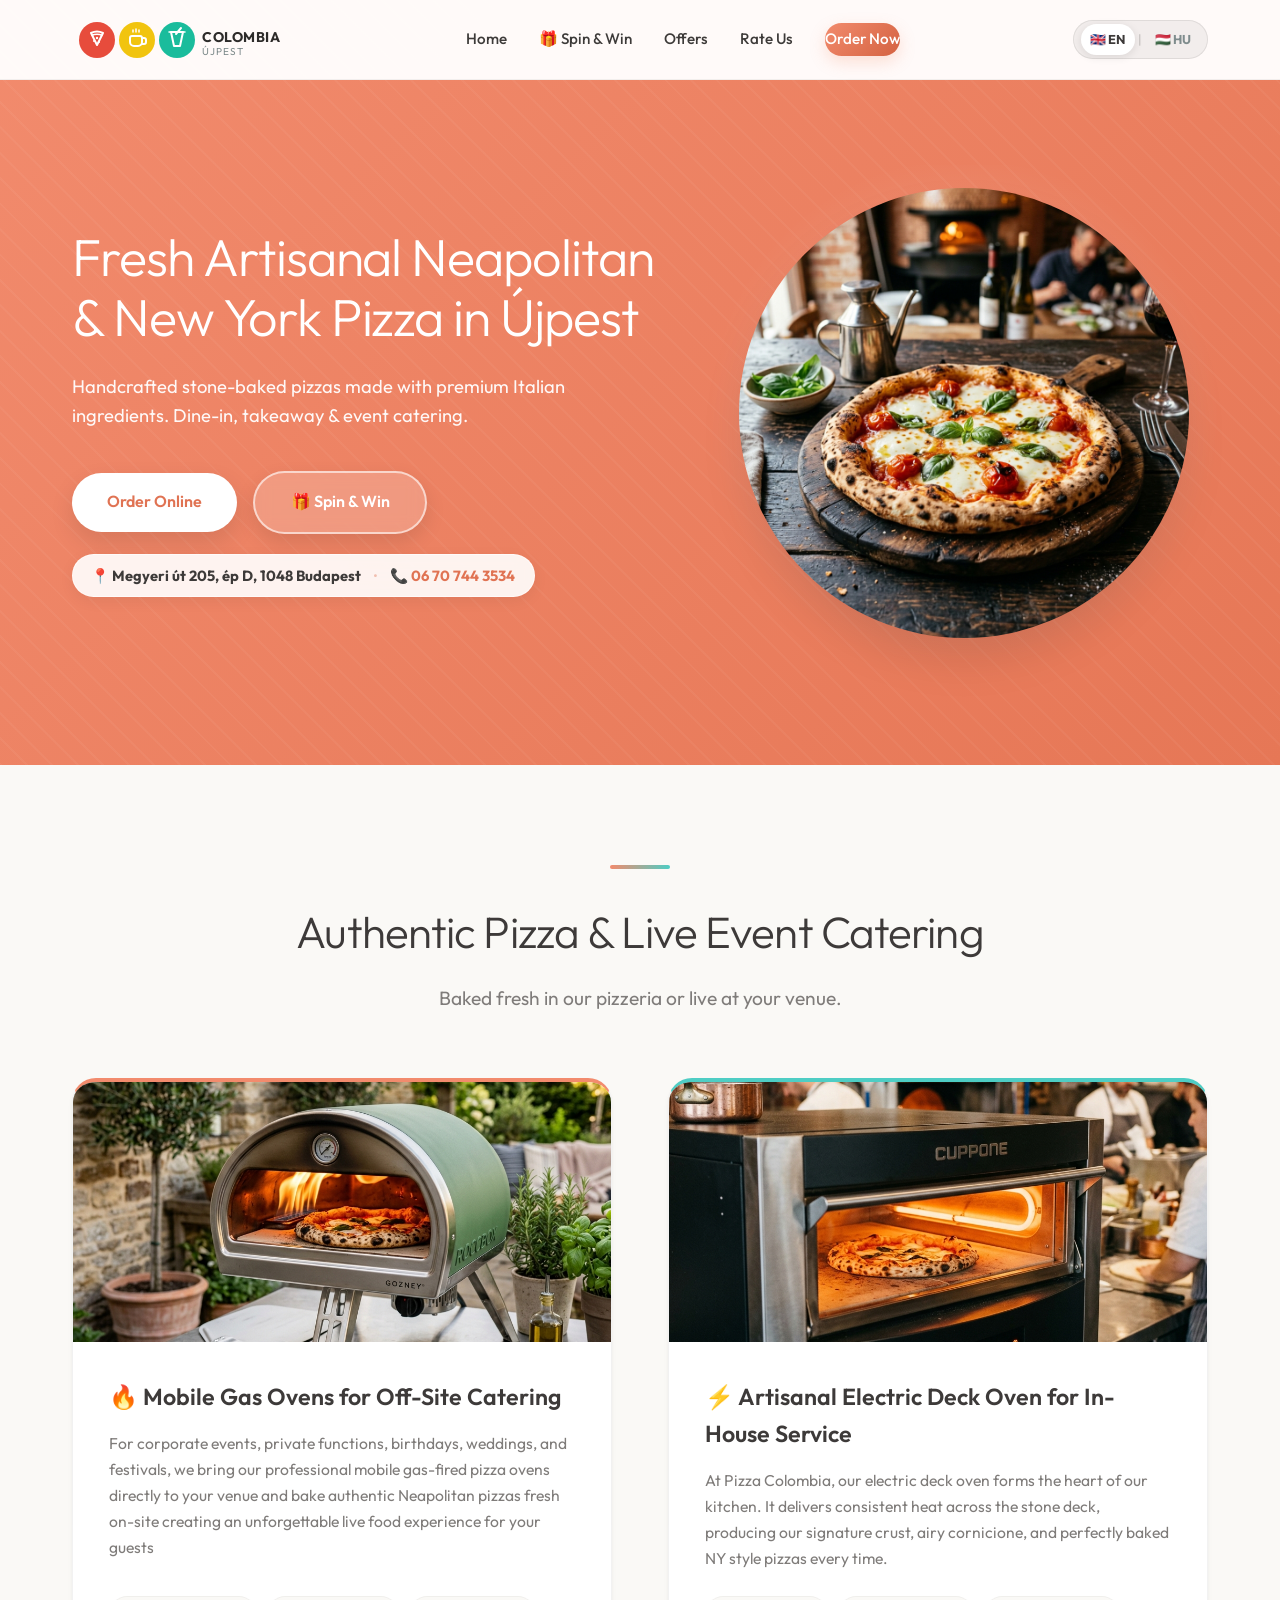
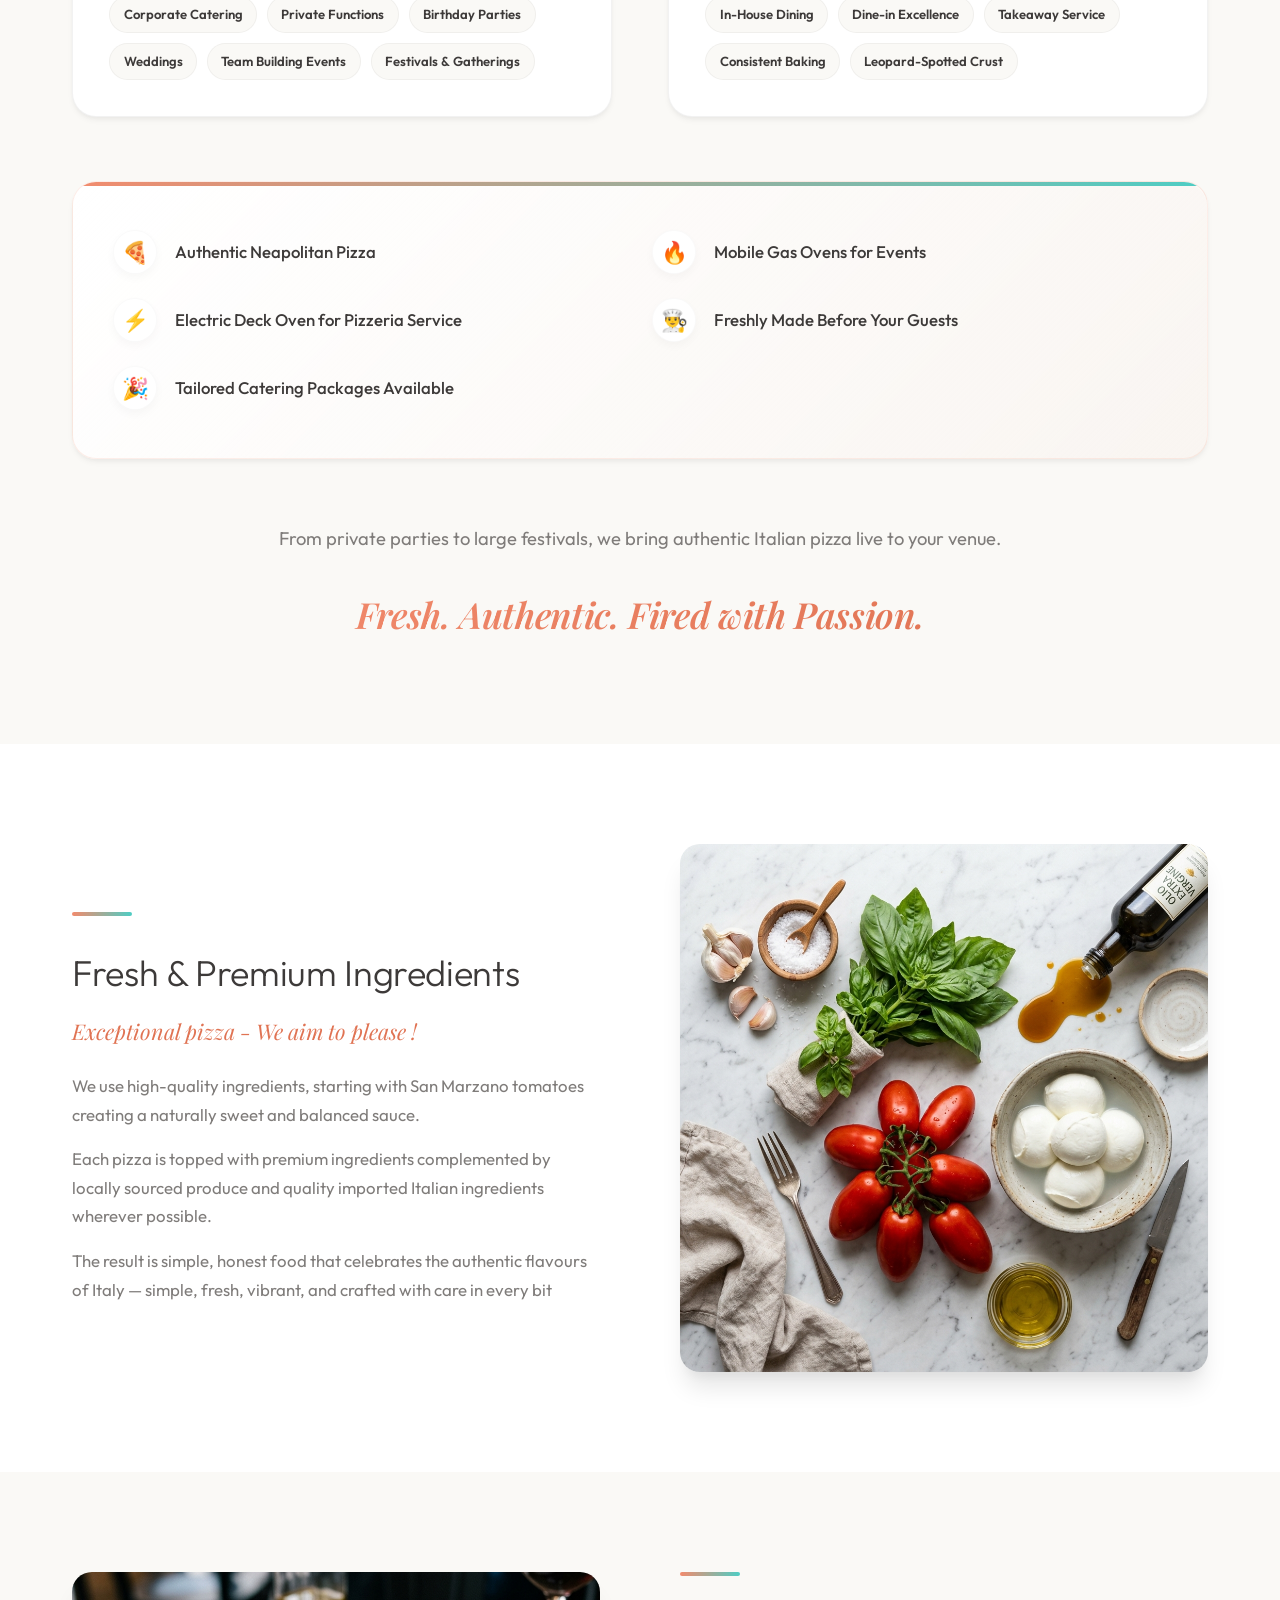
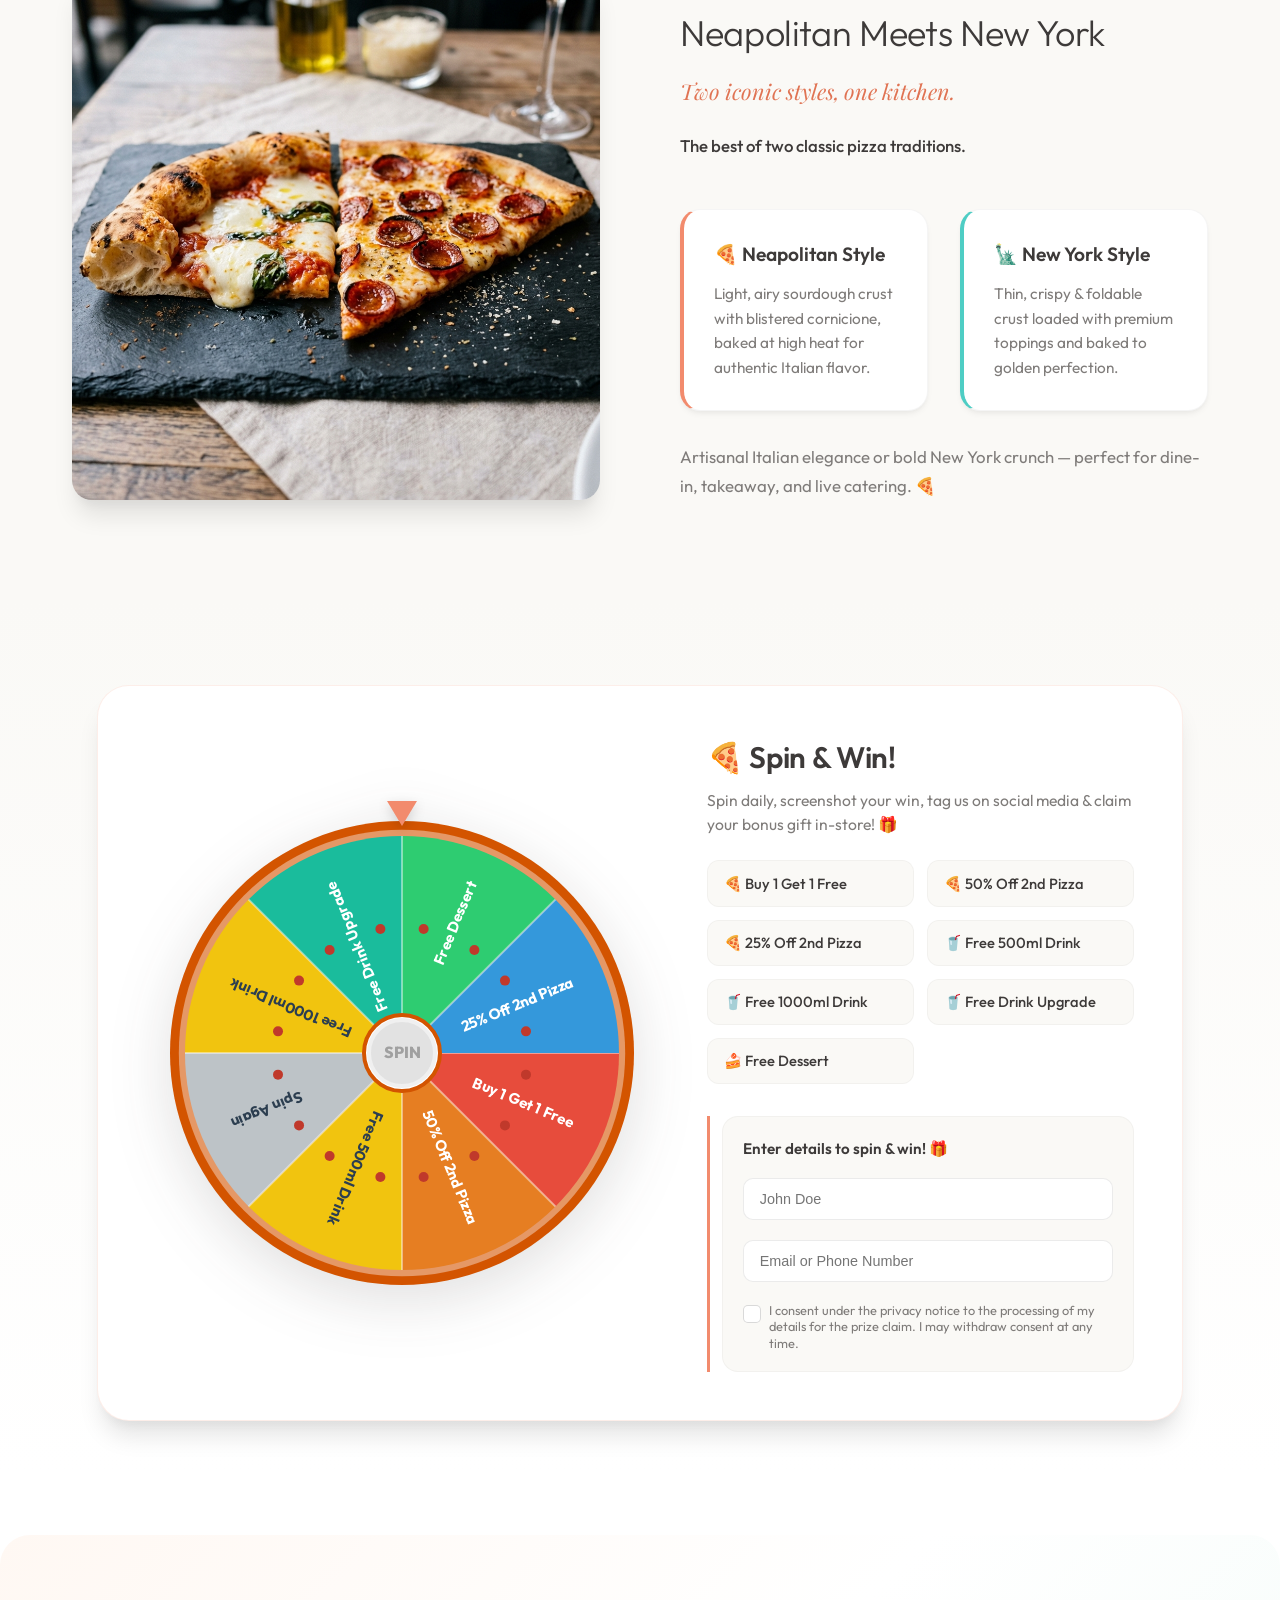
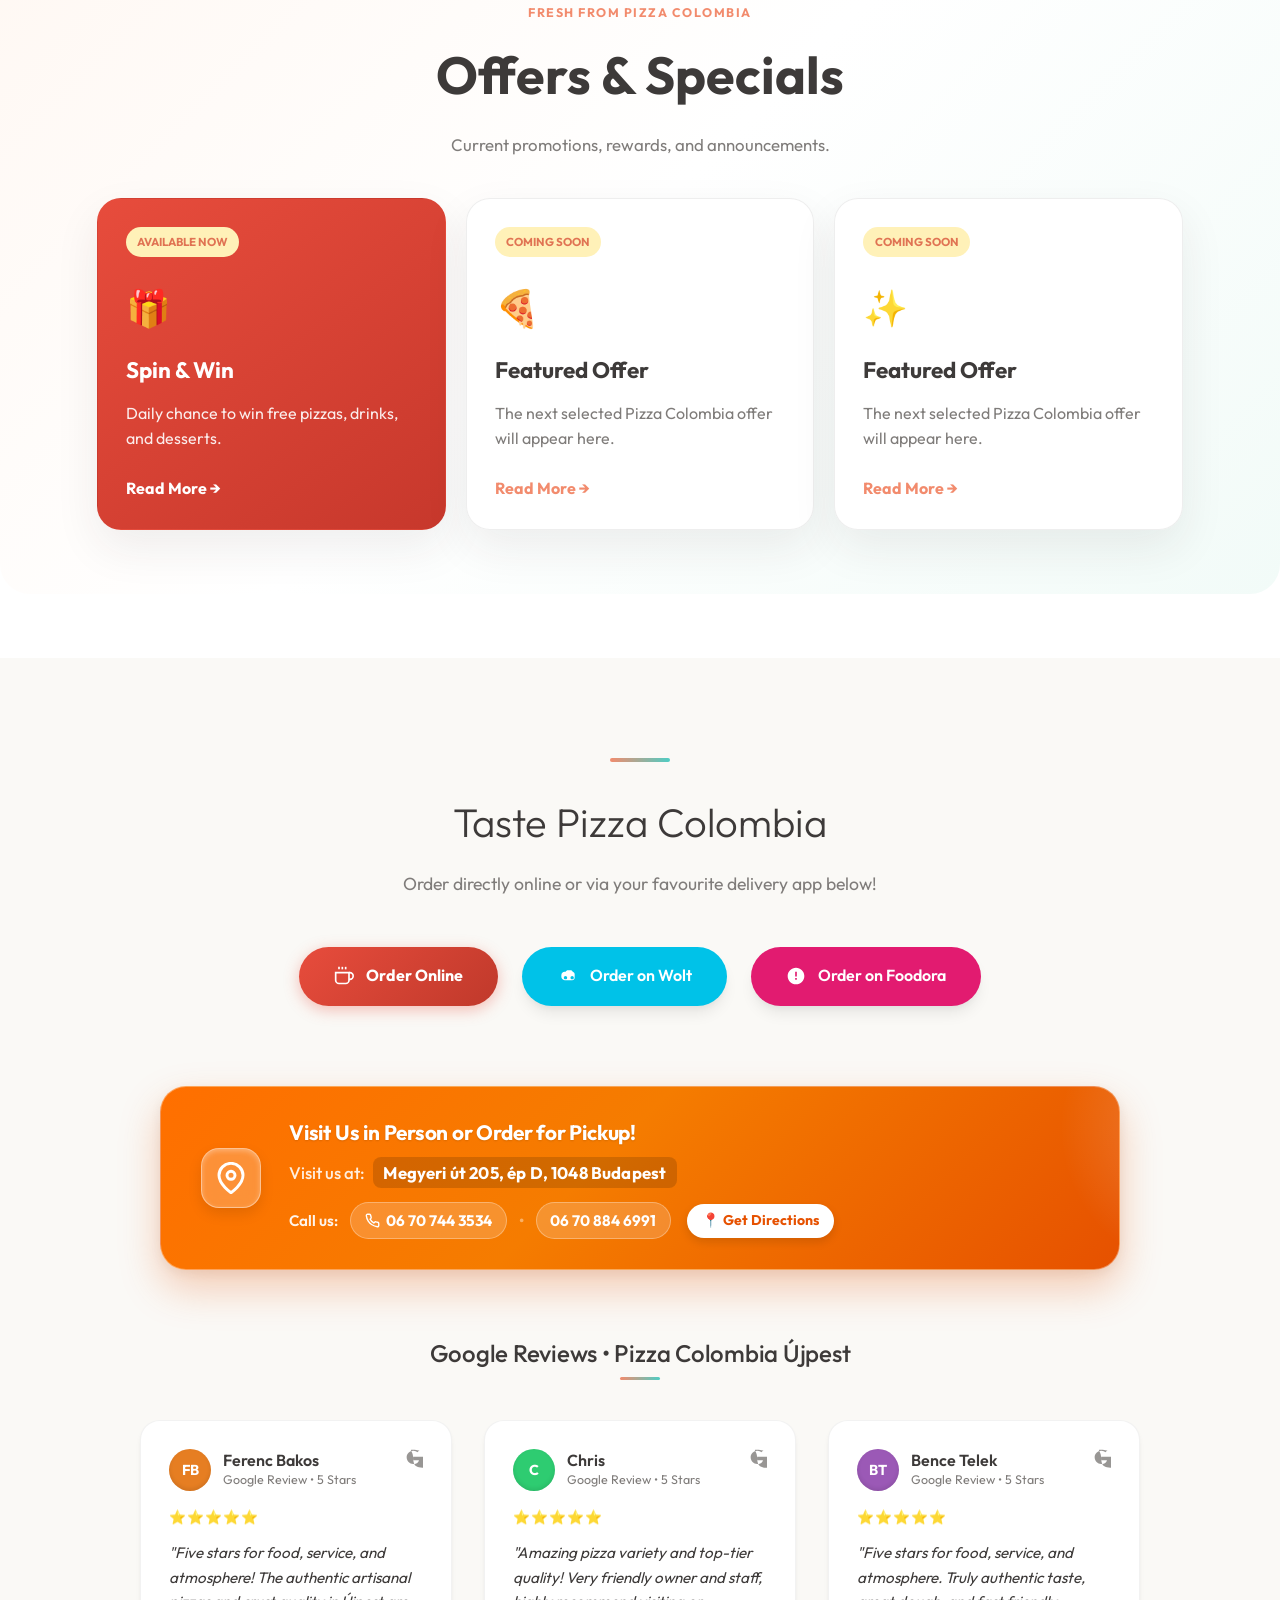
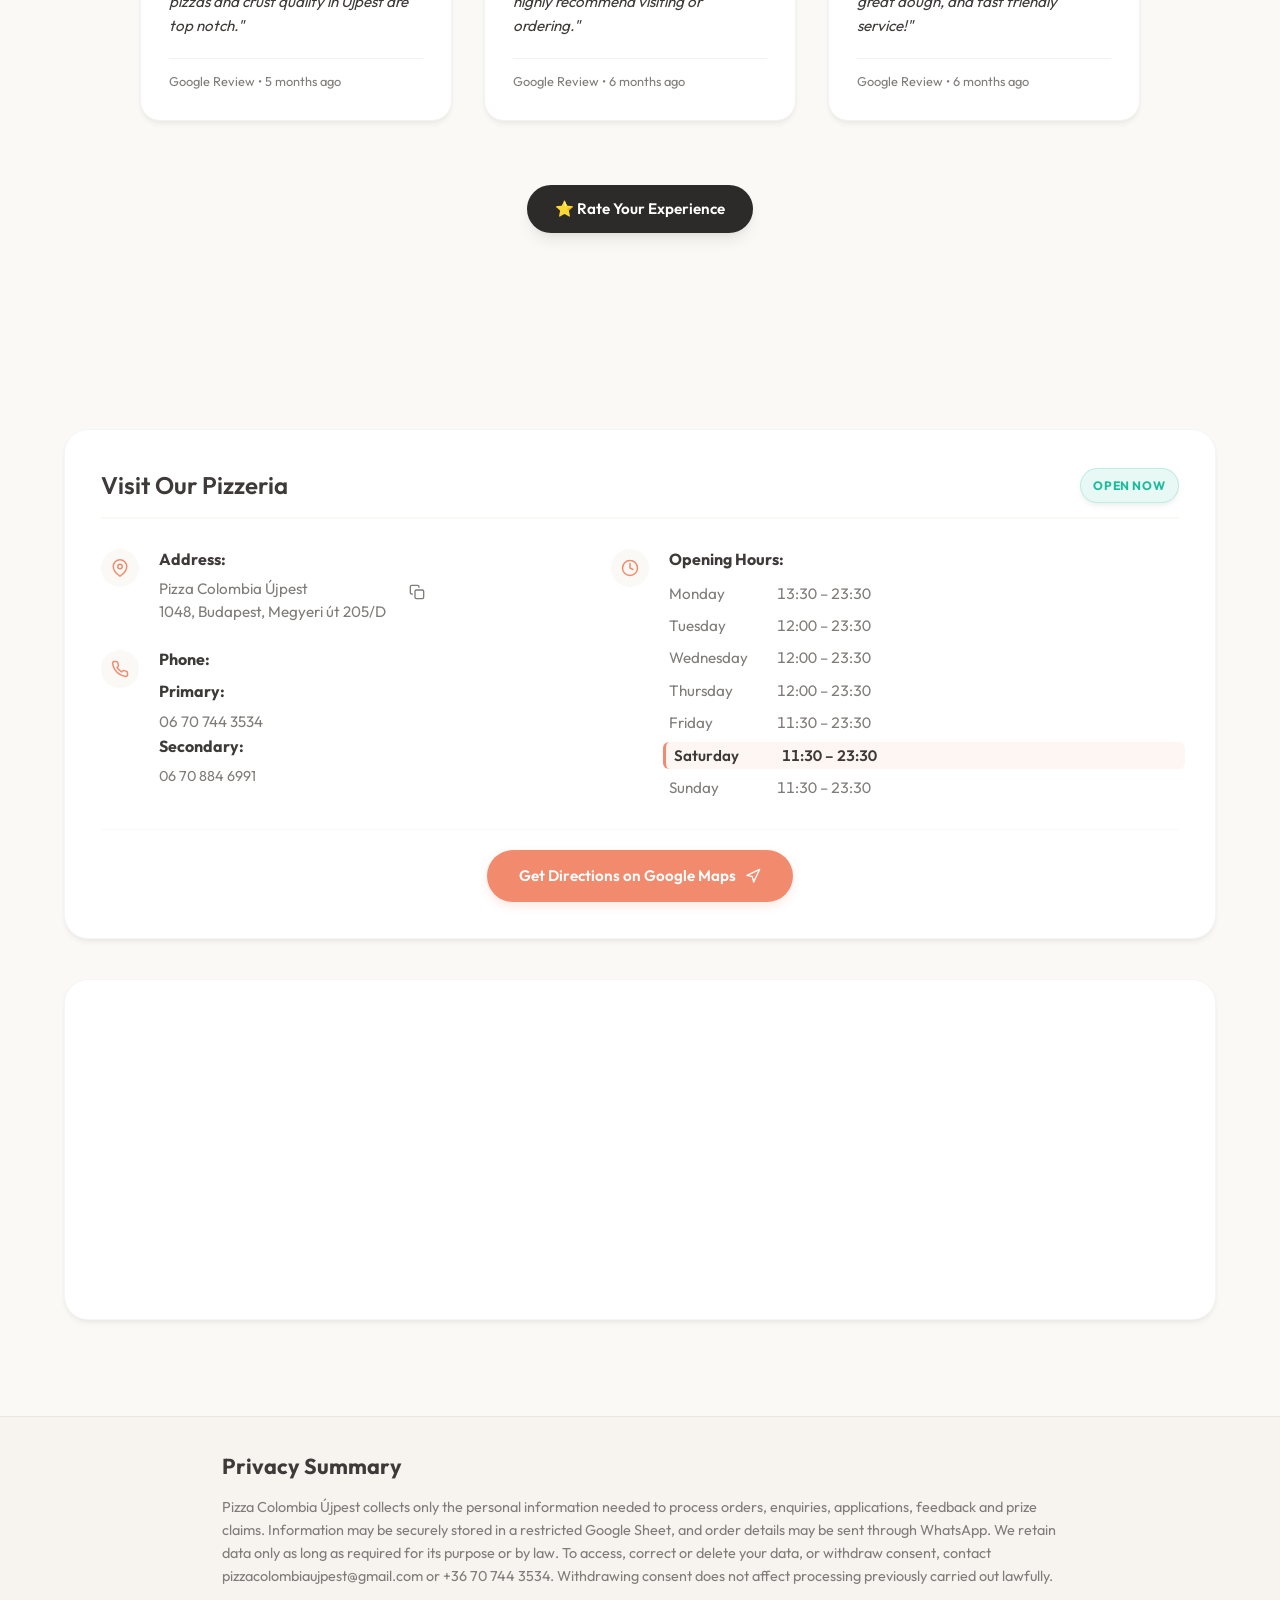
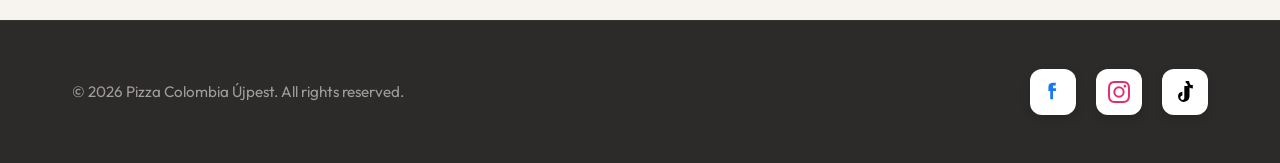
==== commit fd850009: "feat: align spinner tab, add orange address banner, clean navbar and improve mobile wheel scaling" ====
--- a/index.html
+++ b/index.html
@@ -54,11 +54,8 @@
       
       <nav class="nav-links">
         <a href="#hero" data-i18n="nav_home">Home</a>
-        <a href="#showcase-1" data-i18n="nav_oven">Oven</a>
-        <a href="#showcase-2" data-i18n="nav_ingredients">Ingredients</a>
-        <a href="#showcase-3" data-i18n="nav_styles">Styles</a>
+        <a href="#spinner" data-i18n="nav_spin">🎁 Spin & Win</a>
         <a href="offers.html" data-i18n="nav_whats_new">Offers</a>
-        <!-- <a href="#stats" data-i18n="nav_stats">Stats</a> -->
         <a href="#rate" data-i18n="nav_rate_experience">Rate Us</a>
         <a href="https://mychef.rest/menu/pizza-colombia?table_token=Ct4TDFk9HmufFlm5t47mSlgEO5Yg1RZn" target="_blank" rel="noopener noreferrer" class="btn-nav-order" data-i18n="nav_order">Order Now</a>
       </nav>
@@ -81,11 +78,8 @@
   <!-- Mobile Overlay Menu -->
   <div class="mobile-menu">
     <a href="#hero" data-i18n="nav_home">Home</a>
-    <a href="#showcase-1" data-i18n="nav_oven">Oven</a>
-    <a href="#showcase-2" data-i18n="nav_ingredients">Ingredients</a>
-    <a href="#showcase-3" data-i18n="nav_styles">Styles</a>
+    <a href="#spinner" data-i18n="nav_spin">🎁 Spin & Win</a>
     <a href="offers.html" data-i18n="nav_whats_new">Offers</a>
-    <!-- <a href="#stats" data-i18n="nav_stats">Stats</a> -->
     <a href="#rate" data-i18n="nav_rate_experience">⭐ Rate Your Experience</a>
     <a href="https://mychef.rest/menu/pizza-colombia?table_token=Ct4TDFk9HmufFlm5t47mSlgEO5Yg1RZn" target="_blank" rel="noopener noreferrer" class="btn-mobile-order" data-i18n="nav_order_mobile">Order Online</a>
     <div class="lang-selector" style="margin-top: 1.5rem; display: inline-flex; justify-content: center; gap: 0.5rem; align-items: center; width: auto; margin-left: auto; margin-right: auto; box-sizing: border-box;">
@@ -114,6 +108,14 @@
               <polyline points="7 7 17 7 17 17"></polyline>
             </svg>
           </a>
+          <a href="#spinner" class="btn btn-hero-spin btn-magnetic" data-i18n="hero_spin_btn">
+            <span>🎁 Spin & Win</span>
+          </a>
+        </div>
+        <div class="hero-location-strip">
+          <span class="strip-item">📍 <strong data-i18n="hero_address_text">Megyeri út 205, ép D, 1048 Budapest</strong></span>
+          <span class="strip-divider">•</span>
+          <a href="tel:+36707443534" class="strip-phone-link">📞 <strong>06 70 744 3534</strong></a>
         </div>
       </div>
       <div class="hero-image-wrapper">
@@ -266,31 +268,120 @@
     </div>
   </section>
 
-  <!-- Brand Highlights Section (Commented out per request) -->
-  <!--
-  <section id="stats" class="stats-section scroll-reveal">
-    <div class="container stats-container">
-      <div class="stat-card">
-        <p class="stat-kicker" data-i18n="stat1_kicker">Dual Style</p>
-        <div class="stat-number" data-target="450" data-suffix="°C">450°C</div>
-        <p class="stat-label" data-i18n="stat1_label">Neapolitan & New York</p>
-        <p class="stat-desc" data-i18n="stat1_desc">High-heat baking for signature leopard crust & crispy slices.</p>
-      </div>
-      <div class="stat-card">
-        <p class="stat-kicker" data-i18n="stat2_kicker">Late Hours</p>
-        <div class="stat-number" data-target="12" data-suffix="h">12h</div>
-        <p class="stat-label" data-i18n="stat2_label">Continuous Service</p>
-        <p class="stat-desc" data-i18n="stat2_desc">Open daily for lunch, cozy dinners, and late-night cravings.</p>
-      </div>
-      <div class="stat-card">
-        <p class="stat-kicker" data-i18n="stat3_kicker">Fresh First</p>
-        <div class="stat-number" data-target="100" data-suffix="%">100%</div>
-        <p class="stat-label" data-i18n="stat3_label">Premium Import Quality</p>
-        <p class="stat-desc" data-i18n="stat3_desc">San Marzano tomatoes, premium mozzarella & quality imported toppings.</p>
+  <!-- Spin the Pizza Wheel Section (Interactive Game) -->
+  <section id="spinner" class="pizza-wheel-section scroll-reveal">
+    <div class="container pizza-wheel-shell">
+      <div class="pizza-wheel-container">
+        <div class="wheel-column wheel-visual-col">
+          <div class="wheel-wrapper">
+            <div class="wheel-pointer"></div>
+            <canvas id="pizza-wheel" width="480" height="480"></canvas>
+            <button id="btn-spin-wheel" class="wheel-center-btn disabled" data-i18n="wheel_spin_btn">SPIN</button>
+          </div>
+        </div>
+        
+        <div class="wheel-column wheel-info-col">
+          <div class="wheel-info-card">
+            <div class="wheel-card-header">
+              <h3 data-i18n="wheel_title">🍕 Spin & Win!</h3>
+              <p data-i18n="wheel_desc"><strong>Available for Eat-In or Pickup!</strong> Spin daily, screenshot your win, tag us on social media & claim your bonus gift in-store! 🎁</p>
+            </div>
+            
+            <div id="wheel-status-area" class="wheel-status-area">
+              <div class="wheel-prizes-list">
+                <div class="prize-row"><span data-i18n="prize_bogo">🍕 Buy 1 Get 1 Free</span></div>
+                <div class="prize-row"><span data-i18n="prize_50_second">🍕 50% Off 2nd Pizza</span></div>
+                <div class="prize-row"><span data-i18n="prize_25_second">🍕 25% Off 2nd Pizza</span></div>
+                <div class="prize-row"><span data-i18n="prize_drink_500">🥤 Free 500ml Drink</span></div>
+                <div class="prize-row"><span data-i18n="prize_drink_1000">🥤 Free 1000ml Drink</span></div>
+                <div class="prize-row"><span data-i18n="prize_drink_upgrade">🥤 Free Drink Upgrade</span></div>
+                <div class="prize-row"><span data-i18n="prize_dessert">🍰 Free Dessert</span></div>
+              </div>
+              
+              <div class="wheel-action-hint">
+                <!-- Lead Capture Form -->
+                <div id="wheel-lead-form" class="wheel-lead-form">
+                  <p class="form-title-lead" data-i18n="wheel_form_title">Enter details to spin & win! 🎁</p>
+                  <div class="input-group-lead">
+                    <input type="text" id="wheel-lead-name" placeholder="Full Name" data-i18n-placeholder="placeholder_name" required>
+                  </div>
+                  <div class="input-group-lead" style="margin-top: 0.5rem;">
+                    <input type="text" id="wheel-lead-contact" placeholder="Email or Phone Number" data-i18n-placeholder="placeholder_contact_lead" required>
+                  </div>
+                  <div class="input-group-lead" style="margin-top: 0.5rem; display: flex; align-items: flex-start; gap: 0.5rem; text-align: left;">
+                    <input type="checkbox" id="wheel-lead-privacy" style="margin-top: 0.2rem; cursor: pointer;" required>
+                    <label for="wheel-lead-privacy" style="font-size: 0.8rem; line-height: 1.3; color: var(--text-muted); cursor: pointer;" data-i18n="wheel_privacy_label">I consent under the <a href="#privacy">privacy notice</a> to the processing of my details for the prize claim. I may withdraw consent at any time.</label>
+                  </div>
+                  <p id="wheel-form-error" class="form-error-lead hidden"></p>
+                </div>
+                <p id="wheel-spin-hint" class="wheel-spin-hint hidden" data-i18n="wheel_hint">Click <strong>SPIN</strong> to test your luck!</p>
+              </div>
+            </div>
+
+            <!-- Spin Result Card (hidden initially) -->
+            <div id="wheel-result-card" class="wheel-result-card hidden">
+              <div class="result-celebration" data-i18n="result_celebration_win">🎉 WINNER! 🎉</div>
+              <h4 id="wheel-prize-title">BUY A PIZZA and Get a Free Drink!</h4>
+              <p id="wheel-prize-desc">Screenshot your win, tag our official social accounts, and show it to our staff to claim your reward!</p>
+              
+              <div class="result-social-handles">
+                <a href="https://www.facebook.com/share/1AqeZmP2rR/?mibextid=wwXIfr" target="_blank" rel="noopener noreferrer" class="handle-item facebook-tag" title="Visit Facebook Page">
+                  <svg class="handle-svg-icon" viewBox="0 0 24 24" fill="currentColor">
+                    <path d="M24 12.073c0-6.627-5.373-12-12-12s-12 5.373-12 12c0 5.99 4.388 10.954 10.125 11.854v-8.385H7.078v-3.47h3.047V9.43c0-3.007 1.792-4.669 4.533-4.669 1.312 0 2.686.235 2.686.235v2.953H15.83c-1.491 0-1.956.925-1.956 1.874v2.25h3.328l-.532 3.47h-2.796v8.385C19.612 23.027 24 18.062 24 12.073z"/>
+                  </svg>
+                  <span><strong>Pizza Colombia Újpest</strong></span>
+                </a>
+                <a href="https://www.instagram.com/pizzacolombiaujpest" target="_blank" rel="noopener noreferrer" class="handle-item instagram-tag" title="Visit Instagram Profile">
+                  <svg class="handle-svg-icon" viewBox="0 0 24 24" fill="currentColor">
+                    <path d="M12 2.163c3.204 0 3.584.012 4.85.07 3.252.148 4.771 1.691 4.919 4.919.058 1.265.069 1.645.069 4.849 0 3.205-.012 3.584-.069 4.849-.149 3.225-1.664 4.771-4.919 4.919-1.266.058-1.644.07-4.85.07-3.204 0-3.584-.012-4.849-.07-3.26-.149-4.771-1.699-4.919-4.92-.058-1.265-.07-1.644-.07-4.849 0-3.204.013-3.583.07-4.849.149-3.227 1.664-4.771 4.919-4.919 1.266-.057 1.645-.069 4.849-.069zm0-2.163c-3.259 0-3.667.014-4.947.072-4.358.2-6.78 2.618-6.98 6.98-.059 1.281-.073 1.689-.073 4.948 0 3.259.014 3.668.072 4.948.2 4.358 2.618 6.78 6.98 6.98 1.28.058 1.689.072 4.948.072 3.259 0 3.668-.014 4.948-.072 4.354-.2 6.782-2.618 6.979-6.98.059-1.28.073-1.689.073-4.948 0-3.259-.014-3.667-.072-4.947-.196-4.354-2.617-6.78-6.979-6.98C15.668.014 15.259 0 12 0zm0 5.838a6.162 6.162 0 1 0 0 12.324 6.162 6.162 0 0 0 0-12.324zM12 16a4 4 0 1 1 0-8 4 4 0 0 1 0 8zm6.406-11.845a1.44 1.44 0 1 0 0 2.881 1.44 1.44 0 0 0 0-2.881z"/>
+                  </svg>
+                  <span><strong>@pizzacolombiaujpest</strong></span>
+                </a>
+                <a href="https://www.tiktok.com/@pizzacolombiaujpest" target="_blank" rel="noopener noreferrer" class="handle-item tiktok-tag" id="result-tiktok-link" title="Visit TikTok Profile">
+                  <svg class="handle-svg-icon" viewBox="0 0 24 24" fill="currentColor">
+                    <path d="M12.53.02C13.84 0 15.14.01 16.45 0c.08 1.56.63 3.06 1.61 4.28.82.02 1.64.01 2.46.01v3.94c-1.25-.01-2.48-.45-3.52-1.16-.12 3.22-.07 6.44-.09 9.66-.08 1.96-.97 3.85-2.6 4.93-1.9 1.35-4.55 1.52-6.6.43-2.16-1.08-3.51-3.49-3.26-5.93.19-2.3 2.02-4.18 4.31-4.33.13-.01.26-.01.39-.01v4.05c-.89.06-1.75.65-2.03 1.51-.41 1.04-.02 2.3.9 2.89.98.66 2.43.34 2.98-.74.23-.42.27-.93.27-1.4 0-4.26.01-8.53 0-12.79 1.26-.02 2.52.01 3.78-.01-.01-.74-.24-1.45-.65-2.05-.43-.6-.99-1.06-1.66-1.35.02-.75-.01-1.5.01-2.25z"/>
+                  </svg>
+                  <span><strong>@pizzacolombiaujpest</strong></span>
+                </a>
+              </div>
+
+              <div class="promo-code-container" style="justify-content: center; gap: 0.5rem; margin-top: 1.25rem;">
+                <span class="camera-emoji">📸</span>
+                <span id="wheel-promo-code" class="promo-code-text">SCREENSHOT WIN</span>
+                <button type="button" id="btn-copy-promo" class="btn-copy-amount" style="font-size: 0.8rem; padding: 0.2rem 0.5rem; border-radius: 4px; border: 1px solid rgba(0,0,0,0.15); background: white; cursor: pointer; color: var(--text-dark);" title="Copy Promo Code">
+                  <span>📋 Copy Code</span>
+                </button>
+              </div>
+              <p class="result-terms" data-i18n="wheel_terms">Valid for dine-in or pickup. Limit 1 spin and 1 voucher redemption per person per day.</p>
+            </div>
+          </div>
+        </div>
       </div>
     </div>
   </section>
-  -->
+
+  <!-- Featured Offers Section -->
+  <section class="whats-new-section whats-new-inline scroll-reveal" aria-labelledby="featured-updates-title">
+    <div class="container whats-new-shell">
+      <div class="whats-new-heading">
+        <span class="whats-new-eyebrow" data-i18n="whats_new_eyebrow">Fresh from Pizza Colombia</span>
+        <h2 id="featured-updates-title" data-i18n="whats_new_title">Offers & Specials</h2>
+        <p data-i18n="whats_new_intro">Current promotions, rewards, and announcements.</p>
+      </div>
+
+      <div class="whats-new-grid">
+        <article class="whats-new-card whats-new-featured">
+          <span class="whats-new-badge" data-i18n="whats_new_live">Available now</span>
+          <div class="whats-new-icon">🎁</div>
+          <h3 data-i18n="whats_new_spin_title">Spin & Win</h3>
+          <p data-i18n="whats_new_spin_text">Daily chance to win free pizzas, drinks, and desserts.</p>
+          <a href="offers.html#spin-and-win" class="whats-new-link" data-i18n="whats_new_spin_cta">Read More →</a>
+        </article>
+
+        <div id="featured-offers-preview" class="offer-preview-slots"></div>
+      </div>
+    </div>
+  </section>
 
   <!-- Order & Info Section -->
   <section id="order" class="order-section scroll-reveal">
@@ -301,118 +392,7 @@
         Order directly online or via your favourite delivery app below!
       </p>
 
-      <!-- Spin the Pizza Wheel Game -->
-      <div class="pizza-wheel-section">
-        <div class="pizza-wheel-container">
-          <div class="wheel-column wheel-visual-col">
-            <div class="wheel-wrapper">
-              <div class="wheel-pointer"></div>
-              <canvas id="pizza-wheel" width="480" height="480"></canvas>
-              <button id="btn-spin-wheel" class="wheel-center-btn disabled" data-i18n="wheel_spin_btn">SPIN</button>
-            </div>
-          </div>
-          
-          <div class="wheel-column wheel-info-col">
-            <div class="wheel-info-card">
-              <div class="wheel-card-header">
-                <h3 data-i18n="wheel_title">🍕 Spin & Win!</h3>
-                <p data-i18n="wheel_desc"><strong>Available for Eat-In or Pickup!</strong> Spin daily, screenshot your win, tag us on social media & claim your bonus gift in-store! 🎁</p>
-              </div>
-              
-              <div id="wheel-status-area" class="wheel-status-area">
-                <div class="wheel-prizes-list">
-                  <div class="prize-row"><span data-i18n="prize_bogo">🍕 Buy 1 Get 1 Free</span></div>
-                  <div class="prize-row"><span data-i18n="prize_50_second">🍕 50% Off 2nd Pizza</span></div>
-                  <div class="prize-row"><span data-i18n="prize_25_second">🍕 25% Off 2nd Pizza</span></div>
-                  <div class="prize-row"><span data-i18n="prize_drink_500">🥤 Free 500ml Drink</span></div>
-                  <div class="prize-row"><span data-i18n="prize_drink_1000">🥤 Free 1000ml Drink</span></div>
-                  <div class="prize-row"><span data-i18n="prize_drink_upgrade">🥤 Free Drink Upgrade</span></div>
-                  <div class="prize-row"><span data-i18n="prize_dessert">🍰 Free Dessert</span></div>
-                </div>
-                
-                <div class="wheel-action-hint">
-                  <!-- Lead Capture Form -->
-                  <div id="wheel-lead-form" class="wheel-lead-form">
-                    <p class="form-title-lead" data-i18n="wheel_form_title">Enter details to spin & win! 🎁</p>
-                    <div class="input-group-lead">
-                      <input type="text" id="wheel-lead-name" placeholder="Full Name" data-i18n-placeholder="placeholder_name" required>
-                    </div>
-                    <div class="input-group-lead" style="margin-top: 0.5rem;">
-                      <input type="text" id="wheel-lead-contact" placeholder="Email or Phone Number" data-i18n-placeholder="placeholder_contact_lead" required>
-                    </div>
-                    <div class="input-group-lead" style="margin-top: 0.5rem; display: flex; align-items: flex-start; gap: 0.5rem; text-align: left;">
-                      <input type="checkbox" id="wheel-lead-privacy" style="margin-top: 0.2rem; cursor: pointer;" required>
-                      <label for="wheel-lead-privacy" style="font-size: 0.8rem; line-height: 1.3; color: var(--text-muted); cursor: pointer;" data-i18n="wheel_privacy_label">I consent under the <a href="#privacy">privacy notice</a> to the processing of my details for the prize claim. I may withdraw consent at any time.</label>
-                    </div>
-                    <p id="wheel-form-error" class="form-error-lead hidden"></p>
-                  </div>
-                  <p id="wheel-spin-hint" class="wheel-spin-hint hidden" data-i18n="wheel_hint">Click <strong>SPIN</strong> to test your luck!</p>
-                </div>
-              </div>
-
-              <!-- Spin Result Card (hidden initially) -->
-              <div id="wheel-result-card" class="wheel-result-card hidden">
-                <div class="result-celebration" data-i18n="result_celebration_win">🎉 WINNER! 🎉</div>
-                <h4 id="wheel-prize-title">BUY A PIZZA and Get a Free Drink!</h4>
-                <p id="wheel-prize-desc">Screenshot your win, tag our official social accounts, and show it to our staff to claim your reward!</p>
-                
-                <div class="result-social-handles">
-                  <a href="https://www.facebook.com/share/1AqeZmP2rR/?mibextid=wwXIfr" target="_blank" rel="noopener noreferrer" class="handle-item facebook-tag" title="Visit Facebook Page">
-                    <svg class="handle-svg-icon" viewBox="0 0 24 24" fill="currentColor">
-                      <path d="M24 12.073c0-6.627-5.373-12-12-12s-12 5.373-12 12c0 5.99 4.388 10.954 10.125 11.854v-8.385H7.078v-3.47h3.047V9.43c0-3.007 1.792-4.669 4.533-4.669 1.312 0 2.686.235 2.686.235v2.953H15.83c-1.491 0-1.956.925-1.956 1.874v2.25h3.328l-.532 3.47h-2.796v8.385C19.612 23.027 24 18.062 24 12.073z"/>
-                    </svg>
-                    <span><strong>Pizza Colombia Újpest</strong></span>
-                  </a>
-                  <a href="https://www.instagram.com/pizzacolombiaujpest" target="_blank" rel="noopener noreferrer" class="handle-item instagram-tag" title="Visit Instagram Profile">
-                    <svg class="handle-svg-icon" viewBox="0 0 24 24" fill="currentColor">
-                      <path d="M12 2.163c3.204 0 3.584.012 4.85.07 3.252.148 4.771 1.691 4.919 4.919.058 1.265.069 1.645.069 4.849 0 3.205-.012 3.584-.069 4.849-.149 3.225-1.664 4.771-4.919 4.919-1.266.058-1.644.07-4.85.07-3.204 0-3.584-.012-4.849-.07-3.26-.149-4.771-1.699-4.919-4.92-.058-1.265-.07-1.644-.07-4.849 0-3.204.013-3.583.07-4.849.149-3.227 1.664-4.771 4.919-4.919 1.266-.057 1.645-.069 4.849-.069zm0-2.163c-3.259 0-3.667.014-4.947.072-4.358.2-6.78 2.618-6.98 6.98-.059 1.281-.073 1.689-.073 4.948 0 3.259.014 3.668.072 4.948.2 4.358 2.618 6.78 6.98 6.98 1.28.058 1.689.072 4.948.072 3.259 0 3.668-.014 4.948-.072 4.354-.2 6.782-2.618 6.979-6.98.059-1.28.073-1.689.073-4.948 0-3.259-.014-3.667-.072-4.947-.196-4.354-2.617-6.78-6.979-6.98C15.668.014 15.259 0 12 0zm0 5.838a6.162 6.162 0 1 0 0 12.324 6.162 6.162 0 0 0 0-12.324zM12 16a4 4 0 1 1 0-8 4 4 0 0 1 0 8zm6.406-11.845a1.44 1.44 0 1 0 0 2.881 1.44 1.44 0 0 0 0-2.881z"/>
-                    </svg>
-                    <span><strong>@pizzacolombiaujpest</strong></span>
-                  </a>
-                  <a href="https://www.tiktok.com/@pizzacolombiaujpest" target="_blank" rel="noopener noreferrer" class="handle-item tiktok-tag" id="result-tiktok-link" title="Visit TikTok Profile">
-                    <svg class="handle-svg-icon" viewBox="0 0 24 24" fill="currentColor">
-                      <path d="M12.53.02C13.84 0 15.14.01 16.45 0c.08 1.56.63 3.06 1.61 4.28.82.02 1.64.01 2.46.01v3.94c-1.25-.01-2.48-.45-3.52-1.16-.12 3.22-.07 6.44-.09 9.66-.08 1.96-.97 3.85-2.6 4.93-1.9 1.35-4.55 1.52-6.6.43-2.16-1.08-3.51-3.49-3.26-5.93.19-2.3 2.02-4.18 4.31-4.33.13-.01.26-.01.39-.01v4.05c-.89.06-1.75.65-2.03 1.51-.41 1.04-.02 2.3.9 2.89.98.66 2.43.34 2.98-.74.23-.42.27-.93.27-1.4 0-4.26.01-8.53 0-12.79 1.26-.02 2.52.01 3.78-.01-.01-.74-.24-1.45-.65-2.05-.43-.6-.99-1.06-1.66-1.35.02-.75-.01-1.5.01-2.25z"/>
-                    </svg>
-                    <span><strong>@pizzacolombiaujpest</strong></span>
-                  </a>
-                </div>
-
-                <div class="promo-code-container" style="justify-content: center; gap: 0.5rem; margin-top: 1.25rem;">
-                  <span class="camera-emoji">📸</span>
-                  <span id="wheel-promo-code" class="promo-code-text">SCREENSHOT WIN</span>
-                  <button type="button" id="btn-copy-promo" class="btn-copy-amount" style="font-size: 0.8rem; padding: 0.2rem 0.5rem; border-radius: 4px; border: 1px solid rgba(0,0,0,0.15); background: white; cursor: pointer; color: var(--text-dark);" title="Copy Promo Code">
-                    <span>📋 Copy Code</span>
-                  </button>
-                </div>
-                <p class="result-terms" data-i18n="wheel_terms">Valid for dine-in or pickup. Limit 1 spin and 1 voucher redemption per person per day.</p>
-              </div>
-            </div>
-          </div>
-        </div>
-      </div>
-
-      <!-- Featured offers follow the interactive wheel -->
-      <section class="whats-new-section whats-new-inline scroll-reveal" aria-labelledby="featured-updates-title">
-        <div class="whats-new-heading">
-          <span class="whats-new-eyebrow" data-i18n="whats_new_eyebrow">Fresh from Pizza Colombia</span>
-          <h2 id="featured-updates-title" data-i18n="whats_new_title">Offers & Specials</h2>
-          <p data-i18n="whats_new_intro">Current promotions, rewards, and announcements.</p>
-        </div>
-
-        <div class="whats-new-grid">
-          <article class="whats-new-card whats-new-featured">
-            <span class="whats-new-badge" data-i18n="whats_new_live">Available now</span>
-            <div class="whats-new-icon">🎁</div>
-            <h3 data-i18n="whats_new_spin_title">Spin & Win</h3>
-            <p data-i18n="whats_new_spin_text">Daily chance to win free pizzas, drinks, and desserts.</p>
-            <a href="offers.html#spin-and-win" class="whats-new-link" data-i18n="whats_new_spin_cta">Read More →</a>
-          </article>
-
-          <div id="featured-offers-preview" class="offer-preview-slots"></div>
-        </div>
-      </section>
-
-      <div id="order-actions" class="order-actions" style="margin-bottom: 4rem;">
+      <div id="order-actions" class="order-actions">
         <!-- Direct Online Ordering (MyChef) -->
         <a href="https://mychef.rest/menu/pizza-colombia?table_token=Ct4TDFk9HmufFlm5t47mSlgEO5Yg1RZn" target="_blank" rel="noopener noreferrer" class="btn btn-order mychef-btn btn-magnetic">
           <svg class="order-brand-icon" viewBox="0 0 24 24" fill="none" stroke="currentColor" stroke-width="2">
@@ -440,6 +420,43 @@
           </svg>
           <span data-i18n="order_foodora">Order on Foodora</span>
         </a>
+      </div>
+
+      <!-- Physical Address & Phone Number Orange Banner placed below Order Online -->
+      <div class="orange-address-banner">
+        <div class="orange-banner-inner">
+          <div class="orange-banner-icon-col">
+            <div class="orange-banner-icon">
+              <svg viewBox="0 0 24 24" fill="none" stroke="currentColor" stroke-width="2.2" stroke-linecap="round" stroke-linejoin="round">
+                <path d="M21 10c0 7-9 13-9 13s-9-6-9-13a9 9 0 0 1 18 0z"></path>
+                <circle cx="12" cy="10" r="3"></circle>
+              </svg>
+            </div>
+          </div>
+          <div class="orange-banner-content">
+            <div class="orange-banner-heading" data-i18n="orange_banner_title">Visit Us in Person or Order for Pickup!</div>
+            <div class="orange-banner-address">
+              <span class="addr-label" data-i18n="orange_banner_visit">Visit us at:</span>
+              <strong class="addr-val">Megyeri út 205, ép D, 1048 Budapest</strong>
+            </div>
+            <div class="orange-banner-contacts">
+              <span class="contact-label" data-i18n="orange_banner_call">Call us:</span>
+              <a href="tel:+36707443534" class="orange-contact-link">
+                <svg viewBox="0 0 24 24" fill="none" stroke="currentColor" stroke-width="2.2" stroke-linecap="round" stroke-linejoin="round" class="contact-svg-icon">
+                  <path d="M22 16.92v3a2 2 0 0 1-2.18 2 19.79 19.79 0 0 1-8.63-3.07 19.5 19.5 0 0 1-6-6 19.79 19.79 0 0 1-3.07-8.67A2 2 0 0 1 4.11 2h3a2 2 0 0 1 2 1.72 12.84 12.84 0 0 0 .7 2.81 2 2 0 0 1-.45 2.11L8.09 9.91a16 16 0 0 0 6 6l1.27-1.27a2 2 0 0 1 2.11-.45 12.84 12.84 0 0 0 2.81.7A2 2 0 0 1 22 16.92z"></path>
+                </svg>
+                <span><strong>06 70 744 3534</strong></span>
+              </a>
+              <span class="contact-sep">•</span>
+              <a href="tel:+36708846991" class="orange-contact-link">
+                <span><strong>06 70 884 6991</strong></span>
+              </a>
+              <a href="https://www.google.com/maps/dir/?api=1&destination=Pizza+Colombia+Ujpest+Budapest+Megyeri+ut+205%2FD" target="_blank" rel="noopener noreferrer" class="btn-banner-directions" data-i18n="orange_banner_maps">
+                <span>📍 Get Directions</span>
+              </a>
+            </div>
+          </div>
+        </div>
       </div>
 
       <!-- Google Review Wall -->
--- a/index.css
+++ b/index.css
@@ -289,6 +289,47 @@
   max-width: 540px;
 }
 
+.hero-actions {
+  display: flex;
+  flex-wrap: wrap;
+  gap: 1rem;
+  align-items: center;
+}
+
+.hero-location-strip {
+  margin-top: 1.25rem;
+  display: inline-flex;
+  align-items: center;
+  gap: 0.75rem;
+  flex-wrap: wrap;
+  padding: 0.55rem 1.15rem;
+  background: rgba(255, 255, 255, 0.9);
+  backdrop-filter: blur(8px);
+  -webkit-backdrop-filter: blur(8px);
+  border: 1px solid rgba(255, 255, 255, 0.6);
+  border-radius: 50px;
+  font-size: 0.92rem;
+  color: var(--text-main);
+  box-shadow: 0 4px 15px rgba(0, 0, 0, 0.06);
+}
+
+.hero-location-strip .strip-divider {
+  color: var(--primary-dark);
+  opacity: 0.4;
+}
+
+.hero-location-strip .strip-phone-link {
+  color: var(--primary-dark);
+  text-decoration: none;
+  font-weight: 700;
+  transition: var(--transition-fast);
+}
+
+.hero-location-strip .strip-phone-link:hover {
+  color: var(--primary);
+  text-decoration: underline;
+}
+
 /* Hero Button styling */
 .btn {
   display: inline-flex;
@@ -312,6 +353,22 @@
   transform: translateY(-3px);
   box-shadow: 0 15px 30px rgba(0, 0, 0, 0.15);
   background-color: #FFFBF9;
+}
+
+.btn-hero-spin {
+  background-color: rgba(255, 255, 255, 0.18);
+  color: #ffffff;
+  border: 2px solid rgba(255, 255, 255, 0.6);
+  backdrop-filter: blur(8px);
+  box-shadow: 0 8px 20px rgba(0, 0, 0, 0.1);
+}
+
+.btn-hero-spin:hover {
+  background-color: #ffffff;
+  color: var(--primary-dark);
+  border-color: #ffffff;
+  transform: translateY(-3px);
+  box-shadow: 0 15px 30px rgba(0, 0, 0, 0.18);
 }
 
 .arrow-down-icon {
@@ -1070,6 +1127,211 @@
   height: 20px;
 }
 
+/* -------------------------------------------------------------------------
+   Orange Physical Address & Phone Number Banner (Below Order Online)
+   ------------------------------------------------------------------------- */
+.orange-address-banner {
+  max-width: 960px;
+  margin: 2.5rem auto 4rem;
+  background: linear-gradient(135deg, #FF6F00 0%, #F57C00 45%, #E65100 100%);
+  border-radius: 26px;
+  padding: 1.85rem 2.5rem;
+  color: #ffffff;
+  box-shadow: 0 18px 40px rgba(230, 81, 0, 0.28), 0 4px 12px rgba(0, 0, 0, 0.06);
+  border: 1px solid rgba(255, 255, 255, 0.35);
+  position: relative;
+  overflow: hidden;
+  transition: transform 0.4s cubic-bezier(0.16, 1, 0.3, 1), box-shadow 0.4s ease;
+}
+
+.orange-address-banner::before {
+  content: '';
+  position: absolute;
+  top: -60%;
+  right: -25%;
+  width: 300px;
+  height: 300px;
+  background: radial-gradient(circle, rgba(255, 255, 255, 0.25) 0%, rgba(255, 255, 255, 0) 70%);
+  border-radius: 50%;
+  pointer-events: none;
+}
+
+.orange-address-banner:hover {
+  transform: translateY(-4px);
+  box-shadow: 0 24px 50px rgba(230, 81, 0, 0.35), 0 6px 18px rgba(0, 0, 0, 0.08);
+}
+
+.orange-banner-inner {
+  display: flex;
+  align-items: center;
+  gap: 1.75rem;
+  position: relative;
+  z-index: 1;
+}
+
+.orange-banner-icon-col {
+  flex-shrink: 0;
+}
+
+.orange-banner-icon {
+  width: 60px;
+  height: 60px;
+  border-radius: 18px;
+  background: rgba(255, 255, 255, 0.22);
+  backdrop-filter: blur(8px);
+  -webkit-backdrop-filter: blur(8px);
+  border: 1px solid rgba(255, 255, 255, 0.45);
+  display: flex;
+  align-items: center;
+  justify-content: center;
+  box-shadow: inset 0 2px 5px rgba(255, 255, 255, 0.3), 0 6px 14px rgba(0, 0, 0, 0.1);
+}
+
+.orange-banner-icon svg {
+  width: 32px;
+  height: 32px;
+  stroke: #ffffff;
+}
+
+.orange-banner-content {
+  flex: 1;
+  text-align: left;
+}
+
+.orange-banner-heading {
+  font-family: var(--font-heading);
+  font-size: 1.3rem;
+  font-weight: 700;
+  letter-spacing: -0.01em;
+  margin-bottom: 0.45rem;
+  color: #ffffff;
+  text-shadow: 0 1px 2px rgba(0, 0, 0, 0.12);
+}
+
+.orange-banner-address {
+  font-size: 1.05rem;
+  line-height: 1.5;
+  margin-bottom: 0.85rem;
+  display: flex;
+  align-items: center;
+  gap: 0.5rem;
+  flex-wrap: wrap;
+  color: rgba(255, 255, 255, 0.95);
+}
+
+.orange-banner-address .addr-label {
+  font-weight: 500;
+  opacity: 0.92;
+}
+
+.orange-banner-address .addr-val {
+  font-weight: 700;
+  color: #ffffff;
+  background: rgba(0, 0, 0, 0.15);
+  padding: 0.2rem 0.65rem;
+  border-radius: 8px;
+  letter-spacing: 0.01em;
+}
+
+.orange-banner-contacts {
+  display: flex;
+  align-items: center;
+  gap: 0.75rem;
+  flex-wrap: wrap;
+  font-size: 0.95rem;
+}
+
+.orange-banner-contacts .contact-label {
+  font-weight: 600;
+  opacity: 0.92;
+}
+
+.orange-contact-link {
+  display: inline-flex;
+  align-items: center;
+  gap: 0.4rem;
+  color: #ffffff;
+  text-decoration: none;
+  background: rgba(255, 255, 255, 0.18);
+  padding: 0.35rem 0.85rem;
+  border-radius: 50px;
+  border: 1px solid rgba(255, 255, 255, 0.3);
+  font-weight: 600;
+  transition: var(--transition-fast);
+}
+
+.orange-contact-link:hover {
+  background: #ffffff;
+  color: #E65100;
+  border-color: #ffffff;
+  transform: translateY(-2px);
+  box-shadow: 0 5px 12px rgba(0, 0, 0, 0.18);
+}
+
+.orange-contact-link:hover .contact-svg-icon {
+  stroke: #E65100;
+}
+
+.contact-svg-icon {
+  width: 15px;
+  height: 15px;
+  stroke: #ffffff;
+  transition: stroke 0.2s ease;
+}
+
+.orange-banner-contacts .contact-sep {
+  opacity: 0.4;
+  font-weight: 700;
+}
+
+.btn-banner-directions {
+  display: inline-flex;
+  align-items: center;
+  gap: 0.35rem;
+  color: #E65100;
+  background: #ffffff;
+  text-decoration: none;
+  padding: 0.35rem 0.95rem;
+  border-radius: 50px;
+  font-weight: 700;
+  font-size: 0.88rem;
+  margin-left: 0.25rem;
+  box-shadow: 0 4px 10px rgba(0, 0, 0, 0.12);
+  transition: var(--transition-fast);
+}
+
+.btn-banner-directions:hover {
+  background: #FFF3E0;
+  transform: translateY(-2px);
+  box-shadow: 0 7px 16px rgba(0, 0, 0, 0.2);
+}
+
+@media (max-width: 768px) {
+  .orange-address-banner {
+    padding: 1.5rem 1.25rem;
+    margin: 2rem 0.5rem 3.5rem;
+    border-radius: 22px;
+  }
+  
+  .orange-banner-inner {
+    flex-direction: column;
+    text-align: center;
+    gap: 1rem;
+  }
+  
+  .orange-banner-content {
+    text-align: center;
+  }
+  
+  .orange-banner-address {
+    justify-content: center;
+  }
+  
+  .orange-banner-contacts {
+    justify-content: center;
+  }
+}
+
 /* Info Grid (Map & Hours) */
 .info-grid {
   display: flex;
@@ -1649,6 +1911,10 @@
     margin-right: auto;
   }
   
+  .hero-actions {
+    justify-content: center;
+  }
+  
   .showcase-container,
   .showcase-container.reverse {
     grid-template-columns: 1fr;
@@ -1742,9 +2008,15 @@
    ========================================================================== */
 
 .pizza-wheel-section {
+  padding: 85px 0 50px;
+  background: linear-gradient(180deg, var(--bg-light) 0%, #ffffff 100%);
+  scroll-margin-top: calc(var(--nav-height, 75px) + 20px);
+  width: 100%;
+}
+
+.pizza-wheel-shell {
   max-width: 1150px;
-  margin: 2.5rem auto 4.5rem;
-  width: 100%;
+  margin: 0 auto;
 }
 
 .pizza-wheel-container {
@@ -1763,37 +2035,87 @@
 }
 
 @media (max-width: 868px) {
+  .pizza-wheel-section {
+    padding: 60px 0 40px;
+  }
+
   .pizza-wheel-container {
     grid-template-columns: 1fr;
-    gap: 2rem;
-    padding: 1.5rem;
-  }
-}
-
-@media (max-width: 480px) {
+    gap: 2.25rem;
+    padding: 2rem 1.5rem;
+  }
+
+  .wheel-wrapper {
+    max-width: 400px;
+  }
+
+  .wheel-center-btn {
+    width: 62px;
+    height: 62px;
+    font-size: 0.92rem;
+  }
+}
+
+@media (max-width: 540px) {
+  .pizza-wheel-section {
+    padding: 45px 0 30px;
+  }
+
+  .pizza-wheel-shell {
+    padding-left: 0.5rem;
+    padding-right: 0.5rem;
+  }
+
   .pizza-wheel-container {
-    padding: 1rem;
-    gap: 1.5rem;
-    border-radius: 24px;
+    padding: 1.25rem 0.85rem;
+    gap: 1.75rem;
+    border-radius: 22px;
+  }
+
+  .wheel-wrapper {
+    max-width: 350px;
+    width: 100%;
   }
 
   .wheel-center-btn {
-    width: 60px;
-    height: 60px;
-    font-size: 0.9rem;
+    width: 52px;
+    height: 52px;
+    font-size: 0.82rem;
     border-width: 3px;
   }
 
   .wheel-pointer {
-    top: -8px;
-    width: 26px;
-    height: 26px;
+    top: -9px;
+    width: 24px;
+    height: 24px;
   }
 
   .wheel-pointer::before {
-    border-left-width: 13px;
-    border-right-width: 13px;
+    border-left-width: 12px;
+    border-right-width: 12px;
     border-top-width: 20px;
+  }
+}
+
+@media (max-width: 380px) {
+  .pizza-wheel-shell {
+    padding-left: 0.35rem;
+    padding-right: 0.35rem;
+  }
+
+  .pizza-wheel-container {
+    padding: 1rem 0.65rem;
+  }
+
+  .wheel-wrapper {
+    max-width: 315px;
+  }
+
+  .wheel-center-btn {
+    width: 48px;
+    height: 48px;
+    font-size: 0.76rem;
+    border-width: 2.5px;
   }
 }
 
@@ -3922,6 +4244,11 @@
   border-radius: 30px;
 }
 
+.whats-new-shell {
+  max-width: 1150px;
+  margin: 0 auto;
+}
+
 .whats-new-heading {
   max-width: 720px;
   margin: 0 auto 2.5rem;
